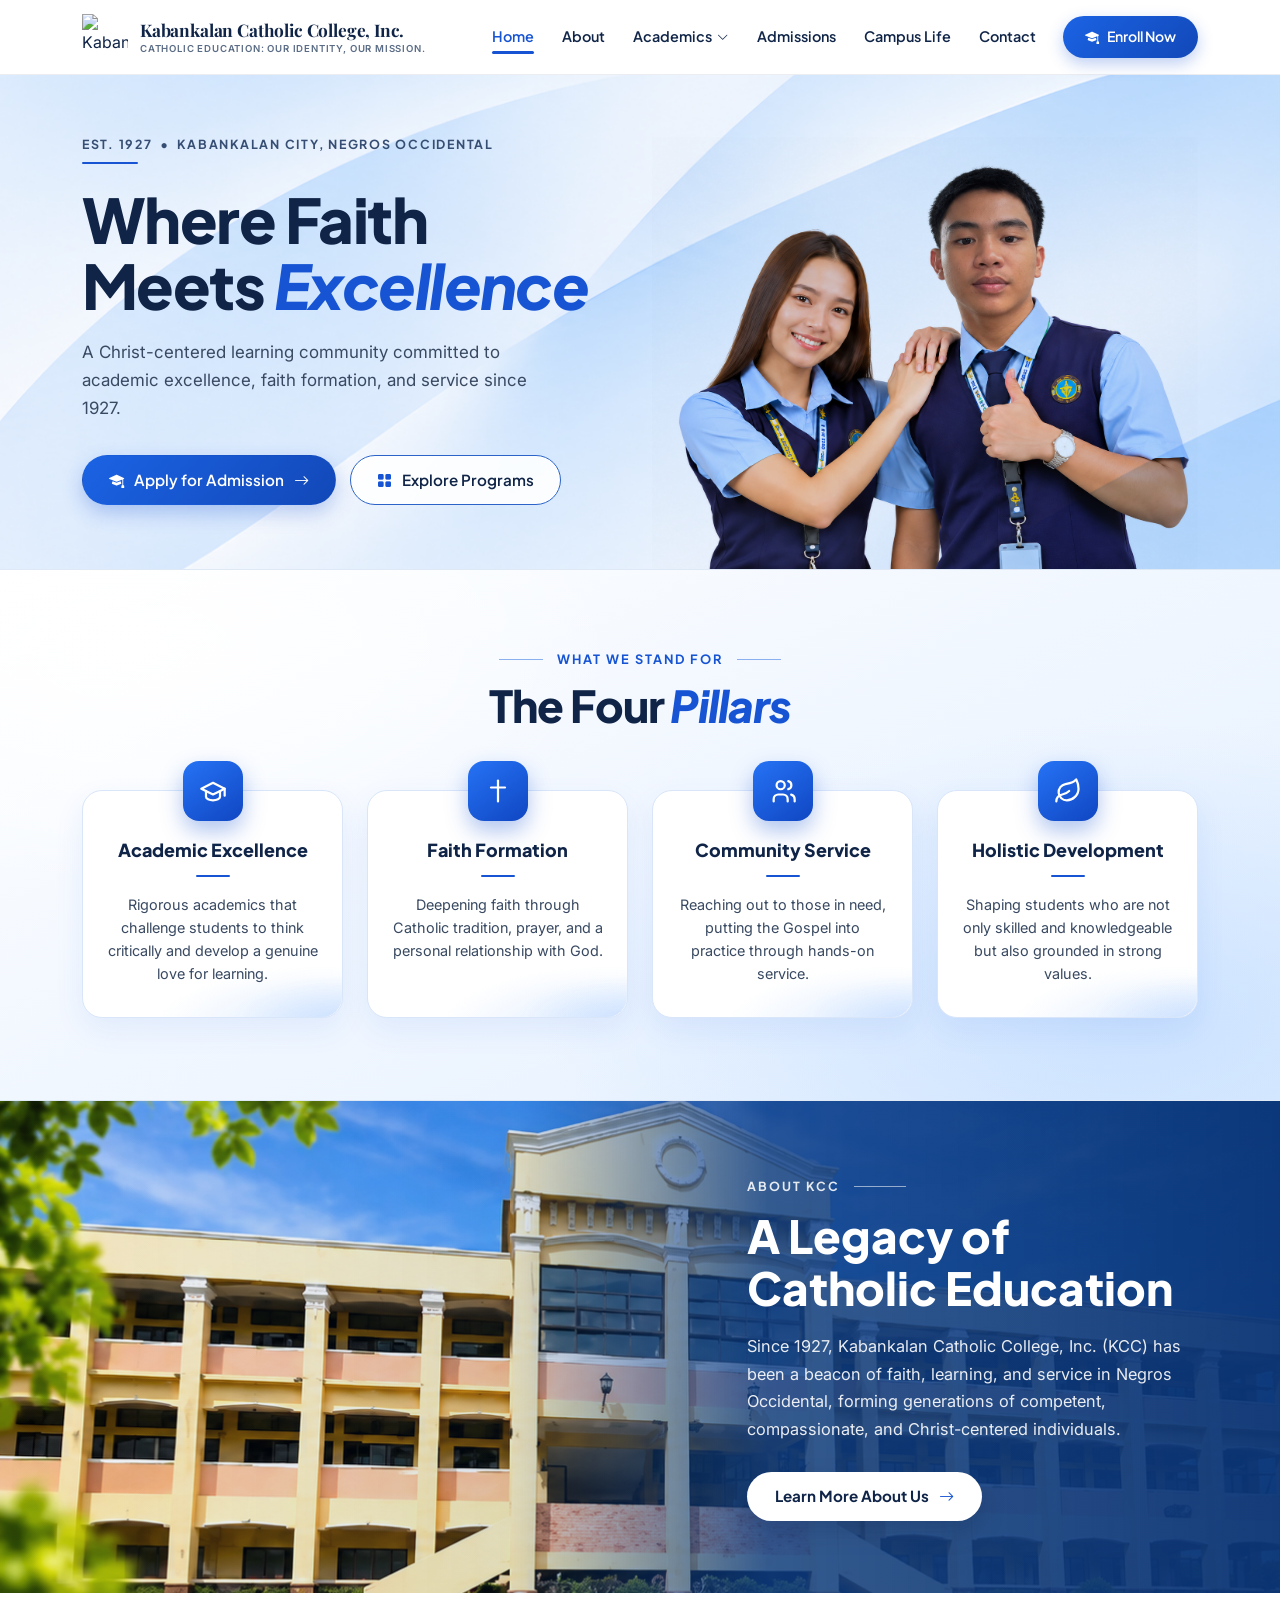
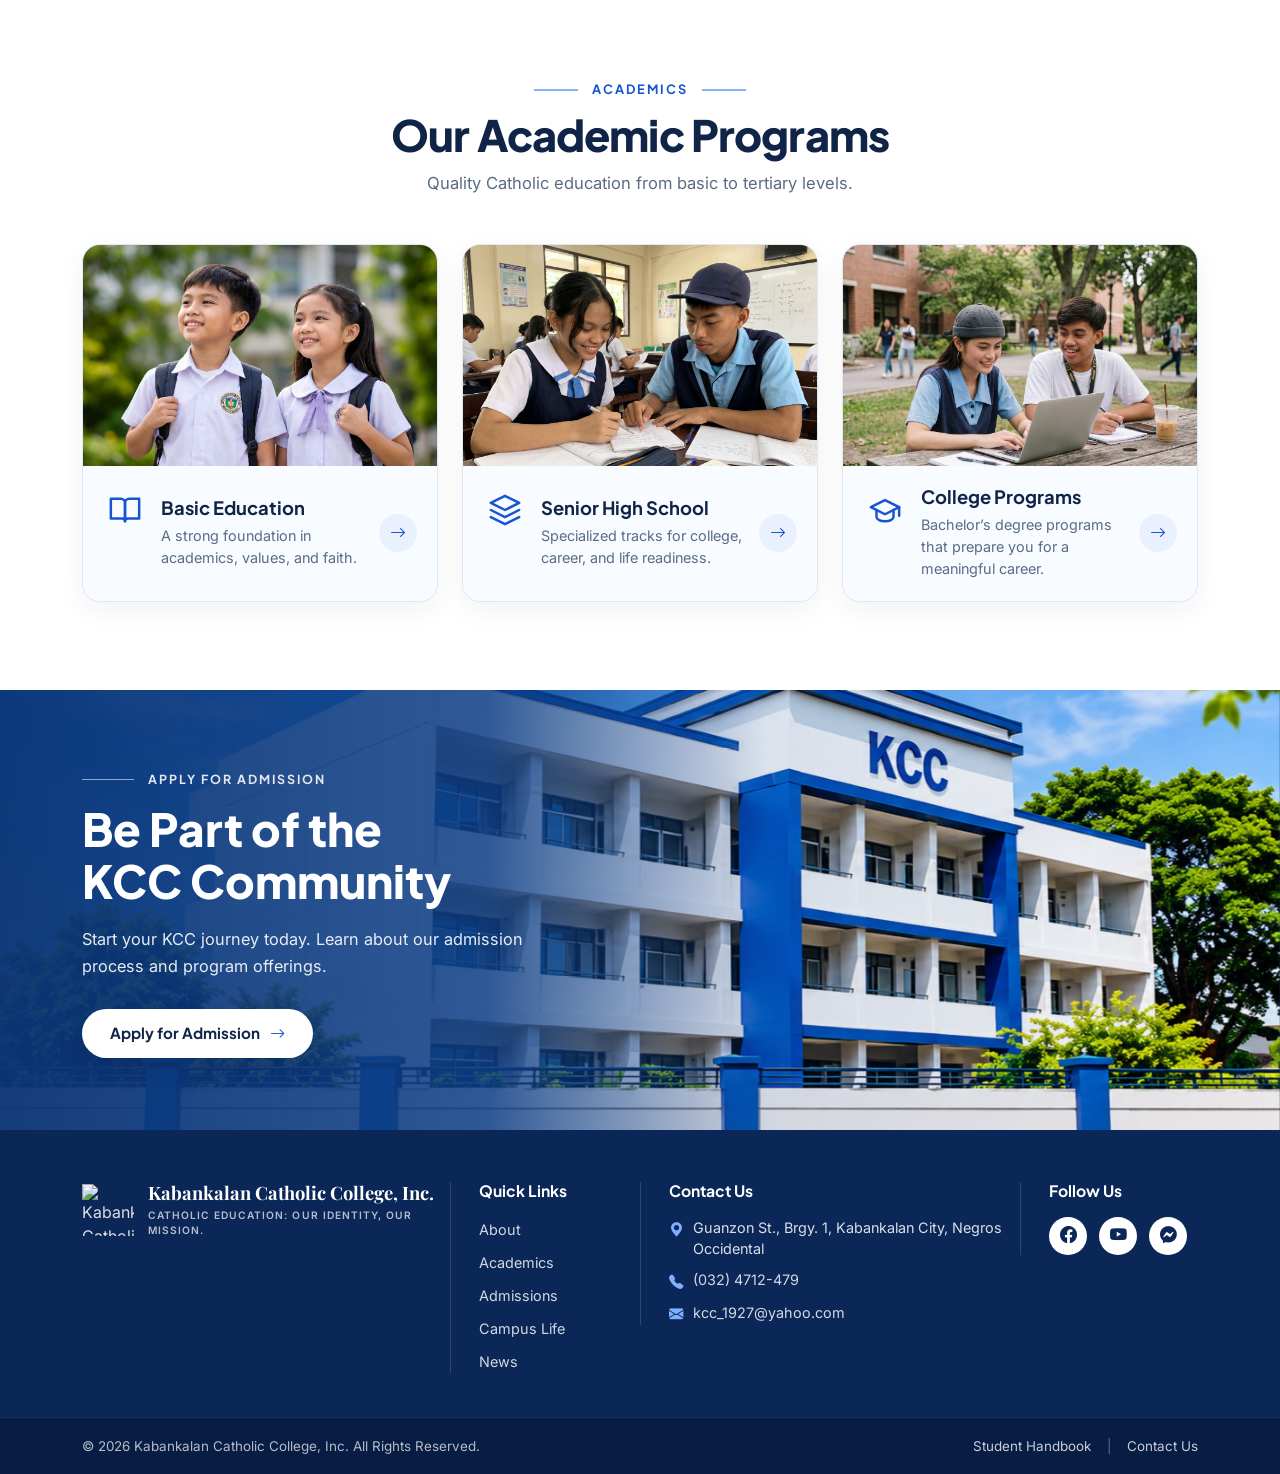
==== index.html @ 4ba630d2 "Redesign theme" ====
<!DOCTYPE html>
<html lang="en">

<head>
  <meta charset="utf-8">
  <meta content="width=device-width, initial-scale=1.0" name="viewport">
  <title>Kabankalan Catholic College, Inc. | Catholic Education: Our Identity, Our Mission</title>
  <meta name="description" content="Founded in 1927, Kabankalan Catholic College, Inc. is a Christ-centered learning community committed to academic excellence, faith formation, and service in Kabankalan City, Negros Occidental.">
  <meta name="theme-color" content="#1654d3">

  <!-- Favicons -->
  <link href="https://kcc.edu.ph/favicon.ico" rel="icon">
  <link href="https://kcc.edu.ph/apple-touch-icon.png" rel="apple-touch-icon">

  <!-- Google Fonts -->
  <link href="https://fonts.googleapis.com" rel="preconnect">
  <link href="https://fonts.gstatic.com" rel="preconnect" crossorigin>
  <link href="https://fonts.googleapis.com/css2?family=Inter:wght@400;500;600;700&family=Playfair+Display:ital,wght@0,600;0,700;1,600&family=Plus+Jakarta+Sans:ital,wght@0,600;0,700;0,800;1,700;1,800&display=swap" rel="stylesheet">

  <!-- Vendor CSS Files -->
  <link href="assets/vendor/bootstrap/css/bootstrap.min.css" rel="stylesheet">
  <link href="assets/vendor/bootstrap-icons/bootstrap-icons.css" rel="stylesheet">
  <link href="assets/vendor/aos/aos.css" rel="stylesheet">

  <!-- KCC Modern Royal Blue Theme -->
  <link href="assets/css/kcc-theme.css?v=20261127a" rel="stylesheet">
</head>

<body class="kcc-home">

  <!-- Header -->
  <header id="header" class="kcc-header">
    <div class="container-xl d-flex align-items-center justify-content-between">

      <a href="index.html" class="kcc-brand">
        <img src="https://kcc.edu.ph/.netlify/images?w=96&q=85&url=%2Fimages%2Fkcc-logo.png" alt="Kabankalan Catholic College Seal" width="46" height="46">
        <div class="kcc-brand-text">
          <span class="kcc-brand-title">Kabankalan Catholic College, Inc.</span>
          <span class="kcc-brand-tagline">Catholic Education: Our Identity, Our Mission.</span>
        </div>
      </a>

      <nav id="navmenu" class="kcc-nav ms-auto" aria-label="Main Navigation">
        <ul>
          <li><a href="index.html" class="active">Home</a></li>
          <li><a href="about.html">About</a></li>
          <li class="dropdown">
            <a href="programs.html" class="dropdown-trigger">
              <span>Academics</span>
              <i class="bi bi-chevron-down"></i>
            </a>
            <ul>
              <li><a href="basic-education.html">Basic Education</a></li>
              <li><a href="senior-high.html">Senior High School</a></li>
              <li><a href="programs.html">College Programs</a></li>
            </ul>
          </li>
          <li><a href="admissions.html">Admissions</a></li>
          <li><a href="campus-life.html">Campus Life</a></li>
          <li><a href="contact.html">Contact</a></li>
          <li class="kcc-mobile-enroll-item">
            <a class="btn-kcc-primary" href="https://kcc.wela.ph/" target="_blank" rel="noopener noreferrer">
              <i class="bi bi-mortarboard-fill"></i>
              <span>Enroll Now</span>
            </a>
          </li>
        </ul>
      </nav>

      <a class="btn-enroll" href="https://kcc.wela.ph/" target="_blank" rel="noopener noreferrer">
        <i class="bi bi-mortarboard-fill"></i>
        <span>Enroll Now</span>
      </a>

      <button type="button" class="kcc-mobile-toggle" id="mobileNavToggle" aria-label="Toggle navigation" aria-expanded="false">
        <i class="bi bi-list"></i>
      </button>

    </div>
  </header><!-- End Header -->

  <main>

    <!-- 1. Hero Section -->
    <section id="home" class="kcc-hero-modern">
      <div class="kcc-parallax-bg kcc-parallax-hero" data-parallax-speed="0.28" aria-hidden="true"></div>
      <div class="container-xl">
        <div class="row align-items-end g-4">

          <div class="col-lg-6 kcc-hero-copy-col" data-aos="fade-up">
            <div class="kcc-hero-eyebrow">
              Est. 1927 &nbsp;&bull;&nbsp; Kabankalan City, Negros Occidental
            </div>

            <h1 class="kcc-hero-title">
              Where Faith<br>
              Meets <span class="accent-word">Excellence</span>
            </h1>

            <p class="kcc-hero-subtitle">
              A Christ-centered learning community committed to academic excellence, faith formation, and service since 1927.
            </p>

            <div class="kcc-hero-actions">
              <a href="https://kcc.wela.ph/" target="_blank" rel="noopener noreferrer" class="btn-kcc-primary">
                <i class="bi bi-mortarboard-fill"></i>
                <span>Apply for Admission</span>
                <i class="bi bi-arrow-right"></i>
              </a>
              <a href="#programs" class="btn-kcc-outline">
                <i class="bi bi-grid-fill"></i>
                <span>Explore Programs</span>
              </a>
            </div>
          </div>

          <div class="col-lg-6 kcc-hero-media-col">
            <img
              src="assets/img/home/hero_model.png"
              alt="Kabankalan Catholic College Students"
              class="kcc-hero-model"
              width="1405"
              height="1119"
            >
          </div>

        </div>
      </div>
    </section><!-- /Hero Section -->

    <!-- 2. The Four Pillars Section -->
    <section id="pillars" class="kcc-pillars-section" aria-labelledby="pillarsHeading">
      <div class="container-xl">

        <div class="kcc-pillars-header" data-aos="fade-up">
          <div class="kcc-section-eyebrow">What We Stand For</div>
          <h2 id="pillarsHeading" class="kcc-pillars-title">
            The Four <span class="accent-word">Pillars</span>
          </h2>
        </div>

        <div class="row kcc-pillars-grid">

          <div class="col-12 col-sm-6 col-lg-3" data-aos="fade-up" data-aos-delay="0">
            <div class="kcc-pillar-card">
              <div class="kcc-pillar-badge" aria-hidden="true">
                <svg width="28" height="28" viewBox="0 0 24 24" fill="none" stroke="currentColor" stroke-width="1.9" stroke-linecap="round" stroke-linejoin="round">
                  <path d="M22 10L12 5 2 10l10 5 10-5z"></path>
                  <path d="M6 12v5c0 1.66 2.69 3 6 3s6-1.34 6-3v-5"></path>
                  <path d="M22 10v6"></path>
                </svg>
              </div>
              <h3 class="kcc-pillar-card-title">Academic Excellence</h3>
              <div class="kcc-pillar-divider" aria-hidden="true"></div>
              <p class="kcc-pillar-desc">
                Rigorous academics that challenge students to think critically and develop a genuine love for learning.
              </p>
            </div>
          </div>

          <div class="col-12 col-sm-6 col-lg-3" data-aos="fade-up" data-aos-delay="70">
            <div class="kcc-pillar-card">
              <div class="kcc-pillar-badge" aria-hidden="true">
                <svg width="28" height="28" viewBox="0 0 24 24" fill="none" stroke="currentColor" stroke-width="1.9" stroke-linecap="round" stroke-linejoin="round">
                  <path d="M12 3v18"></path>
                  <path d="M6 9h12"></path>
                </svg>
              </div>
              <h3 class="kcc-pillar-card-title">Faith Formation</h3>
              <div class="kcc-pillar-divider" aria-hidden="true"></div>
              <p class="kcc-pillar-desc">
                Deepening faith through Catholic tradition, prayer, and a personal relationship with God.
              </p>
            </div>
          </div>

          <div class="col-12 col-sm-6 col-lg-3" data-aos="fade-up" data-aos-delay="140">
            <div class="kcc-pillar-card">
              <div class="kcc-pillar-badge" aria-hidden="true">
                <svg width="28" height="28" viewBox="0 0 24 24" fill="none" stroke="currentColor" stroke-width="1.9" stroke-linecap="round" stroke-linejoin="round">
                  <path d="M16 21v-2a4 4 0 0 0-4-4H8a4 4 0 0 0-4 4v2"></path>
                  <circle cx="10" cy="7" r="3.5"></circle>
                  <path d="M22 21v-2a4 4 0 0 0-3-3.87"></path>
                  <path d="M16.5 3.6a3.5 3.5 0 0 1 0 6.8"></path>
                </svg>
              </div>
              <h3 class="kcc-pillar-card-title">Community Service</h3>
              <div class="kcc-pillar-divider" aria-hidden="true"></div>
              <p class="kcc-pillar-desc">
                Reaching out to those in need, putting the Gospel into practice through hands-on service.
              </p>
            </div>
          </div>

          <div class="col-12 col-sm-6 col-lg-3" data-aos="fade-up" data-aos-delay="210">
            <div class="kcc-pillar-card">
              <div class="kcc-pillar-badge" aria-hidden="true">
                <svg width="28" height="28" viewBox="0 0 24 24" fill="none" stroke="currentColor" stroke-width="1.9" stroke-linecap="round" stroke-linejoin="round">
                  <path d="M11 20A7 7 0 0 1 9.8 6.1C15.5 5 17 4.48 19 2c1 2 2 4.18 2 8 0 5.5-4.78 10-10 10z"></path>
                  <path d="M2 21c0-3 1.85-5.36 5.08-6C9.5 14.52 12 13 13 12"></path>
                </svg>
              </div>
              <h3 class="kcc-pillar-card-title">Holistic Development</h3>
              <div class="kcc-pillar-divider" aria-hidden="true"></div>
              <p class="kcc-pillar-desc">
                Shaping students who are not only skilled and knowledgeable but also grounded in strong values.
              </p>
            </div>
          </div>

        </div>
      </div>
    </section><!-- /The Four Pillars Section -->

    <!-- 3. About KCC Banner -->
    <section id="about" class="kcc-about-banner">
      <div class="kcc-parallax-bg kcc-parallax-about" data-parallax-speed="0.26" aria-hidden="true"></div>
      <div class="container-xl">
        <div class="row">
          <div class="col-lg-5 offset-lg-7" data-aos="fade-up">
            <div class="kcc-banner-eyebrow">
              <span>About KCC</span>
              <span class="line"></span>
            </div>
            <h2 class="kcc-banner-heading">
              A Legacy of<br>Catholic Education
            </h2>
            <p class="kcc-banner-text">
              Since 1927, Kabankalan Catholic College, Inc. (KCC) has been a beacon of faith, learning, and service in Negros Occidental, forming generations of competent, compassionate, and Christ-centered individuals.
            </p>
            <a href="about.html" class="btn-kcc-white">
              <span>Learn More About Us</span>
              <i class="bi bi-arrow-right"></i>
            </a>
          </div>
        </div>
      </div>
    </section><!-- /About KCC Banner -->

    <!-- 4. Our Academic Programs Section -->
    <section id="programs" class="kcc-programs-section">
      <div class="container-xl">

        <div class="text-center mb-5" data-aos="fade-up">
          <div class="kcc-section-eyebrow">Academics</div>
          <h2 class="kcc-section-title">Our Academic Programs</h2>
          <p class="kcc-section-subtitle">
            Quality Catholic education from basic to tertiary levels.
          </p>
        </div>

        <div class="row g-4">

          <!-- Basic Education -->
          <div class="col-md-6 col-lg-4" data-aos="fade-up" data-aos-delay="0">
            <a href="basic-education.html" class="kcc-program-card">
              <div class="kcc-program-media">
                <img
                  src="assets/img/home/basic_education.jpg"
                  alt="KCC Basic Education"
                  loading="lazy"
                >
              </div>
              <div class="kcc-program-body">
                <div class="kcc-program-icon" aria-hidden="true">
                  <svg width="34" height="34" viewBox="0 0 24 24" fill="none" stroke="currentColor" stroke-width="1.75" stroke-linecap="round" stroke-linejoin="round">
                    <path d="M2 4h7a3 3 0 0 1 3 3v13a2 2 0 0 0-2-2H2z"></path>
                    <path d="M22 4h-7a3 3 0 0 0-3 3v13a2 2 0 0 1 2-2h8z"></path>
                  </svg>
                </div>
                <div class="kcc-program-info">
                  <h3>Basic Education</h3>
                  <p>A strong foundation in academics, values, and faith.</p>
                </div>
                <span class="kcc-program-arrow" aria-hidden="true">
                  <i class="bi bi-arrow-right"></i>
                </span>
              </div>
            </a>
          </div>

          <!-- Senior High School -->
          <div class="col-md-6 col-lg-4" data-aos="fade-up" data-aos-delay="80">
            <a href="senior-high.html" class="kcc-program-card">
              <div class="kcc-program-media">
                <img
                  src="assets/img/home/senior_highschool.jpg"
                  alt="KCC Senior High School"
                  loading="lazy"
                >
              </div>
              <div class="kcc-program-body">
                <div class="kcc-program-icon" aria-hidden="true">
                  <svg width="34" height="34" viewBox="0 0 24 24" fill="none" stroke="currentColor" stroke-width="1.75" stroke-linecap="round" stroke-linejoin="round">
                    <polygon points="12 2 2 7 12 12 22 7 12 2"></polygon>
                    <polyline points="2 12 12 17 22 12"></polyline>
                    <polyline points="2 17 12 22 22 17"></polyline>
                  </svg>
                </div>
                <div class="kcc-program-info">
                  <h3>Senior High School</h3>
                  <p>Specialized tracks for college, career, and life readiness.</p>
                </div>
                <span class="kcc-program-arrow" aria-hidden="true">
                  <i class="bi bi-arrow-right"></i>
                </span>
              </div>
            </a>
          </div>

          <!-- College Programs -->
          <div class="col-md-6 col-lg-4" data-aos="fade-up" data-aos-delay="160">
            <a href="programs.html" class="kcc-program-card">
              <div class="kcc-program-media">
                <img
                  src="assets/img/home/college_programs.jpg"
                  alt="KCC College Programs"
                  loading="lazy"
                >
              </div>
              <div class="kcc-program-body">
                <div class="kcc-program-icon" aria-hidden="true">
                  <svg width="34" height="34" viewBox="0 0 24 24" fill="none" stroke="currentColor" stroke-width="1.75" stroke-linecap="round" stroke-linejoin="round">
                    <path d="M22 10L12 5 2 10l10 5 10-5z"></path>
                    <path d="M6 12v5c0 1.66 2.69 3 6 3s6-1.34 6-3v-5"></path>
                    <path d="M22 10v6"></path>
                  </svg>
                </div>
                <div class="kcc-program-info">
                  <h3>College Programs</h3>
                  <p>Bachelor&rsquo;s degree programs that prepare you for a meaningful career.</p>
                </div>
                <span class="kcc-program-arrow" aria-hidden="true">
                  <i class="bi bi-arrow-right"></i>
                </span>
              </div>
            </a>
          </div>

        </div>
      </div>
    </section><!-- /Our Academic Programs Section -->

    <!-- 5. Apply for Admission Banner -->
    <section id="admissions-cta" class="kcc-admission-banner">
      <div class="kcc-parallax-bg kcc-parallax-admission" data-parallax-speed="0.26" aria-hidden="true"></div>
      <div class="container-xl">
        <div class="row">
          <div class="col-lg-5" data-aos="fade-up">
            <div class="kcc-banner-eyebrow">
              <span class="line"></span>
              <span>Apply for Admission</span>
            </div>
            <h2 class="kcc-banner-heading">
              Be Part of the<br>KCC Community
            </h2>
            <p class="kcc-banner-text">
              Start your KCC journey today. Learn about our admission process and program offerings.
            </p>
            <a href="admissions.html" class="btn-kcc-white">
              <span>Apply for Admission</span>
              <i class="bi bi-arrow-right"></i>
            </a>
          </div>
        </div>
      </div>
    </section><!-- /Apply for Admission Banner -->

  </main>

  <!-- Footer -->
  <footer id="footer" class="kcc-footer-modern">
    <div class="kcc-footer-top">
      <div class="container-xl">
        <div class="row gy-4 align-items-start">

          <div class="col-lg-4">
            <div class="kcc-footer-brand">
              <img src="https://kcc.edu.ph/.netlify/images?w=96&q=85&url=%2Fimages%2Fkcc-logo.png" alt="Kabankalan Catholic College Seal" width="52" height="52">
              <div>
                <div class="kcc-footer-brand-title">Kabankalan Catholic College, Inc.</div>
                <div class="kcc-footer-brand-tagline">Catholic Education: Our Identity, Our Mission.</div>
              </div>
            </div>
          </div>

          <div class="col-6 col-lg-2 kcc-footer-col kcc-footer-divider">
            <h4>Quick Links</h4>
            <ul class="kcc-footer-links">
              <li><a href="about.html">About</a></li>
              <li><a href="programs.html">Academics</a></li>
              <li><a href="admissions.html">Admissions</a></li>
              <li><a href="campus-life.html">Campus Life</a></li>
              <li><a href="news.html">News</a></li>
            </ul>
          </div>

          <div class="col-12 col-md-6 col-lg-4 kcc-footer-col kcc-footer-divider">
            <h4>Contact Us</h4>
            <ul class="kcc-footer-contact">
              <li>
                <i class="bi bi-geo-alt-fill"></i>
                <span>Guanzon St., Brgy. 1, Kabankalan City, Negros Occidental</span>
              </li>
              <li>
                <i class="bi bi-telephone-fill"></i>
                <a href="tel:0324712479">(032) 4712-479</a>
              </li>
              <li>
                <i class="bi bi-envelope-fill"></i>
                <a href="mailto:kcc_1927@yahoo.com">kcc_1927@yahoo.com</a>
              </li>
            </ul>
          </div>

          <div class="col-6 col-lg-2 kcc-footer-col kcc-footer-divider">
            <h4>Follow Us</h4>
            <div class="kcc-social-list">
              <a href="https://www.facebook.com/KCCInc1927" target="_blank" rel="noopener noreferrer" class="kcc-social-btn" aria-label="KCC Facebook">
                <i class="bi bi-facebook"></i>
              </a>
              <a href="https://www.youtube.com/" target="_blank" rel="noopener noreferrer" class="kcc-social-btn" aria-label="KCC YouTube">
                <i class="bi bi-youtube"></i>
              </a>
              <a href="https://www.facebook.com/KCCInc1927" target="_blank" rel="noopener noreferrer" class="kcc-social-btn" aria-label="KCC Messenger">
                <i class="bi bi-messenger"></i>
              </a>
            </div>
          </div>

        </div>
      </div>
    </div>

    <div class="kcc-footer-bottom">
      <div class="container-xl d-flex flex-column flex-md-row align-items-center justify-content-between gap-2">
        <div>&copy; 2026 Kabankalan Catholic College, Inc. All Rights Reserved.</div>
        <div class="d-flex align-items-center gap-3">
          <a href="handbook.html">Student Handbook</a>
          <span class="opacity-50">|</span>
          <a href="contact.html">Contact Us</a>
        </div>
      </div>
    </div>
  </footer><!-- End Footer -->

  <!-- Scroll Top -->
  <a href="#home" id="scrollTopBtn" class="kcc-scroll-top" aria-label="Scroll to top">
    <i class="bi bi-arrow-up-short"></i>
  </a>

  <!-- Vendor JS Files -->
  <script src="assets/vendor/bootstrap/js/bootstrap.bundle.min.js"></script>
  <script src="assets/vendor/aos/aos.js"></script>
  <script src="assets/js/kcc.js?v=20261127a"></script>

</body>

</html>
---- assets/css/kcc-theme.css ----
/*--------------------------------------------------------------
# Kabankalan Catholic College, Inc. (KCC) — Modern Royal Blue Theme
# Clean, bright institutional theme layered over Bootstrap 5
--------------------------------------------------------------*/
:root {
  --kcc-blue: #1654d3;
  --kcc-blue-hover: #1042ab;
  --kcc-blue-soft: #e9f1ff;
  --kcc-blue-tint: #f4f8ff;
  --kcc-navy: #0f2447;
  --kcc-navy-deep: #0b2758;
  --kcc-navy-darker: #071d44;
  --kcc-banner-blue: #0e418a;
  --kcc-text: #384961;
  --kcc-muted: #5a6c85;
  --kcc-border: #dfe8f5;
  --kcc-white: #ffffff;

  --font-display: "Plus Jakarta Sans", -apple-system, BlinkMacSystemFont, "Segoe UI", sans-serif;
  --font-serif: "Playfair Display", Georgia, serif;
  --font-body: "Inter", -apple-system, BlinkMacSystemFont, "Segoe UI", sans-serif;
}

*,
*::before,
*::after {
  box-sizing: border-box;
}

html {
  scroll-behavior: smooth;
}

body {
  font-family: var(--font-body);
  color: var(--kcc-text);
  background-color: var(--kcc-white);
  margin: 0;
  overflow-x: clip;
  -webkit-font-smoothing: antialiased;
}

a {
  text-decoration: none;
  transition: color 0.2s ease, background-color 0.2s ease, border-color 0.2s ease, transform 0.2s ease, box-shadow 0.2s ease;
}

/*--------------------------------------------------------------
# Header / Navbar
--------------------------------------------------------------*/
.kcc-header {
  background: rgba(255, 255, 255, 0.97);
  backdrop-filter: blur(10px);
  border-bottom: 1px solid rgba(15, 36, 71, 0.08);
  padding: 14px 0;
  position: sticky;
  top: 0;
  z-index: 997;
  transition: box-shadow 0.25s ease, padding 0.25s ease;
}

.scrolled .kcc-header {
  box-shadow: 0 8px 28px rgba(15, 36, 71, 0.08);
  padding: 10px 0;
}

.kcc-brand {
  display: inline-flex;
  align-items: center;
  gap: 12px;
  color: var(--kcc-navy);
}

.kcc-brand img {
  width: 46px;
  height: 46px;
  object-fit: contain;
  flex-shrink: 0;
}

.kcc-brand-text {
  display: flex;
  flex-direction: column;
  line-height: 1.15;
}

.kcc-brand-title {
  font-family: var(--font-serif);
  font-size: 1.08rem;
  font-weight: 700;
  color: var(--kcc-navy);
  margin: 0;
  letter-spacing: -0.01em;
  white-space: nowrap;
}

.kcc-brand-tagline {
  font-family: var(--font-body);
  font-size: 0.6rem;
  font-weight: 600;
  letter-spacing: 0.085em;
  text-transform: uppercase;
  color: var(--kcc-muted);
  margin-top: 3px;
  white-space: nowrap;
}

/* Navigation */
.kcc-nav {
  display: flex;
  align-items: center;
}

.kcc-nav > ul {
  list-style: none;
  margin: 0;
  padding: 0;
  display: flex;
  align-items: center;
  gap: 6px;
}

.kcc-nav li {
  position: relative;
}

.kcc-nav > ul > li > a {
  display: inline-flex;
  align-items: center;
  gap: 5px;
  padding: 8px 11px;
  font-family: var(--font-display);
  font-size: 0.9rem;
  font-weight: 600;
  color: var(--kcc-navy);
  position: relative;
  white-space: nowrap;
}

.kcc-nav > ul > li > a::after {
  content: "";
  position: absolute;
  left: 11px;
  right: 11px;
  bottom: 2px;
  height: 2.5px;
  border-radius: 2px;
  background: var(--kcc-blue);
  transform: scaleX(0);
  transform-origin: left;
  transition: transform 0.22s ease;
}

.kcc-nav > ul > li > a:hover,
.kcc-nav > ul > li > a.active {
  color: var(--kcc-blue);
}

.kcc-nav > ul > li > a.active::after,
.kcc-nav > ul > li > a:hover::after {
  transform: scaleX(1);
}

.kcc-nav .dropdown > a i {
  font-size: 0.72rem;
  transition: transform 0.2s ease;
}

.kcc-nav .dropdown:hover > a i {
  transform: rotate(180deg);
}

.kcc-nav .dropdown ul {
  position: absolute;
  top: calc(100% + 10px);
  left: 0;
  min-width: 220px;
  list-style: none;
  margin: 0;
  padding: 8px;
  background: var(--kcc-white);
  border: 1px solid var(--kcc-border);
  border-radius: 12px;
  box-shadow: 0 14px 34px rgba(15, 36, 71, 0.12);
  opacity: 0;
  visibility: hidden;
  transform: translateY(8px);
  transition: opacity 0.2s ease, transform 0.2s ease, visibility 0.2s ease;
  z-index: 99;
}

.kcc-nav .dropdown:hover > ul {
  opacity: 1;
  visibility: visible;
  transform: translateY(0);
}

.kcc-nav .dropdown ul a {
  display: block;
  padding: 9px 14px;
  border-radius: 8px;
  font-size: 0.88rem;
  font-weight: 500;
  color: var(--kcc-navy);
}

.kcc-nav .dropdown ul a:hover,
.kcc-nav .dropdown ul a.active {
  background: var(--kcc-blue-tint);
  color: var(--kcc-blue);
}

.kcc-nav .dropdown ul a.active {
  font-weight: 600;
}

/* Header Enroll Pill Button */
.btn-enroll {
  display: inline-flex;
  align-items: center;
  gap: 8px;
  background: linear-gradient(135deg, #1b63e4 0%, #1248b8 100%);
  color: var(--kcc-white);
  font-family: var(--font-display);
  font-size: 0.88rem;
  font-weight: 600;
  padding: 10px 22px;
  border-radius: 999px;
  box-shadow: 0 6px 16px rgba(22, 84, 211, 0.28);
  margin-left: 16px;
  white-space: nowrap;
}

.btn-enroll:hover {
  background: linear-gradient(135deg, #1454cc 0%, #0d3a99 100%);
  color: var(--kcc-white);
  transform: translateY(-1px);
  box-shadow: 0 10px 22px rgba(22, 84, 211, 0.34);
}

/* Mobile Nav Toggle */
.kcc-mobile-toggle {
  display: none;
  background: none;
  border: 1px solid var(--kcc-border);
  border-radius: 10px;
  width: 42px;
  height: 42px;
  align-items: center;
  justify-content: center;
  font-size: 1.4rem;
  color: var(--kcc-navy);
  cursor: pointer;
}

@media (max-width: 1199px) {
  .kcc-brand-tagline {
    display: none;
  }

  .kcc-brand-title {
    font-size: 0.96rem;
    white-space: normal;
    line-height: 1.2;
  }

  .kcc-brand {
    min-width: 0;
    flex: 1 1 auto;
    padding-right: 8px;
  }

  .kcc-brand img {
    width: 40px;
    height: 40px;
  }

  .kcc-mobile-toggle {
    display: inline-flex;
    margin-left: 10px;
    flex-shrink: 0;
  }

  .kcc-nav > ul {
    display: none;
    position: fixed;
    top: 72px;
    left: 14px;
    right: 14px;
    max-height: calc(100vh - 90px);
    overflow-y: auto;
    flex-direction: column;
    align-items: stretch;
    gap: 4px;
    background: var(--kcc-white);
    border: 1px solid var(--kcc-border);
    border-radius: 16px;
    padding: 16px;
    box-shadow: 0 22px 50px rgba(15, 36, 71, 0.22);
    z-index: 999;
  }

  body.mobile-nav-active .kcc-nav > ul {
    display: flex;
  }

  body.mobile-nav-active::after {
    content: "";
    position: fixed;
    inset: 0;
    background: rgba(11, 39, 88, 0.42);
    backdrop-filter: blur(2px);
    z-index: 995;
  }

  .kcc-nav > ul > li > a {
    padding: 12px 14px;
    width: 100%;
    justify-content: space-between;
    font-size: 0.96rem;
    border-radius: 10px;
  }

  .kcc-nav > ul > li > a.active,
  .kcc-nav > ul > li > a:hover {
    background: var(--kcc-blue-tint);
  }

  .kcc-nav > ul > li > a::after {
    display: none;
  }

  .kcc-nav .dropdown ul {
    position: static;
    opacity: 1;
    visibility: visible;
    transform: none;
    box-shadow: none;
    border: none;
    background: var(--kcc-blue-tint);
    margin: 4px 0 6px 8px;
    display: none;
  }

  .kcc-nav .dropdown.dropdown-open > ul {
    display: block;
  }

  .kcc-nav .dropdown.dropdown-open > a i {
    transform: rotate(180deg);
  }

  .kcc-mobile-enroll-item {
    display: block;
    margin-top: 8px;
    padding-top: 12px;
    border-top: 1px solid var(--kcc-border);
  }

  .kcc-nav > ul > li.kcc-mobile-enroll-item > a.btn-kcc-primary {
    width: 100%;
    padding: 12px 20px;
    justify-content: center;
    gap: 10px;
    color: var(--kcc-white);
    border-radius: 999px;
    background: linear-gradient(135deg, #1b63e4 0%, #1248b8 100%);
  }

  .kcc-nav > ul > li.kcc-mobile-enroll-item > a.btn-kcc-primary:hover {
    background: linear-gradient(135deg, #1553c9 0%, #0d3a99 100%);
    color: var(--kcc-white);
  }

  .btn-enroll {
    padding: 8px 16px;
    font-size: 0.82rem;
    margin-left: auto;
    flex-shrink: 0;
  }
}

@media (min-width: 1200px) {
  .kcc-mobile-enroll-item {
    display: none;
  }
}

@media (max-width: 575px) {
  .kcc-header {
    padding: 10px 0;
  }

  .kcc-brand {
    gap: 9px;
  }

  .kcc-brand img {
    width: 36px;
    height: 36px;
  }

  .kcc-brand-title {
    font-size: 0.9rem;
  }

  .kcc-header .btn-enroll {
    display: none;
  }

  .kcc-nav > ul {
    top: 64px;
  }
}

/*--------------------------------------------------------------
# Buttons
--------------------------------------------------------------*/
.btn-kcc-primary {
  display: inline-flex;
  align-items: center;
  justify-content: center;
  gap: 10px;
  background: linear-gradient(135deg, #1b63e4 0%, #1248b8 100%);
  color: var(--kcc-white);
  font-family: var(--font-display);
  font-size: 0.95rem;
  font-weight: 600;
  padding: 13px 26px;
  border-radius: 999px;
  border: 1.5px solid transparent;
  box-shadow: 0 8px 20px rgba(22, 84, 211, 0.28);
}

.btn-kcc-primary:hover {
  background: linear-gradient(135deg, #1553c9 0%, #0d3a99 100%);
  color: var(--kcc-white);
  transform: translateY(-2px);
  box-shadow: 0 12px 26px rgba(22, 84, 211, 0.36);
}

.btn-kcc-outline {
  display: inline-flex;
  align-items: center;
  justify-content: center;
  gap: 10px;
  background: rgba(255, 255, 255, 0.88);
  color: var(--kcc-navy);
  font-family: var(--font-display);
  font-size: 0.95rem;
  font-weight: 600;
  padding: 13px 26px;
  border-radius: 999px;
  border: 1.5px solid #2b63c9;
}

.btn-kcc-outline i {
  color: var(--kcc-blue);
}

.btn-kcc-outline:hover {
  background: var(--kcc-blue-tint);
  color: var(--kcc-blue);
  border-color: var(--kcc-blue);
  transform: translateY(-2px);
}

.btn-kcc-white {
  display: inline-flex;
  align-items: center;
  justify-content: center;
  gap: 10px;
  background: var(--kcc-white);
  color: var(--kcc-navy);
  font-family: var(--font-display);
  font-size: 0.95rem;
  font-weight: 700;
  padding: 13px 28px;
  border-radius: 999px;
  box-shadow: 0 10px 24px rgba(7, 29, 68, 0.22);
}

.btn-kcc-white i {
  color: var(--kcc-blue);
  transition: transform 0.2s ease;
}

.btn-kcc-white:hover {
  background: #f3f7ff;
  color: var(--kcc-blue);
  transform: translateY(-2px);
}

.btn-kcc-white:hover i {
  transform: translateX(3px);
}

.btn-kcc-outline-white {
  display: inline-flex;
  align-items: center;
  justify-content: center;
  gap: 10px;
  background: rgba(255, 255, 255, 0.1);
  color: var(--kcc-white);
  font-family: var(--font-display);
  font-size: 0.95rem;
  font-weight: 600;
  padding: 13px 26px;
  border-radius: 999px;
  border: 1.5px solid rgba(255, 255, 255, 0.48);
}

.btn-kcc-outline-white:hover {
  background: rgba(255, 255, 255, 0.2);
  border-color: var(--kcc-white);
  color: var(--kcc-white);
  transform: translateY(-2px);
}

.btn-kcc-sm {
  padding: 9px 18px;
  font-size: 0.85rem;
  gap: 7px;
}

.kcc-text-link {
  display: inline-flex;
  align-items: center;
  gap: 6px;
  font-family: var(--font-display);
  font-size: 0.9rem;
  font-weight: 600;
  color: var(--kcc-blue);
}

.kcc-text-link i {
  transition: transform 0.2s ease;
}

.kcc-text-link:hover {
  color: var(--kcc-blue-hover);
}

.kcc-text-link:hover i {
  transform: translateX(3px);
}

/*--------------------------------------------------------------
# Shared Parallax Background Layer
--------------------------------------------------------------*/
.kcc-parallax-bg {
  position: absolute;
  top: -24%;
  left: 0;
  right: 0;
  bottom: -24%;
  background-size: cover;
  background-repeat: no-repeat;
  will-change: transform;
  transform: translate3d(0, 0, 0);
  pointer-events: none;
}

@media (prefers-reduced-motion: reduce) {
  .kcc-parallax-bg {
    top: 0;
    bottom: 0;
    transform: none !important;
    will-change: auto;
  }
}

/*--------------------------------------------------------------
# 1. Hero Section
--------------------------------------------------------------*/
.kcc-hero-modern {
  position: relative;
  isolation: isolate;
  background-color: #f3f8ff;
  overflow: hidden;
  padding-top: 24px;
}

.kcc-parallax-hero {
  background-image: url("../img/home/hero_background.png");
  background-position: center right;
  z-index: -1;
}

.kcc-hero-copy-col {
  padding-top: 32px;
  padding-bottom: 64px;
}

.kcc-hero-eyebrow {
  display: inline-block;
  font-family: var(--font-display);
  font-size: 0.78rem;
  font-weight: 700;
  letter-spacing: 0.14em;
  text-transform: uppercase;
  color: #364e73;
  margin-bottom: 22px;
  position: relative;
  padding-bottom: 10px;
}

.kcc-hero-eyebrow::after {
  content: "";
  position: absolute;
  left: 0;
  bottom: 0;
  width: 56px;
  height: 2px;
  background: var(--kcc-blue);
  border-radius: 2px;
}

.kcc-hero-title {
  font-family: var(--font-display);
  font-size: clamp(2.55rem, 5vw, 3.85rem);
  font-weight: 800;
  line-height: 1.08;
  letter-spacing: -0.025em;
  color: var(--kcc-navy);
  margin-bottom: 20px;
}

.kcc-hero-title .accent-word {
  color: var(--kcc-blue);
  font-style: italic;
  font-weight: 800;
}

.kcc-hero-subtitle {
  font-size: 1.06rem;
  line-height: 1.65;
  color: var(--kcc-text);
  max-width: 470px;
  margin-bottom: 32px;
}

.kcc-hero-actions {
  display: flex;
  flex-wrap: wrap;
  align-items: center;
  gap: 14px;
}

.kcc-hero-media-col {
  display: flex;
  align-items: flex-end;
  justify-content: flex-end;
}

.kcc-hero-model {
  width: 100%;
  max-width: 600px;
  height: auto;
  display: block;
  object-fit: contain;
  object-position: bottom center;
  /* Pure white studio background melts cleanly into the soft sky-blue hero backdrop */
  mix-blend-mode: multiply;
  margin-bottom: -2px;
}

@media (max-width: 991px) {
  .kcc-hero-modern {
    padding-top: 28px;
  }

  .kcc-parallax-hero {
    background-position: top right;
  }

  .kcc-hero-copy-col {
    padding-top: 8px;
    padding-bottom: 12px;
    text-align: center;
  }

  .kcc-hero-eyebrow {
    font-size: 0.72rem;
    letter-spacing: 0.11em;
    margin-bottom: 16px;
  }

  .kcc-hero-eyebrow::after {
    left: 50%;
    transform: translateX(-50%);
  }

  .kcc-hero-title {
    font-size: clamp(2.15rem, 8vw, 3rem);
    margin-bottom: 14px;
  }

  .kcc-hero-subtitle {
    font-size: 0.98rem;
    margin: 0 auto 24px;
  }

  .kcc-hero-actions {
    justify-content: center;
  }

  .kcc-hero-media-col {
    justify-content: center;
  }

  .kcc-hero-model {
    max-width: 390px;
  }
}

@media (max-width: 575px) {
  .kcc-hero-actions {
    flex-direction: column;
    align-items: stretch;
    gap: 10px;
  }

  .kcc-hero-actions .btn-kcc-primary,
  .kcc-hero-actions .btn-kcc-outline {
    width: 100%;
    padding: 13px 20px;
  }

  .kcc-hero-model {
    max-width: 320px;
  }
}

/*--------------------------------------------------------------
# 2. The Four Pillars Section
--------------------------------------------------------------*/
.kcc-pillars-section {
  position: relative;
  background-color: #f4f9ff;
  background-image:
    radial-gradient(ellipse 65% 80% at 88% 85%, rgba(169, 207, 255, 0.45) 0%, rgba(169, 207, 255, 0) 70%),
    radial-gradient(ellipse 60% 70% at 10% 15%, rgba(255, 255, 255, 0.95) 0%, rgba(255, 255, 255, 0) 65%),
    linear-gradient(155deg, #ffffff 0%, #f1f7ff 48%, #e4f0ff 100%);
  border-top: 1px solid var(--kcc-border);
  border-bottom: 1px solid var(--kcc-border);
  padding: 72px 0 82px;
  overflow: hidden;
  z-index: 3;
}

.kcc-pillars-header {
  text-align: center;
  margin-bottom: 58px;
}

.kcc-pillars-title {
  font-family: var(--font-display);
  font-size: clamp(2rem, 3.6vw, 2.75rem);
  font-weight: 800;
  color: var(--kcc-navy);
  letter-spacing: -0.025em;
  margin: 0;
}

.kcc-pillars-title .accent-word {
  color: var(--kcc-blue);
  font-style: italic;
}

.kcc-pillar-card {
  position: relative;
  height: 100%;
  background: var(--kcc-white);
  border: 1px solid #d9e6fa;
  border-radius: 20px;
  padding: 48px 24px 32px;
  text-align: center;
  box-shadow: 0 12px 30px rgba(22, 84, 211, 0.08);
  transition: transform 0.28s ease, box-shadow 0.28s ease, border-color 0.28s ease;
  display: flex;
  flex-direction: column;
  align-items: center;
}

.kcc-pillar-card::after {
  content: "";
  position: absolute;
  inset: 0;
  border-radius: 20px;
  background:
    radial-gradient(ellipse 95% 42% at 92% 106%, rgba(160, 200, 255, 0.34) 0%, rgba(160, 200, 255, 0) 68%),
    radial-gradient(ellipse 70% 30% at 100% 100%, rgba(110, 168, 255, 0.22) 0%, rgba(110, 168, 255, 0) 60%);
  pointer-events: none;
}

.kcc-pillar-card:hover {
  transform: translateY(-6px);
  box-shadow: 0 20px 42px rgba(22, 84, 211, 0.15);
  border-color: #b4cdf7;
}

.kcc-pillar-badge {
  position: absolute;
  top: -30px;
  left: 50%;
  transform: translateX(-50%);
  width: 60px;
  height: 60px;
  border-radius: 16px;
  background: linear-gradient(145deg, #2573f5 0%, #1046c2 100%);
  color: var(--kcc-white);
  display: inline-flex;
  align-items: center;
  justify-content: center;
  box-shadow: 0 10px 22px rgba(22, 84, 211, 0.34);
  z-index: 2;
}

.kcc-pillar-badge svg {
  width: 28px;
  height: 28px;
  stroke: currentColor;
  fill: none;
  stroke-width: 1.9;
  stroke-linecap: round;
  stroke-linejoin: round;
}

.kcc-pillar-card-title {
  font-family: var(--font-display);
  font-size: 1.12rem;
  font-weight: 800;
  color: var(--kcc-navy);
  margin: 0;
  position: relative;
  z-index: 1;
}

.kcc-pillar-divider {
  width: 34px;
  height: 2.5px;
  border-radius: 2px;
  background: var(--kcc-blue);
  margin: 14px auto 16px;
  position: relative;
  z-index: 1;
}

.kcc-pillar-desc {
  font-size: 0.9rem;
  line-height: 1.6;
  color: var(--kcc-text);
  margin: 0;
  position: relative;
  z-index: 1;
}

.kcc-pillars-grid {
  --bs-gutter-x: 1.5rem;
  --bs-gutter-y: 3.25rem;
}

@media (max-width: 767px) {
  .kcc-pillars-section {
    padding: 56px 0 64px;
  }

  .kcc-pillars-header {
    margin-bottom: 48px;
  }

  .kcc-pillar-card {
    padding: 44px 20px 28px;
  }
}

/*--------------------------------------------------------------
# 3. About KCC Banner
--------------------------------------------------------------*/
.kcc-about-banner {
  position: relative;
  isolation: isolate;
  background-color: var(--kcc-banner-blue);
  min-height: 450px;
  display: flex;
  align-items: center;
  overflow: hidden;
  padding: 72px 0;
}

.kcc-parallax-about {
  background-image: url("../img/home/about_kcc.png");
  background-position: left center;
  z-index: 0;
}

.kcc-about-banner::before {
  content: "";
  position: absolute;
  inset: 0;
  background: linear-gradient(
    90deg,
    rgba(11, 56, 122, 0.04) 0%,
    rgba(11, 56, 122, 0.12) 40%,
    rgba(13, 62, 134, 0.84) 60%,
    rgba(11, 53, 118, 0.96) 100%
  );
  z-index: 1;
}

.kcc-about-banner .container-xl {
  position: relative;
  z-index: 2;
}

.kcc-banner-eyebrow {
  display: inline-flex;
  align-items: center;
  gap: 14px;
  font-family: var(--font-display);
  font-size: 0.78rem;
  font-weight: 700;
  letter-spacing: 0.16em;
  text-transform: uppercase;
  color: rgba(255, 255, 255, 0.88);
  margin-bottom: 14px;
}

.kcc-banner-eyebrow .line {
  display: inline-block;
  width: 52px;
  height: 1.5px;
  background: rgba(255, 255, 255, 0.55);
}

.kcc-banner-heading {
  font-family: var(--font-display);
  font-size: clamp(2rem, 3.6vw, 2.85rem);
  font-weight: 800;
  line-height: 1.15;
  color: var(--kcc-white);
  margin-bottom: 18px;
}

.kcc-banner-text {
  font-size: 1.02rem;
  line-height: 1.7;
  color: rgba(255, 255, 255, 0.9);
  margin-bottom: 28px;
}

@media (max-width: 991px) {
  .kcc-about-banner {
    min-height: 0;
    padding: 52px 0;
  }

  .kcc-parallax-about {
    background-position: 18% center;
  }

  .kcc-about-banner::before {
    background: linear-gradient(
      180deg,
      rgba(11, 53, 118, 0.78) 0%,
      rgba(11, 53, 118, 0.93) 100%
    );
  }

  .kcc-banner-heading {
    font-size: clamp(1.75rem, 6.5vw, 2.3rem);
  }

  .kcc-banner-text {
    font-size: 0.95rem;
    margin-bottom: 24px;
  }
}

@media (max-width: 575px) {
  .kcc-programs-section {
    padding: 56px 0 64px;
  }

  .kcc-program-body {
    padding: 16px;
    gap: 12px;
  }

  .kcc-program-icon {
    width: 36px;
    height: 36px;
  }

  .kcc-program-icon svg {
    width: 28px;
    height: 28px;
  }

  .kcc-program-info h3 {
    font-size: 1.05rem;
  }

  .kcc-program-info p {
    font-size: 0.86rem;
  }

  .kcc-program-arrow {
    width: 34px;
    height: 34px;
  }

  .kcc-footer-top {
    padding: 40px 0 32px;
  }

  .kcc-footer-brand img {
    width: 44px;
    height: 44px;
  }

  .kcc-footer-brand-title {
    font-size: 1.02rem;
  }

  .kcc-footer-bottom {
    text-align: center;
  }
}

/*--------------------------------------------------------------
# 4. Our Academic Programs Section
--------------------------------------------------------------*/
.kcc-programs-section {
  background: var(--kcc-white);
  padding: 80px 0 88px;
}

.kcc-section-eyebrow {
  display: inline-flex;
  align-items: center;
  justify-content: center;
  gap: 14px;
  font-family: var(--font-display);
  font-size: 0.8rem;
  font-weight: 700;
  letter-spacing: 0.16em;
  text-transform: uppercase;
  color: var(--kcc-blue);
  margin-bottom: 10px;
}

.kcc-section-eyebrow::before,
.kcc-section-eyebrow::after {
  content: "";
  width: 44px;
  height: 1.5px;
  background: #8ab0ef;
}

.kcc-section-title {
  font-family: var(--font-display);
  font-size: clamp(2rem, 3.5vw, 2.7rem);
  font-weight: 800;
  color: var(--kcc-navy);
  letter-spacing: -0.02em;
  margin-bottom: 10px;
}

.kcc-section-subtitle {
  font-size: 1.04rem;
  color: var(--kcc-muted);
  margin-bottom: 0;
}

.kcc-program-card {
  display: flex;
  flex-direction: column;
  height: 100%;
  background: #f8fbff;
  border: 1px solid var(--kcc-border);
  border-radius: 18px;
  overflow: hidden;
  box-shadow: 0 8px 26px rgba(15, 36, 71, 0.06);
  transition: transform 0.28s ease, box-shadow 0.28s ease, border-color 0.28s ease;
  color: inherit;
}

.kcc-program-card:hover {
  transform: translateY(-6px);
  box-shadow: 0 18px 40px rgba(22, 84, 211, 0.13);
  border-color: #b7cef5;
}

.kcc-program-media {
  position: relative;
  aspect-ratio: 16 / 10;
  overflow: hidden;
  background: #dce8fa;
}

.kcc-program-media img {
  width: 100%;
  height: 100%;
  object-fit: cover;
  object-position: center 22%;
  transition: transform 0.45s ease;
}

.kcc-program-card:hover .kcc-program-media img {
  transform: scale(1.05);
}

.kcc-program-body {
  display: flex;
  align-items: center;
  gap: 14px;
  padding: 20px 20px 22px;
  flex: 1;
}

.kcc-program-icon {
  width: 44px;
  height: 44px;
  flex-shrink: 0;
  display: inline-flex;
  align-items: center;
  justify-content: center;
  color: var(--kcc-blue);
  align-self: flex-start;
  margin-top: 2px;
}

.kcc-program-icon svg {
  width: 34px;
  height: 34px;
  stroke: currentColor;
  fill: none;
  stroke-width: 1.75;
  stroke-linecap: round;
  stroke-linejoin: round;
}

.kcc-program-info {
  flex: 1;
  min-width: 0;
}

.kcc-program-info h3 {
  font-family: var(--font-display);
  font-size: 1.15rem;
  font-weight: 700;
  color: var(--kcc-navy);
  margin: 0 0 6px;
}

.kcc-program-info p {
  font-size: 0.9rem;
  line-height: 1.5;
  color: var(--kcc-muted);
  margin: 0;
}

.kcc-program-arrow {
  width: 38px;
  height: 38px;
  border-radius: 50%;
  flex-shrink: 0;
  display: inline-flex;
  align-items: center;
  justify-content: center;
  background: var(--kcc-blue-soft);
  color: var(--kcc-blue);
  font-size: 1rem;
  transition: background-color 0.22s ease, color 0.22s ease, transform 0.22s ease;
}

.kcc-program-card:hover .kcc-program-arrow {
  background: var(--kcc-blue);
  color: var(--kcc-white);
  transform: translateX(3px);
}

/*--------------------------------------------------------------
# 5. Apply for Admission Banner
--------------------------------------------------------------*/
.kcc-admission-banner {
  position: relative;
  isolation: isolate;
  background-color: var(--kcc-banner-blue);
  min-height: 430px;
  display: flex;
  align-items: center;
  overflow: hidden;
  padding: 72px 0;
}

.kcc-parallax-admission {
  background-image: url("../img/home/admission.png");
  background-position: right center;
  z-index: 0;
}

.kcc-admission-banner::before {
  content: "";
  position: absolute;
  inset: 0;
  background: linear-gradient(
    90deg,
    rgba(11, 53, 118, 0.96) 0%,
    rgba(13, 62, 134, 0.86) 38%,
    rgba(13, 62, 134, 0.14) 60%,
    rgba(11, 56, 122, 0.02) 100%
  );
  z-index: 1;
}

.kcc-admission-banner .container-xl {
  position: relative;
  z-index: 2;
}

@media (max-width: 991px) {
  .kcc-admission-banner {
    min-height: 0;
    padding: 52px 0;
  }

  .kcc-parallax-admission {
    background-position: 82% center;
  }

  .kcc-admission-banner::before {
    background: linear-gradient(
      180deg,
      rgba(11, 53, 118, 0.92) 0%,
      rgba(11, 53, 118, 0.78) 100%
    );
  }
}

/*--------------------------------------------------------------
# 6. Footer
--------------------------------------------------------------*/
.kcc-footer-modern {
  background: var(--kcc-navy-deep);
  color: rgba(255, 255, 255, 0.85);
}

.kcc-footer-top {
  padding: 52px 0 44px;
}

.kcc-footer-brand {
  display: flex;
  align-items: center;
  gap: 14px;
}

.kcc-footer-brand img {
  width: 52px;
  height: 52px;
  object-fit: contain;
  flex-shrink: 0;
}

.kcc-footer-brand-title {
  font-family: var(--font-serif);
  font-size: 1.15rem;
  font-weight: 700;
  color: var(--kcc-white);
  margin: 0;
  line-height: 1.2;
}

.kcc-footer-brand-tagline {
  font-size: 0.64rem;
  font-weight: 600;
  letter-spacing: 0.1em;
  text-transform: uppercase;
  color: rgba(255, 255, 255, 0.7);
  margin-top: 4px;
}

.kcc-footer-col h4 {
  font-family: var(--font-display);
  font-size: 0.98rem;
  font-weight: 700;
  color: var(--kcc-white);
  margin-bottom: 16px;
}

.kcc-footer-links,
.kcc-footer-contact {
  list-style: none;
  margin: 0;
  padding: 0;
  display: flex;
  flex-direction: column;
  gap: 9px;
}

.kcc-footer-links a,
.kcc-footer-contact a {
  color: rgba(255, 255, 255, 0.82);
  font-size: 0.9rem;
}

.kcc-footer-links a:hover,
.kcc-footer-contact a:hover {
  color: var(--kcc-white);
  text-decoration: underline;
}

.kcc-footer-contact li {
  display: flex;
  align-items: flex-start;
  gap: 10px;
  font-size: 0.9rem;
  line-height: 1.5;
  color: rgba(255, 255, 255, 0.85);
}

.kcc-footer-contact i {
  color: #7eb0ff;
  margin-top: 2px;
  flex-shrink: 0;
}

.kcc-social-list {
  display: flex;
  align-items: center;
  gap: 12px;
}

.kcc-social-btn {
  width: 38px;
  height: 38px;
  border-radius: 50%;
  background: var(--kcc-white);
  color: var(--kcc-navy-deep);
  display: inline-flex;
  align-items: center;
  justify-content: center;
  font-size: 1.05rem;
}

.kcc-social-btn:hover {
  background: var(--kcc-blue);
  color: var(--kcc-white);
  transform: translateY(-2px);
}

@media (min-width: 992px) {
  .kcc-footer-divider {
    border-left: 1px solid rgba(255, 255, 255, 0.14);
    padding-left: 28px;
  }
}

.kcc-footer-bottom {
  background: var(--kcc-navy-darker);
  border-top: 1px solid rgba(255, 255, 255, 0.08);
  padding: 18px 0;
  font-size: 0.84rem;
  color: rgba(255, 255, 255, 0.7);
}

.kcc-footer-bottom a {
  color: rgba(255, 255, 255, 0.78);
}

.kcc-footer-bottom a:hover {
  color: var(--kcc-white);
}

/* Scroll Top */
.kcc-scroll-top {
  position: fixed;
  right: 20px;
  bottom: 20px;
  width: 44px;
  height: 44px;
  border-radius: 50%;
  background: var(--kcc-blue);
  color: var(--kcc-white);
  display: inline-flex;
  align-items: center;
  justify-content: center;
  font-size: 1.4rem;
  box-shadow: 0 8px 20px rgba(22, 84, 211, 0.35);
  opacity: 0;
  visibility: hidden;
  transition: opacity 0.25s ease, visibility 0.25s ease, transform 0.25s ease;
  z-index: 996;
}

.kcc-scroll-top.active {
  opacity: 1;
  visibility: visible;
}

.kcc-scroll-top:hover {
  background: var(--kcc-blue-hover);
  color: var(--kcc-white);
  transform: translateY(-2px);
}


/*--------------------------------------------------------------
# Subpage Banner (Page Title)
--------------------------------------------------------------*/
.kcc-page-banner {
  position: relative;
  overflow: hidden;
  color: var(--kcc-white);
  padding: 64px 0 56px;
  background:
    radial-gradient(ellipse 65% 90% at 92% 15%, rgba(96, 165, 250, 0.28) 0%, rgba(96, 165, 250, 0) 65%),
    linear-gradient(135deg, var(--kcc-navy-deep) 0%, var(--kcc-banner-blue) 52%, var(--kcc-blue) 100%);
}

.kcc-page-banner .kcc-breadcrumb {
  display: inline-flex;
  align-items: center;
  gap: 8px;
  font-family: var(--font-display);
  font-size: 0.82rem;
  font-weight: 600;
  color: rgba(255, 255, 255, 0.78);
  margin-bottom: 14px;
}

.kcc-page-banner .kcc-breadcrumb a {
  color: #dbeafe;
}

.kcc-page-banner .kcc-breadcrumb a:hover {
  color: var(--kcc-white);
  text-decoration: underline;
}

.kcc-page-banner h1 {
  font-family: var(--font-display);
  font-size: clamp(2.1rem, 4.2vw, 3.15rem);
  font-weight: 800;
  letter-spacing: -0.025em;
  color: var(--kcc-white);
  margin-bottom: 12px;
  line-height: 1.12;
}

.kcc-page-banner p.lead {
  color: rgba(255, 255, 255, 0.88);
  max-width: 700px;
  margin-bottom: 0;
  font-size: 1.05rem;
  line-height: 1.65;
}

/*--------------------------------------------------------------
# Inner Page Sections, Surfaces & Headings
--------------------------------------------------------------*/
.kcc-section {
  background: var(--kcc-white);
  padding: 72px 0;
}

.kcc-surface-tint {
  background-color: #f4f9ff;
  background-image:
    radial-gradient(ellipse 65% 80% at 88% 85%, rgba(169, 207, 255, 0.38) 0%, rgba(169, 207, 255, 0) 70%),
    linear-gradient(155deg, #ffffff 0%, #f1f7ff 48%, #e8f2ff 100%);
  border-top: 1px solid var(--kcc-border);
  border-bottom: 1px solid var(--kcc-border);
}

.kcc-cta-banner {
  position: relative;
  overflow: hidden;
  background:
    radial-gradient(ellipse 60% 80% at 85% 15%, rgba(96, 165, 250, 0.22) 0%, rgba(96, 165, 250, 0) 65%),
    linear-gradient(135deg, var(--kcc-navy-deep) 0%, var(--kcc-banner-blue) 55%, var(--kcc-blue) 100%);
  color: var(--kcc-white);
  padding: 72px 0;
}

.kcc-eyebrow {
  display: inline-flex;
  align-items: center;
  gap: 10px;
  font-family: var(--font-display);
  font-size: 0.78rem;
  font-weight: 700;
  letter-spacing: 0.16em;
  text-transform: uppercase;
  color: var(--kcc-blue);
  margin-bottom: 10px;
}

.kcc-eyebrow::before {
  content: "";
  width: 28px;
  height: 2px;
  border-radius: 2px;
  background: var(--kcc-blue);
}

.kcc-eyebrow-light,
.kcc-section-eyebrow.kcc-eyebrow-light {
  color: rgba(255, 255, 255, 0.9);
}

.kcc-eyebrow-light::before,
.kcc-section-eyebrow.kcc-eyebrow-light::before,
.kcc-section-eyebrow.kcc-eyebrow-light::after {
  background: rgba(255, 255, 255, 0.55);
}

.kcc-section-heading {
  font-family: var(--font-display);
  font-size: clamp(1.85rem, 3.2vw, 2.55rem);
  font-weight: 800;
  color: var(--kcc-navy);
  letter-spacing: -0.02em;
  margin-bottom: 14px;
}

.kcc-section-lead {
  font-size: 1.03rem;
  line-height: 1.65;
  color: var(--kcc-muted);
  max-width: 680px;
}

/*--------------------------------------------------------------
# Inner Page Cards, Badges, Pills & Quotes
--------------------------------------------------------------*/
.kcc-card {
  background: var(--kcc-white);
  border: 1px solid #d9e6fa;
  border-radius: 18px;
  padding: 28px;
  height: 100%;
  box-shadow: 0 10px 28px rgba(22, 84, 211, 0.06);
  transition: transform 0.26s ease, box-shadow 0.26s ease, border-color 0.26s ease;
}

.kcc-card:hover {
  transform: translateY(-5px);
  border-color: #b4cdf7;
  box-shadow: 0 18px 40px rgba(22, 84, 211, 0.13);
}

.kcc-card h3,
.kcc-card h4 {
  font-family: var(--font-display);
  color: var(--kcc-navy);
  font-weight: 700;
}

.kcc-card-dark {
  background: linear-gradient(145deg, var(--kcc-banner-blue) 0%, var(--kcc-navy-deep) 100%);
  border: 1px solid rgba(255, 255, 255, 0.14);
  border-radius: 20px;
  padding: 34px 28px;
  color: var(--kcc-white);
  box-shadow: 0 18px 40px rgba(11, 39, 88, 0.22);
}

.kcc-card-dark h3 {
  font-family: var(--font-display);
  font-weight: 800;
  color: var(--kcc-white);
}

.kcc-icon-badge {
  display: inline-flex;
  align-items: center;
  justify-content: center;
  width: 52px;
  height: 52px;
  border-radius: 14px;
  background: linear-gradient(145deg, #2573f5 0%, #1046c2 100%);
  color: var(--kcc-white);
  font-size: 1.35rem;
  box-shadow: 0 10px 22px rgba(22, 84, 211, 0.28);
  margin-bottom: 16px;
}

.kcc-pill-tag {
  display: inline-block;
  font-family: var(--font-display);
  font-size: 0.72rem;
  font-weight: 700;
  letter-spacing: 0.08em;
  text-transform: uppercase;
  padding: 5px 12px;
  border-radius: 999px;
  background: var(--kcc-blue-soft);
  color: var(--kcc-blue);
  border: 1px solid #c7dcff;
  margin-bottom: 12px;
}

.kcc-pill-navy {
  background: var(--kcc-navy);
  color: var(--kcc-white);
  border-color: var(--kcc-navy);
}

.kcc-icon-accent {
  color: var(--kcc-blue);
}

.kcc-quote-inline {
  font-family: var(--font-serif);
  font-style: italic;
  font-size: 1.42rem;
  color: var(--kcc-navy);
  border-left: 3.5px solid var(--kcc-blue);
  background: var(--kcc-blue-tint);
  padding: 14px 20px;
  border-radius: 0 12px 12px 0;
  margin: 20px 0 28px;
}

.kcc-hymn-card {
  max-width: 680px;
  background: rgba(255, 255, 255, 0.08);
  border: 1px solid rgba(255, 255, 255, 0.2);
  border-radius: 20px;
  padding: 32px 28px;
  backdrop-filter: blur(6px);
}

.kcc-hymn-lyrics {
  font-family: var(--font-serif);
  font-style: italic;
  font-size: 1.3rem;
  line-height: 1.6;
  color: #e8f1ff;
}

/*--------------------------------------------------------------
# About Sticky Jump Nav, Timeline & Core Values
--------------------------------------------------------------*/
.kcc-subnav {
  background: rgba(255, 255, 255, 0.96);
  backdrop-filter: blur(10px);
  border-bottom: 1px solid var(--kcc-border);
  position: sticky;
  top: 75px;
  z-index: 90;
  padding: 12px 0;
  transition: top 0.25s ease;
}

.scrolled .kcc-subnav {
  top: 67px;
}

@media (max-width: 575px) {
  .kcc-subnav,
  .scrolled .kcc-subnav {
    top: 57px;
  }
}

.kcc-subnav .nav-pills .nav-link {
  font-family: var(--font-display);
  color: var(--kcc-navy);
  font-weight: 600;
  font-size: 0.86rem;
  border-radius: 999px;
  padding: 7px 16px;
  white-space: nowrap;
}

.kcc-subnav .nav-pills .nav-link:hover {
  background: var(--kcc-blue-tint);
  color: var(--kcc-blue);
}

.kcc-subnav .nav-pills .nav-link.active {
  background: linear-gradient(135deg, #1b63e4 0%, #1248b8 100%);
  color: var(--kcc-white);
  box-shadow: 0 4px 12px rgba(22, 84, 211, 0.25);
}

.kcc-anchor-section {
  scroll-margin-top: 148px;
}

.kcc-timeline {
  position: relative;
  padding-left: 34px;
  border-left: 2.5px solid #b7cef5;
}

.kcc-timeline-item {
  position: relative;
  margin-bottom: 24px;
  padding: 22px 26px;
  background: var(--kcc-white);
  border: 1px solid #d9e6fa;
  border-radius: 16px;
  box-shadow: 0 8px 24px rgba(22, 84, 211, 0.05);
}

.kcc-timeline-item h3 {
  font-family: var(--font-display);
  color: var(--kcc-navy);
  font-weight: 700;
}

.kcc-timeline-item::before {
  content: "";
  position: absolute;
  left: -42.5px;
  top: 26px;
  width: 14px;
  height: 14px;
  border-radius: 50%;
  background: var(--kcc-blue);
  border: 3px solid var(--kcc-white);
  box-shadow: 0 0 0 3px rgba(22, 84, 211, 0.2);
}

.kcc-timeline-year {
  font-family: var(--font-display);
  font-size: 0.8rem;
  font-weight: 700;
  letter-spacing: 0.1em;
  text-transform: uppercase;
  color: var(--kcc-blue);
  margin-bottom: 4px;
}

.kcc-value-letter {
  width: 48px;
  height: 48px;
  border-radius: 14px;
  background: linear-gradient(145deg, #2573f5 0%, #1046c2 100%);
  color: var(--kcc-white);
  font-family: var(--font-display);
  font-size: 1.4rem;
  font-weight: 800;
  display: flex;
  align-items: center;
  justify-content: center;
  flex-shrink: 0;
  box-shadow: 0 8px 18px rgba(22, 84, 211, 0.26);
}

/*--------------------------------------------------------------
# Admissions Step Cards
--------------------------------------------------------------*/
.kcc-step-num {
  display: inline-flex;
  align-items: center;
  justify-content: center;
  font-family: var(--font-display);
  font-size: 1.5rem;
  font-weight: 800;
  color: var(--kcc-blue);
  background: var(--kcc-blue-soft);
  border: 1px solid #c7dcff;
  border-radius: 12px;
  width: 54px;
  height: 54px;
  margin-bottom: 16px;
}

/*--------------------------------------------------------------
# Filter Pills & Campus Life Photo Mosaics
--------------------------------------------------------------*/
.kcc-filter-btn {
  border: 1px solid var(--kcc-border);
  background: var(--kcc-white);
  color: var(--kcc-navy);
  font-family: var(--font-display);
  font-size: 0.86rem;
  font-weight: 600;
  padding: 8px 18px;
  border-radius: 999px;
  cursor: pointer;
  transition: all 0.2s ease;
}

.kcc-filter-btn:hover {
  border-color: var(--kcc-blue);
  color: var(--kcc-blue);
  background: var(--kcc-blue-tint);
}

.kcc-filter-btn.active {
  background: linear-gradient(135deg, #1b63e4 0%, #1248b8 100%);
  border-color: transparent;
  color: var(--kcc-white);
  box-shadow: 0 6px 16px rgba(22, 84, 211, 0.25);
}

.kcc-gallery-heading {
  font-family: var(--font-display);
  font-size: 1.5rem;
  font-weight: 800;
  color: var(--kcc-navy);
  letter-spacing: -0.015em;
  margin: 0;
}

.kcc-album-card {
  background: var(--kcc-white);
  border: 1px solid #d9e6fa;
  border-radius: 18px;
  overflow: hidden;
  height: 100%;
  display: flex;
  flex-direction: column;
  box-shadow: 0 8px 26px rgba(15, 36, 71, 0.06);
  transition: box-shadow 0.26s ease, transform 0.26s ease, border-color 0.26s ease;
}

.kcc-album-card:hover {
  transform: translateY(-4px);
  border-color: #b4cdf7;
  box-shadow: 0 18px 40px rgba(22, 84, 211, 0.13);
}

.kcc-mosaic {
  display: grid;
  grid-template-columns: repeat(4, 1fr);
  grid-template-rows: 170px 100px;
  gap: 4px;
  background: #dce8fa;
}

.kcc-mosaic a {
  display: block;
  overflow: hidden;
  position: relative;
  background: var(--kcc-navy-deep);
}

.kcc-mosaic a:first-child {
  grid-column: 1 / -1;
}

.kcc-mosaic.mosaic-1 {
  grid-template-rows: 274px;
}

.kcc-mosaic.mosaic-3 {
  grid-template-columns: repeat(2, 1fr);
}

.kcc-mosaic.mosaic-4 {
  grid-template-columns: repeat(3, 1fr);
}

.kcc-mosaic img {
  width: 100%;
  height: 100%;
  object-fit: cover;
  transition: transform 0.35s ease;
}

.kcc-mosaic a:hover img {
  transform: scale(1.06);
}

.kcc-album-body {
  padding: 18px 20px;
  display: flex;
  align-items: center;
  justify-content: space-between;
  gap: 12px;
}

.kcc-album-body h4 {
  font-family: var(--font-display);
  font-size: 1.02rem;
  font-weight: 700;
  color: var(--kcc-navy);
  margin: 0;
}

.kcc-album-count {
  font-family: var(--font-display);
  font-size: 0.76rem;
  font-weight: 700;
  color: var(--kcc-blue);
  background: var(--kcc-blue-soft);
  border: 1px solid #c7dcff;
  padding: 4px 11px;
  border-radius: 999px;
  white-space: nowrap;
}

/*--------------------------------------------------------------
# Contact Form Controls
--------------------------------------------------------------*/
.kcc-form .form-label {
  font-family: var(--font-display);
  color: var(--kcc-navy);
}

.kcc-form .form-control {
  border: 1px solid var(--kcc-border);
  border-radius: 10px;
  padding: 10px 14px;
  font-size: 0.94rem;
  color: var(--kcc-navy);
  background-color: #fbfdff;
}

.kcc-form .form-control:focus {
  border-color: var(--kcc-blue);
  background-color: var(--kcc-white);
  box-shadow: 0 0 0 0.22rem rgba(22, 84, 211, 0.16);
}

@media (max-width: 767px) {
  .kcc-page-banner {
    padding: 44px 0 40px;
  }

  .kcc-section,
  .kcc-cta-banner {
    padding: 52px 0;
  }

  .kcc-card {
    padding: 22px;
  }

  .kcc-anchor-section {
    scroll-margin-top: 130px;
  }

  .kcc-timeline {
    padding-left: 26px;
  }

  .kcc-timeline-item::before {
    left: -34.5px;
  }
}
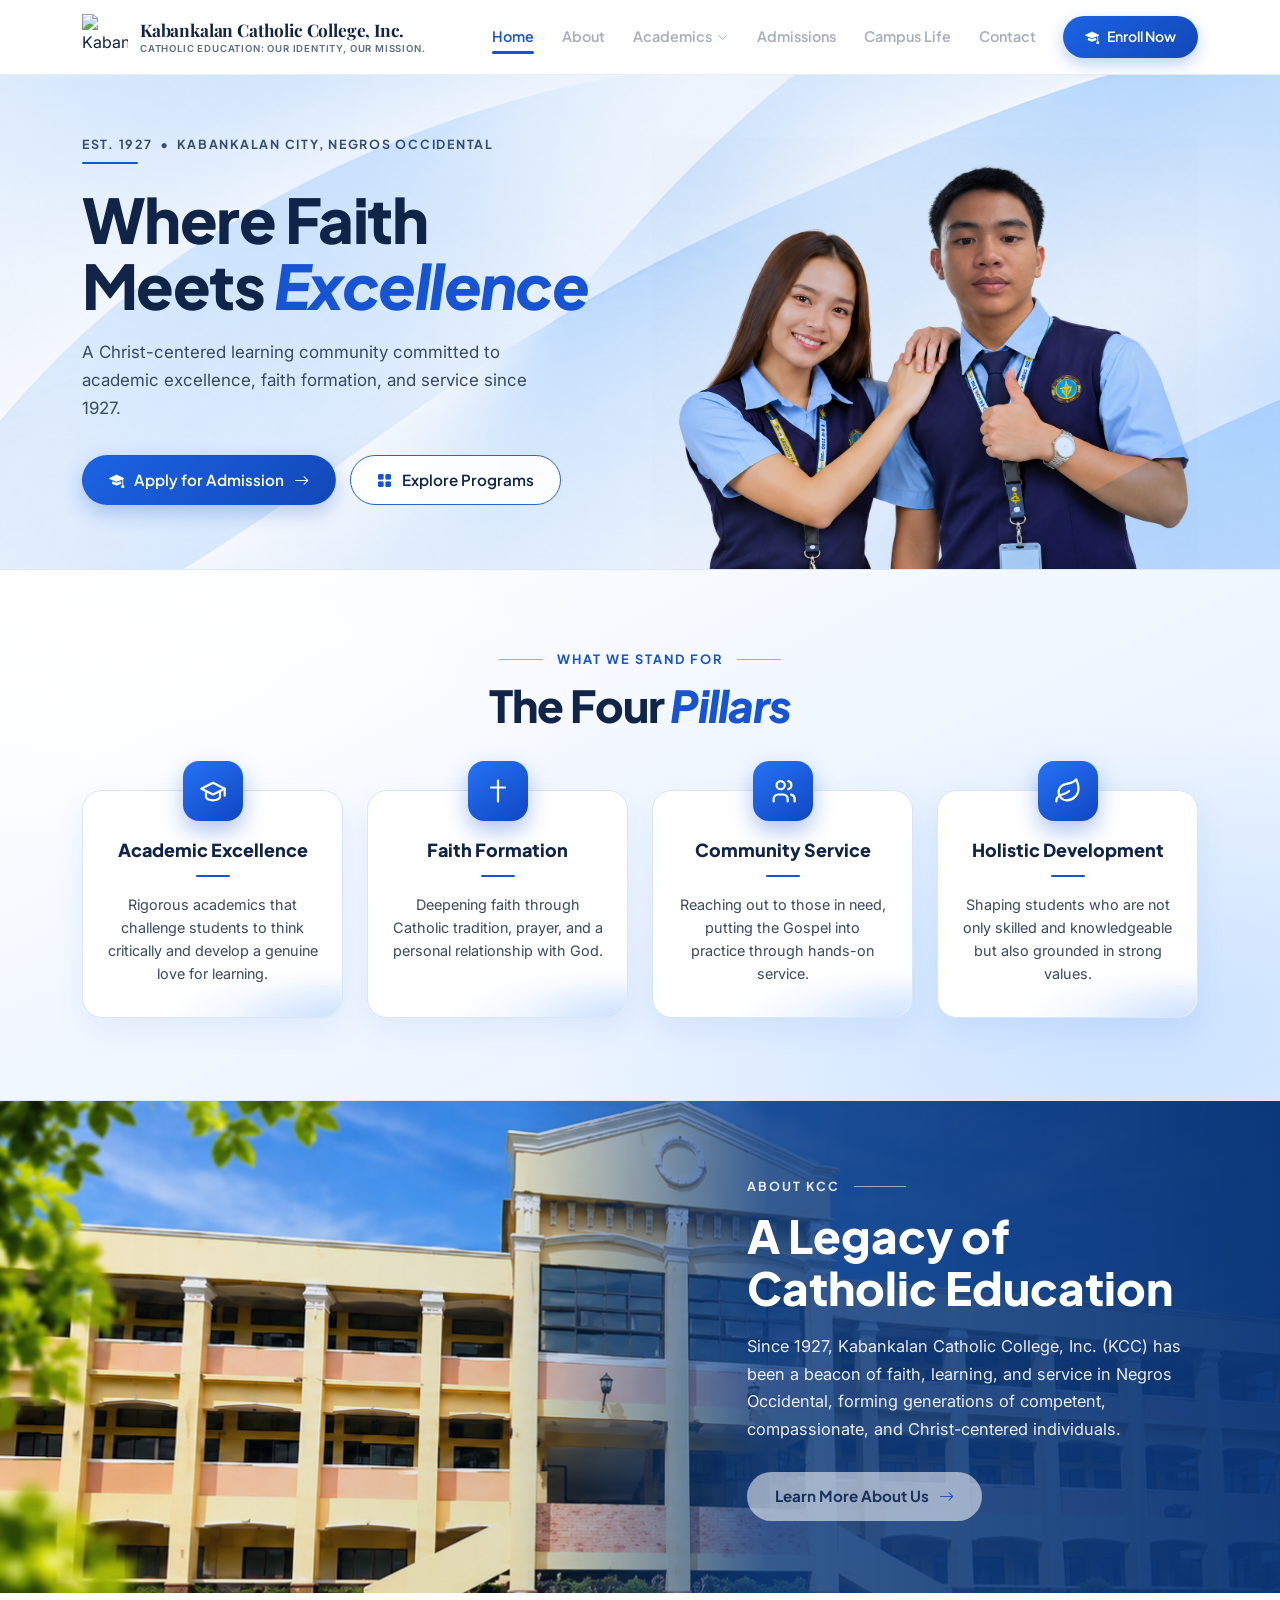
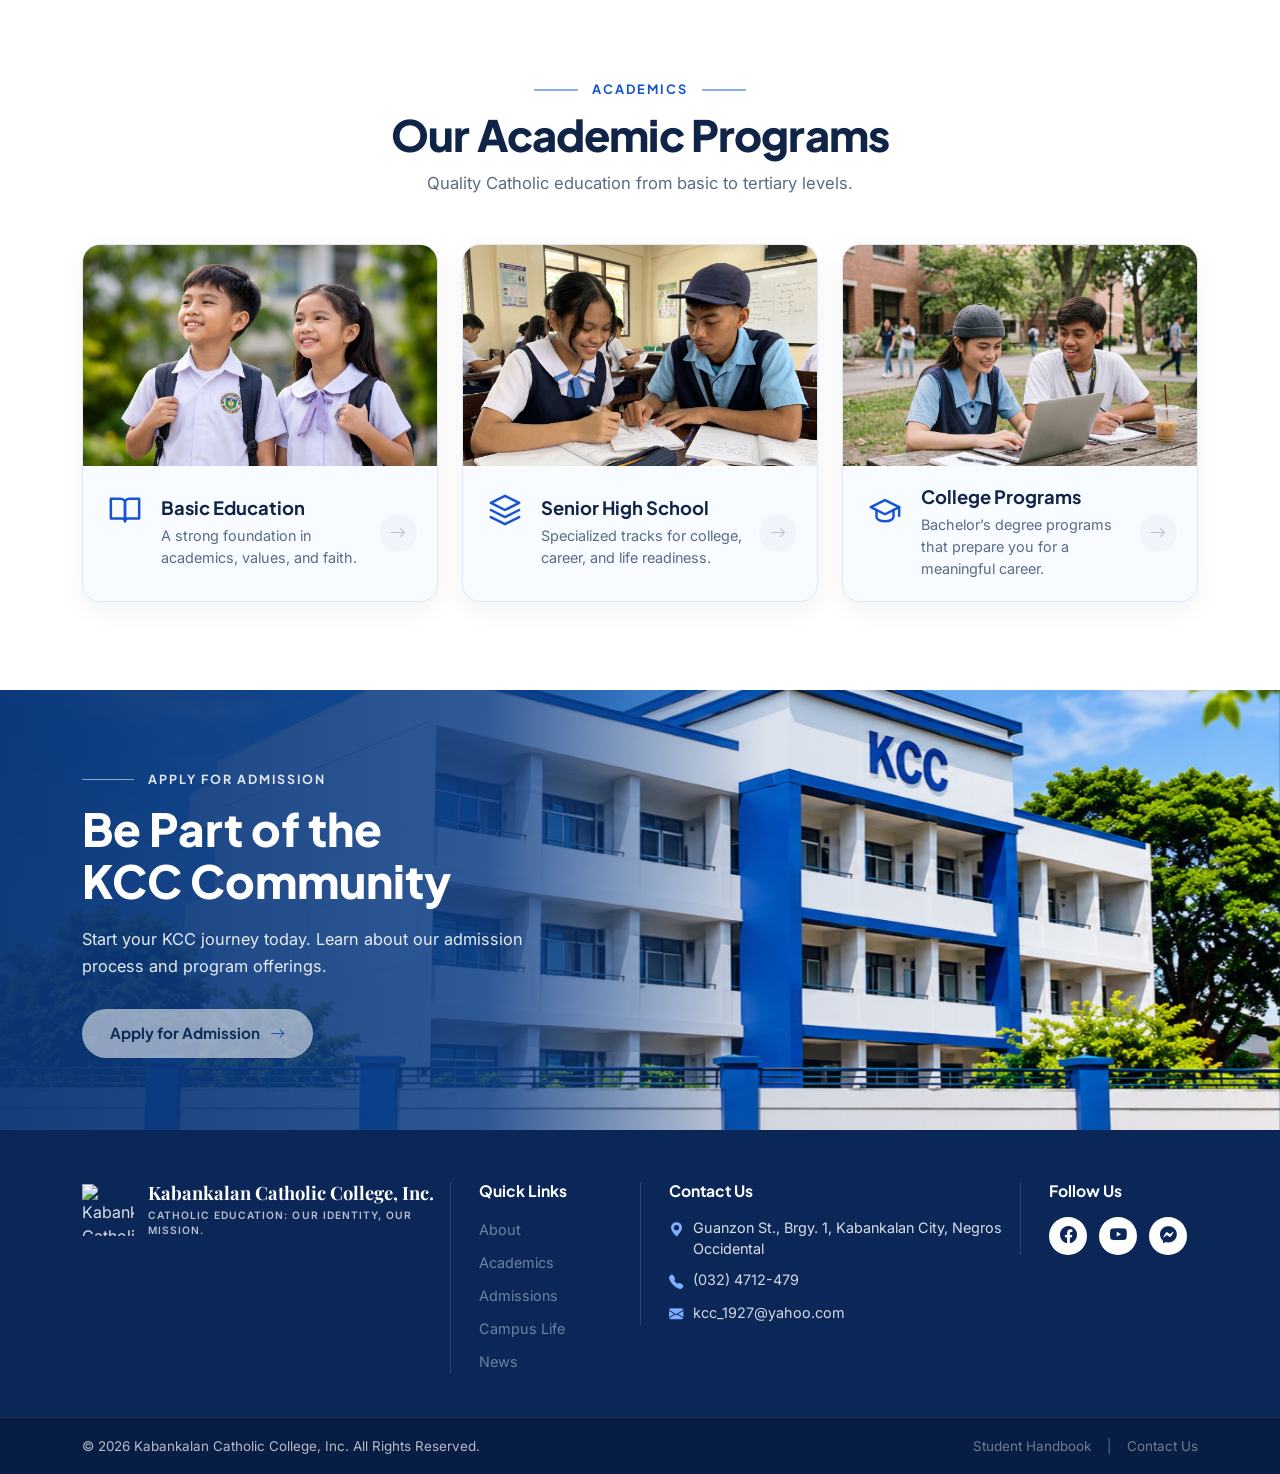
==== commit e5ee6408: "Mute secondary pages so only the homepage is active Temporarily disable access to all non-landing pa" ====
--- a/index.html
+++ b/index.html
@@ -23,7 +23,7 @@
   <link href="assets/vendor/aos/aos.css" rel="stylesheet">
 
   <!-- KCC Modern Royal Blue Theme -->
-  <link href="assets/css/kcc-theme.css?v=20261127a" rel="stylesheet">
+  <link href="assets/css/kcc-theme.css?v=20261127b" rel="stylesheet">
 </head>
 
 <body class="kcc-home">
@@ -43,21 +43,21 @@
       <nav id="navmenu" class="kcc-nav ms-auto" aria-label="Main Navigation">
         <ul>
           <li><a href="index.html" class="active">Home</a></li>
-          <li><a href="about.html">About</a></li>
-          <li class="dropdown">
-            <a href="programs.html" class="dropdown-trigger">
+          <li><a data-muted-href="about.html" class="kcc-link-muted" aria-disabled="true" tabindex="-1" title="Coming soon">About</a></li>
+          <li class="dropdown kcc-dropdown-muted">
+            <a data-muted-href="programs.html" class="dropdown-trigger kcc-link-muted" aria-disabled="true" tabindex="-1" title="Coming soon">
               <span>Academics</span>
               <i class="bi bi-chevron-down"></i>
             </a>
             <ul>
-              <li><a href="basic-education.html">Basic Education</a></li>
-              <li><a href="senior-high.html">Senior High School</a></li>
-              <li><a href="programs.html">College Programs</a></li>
+              <li><a data-muted-href="basic-education.html" class="kcc-link-muted" aria-disabled="true" tabindex="-1" title="Coming soon">Basic Education</a></li>
+              <li><a data-muted-href="senior-high.html" class="kcc-link-muted" aria-disabled="true" tabindex="-1" title="Coming soon">Senior High School</a></li>
+              <li><a data-muted-href="programs.html" class="kcc-link-muted" aria-disabled="true" tabindex="-1" title="Coming soon">College Programs</a></li>
             </ul>
           </li>
-          <li><a href="admissions.html">Admissions</a></li>
-          <li><a href="campus-life.html">Campus Life</a></li>
-          <li><a href="contact.html">Contact</a></li>
+          <li><a data-muted-href="admissions.html" class="kcc-link-muted" aria-disabled="true" tabindex="-1" title="Coming soon">Admissions</a></li>
+          <li><a data-muted-href="campus-life.html" class="kcc-link-muted" aria-disabled="true" tabindex="-1" title="Coming soon">Campus Life</a></li>
+          <li><a data-muted-href="contact.html" class="kcc-link-muted" aria-disabled="true" tabindex="-1" title="Coming soon">Contact</a></li>
           <li class="kcc-mobile-enroll-item">
             <a class="btn-kcc-primary" href="https://kcc.wela.ph/" target="_blank" rel="noopener noreferrer">
               <i class="bi bi-mortarboard-fill"></i>
@@ -228,7 +228,7 @@
             <p class="kcc-banner-text">
               Since 1927, Kabankalan Catholic College, Inc. (KCC) has been a beacon of faith, learning, and service in Negros Occidental, forming generations of competent, compassionate, and Christ-centered individuals.
             </p>
-            <a href="about.html" class="btn-kcc-white">
+            <a data-muted-href="about.html" class="btn-kcc-white kcc-link-muted" aria-disabled="true" tabindex="-1" title="Coming soon">
               <span>Learn More About Us</span>
               <i class="bi bi-arrow-right"></i>
             </a>
@@ -253,7 +253,7 @@
 
           <!-- Basic Education -->
           <div class="col-md-6 col-lg-4" data-aos="fade-up" data-aos-delay="0">
-            <a href="basic-education.html" class="kcc-program-card">
+            <a data-muted-href="basic-education.html" class="kcc-program-card kcc-link-muted" aria-disabled="true" tabindex="-1" title="Coming soon">
               <div class="kcc-program-media">
                 <img
                   src="assets/img/home/basic_education.jpg"
@@ -281,7 +281,7 @@
 
           <!-- Senior High School -->
           <div class="col-md-6 col-lg-4" data-aos="fade-up" data-aos-delay="80">
-            <a href="senior-high.html" class="kcc-program-card">
+            <a data-muted-href="senior-high.html" class="kcc-program-card kcc-link-muted" aria-disabled="true" tabindex="-1" title="Coming soon">
               <div class="kcc-program-media">
                 <img
                   src="assets/img/home/senior_highschool.jpg"
@@ -310,7 +310,7 @@
 
           <!-- College Programs -->
           <div class="col-md-6 col-lg-4" data-aos="fade-up" data-aos-delay="160">
-            <a href="programs.html" class="kcc-program-card">
+            <a data-muted-href="programs.html" class="kcc-program-card kcc-link-muted" aria-disabled="true" tabindex="-1" title="Coming soon">
               <div class="kcc-program-media">
                 <img
                   src="assets/img/home/college_programs.jpg"
@@ -357,7 +357,7 @@
             <p class="kcc-banner-text">
               Start your KCC journey today. Learn about our admission process and program offerings.
             </p>
-            <a href="admissions.html" class="btn-kcc-white">
+            <a data-muted-href="admissions.html" class="btn-kcc-white kcc-link-muted" aria-disabled="true" tabindex="-1" title="Coming soon">
               <span>Apply for Admission</span>
               <i class="bi bi-arrow-right"></i>
             </a>
@@ -387,11 +387,11 @@
           <div class="col-6 col-lg-2 kcc-footer-col kcc-footer-divider">
             <h4>Quick Links</h4>
             <ul class="kcc-footer-links">
-              <li><a href="about.html">About</a></li>
-              <li><a href="programs.html">Academics</a></li>
-              <li><a href="admissions.html">Admissions</a></li>
-              <li><a href="campus-life.html">Campus Life</a></li>
-              <li><a href="news.html">News</a></li>
+              <li><a data-muted-href="about.html" class="kcc-link-muted" aria-disabled="true" tabindex="-1" title="Coming soon">About</a></li>
+              <li><a data-muted-href="programs.html" class="kcc-link-muted" aria-disabled="true" tabindex="-1" title="Coming soon">Academics</a></li>
+              <li><a data-muted-href="admissions.html" class="kcc-link-muted" aria-disabled="true" tabindex="-1" title="Coming soon">Admissions</a></li>
+              <li><a data-muted-href="campus-life.html" class="kcc-link-muted" aria-disabled="true" tabindex="-1" title="Coming soon">Campus Life</a></li>
+              <li><a data-muted-href="news.html" class="kcc-link-muted" aria-disabled="true" tabindex="-1" title="Coming soon">News</a></li>
             </ul>
           </div>
 
@@ -436,9 +436,9 @@
       <div class="container-xl d-flex flex-column flex-md-row align-items-center justify-content-between gap-2">
         <div>&copy; 2026 Kabankalan Catholic College, Inc. All Rights Reserved.</div>
         <div class="d-flex align-items-center gap-3">
-          <a href="handbook.html">Student Handbook</a>
+          <a data-muted-href="handbook.html" class="kcc-link-muted" aria-disabled="true" tabindex="-1" title="Coming soon">Student Handbook</a>
           <span class="opacity-50">|</span>
-          <a href="contact.html">Contact Us</a>
+          <a data-muted-href="contact.html" class="kcc-link-muted" aria-disabled="true" tabindex="-1" title="Coming soon">Contact Us</a>
         </div>
       </div>
     </div>
@@ -452,7 +452,7 @@
   <!-- Vendor JS Files -->
   <script src="assets/vendor/bootstrap/js/bootstrap.bundle.min.js"></script>
   <script src="assets/vendor/aos/aos.js"></script>
-  <script src="assets/js/kcc.js?v=20261127a"></script>
+  <script src="assets/js/kcc.js?v=20261127b"></script>
 
 </body>
 
--- a/assets/css/kcc-theme.css
+++ b/assets/css/kcc-theme.css
@@ -1948,3 +1948,80 @@
     left: -34.5px;
   }
 }
+
+/*--------------------------------------------------------------
+# Muted / Disabled Page Links
+--------------------------------------------------------------*/
+.kcc-link-muted {
+  cursor: not-allowed;
+  user-select: none;
+}
+
+.kcc-nav > ul > li > a.kcc-link-muted,
+.kcc-nav > ul > li > a.kcc-link-muted:hover {
+  color: var(--kcc-muted);
+  opacity: 0.55;
+  cursor: not-allowed;
+  background: transparent;
+}
+
+.kcc-nav > ul > li > a.kcc-link-muted::after {
+  transform: scaleX(0) !important;
+}
+
+.kcc-nav .dropdown.kcc-dropdown-muted:hover > ul,
+.kcc-nav .dropdown.kcc-dropdown-muted.dropdown-open > ul {
+  opacity: 0;
+  visibility: hidden;
+  pointer-events: none;
+  display: none;
+}
+
+.kcc-nav .dropdown.kcc-dropdown-muted:hover > a i,
+.kcc-nav .dropdown.kcc-dropdown-muted.dropdown-open > a i {
+  transform: none;
+}
+
+.btn-kcc-white.kcc-link-muted,
+.btn-kcc-white.kcc-link-muted:hover {
+  opacity: 0.62;
+  background: rgba(255, 255, 255, 0.88);
+  color: var(--kcc-navy);
+  box-shadow: none;
+  transform: none;
+  cursor: not-allowed;
+}
+
+.btn-kcc-white.kcc-link-muted:hover i {
+  transform: none;
+  color: var(--kcc-blue);
+}
+
+.kcc-program-card.kcc-link-muted,
+.kcc-program-card.kcc-link-muted:hover {
+  cursor: not-allowed;
+  transform: none;
+  box-shadow: 0 8px 26px rgba(15, 36, 71, 0.06);
+  border-color: var(--kcc-border);
+}
+
+.kcc-program-card.kcc-link-muted:hover .kcc-program-media img {
+  transform: none;
+}
+
+.kcc-program-card.kcc-link-muted .kcc-program-arrow,
+.kcc-program-card.kcc-link-muted:hover .kcc-program-arrow {
+  opacity: 0.4;
+  background: #e8eef7;
+  color: var(--kcc-muted);
+  transform: none;
+}
+
+.kcc-footer-links a.kcc-link-muted,
+.kcc-footer-links a.kcc-link-muted:hover,
+.kcc-footer-bottom a.kcc-link-muted,
+.kcc-footer-bottom a.kcc-link-muted:hover {
+  color: rgba(255, 255, 255, 0.42);
+  text-decoration: none;
+  cursor: not-allowed;
+}
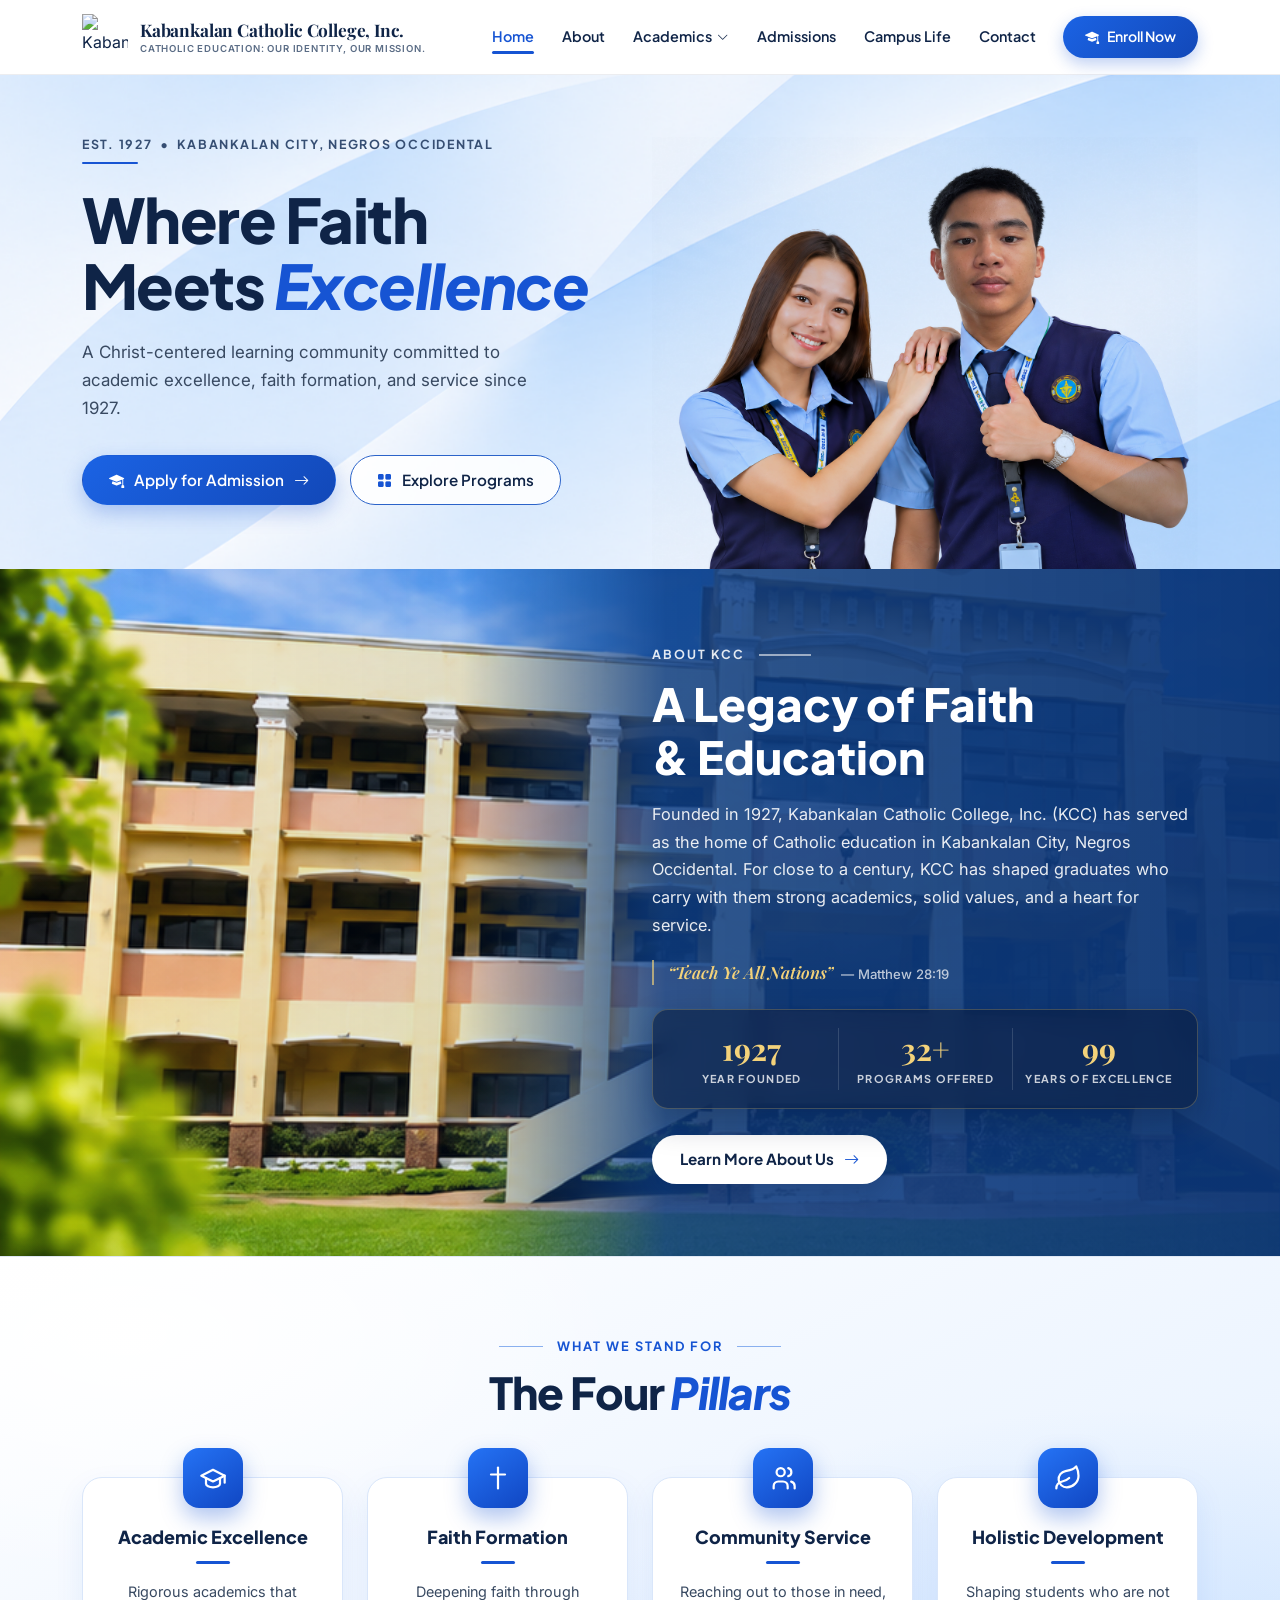
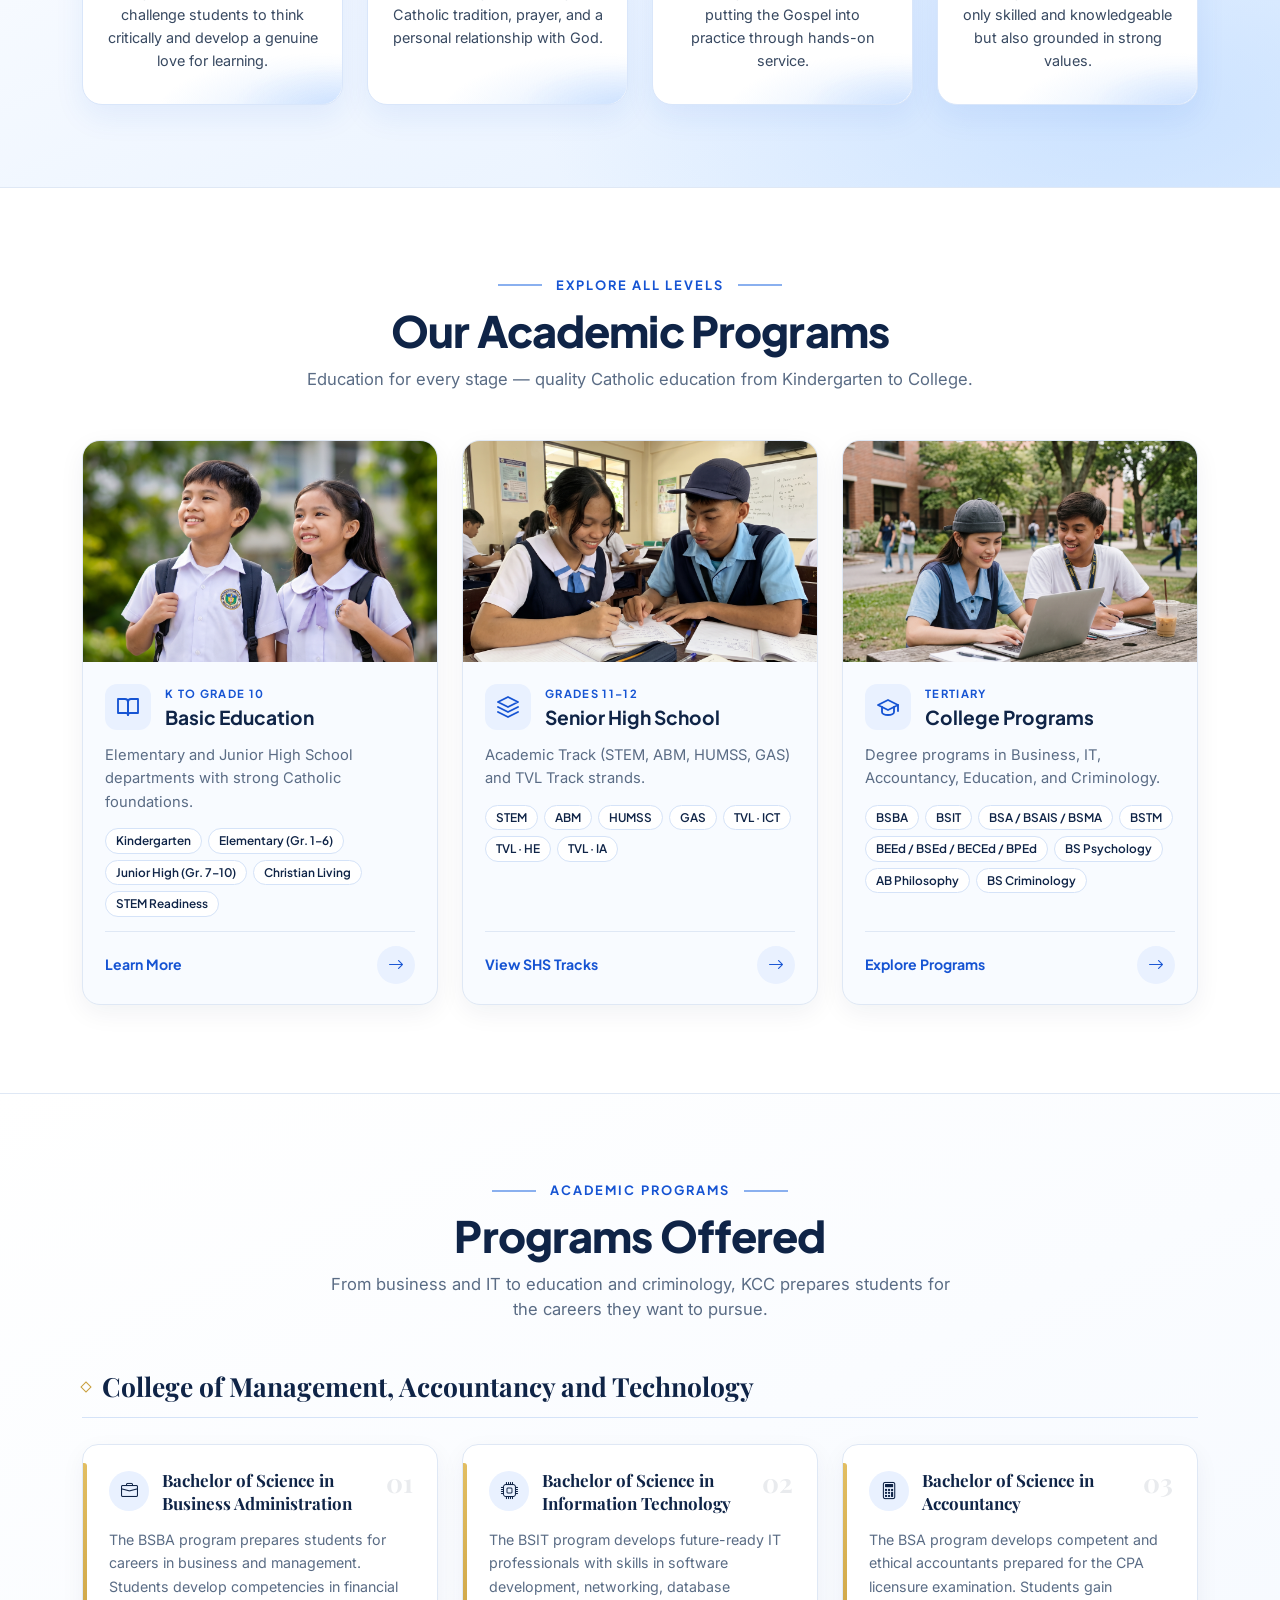
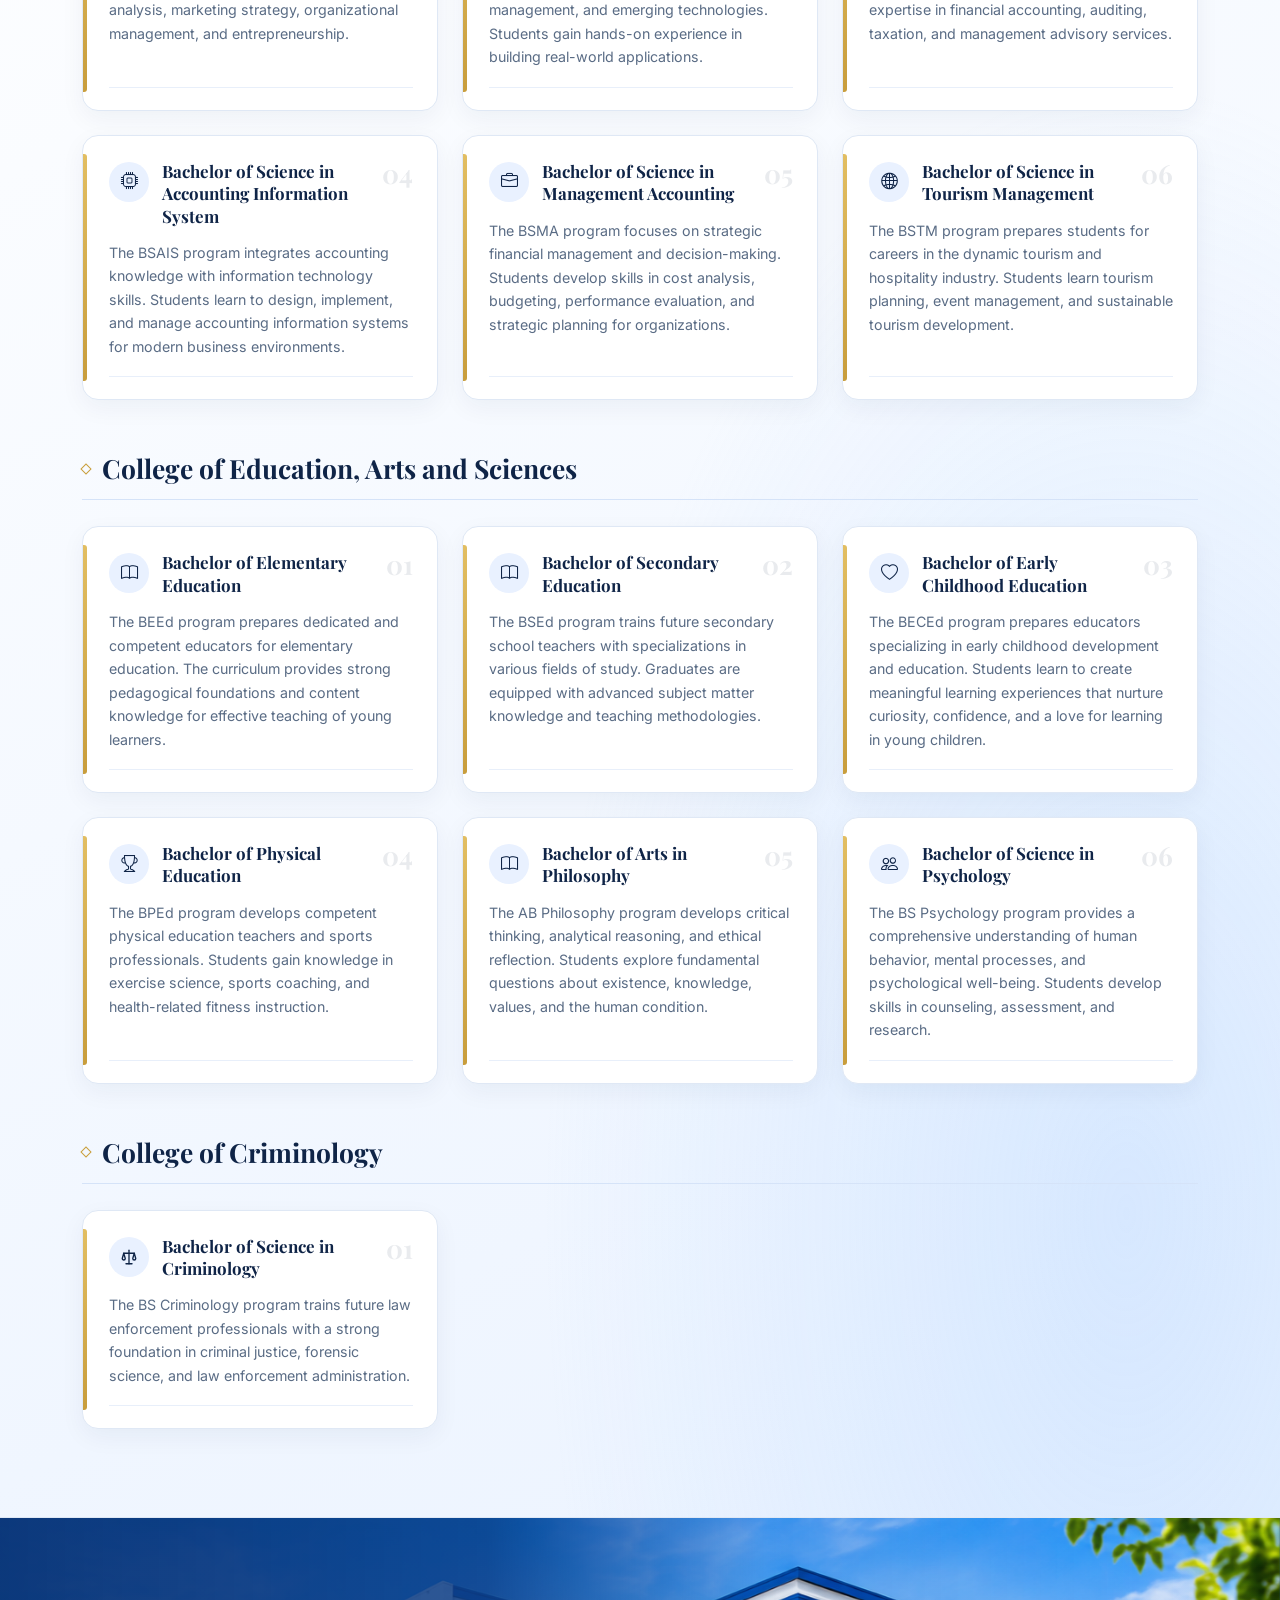
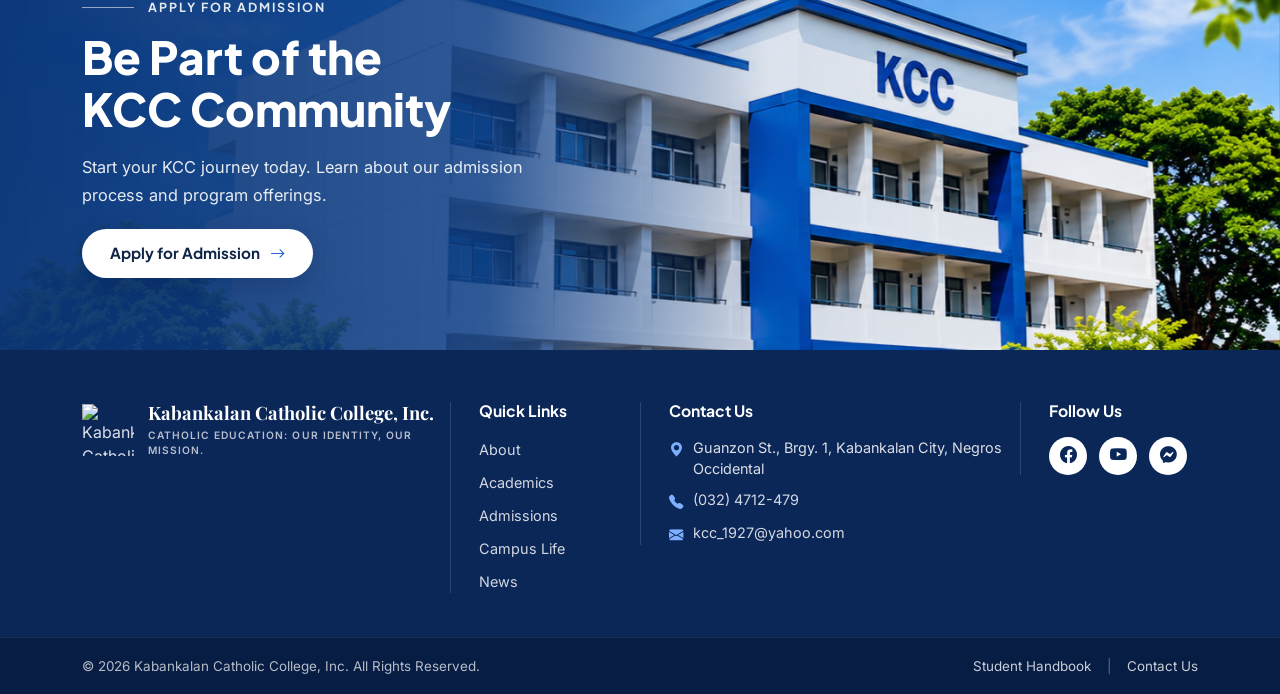
==== commit 28a638c6: "homepage improvement" ====
--- a/index.html
+++ b/index.html
@@ -23,7 +23,7 @@
   <link href="assets/vendor/aos/aos.css" rel="stylesheet">
 
   <!-- KCC Modern Royal Blue Theme -->
-  <link href="assets/css/kcc-theme.css?v=20261127b" rel="stylesheet">
+  <link href="assets/css/kcc-theme.css?v=20261127f" rel="stylesheet">
 </head>
 
 <body class="kcc-home">
@@ -43,21 +43,21 @@
       <nav id="navmenu" class="kcc-nav ms-auto" aria-label="Main Navigation">
         <ul>
           <li><a href="index.html" class="active">Home</a></li>
-          <li><a data-muted-href="about.html" class="kcc-link-muted" aria-disabled="true" tabindex="-1" title="Coming soon">About</a></li>
-          <li class="dropdown kcc-dropdown-muted">
-            <a data-muted-href="programs.html" class="dropdown-trigger kcc-link-muted" aria-disabled="true" tabindex="-1" title="Coming soon">
+          <li><a data-muted-href="about.html" class="kcc-link-muted">About</a></li>
+          <li class="dropdown">
+            <a data-muted-href="programs.html" class="dropdown-trigger kcc-link-muted">
               <span>Academics</span>
               <i class="bi bi-chevron-down"></i>
             </a>
             <ul>
-              <li><a data-muted-href="basic-education.html" class="kcc-link-muted" aria-disabled="true" tabindex="-1" title="Coming soon">Basic Education</a></li>
-              <li><a data-muted-href="senior-high.html" class="kcc-link-muted" aria-disabled="true" tabindex="-1" title="Coming soon">Senior High School</a></li>
-              <li><a data-muted-href="programs.html" class="kcc-link-muted" aria-disabled="true" tabindex="-1" title="Coming soon">College Programs</a></li>
+              <li><a data-muted-href="basic-education.html" class="kcc-link-muted">Basic Education</a></li>
+              <li><a data-muted-href="senior-high.html" class="kcc-link-muted">Senior High School</a></li>
+              <li><a data-muted-href="programs.html" class="kcc-link-muted">College Programs</a></li>
             </ul>
           </li>
-          <li><a data-muted-href="admissions.html" class="kcc-link-muted" aria-disabled="true" tabindex="-1" title="Coming soon">Admissions</a></li>
-          <li><a data-muted-href="campus-life.html" class="kcc-link-muted" aria-disabled="true" tabindex="-1" title="Coming soon">Campus Life</a></li>
-          <li><a data-muted-href="contact.html" class="kcc-link-muted" aria-disabled="true" tabindex="-1" title="Coming soon">Contact</a></li>
+          <li><a data-muted-href="admissions.html" class="kcc-link-muted">Admissions</a></li>
+          <li><a data-muted-href="campus-life.html" class="kcc-link-muted">Campus Life</a></li>
+          <li><a data-muted-href="contact.html" class="kcc-link-muted">Contact</a></li>
           <li class="kcc-mobile-enroll-item">
             <a class="btn-kcc-primary" href="https://kcc.wela.ph/" target="_blank" rel="noopener noreferrer">
               <i class="bi bi-mortarboard-fill"></i>
@@ -128,7 +128,49 @@
       </div>
     </section><!-- /Hero Section -->
 
-    <!-- 2. The Four Pillars Section -->
+    <!-- 2. About KCC Banner -->
+    <section id="about" class="kcc-about-banner">
+      <div class="kcc-parallax-bg kcc-parallax-about" data-parallax-speed="0.26" aria-hidden="true"></div>
+      <div class="container-xl">
+        <div class="row">
+          <div class="col-lg-6 offset-lg-6" data-aos="fade-up">
+            <div class="kcc-banner-eyebrow">
+              <span>About KCC</span>
+              <span class="line"></span>
+            </div>
+            <h2 class="kcc-banner-heading">
+              A Legacy of Faith<br>&amp; Education
+            </h2>
+            <p class="kcc-banner-text">
+              Founded in 1927, Kabankalan Catholic College, Inc. (KCC) has served as the home of Catholic education in Kabankalan City, Negros Occidental. For close to a century, KCC has shaped graduates who carry with them strong academics, solid values, and a heart for service.
+            </p>
+            <p class="kcc-about-motto">
+              &ldquo;Teach Ye All Nations&rdquo; <span>&mdash; Matthew 28:19</span>
+            </p>
+            <div class="kcc-about-stats" aria-label="KCC Key Milestones">
+              <div class="kcc-about-stat kcc-about-stat-featured">
+                <div class="kcc-about-stat-value">1927</div>
+                <div class="kcc-about-stat-label">Year Founded</div>
+              </div>
+              <div class="kcc-about-stat">
+                <div class="kcc-about-stat-value">32+</div>
+                <div class="kcc-about-stat-label">Programs Offered</div>
+              </div>
+              <div class="kcc-about-stat">
+                <div class="kcc-about-stat-value">99</div>
+                <div class="kcc-about-stat-label">Years of Excellence</div>
+              </div>
+            </div>
+            <a data-muted-href="about.html" class="btn-kcc-white kcc-link-muted">
+              <span>Learn More About Us</span>
+              <i class="bi bi-arrow-right"></i>
+            </a>
+          </div>
+        </div>
+      </div>
+    </section><!-- /About KCC Banner -->
+
+    <!-- 3. The Four Pillars Section -->
     <section id="pillars" class="kcc-pillars-section" aria-labelledby="pillarsHeading">
       <div class="container-xl">
 
@@ -212,40 +254,15 @@
       </div>
     </section><!-- /The Four Pillars Section -->
 
-    <!-- 3. About KCC Banner -->
-    <section id="about" class="kcc-about-banner">
-      <div class="kcc-parallax-bg kcc-parallax-about" data-parallax-speed="0.26" aria-hidden="true"></div>
-      <div class="container-xl">
-        <div class="row">
-          <div class="col-lg-5 offset-lg-7" data-aos="fade-up">
-            <div class="kcc-banner-eyebrow">
-              <span>About KCC</span>
-              <span class="line"></span>
-            </div>
-            <h2 class="kcc-banner-heading">
-              A Legacy of<br>Catholic Education
-            </h2>
-            <p class="kcc-banner-text">
-              Since 1927, Kabankalan Catholic College, Inc. (KCC) has been a beacon of faith, learning, and service in Negros Occidental, forming generations of competent, compassionate, and Christ-centered individuals.
-            </p>
-            <a data-muted-href="about.html" class="btn-kcc-white kcc-link-muted" aria-disabled="true" tabindex="-1" title="Coming soon">
-              <span>Learn More About Us</span>
-              <i class="bi bi-arrow-right"></i>
-            </a>
-          </div>
-        </div>
-      </div>
-    </section><!-- /About KCC Banner -->
-
     <!-- 4. Our Academic Programs Section -->
     <section id="programs" class="kcc-programs-section">
       <div class="container-xl">
 
         <div class="text-center mb-5" data-aos="fade-up">
-          <div class="kcc-section-eyebrow">Academics</div>
+          <div class="kcc-section-eyebrow">Explore All Levels</div>
           <h2 class="kcc-section-title">Our Academic Programs</h2>
           <p class="kcc-section-subtitle">
-            Quality Catholic education from basic to tertiary levels.
+            Education for every stage &mdash; quality Catholic education from Kindergarten to College.
           </p>
         </div>
 
@@ -253,7 +270,7 @@
 
           <!-- Basic Education -->
           <div class="col-md-6 col-lg-4" data-aos="fade-up" data-aos-delay="0">
-            <a data-muted-href="basic-education.html" class="kcc-program-card kcc-link-muted" aria-disabled="true" tabindex="-1" title="Coming soon">
+            <a data-muted-href="basic-education.html" class="kcc-program-card kcc-link-muted">
               <div class="kcc-program-media">
                 <img
                   src="assets/img/home/basic_education.jpg"
@@ -262,26 +279,39 @@
                 >
               </div>
               <div class="kcc-program-body">
-                <div class="kcc-program-icon" aria-hidden="true">
-                  <svg width="34" height="34" viewBox="0 0 24 24" fill="none" stroke="currentColor" stroke-width="1.75" stroke-linecap="round" stroke-linejoin="round">
-                    <path d="M2 4h7a3 3 0 0 1 3 3v13a2 2 0 0 0-2-2H2z"></path>
-                    <path d="M22 4h-7a3 3 0 0 0-3 3v13a2 2 0 0 1 2-2h8z"></path>
-                  </svg>
-                </div>
-                <div class="kcc-program-info">
-                  <h3>Basic Education</h3>
-                  <p>A strong foundation in academics, values, and faith.</p>
-                </div>
-                <span class="kcc-program-arrow" aria-hidden="true">
-                  <i class="bi bi-arrow-right"></i>
-                </span>
+                <div class="kcc-program-header">
+                  <div class="kcc-program-icon" aria-hidden="true">
+                    <svg width="24" height="24" viewBox="0 0 24 24" fill="none" stroke="currentColor" stroke-width="1.75" stroke-linecap="round" stroke-linejoin="round">
+                      <path d="M2 4h7a3 3 0 0 1 3 3v13a2 2 0 0 0-2-2H2z"></path>
+                      <path d="M22 4h-7a3 3 0 0 0-3 3v13a2 2 0 0 1 2-2h8z"></path>
+                    </svg>
+                  </div>
+                  <div class="kcc-program-title-wrap">
+                    <span class="kcc-program-level">K to Grade 10</span>
+                    <h3>Basic Education</h3>
+                  </div>
+                </div>
+                <p class="kcc-program-desc">Elementary and Junior High School departments with strong Catholic foundations.</p>
+                <ul class="kcc-program-tags" aria-label="Basic Education offerings">
+                  <li>Kindergarten</li>
+                  <li>Elementary (Gr. 1&ndash;6)</li>
+                  <li>Junior High (Gr. 7&ndash;10)</li>
+                  <li>Christian Living</li>
+                  <li>STEM Readiness</li>
+                </ul>
+                <div class="kcc-program-footer">
+                  <span class="kcc-program-cta">Learn More</span>
+                  <span class="kcc-program-arrow" aria-hidden="true">
+                    <i class="bi bi-arrow-right"></i>
+                  </span>
+                </div>
               </div>
             </a>
           </div>
 
           <!-- Senior High School -->
           <div class="col-md-6 col-lg-4" data-aos="fade-up" data-aos-delay="80">
-            <a data-muted-href="senior-high.html" class="kcc-program-card kcc-link-muted" aria-disabled="true" tabindex="-1" title="Coming soon">
+            <a data-muted-href="senior-high.html" class="kcc-program-card kcc-link-muted">
               <div class="kcc-program-media">
                 <img
                   src="assets/img/home/senior_highschool.jpg"
@@ -290,27 +320,42 @@
                 >
               </div>
               <div class="kcc-program-body">
-                <div class="kcc-program-icon" aria-hidden="true">
-                  <svg width="34" height="34" viewBox="0 0 24 24" fill="none" stroke="currentColor" stroke-width="1.75" stroke-linecap="round" stroke-linejoin="round">
-                    <polygon points="12 2 2 7 12 12 22 7 12 2"></polygon>
-                    <polyline points="2 12 12 17 22 12"></polyline>
-                    <polyline points="2 17 12 22 22 17"></polyline>
-                  </svg>
-                </div>
-                <div class="kcc-program-info">
-                  <h3>Senior High School</h3>
-                  <p>Specialized tracks for college, career, and life readiness.</p>
-                </div>
-                <span class="kcc-program-arrow" aria-hidden="true">
-                  <i class="bi bi-arrow-right"></i>
-                </span>
+                <div class="kcc-program-header">
+                  <div class="kcc-program-icon" aria-hidden="true">
+                    <svg width="24" height="24" viewBox="0 0 24 24" fill="none" stroke="currentColor" stroke-width="1.75" stroke-linecap="round" stroke-linejoin="round">
+                      <polygon points="12 2 2 7 12 12 22 7 12 2"></polygon>
+                      <polyline points="2 12 12 17 22 12"></polyline>
+                      <polyline points="2 17 12 22 22 17"></polyline>
+                    </svg>
+                  </div>
+                  <div class="kcc-program-title-wrap">
+                    <span class="kcc-program-level">Grades 11&ndash;12</span>
+                    <h3>Senior High School</h3>
+                  </div>
+                </div>
+                <p class="kcc-program-desc">Academic Track (STEM, ABM, HUMSS, GAS) and TVL Track strands.</p>
+                <ul class="kcc-program-tags" aria-label="Senior High School strands">
+                  <li>STEM</li>
+                  <li>ABM</li>
+                  <li>HUMSS</li>
+                  <li>GAS</li>
+                  <li>TVL &middot; ICT</li>
+                  <li>TVL &middot; HE</li>
+                  <li>TVL &middot; IA</li>
+                </ul>
+                <div class="kcc-program-footer">
+                  <span class="kcc-program-cta">View SHS Tracks</span>
+                  <span class="kcc-program-arrow" aria-hidden="true">
+                    <i class="bi bi-arrow-right"></i>
+                  </span>
+                </div>
               </div>
             </a>
           </div>
 
           <!-- College Programs -->
           <div class="col-md-6 col-lg-4" data-aos="fade-up" data-aos-delay="160">
-            <a data-muted-href="programs.html" class="kcc-program-card kcc-link-muted" aria-disabled="true" tabindex="-1" title="Coming soon">
+            <a data-muted-href="programs.html" class="kcc-program-card kcc-link-muted">
               <div class="kcc-program-media">
                 <img
                   src="assets/img/home/college_programs.jpg"
@@ -319,20 +364,36 @@
                 >
               </div>
               <div class="kcc-program-body">
-                <div class="kcc-program-icon" aria-hidden="true">
-                  <svg width="34" height="34" viewBox="0 0 24 24" fill="none" stroke="currentColor" stroke-width="1.75" stroke-linecap="round" stroke-linejoin="round">
-                    <path d="M22 10L12 5 2 10l10 5 10-5z"></path>
-                    <path d="M6 12v5c0 1.66 2.69 3 6 3s6-1.34 6-3v-5"></path>
-                    <path d="M22 10v6"></path>
-                  </svg>
-                </div>
-                <div class="kcc-program-info">
-                  <h3>College Programs</h3>
-                  <p>Bachelor&rsquo;s degree programs that prepare you for a meaningful career.</p>
-                </div>
-                <span class="kcc-program-arrow" aria-hidden="true">
-                  <i class="bi bi-arrow-right"></i>
-                </span>
+                <div class="kcc-program-header">
+                  <div class="kcc-program-icon" aria-hidden="true">
+                    <svg width="24" height="24" viewBox="0 0 24 24" fill="none" stroke="currentColor" stroke-width="1.75" stroke-linecap="round" stroke-linejoin="round">
+                      <path d="M22 10L12 5 2 10l10 5 10-5z"></path>
+                      <path d="M6 12v5c0 1.66 2.69 3 6 3s6-1.34 6-3v-5"></path>
+                      <path d="M22 10v6"></path>
+                    </svg>
+                  </div>
+                  <div class="kcc-program-title-wrap">
+                    <span class="kcc-program-level">Tertiary</span>
+                    <h3>College Programs</h3>
+                  </div>
+                </div>
+                <p class="kcc-program-desc">Degree programs in Business, IT, Accountancy, Education, and Criminology.</p>
+                <ul class="kcc-program-tags" aria-label="College degree programs">
+                  <li>BSBA</li>
+                  <li>BSIT</li>
+                  <li>BSA / BSAIS / BSMA</li>
+                  <li>BSTM</li>
+                  <li>BEEd / BSEd / BECEd / BPEd</li>
+                  <li>BS Psychology</li>
+                  <li>AB Philosophy</li>
+                  <li>BS Criminology</li>
+                </ul>
+                <div class="kcc-program-footer">
+                  <span class="kcc-program-cta">Explore Programs</span>
+                  <span class="kcc-program-arrow" aria-hidden="true">
+                    <i class="bi bi-arrow-right"></i>
+                  </span>
+                </div>
               </div>
             </a>
           </div>
@@ -341,7 +402,266 @@
       </div>
     </section><!-- /Our Academic Programs Section -->
 
-    <!-- 5. Apply for Admission Banner -->
+    <!-- 5. Programs Offered Section -->
+    <section id="programs-offered" class="kcc-offered-section" aria-labelledby="programsOfferedHeading">
+      <div class="container-xl">
+
+        <div class="text-center mb-5" data-aos="fade-up">
+          <div class="kcc-section-eyebrow">Academic Programs</div>
+          <h2 id="programsOfferedHeading" class="kcc-section-title">Programs Offered</h2>
+          <p class="kcc-section-subtitle kcc-offered-subtitle">
+            From business and IT to education and criminology, KCC prepares students for the careers they want to pursue.
+          </p>
+        </div>
+
+        <!-- College of Management, Accountancy and Technology -->
+        <div class="kcc-dept-group">
+          <div class="kcc-dept-header" data-aos="fade-up">
+            <h3>College of Management, Accountancy and Technology</h3>
+          </div>
+          <div class="row g-4">
+
+            <div class="col-md-6 col-lg-4" data-aos="fade-up" data-aos-delay="0">
+              <article class="kcc-offered-card">
+                <div class="kcc-offered-card-head">
+                  <div class="kcc-offered-icon" aria-hidden="true">
+                    <i class="bi bi-briefcase"></i>
+                  </div>
+                  <h4>Bachelor of Science in Business Administration</h4>
+                  <span class="kcc-offered-num" aria-hidden="true">01</span>
+                </div>
+                <p class="kcc-offered-desc">
+                  The BSBA program prepares students for careers in business and management. Students develop competencies in financial analysis, marketing strategy, organizational management, and entrepreneurship.
+                </p>
+                <div class="kcc-offered-rule" aria-hidden="true"></div>
+              </article>
+            </div>
+
+            <div class="col-md-6 col-lg-4" data-aos="fade-up" data-aos-delay="60">
+              <article class="kcc-offered-card">
+                <div class="kcc-offered-card-head">
+                  <div class="kcc-offered-icon" aria-hidden="true">
+                    <i class="bi bi-cpu"></i>
+                  </div>
+                  <h4>Bachelor of Science in Information Technology</h4>
+                  <span class="kcc-offered-num" aria-hidden="true">02</span>
+                </div>
+                <p class="kcc-offered-desc">
+                  The BSIT program develops future-ready IT professionals with skills in software development, networking, database management, and emerging technologies. Students gain hands-on experience in building real-world applications.
+                </p>
+                <div class="kcc-offered-rule" aria-hidden="true"></div>
+              </article>
+            </div>
+
+            <div class="col-md-6 col-lg-4" data-aos="fade-up" data-aos-delay="120">
+              <article class="kcc-offered-card">
+                <div class="kcc-offered-card-head">
+                  <div class="kcc-offered-icon" aria-hidden="true">
+                    <i class="bi bi-calculator"></i>
+                  </div>
+                  <h4>Bachelor of Science in Accountancy</h4>
+                  <span class="kcc-offered-num" aria-hidden="true">03</span>
+                </div>
+                <p class="kcc-offered-desc">
+                  The BSA program develops competent and ethical accountants prepared for the CPA licensure examination. Students gain expertise in financial accounting, auditing, taxation, and management advisory services.
+                </p>
+                <div class="kcc-offered-rule" aria-hidden="true"></div>
+              </article>
+            </div>
+
+            <div class="col-md-6 col-lg-4" data-aos="fade-up" data-aos-delay="0">
+              <article class="kcc-offered-card">
+                <div class="kcc-offered-card-head">
+                  <div class="kcc-offered-icon" aria-hidden="true">
+                    <i class="bi bi-cpu"></i>
+                  </div>
+                  <h4>Bachelor of Science in Accounting Information System</h4>
+                  <span class="kcc-offered-num" aria-hidden="true">04</span>
+                </div>
+                <p class="kcc-offered-desc">
+                  The BSAIS program integrates accounting knowledge with information technology skills. Students learn to design, implement, and manage accounting information systems for modern business environments.
+                </p>
+                <div class="kcc-offered-rule" aria-hidden="true"></div>
+              </article>
+            </div>
+
+            <div class="col-md-6 col-lg-4" data-aos="fade-up" data-aos-delay="60">
+              <article class="kcc-offered-card">
+                <div class="kcc-offered-card-head">
+                  <div class="kcc-offered-icon" aria-hidden="true">
+                    <i class="bi bi-briefcase"></i>
+                  </div>
+                  <h4>Bachelor of Science in Management Accounting</h4>
+                  <span class="kcc-offered-num" aria-hidden="true">05</span>
+                </div>
+                <p class="kcc-offered-desc">
+                  The BSMA program focuses on strategic financial management and decision-making. Students develop skills in cost analysis, budgeting, performance evaluation, and strategic planning for organizations.
+                </p>
+                <div class="kcc-offered-rule" aria-hidden="true"></div>
+              </article>
+            </div>
+
+            <div class="col-md-6 col-lg-4" data-aos="fade-up" data-aos-delay="120">
+              <article class="kcc-offered-card">
+                <div class="kcc-offered-card-head">
+                  <div class="kcc-offered-icon" aria-hidden="true">
+                    <i class="bi bi-globe2"></i>
+                  </div>
+                  <h4>Bachelor of Science in Tourism Management</h4>
+                  <span class="kcc-offered-num" aria-hidden="true">06</span>
+                </div>
+                <p class="kcc-offered-desc">
+                  The BSTM program prepares students for careers in the dynamic tourism and hospitality industry. Students learn tourism planning, event management, and sustainable tourism development.
+                </p>
+                <div class="kcc-offered-rule" aria-hidden="true"></div>
+              </article>
+            </div>
+
+          </div>
+        </div>
+
+        <!-- College of Education, Arts and Sciences -->
+        <div class="kcc-dept-group">
+          <div class="kcc-dept-header" data-aos="fade-up">
+            <h3>College of Education, Arts and Sciences</h3>
+          </div>
+          <div class="row g-4">
+
+            <div class="col-md-6 col-lg-4" data-aos="fade-up" data-aos-delay="0">
+              <article class="kcc-offered-card">
+                <div class="kcc-offered-card-head">
+                  <div class="kcc-offered-icon" aria-hidden="true">
+                    <i class="bi bi-book"></i>
+                  </div>
+                  <h4>Bachelor of Elementary Education</h4>
+                  <span class="kcc-offered-num" aria-hidden="true">01</span>
+                </div>
+                <p class="kcc-offered-desc">
+                  The BEEd program prepares dedicated and competent educators for elementary education. The curriculum provides strong pedagogical foundations and content knowledge for effective teaching of young learners.
+                </p>
+                <div class="kcc-offered-rule" aria-hidden="true"></div>
+              </article>
+            </div>
+
+            <div class="col-md-6 col-lg-4" data-aos="fade-up" data-aos-delay="60">
+              <article class="kcc-offered-card">
+                <div class="kcc-offered-card-head">
+                  <div class="kcc-offered-icon" aria-hidden="true">
+                    <i class="bi bi-book"></i>
+                  </div>
+                  <h4>Bachelor of Secondary Education</h4>
+                  <span class="kcc-offered-num" aria-hidden="true">02</span>
+                </div>
+                <p class="kcc-offered-desc">
+                  The BSEd program trains future secondary school teachers with specializations in various fields of study. Graduates are equipped with advanced subject matter knowledge and teaching methodologies.
+                </p>
+                <div class="kcc-offered-rule" aria-hidden="true"></div>
+              </article>
+            </div>
+
+            <div class="col-md-6 col-lg-4" data-aos="fade-up" data-aos-delay="120">
+              <article class="kcc-offered-card">
+                <div class="kcc-offered-card-head">
+                  <div class="kcc-offered-icon" aria-hidden="true">
+                    <i class="bi bi-heart"></i>
+                  </div>
+                  <h4>Bachelor of Early Childhood Education</h4>
+                  <span class="kcc-offered-num" aria-hidden="true">03</span>
+                </div>
+                <p class="kcc-offered-desc">
+                  The BECEd program prepares educators specializing in early childhood development and education. Students learn to create meaningful learning experiences that nurture curiosity, confidence, and a love for learning in young children.
+                </p>
+                <div class="kcc-offered-rule" aria-hidden="true"></div>
+              </article>
+            </div>
+
+            <div class="col-md-6 col-lg-4" data-aos="fade-up" data-aos-delay="0">
+              <article class="kcc-offered-card">
+                <div class="kcc-offered-card-head">
+                  <div class="kcc-offered-icon" aria-hidden="true">
+                    <i class="bi bi-trophy"></i>
+                  </div>
+                  <h4>Bachelor of Physical Education</h4>
+                  <span class="kcc-offered-num" aria-hidden="true">04</span>
+                </div>
+                <p class="kcc-offered-desc">
+                  The BPEd program develops competent physical education teachers and sports professionals. Students gain knowledge in exercise science, sports coaching, and health-related fitness instruction.
+                </p>
+                <div class="kcc-offered-rule" aria-hidden="true"></div>
+              </article>
+            </div>
+
+            <div class="col-md-6 col-lg-4" data-aos="fade-up" data-aos-delay="60">
+              <article class="kcc-offered-card">
+                <div class="kcc-offered-card-head">
+                  <div class="kcc-offered-icon" aria-hidden="true">
+                    <i class="bi bi-book"></i>
+                  </div>
+                  <h4>Bachelor of Arts in Philosophy</h4>
+                  <span class="kcc-offered-num" aria-hidden="true">05</span>
+                </div>
+                <p class="kcc-offered-desc">
+                  The AB Philosophy program develops critical thinking, analytical reasoning, and ethical reflection. Students explore fundamental questions about existence, knowledge, values, and the human condition.
+                </p>
+                <div class="kcc-offered-rule" aria-hidden="true"></div>
+              </article>
+            </div>
+
+            <div class="col-md-6 col-lg-4" data-aos="fade-up" data-aos-delay="120">
+              <article class="kcc-offered-card">
+                <div class="kcc-offered-card-head">
+                  <div class="kcc-offered-icon" aria-hidden="true">
+                    <i class="bi bi-people"></i>
+                  </div>
+                  <h4>Bachelor of Science in Psychology</h4>
+                  <span class="kcc-offered-num" aria-hidden="true">06</span>
+                </div>
+                <p class="kcc-offered-desc">
+                  The BS Psychology program provides a comprehensive understanding of human behavior, mental processes, and psychological well-being. Students develop skills in counseling, assessment, and research.
+                </p>
+                <div class="kcc-offered-rule" aria-hidden="true"></div>
+              </article>
+            </div>
+
+          </div>
+        </div>
+
+        <!-- College of Criminology -->
+        <div class="kcc-dept-group">
+          <div class="kcc-dept-header" data-aos="fade-up">
+            <h3>College of Criminology</h3>
+          </div>
+          <div class="row g-4">
+
+            <div class="col-md-6 col-lg-4" data-aos="fade-up" data-aos-delay="0">
+              <article class="kcc-offered-card">
+                <div class="kcc-offered-card-head">
+                  <div class="kcc-offered-icon" aria-hidden="true">
+                    <svg width="18" height="18" viewBox="0 0 24 24" fill="none" stroke="currentColor" stroke-width="1.8" stroke-linecap="round" stroke-linejoin="round">
+                      <path d="M12 3v18"></path>
+                      <path d="M5 7h14"></path>
+                      <path d="M3 14l2-7 2 7a2 2 0 0 1-4 0z"></path>
+                      <path d="M17 14l2-7 2 7a2 2 0 0 1-4 0z"></path>
+                      <path d="M8 21h8"></path>
+                    </svg>
+                  </div>
+                  <h4>Bachelor of Science in Criminology</h4>
+                  <span class="kcc-offered-num" aria-hidden="true">01</span>
+                </div>
+                <p class="kcc-offered-desc">
+                  The BS Criminology program trains future law enforcement professionals with a strong foundation in criminal justice, forensic science, and law enforcement administration.
+                </p>
+                <div class="kcc-offered-rule" aria-hidden="true"></div>
+              </article>
+            </div>
+
+          </div>
+        </div>
+
+      </div>
+    </section><!-- /Programs Offered Section -->
+
+    <!-- 6. Apply for Admission Banner -->
     <section id="admissions-cta" class="kcc-admission-banner">
       <div class="kcc-parallax-bg kcc-parallax-admission" data-parallax-speed="0.26" aria-hidden="true"></div>
       <div class="container-xl">
@@ -357,7 +677,7 @@
             <p class="kcc-banner-text">
               Start your KCC journey today. Learn about our admission process and program offerings.
             </p>
-            <a data-muted-href="admissions.html" class="btn-kcc-white kcc-link-muted" aria-disabled="true" tabindex="-1" title="Coming soon">
+            <a data-muted-href="admissions.html" class="btn-kcc-white kcc-link-muted">
               <span>Apply for Admission</span>
               <i class="bi bi-arrow-right"></i>
             </a>
@@ -387,11 +707,11 @@
           <div class="col-6 col-lg-2 kcc-footer-col kcc-footer-divider">
             <h4>Quick Links</h4>
             <ul class="kcc-footer-links">
-              <li><a data-muted-href="about.html" class="kcc-link-muted" aria-disabled="true" tabindex="-1" title="Coming soon">About</a></li>
-              <li><a data-muted-href="programs.html" class="kcc-link-muted" aria-disabled="true" tabindex="-1" title="Coming soon">Academics</a></li>
-              <li><a data-muted-href="admissions.html" class="kcc-link-muted" aria-disabled="true" tabindex="-1" title="Coming soon">Admissions</a></li>
-              <li><a data-muted-href="campus-life.html" class="kcc-link-muted" aria-disabled="true" tabindex="-1" title="Coming soon">Campus Life</a></li>
-              <li><a data-muted-href="news.html" class="kcc-link-muted" aria-disabled="true" tabindex="-1" title="Coming soon">News</a></li>
+              <li><a data-muted-href="about.html" class="kcc-link-muted">About</a></li>
+              <li><a data-muted-href="programs.html" class="kcc-link-muted">Academics</a></li>
+              <li><a data-muted-href="admissions.html" class="kcc-link-muted">Admissions</a></li>
+              <li><a data-muted-href="campus-life.html" class="kcc-link-muted">Campus Life</a></li>
+              <li><a data-muted-href="news.html" class="kcc-link-muted">News</a></li>
             </ul>
           </div>
 
@@ -436,9 +756,9 @@
       <div class="container-xl d-flex flex-column flex-md-row align-items-center justify-content-between gap-2">
         <div>&copy; 2026 Kabankalan Catholic College, Inc. All Rights Reserved.</div>
         <div class="d-flex align-items-center gap-3">
-          <a data-muted-href="handbook.html" class="kcc-link-muted" aria-disabled="true" tabindex="-1" title="Coming soon">Student Handbook</a>
+          <a data-muted-href="handbook.html" class="kcc-link-muted">Student Handbook</a>
           <span class="opacity-50">|</span>
-          <a data-muted-href="contact.html" class="kcc-link-muted" aria-disabled="true" tabindex="-1" title="Coming soon">Contact Us</a>
+          <a data-muted-href="contact.html" class="kcc-link-muted">Contact Us</a>
         </div>
       </div>
     </div>
@@ -452,7 +772,7 @@
   <!-- Vendor JS Files -->
   <script src="assets/vendor/bootstrap/js/bootstrap.bundle.min.js"></script>
   <script src="assets/vendor/aos/aos.js"></script>
-  <script src="assets/js/kcc.js?v=20261127b"></script>
+  <script src="assets/js/kcc.js?v=20261127e"></script>
 
 </body>
 
--- a/assets/css/kcc-theme.css
+++ b/assets/css/kcc-theme.css
@@ -902,8 +902,8 @@
   background: linear-gradient(
     90deg,
     rgba(11, 56, 122, 0.04) 0%,
-    rgba(11, 56, 122, 0.12) 40%,
-    rgba(13, 62, 134, 0.84) 60%,
+    rgba(11, 56, 122, 0.12) 36%,
+    rgba(13, 62, 134, 0.86) 52%,
     rgba(11, 53, 118, 0.96) 100%
   );
   z-index: 1;
@@ -947,7 +947,73 @@
   font-size: 1.02rem;
   line-height: 1.7;
   color: rgba(255, 255, 255, 0.9);
-  margin-bottom: 28px;
+  margin-bottom: 20px;
+}
+
+.kcc-about-motto {
+  font-family: var(--font-serif);
+  font-style: italic;
+  font-weight: 600;
+  font-size: 1.05rem;
+  color: #f3d27a;
+  border-left: 2px solid rgba(243, 210, 122, 0.65);
+  padding-left: 14px;
+  margin-bottom: 24px;
+}
+
+.kcc-about-motto span {
+  font-family: var(--font-body);
+  font-style: normal;
+  font-size: 0.82rem;
+  font-weight: 500;
+  color: rgba(255, 255, 255, 0.72);
+  margin-left: 4px;
+}
+
+.kcc-about-stats {
+  display: grid;
+  grid-template-columns: repeat(3, 1fr);
+  background: rgba(7, 24, 58, 0.56);
+  backdrop-filter: blur(10px);
+  border: 1px solid rgba(243, 210, 122, 0.24);
+  border-radius: 16px;
+  padding: 18px 12px;
+  margin-bottom: 26px;
+  box-shadow: 0 14px 32px rgba(5, 18, 46, 0.28);
+}
+
+.kcc-about-stat {
+  position: relative;
+  display: flex;
+  flex-direction: column;
+  align-items: center;
+  justify-content: center;
+  padding: 4px 12px;
+  text-align: center;
+}
+
+.kcc-about-stat + .kcc-about-stat {
+  border-left: 1px solid rgba(255, 255, 255, 0.14);
+}
+
+.kcc-about-stat-value {
+  font-family: var(--font-serif);
+  font-size: clamp(1.6rem, 2.4vw, 2.05rem);
+  font-weight: 700;
+  line-height: 1.1;
+  color: #f3d27a;
+  letter-spacing: 0.01em;
+  margin-bottom: 6px;
+}
+
+.kcc-about-stat-label {
+  font-family: var(--font-display);
+  font-size: 0.68rem;
+  font-weight: 700;
+  letter-spacing: 0.12em;
+  text-transform: uppercase;
+  color: rgba(255, 255, 255, 0.78);
+  line-height: 1.35;
 }
 
 @media (max-width: 991px) {
@@ -974,36 +1040,52 @@
 
   .kcc-banner-text {
     font-size: 0.95rem;
-    margin-bottom: 24px;
+    margin-bottom: 18px;
   }
 }
 
 @media (max-width: 575px) {
+  .kcc-about-stats {
+    grid-template-columns: repeat(2, 1fr);
+    padding: 16px 12px;
+  }
+
+  .kcc-about-stat-featured {
+    grid-column: 1 / -1;
+    padding-bottom: 14px;
+    margin-bottom: 12px;
+    border-bottom: 1px solid rgba(255, 255, 255, 0.14);
+  }
+
+  .kcc-about-stat:nth-child(2) {
+    border-left: none;
+  }
+
   .kcc-programs-section {
     padding: 56px 0 64px;
   }
 
   .kcc-program-body {
-    padding: 16px;
+    padding: 18px 16px 16px;
     gap: 12px;
   }
 
   .kcc-program-icon {
-    width: 36px;
-    height: 36px;
+    width: 40px;
+    height: 40px;
   }
 
   .kcc-program-icon svg {
-    width: 28px;
-    height: 28px;
-  }
-
-  .kcc-program-info h3 {
-    font-size: 1.05rem;
-  }
-
-  .kcc-program-info p {
-    font-size: 0.86rem;
+    width: 21px;
+    height: 21px;
+  }
+
+  .kcc-program-title-wrap h3 {
+    font-size: 1.08rem;
+  }
+
+  .kcc-program-desc {
+    font-size: 0.87rem;
   }
 
   .kcc-program-arrow {
@@ -1114,52 +1196,108 @@
 
 .kcc-program-body {
   display: flex;
-  align-items: center;
+  flex-direction: column;
   gap: 14px;
-  padding: 20px 20px 22px;
+  padding: 22px 22px 20px;
   flex: 1;
 }
 
+.kcc-program-header {
+  display: flex;
+  align-items: center;
+  gap: 14px;
+}
+
 .kcc-program-icon {
-  width: 44px;
-  height: 44px;
+  width: 46px;
+  height: 46px;
+  border-radius: 12px;
+  background: var(--kcc-blue-soft);
   flex-shrink: 0;
   display: inline-flex;
   align-items: center;
   justify-content: center;
   color: var(--kcc-blue);
-  align-self: flex-start;
-  margin-top: 2px;
 }
 
 .kcc-program-icon svg {
-  width: 34px;
-  height: 34px;
+  width: 24px;
+  height: 24px;
   stroke: currentColor;
   fill: none;
-  stroke-width: 1.75;
+  stroke-width: 1.85;
   stroke-linecap: round;
   stroke-linejoin: round;
 }
 
-.kcc-program-info {
+.kcc-program-title-wrap {
   flex: 1;
   min-width: 0;
 }
 
-.kcc-program-info h3 {
-  font-family: var(--font-display);
-  font-size: 1.15rem;
+.kcc-program-level {
+  display: block;
+  font-family: var(--font-display);
+  font-size: 0.7rem;
   font-weight: 700;
-  color: var(--kcc-navy);
-  margin: 0 0 6px;
-}
-
-.kcc-program-info p {
-  font-size: 0.9rem;
-  line-height: 1.5;
+  letter-spacing: 0.12em;
+  text-transform: uppercase;
+  color: var(--kcc-blue);
+  margin-bottom: 3px;
+}
+
+.kcc-program-title-wrap h3 {
+  font-family: var(--font-display);
+  font-size: 1.2rem;
+  font-weight: 700;
+  color: var(--kcc-navy);
+  margin: 0;
+  line-height: 1.25;
+}
+
+.kcc-program-desc {
+  font-size: 0.92rem;
+  line-height: 1.6;
   color: var(--kcc-muted);
   margin: 0;
+}
+
+.kcc-program-tags {
+  list-style: none;
+  margin: 0;
+  padding: 0;
+  display: flex;
+  flex-wrap: wrap;
+  gap: 6px;
+}
+
+.kcc-program-tags li {
+  font-family: var(--font-display);
+  font-size: 0.74rem;
+  font-weight: 600;
+  color: var(--kcc-navy);
+  background: var(--kcc-white);
+  border: 1px solid #d5e3f8;
+  border-radius: 999px;
+  padding: 4px 10px;
+  line-height: 1.3;
+}
+
+.kcc-program-footer {
+  margin-top: auto;
+  padding-top: 14px;
+  border-top: 1px solid var(--kcc-border);
+  display: flex;
+  align-items: center;
+  justify-content: space-between;
+  gap: 12px;
+}
+
+.kcc-program-cta {
+  font-family: var(--font-display);
+  font-size: 0.88rem;
+  font-weight: 700;
+  color: var(--kcc-blue);
 }
 
 .kcc-program-arrow {
@@ -1180,6 +1318,143 @@
   background: var(--kcc-blue);
   color: var(--kcc-white);
   transform: translateX(3px);
+}
+
+/*--------------------------------------------------------------
+# 4b. Programs Offered Section
+--------------------------------------------------------------*/
+.kcc-offered-section {
+  background-color: #f4f9ff;
+  background-image:
+    radial-gradient(ellipse 65% 80% at 88% 85%, rgba(169, 207, 255, 0.34) 0%, rgba(169, 207, 255, 0) 70%),
+    linear-gradient(155deg, #ffffff 0%, #f5f9ff 52%, #ebf3ff 100%);
+  border-top: 1px solid var(--kcc-border);
+  border-bottom: 1px solid var(--kcc-border);
+  padding: 80px 0 88px;
+}
+
+.kcc-offered-subtitle {
+  max-width: 620px;
+  margin-left: auto;
+  margin-right: auto;
+}
+
+.kcc-dept-group + .kcc-dept-group {
+  margin-top: 52px;
+}
+
+.kcc-dept-header {
+  display: flex;
+  align-items: center;
+  gap: 12px;
+  padding-bottom: 14px;
+  margin-bottom: 26px;
+  border-bottom: 1px solid #d5e3f8;
+}
+
+.kcc-dept-header::before {
+  content: "";
+  width: 8px;
+  height: 8px;
+  border: 1.5px solid #c99f3c;
+  transform: rotate(45deg);
+  flex-shrink: 0;
+}
+
+.kcc-dept-header h3 {
+  font-family: var(--font-serif);
+  font-size: clamp(1.3rem, 2.3vw, 1.65rem);
+  font-weight: 700;
+  color: var(--kcc-navy);
+  margin: 0;
+  line-height: 1.25;
+}
+
+.kcc-offered-card {
+  position: relative;
+  height: 100%;
+  display: flex;
+  flex-direction: column;
+  background: var(--kcc-white);
+  border: 1px solid #dfe8f5;
+  border-radius: 16px;
+  padding: 24px 24px 22px 26px;
+  box-shadow: 0 8px 24px rgba(15, 36, 71, 0.05);
+  transition: transform 0.25s ease, box-shadow 0.25s ease, border-color 0.25s ease;
+  overflow: hidden;
+}
+
+.kcc-offered-card::before {
+  content: "";
+  position: absolute;
+  left: 0;
+  top: 18px;
+  bottom: 18px;
+  width: 3.5px;
+  border-radius: 0 3px 3px 0;
+  background: linear-gradient(180deg, #e2be62 0%, #c89d3c 100%);
+}
+
+.kcc-offered-card:hover {
+  transform: translateY(-4px);
+  box-shadow: 0 16px 34px rgba(22, 84, 211, 0.11);
+  border-color: #b7cef5;
+}
+
+.kcc-offered-card-head {
+  display: flex;
+  align-items: flex-start;
+  gap: 13px;
+  margin-bottom: 14px;
+}
+
+.kcc-offered-icon {
+  width: 40px;
+  height: 40px;
+  border-radius: 50%;
+  background: var(--kcc-blue-soft);
+  color: var(--kcc-navy);
+  display: inline-flex;
+  align-items: center;
+  justify-content: center;
+  font-size: 1.05rem;
+  flex-shrink: 0;
+  margin-top: 2px;
+}
+
+.kcc-offered-card-head h4 {
+  font-family: var(--font-serif);
+  font-size: 1.06rem;
+  font-weight: 700;
+  color: var(--kcc-navy);
+  line-height: 1.32;
+  margin: 0;
+  flex: 1;
+  min-width: 0;
+}
+
+.kcc-offered-num {
+  font-family: var(--font-serif);
+  font-size: 1.65rem;
+  font-weight: 700;
+  line-height: 1;
+  color: rgba(15, 36, 71, 0.09);
+  margin-left: auto;
+  flex-shrink: 0;
+  user-select: none;
+}
+
+.kcc-offered-desc {
+  font-size: 0.89rem;
+  line-height: 1.65;
+  color: var(--kcc-muted);
+  margin: 0 0 18px;
+}
+
+.kcc-offered-rule {
+  margin-top: auto;
+  height: 1px;
+  background: #e8effa;
 }
 
 /*--------------------------------------------------------------
@@ -1923,6 +2198,18 @@
 }
 
 @media (max-width: 767px) {
+  .kcc-offered-section {
+    padding: 56px 0 64px;
+  }
+
+  .kcc-dept-group + .kcc-dept-group {
+    margin-top: 38px;
+  }
+
+  .kcc-offered-card {
+    padding: 20px 18px 18px 22px;
+  }
+
   .kcc-page-banner {
     padding: 44px 0 40px;
   }
@@ -1950,78 +2237,8 @@
 }
 
 /*--------------------------------------------------------------
-# Muted / Disabled Page Links
+# Inactive Secondary-Page Links (no-op clicks, normal styling)
 --------------------------------------------------------------*/
 .kcc-link-muted {
-  cursor: not-allowed;
-  user-select: none;
-}
-
-.kcc-nav > ul > li > a.kcc-link-muted,
-.kcc-nav > ul > li > a.kcc-link-muted:hover {
-  color: var(--kcc-muted);
-  opacity: 0.55;
-  cursor: not-allowed;
-  background: transparent;
-}
-
-.kcc-nav > ul > li > a.kcc-link-muted::after {
-  transform: scaleX(0) !important;
-}
-
-.kcc-nav .dropdown.kcc-dropdown-muted:hover > ul,
-.kcc-nav .dropdown.kcc-dropdown-muted.dropdown-open > ul {
-  opacity: 0;
-  visibility: hidden;
-  pointer-events: none;
-  display: none;
-}
-
-.kcc-nav .dropdown.kcc-dropdown-muted:hover > a i,
-.kcc-nav .dropdown.kcc-dropdown-muted.dropdown-open > a i {
-  transform: none;
-}
-
-.btn-kcc-white.kcc-link-muted,
-.btn-kcc-white.kcc-link-muted:hover {
-  opacity: 0.62;
-  background: rgba(255, 255, 255, 0.88);
-  color: var(--kcc-navy);
-  box-shadow: none;
-  transform: none;
-  cursor: not-allowed;
-}
-
-.btn-kcc-white.kcc-link-muted:hover i {
-  transform: none;
-  color: var(--kcc-blue);
-}
-
-.kcc-program-card.kcc-link-muted,
-.kcc-program-card.kcc-link-muted:hover {
-  cursor: not-allowed;
-  transform: none;
-  box-shadow: 0 8px 26px rgba(15, 36, 71, 0.06);
-  border-color: var(--kcc-border);
-}
-
-.kcc-program-card.kcc-link-muted:hover .kcc-program-media img {
-  transform: none;
-}
-
-.kcc-program-card.kcc-link-muted .kcc-program-arrow,
-.kcc-program-card.kcc-link-muted:hover .kcc-program-arrow {
-  opacity: 0.4;
-  background: #e8eef7;
-  color: var(--kcc-muted);
-  transform: none;
-}
-
-.kcc-footer-links a.kcc-link-muted,
-.kcc-footer-links a.kcc-link-muted:hover,
-.kcc-footer-bottom a.kcc-link-muted,
-.kcc-footer-bottom a.kcc-link-muted:hover {
-  color: rgba(255, 255, 255, 0.42);
-  text-decoration: none;
-  cursor: not-allowed;
-}
+  cursor: pointer;
+}
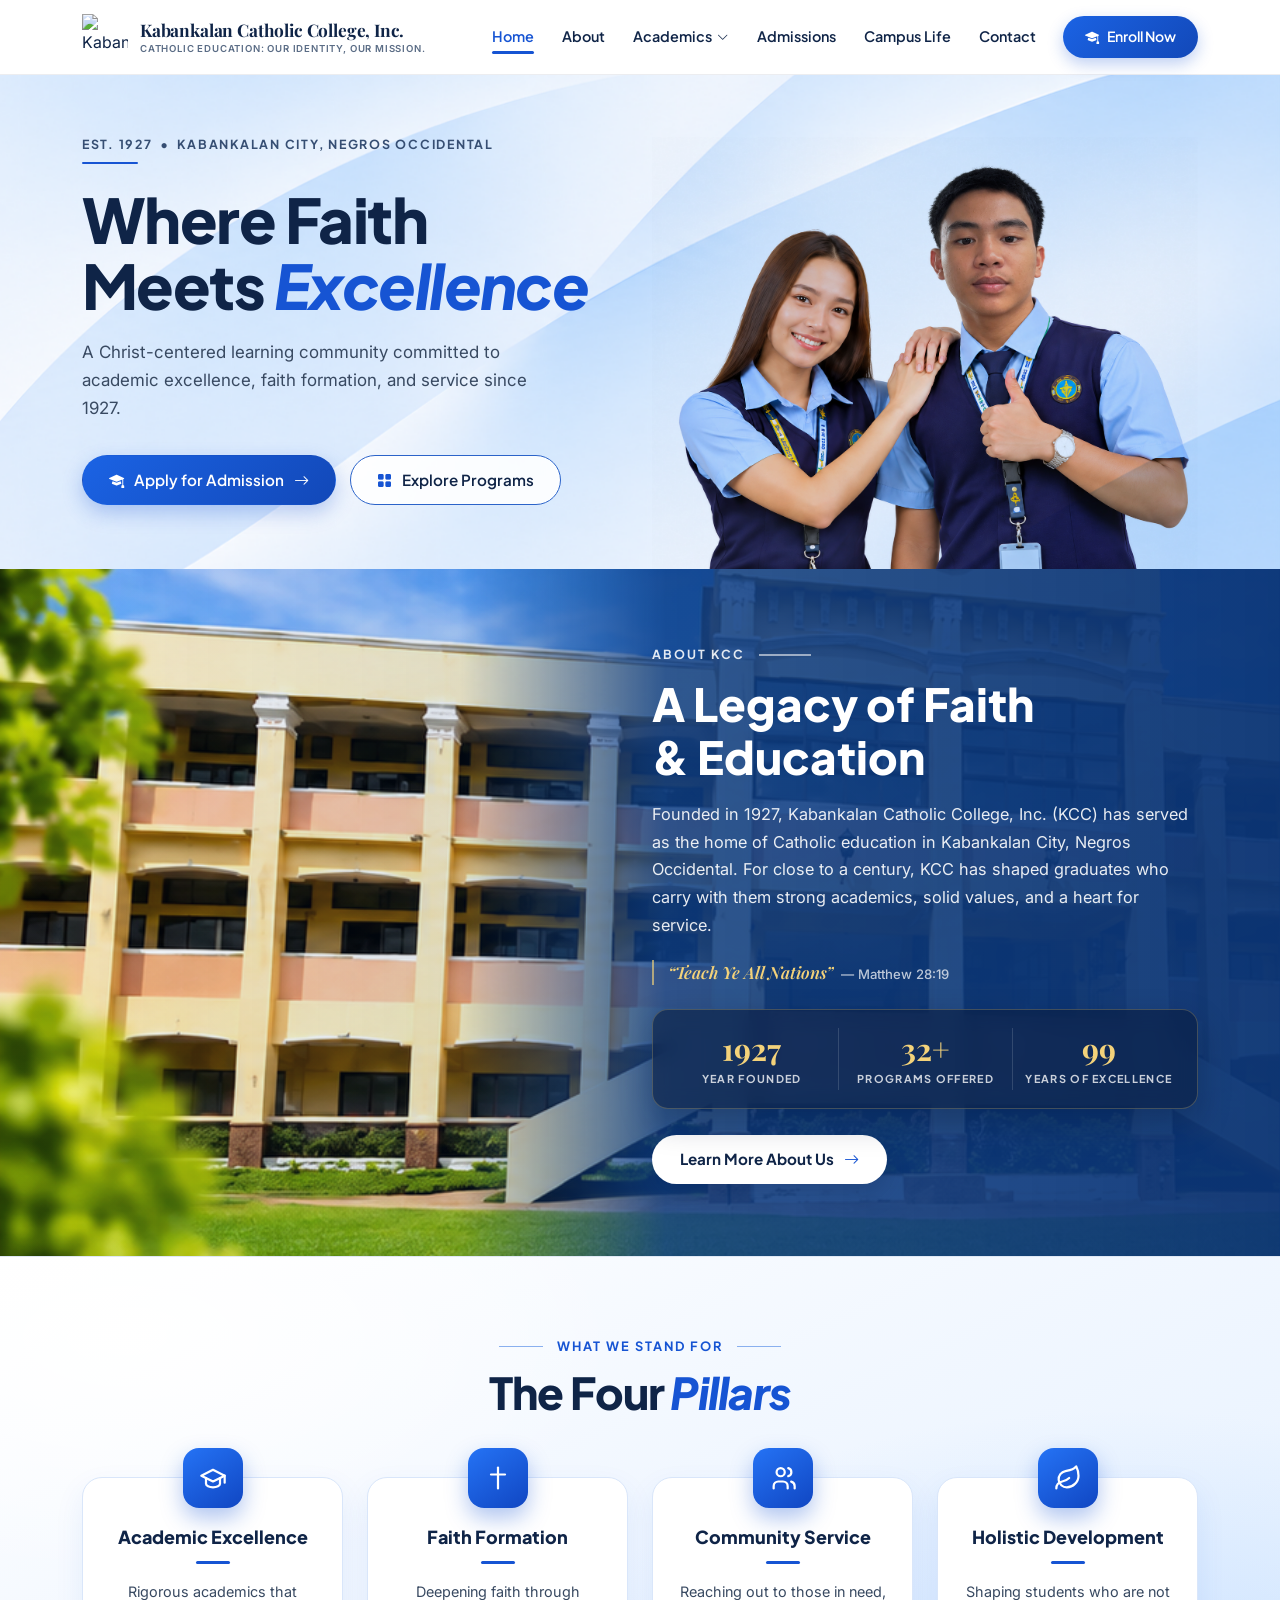
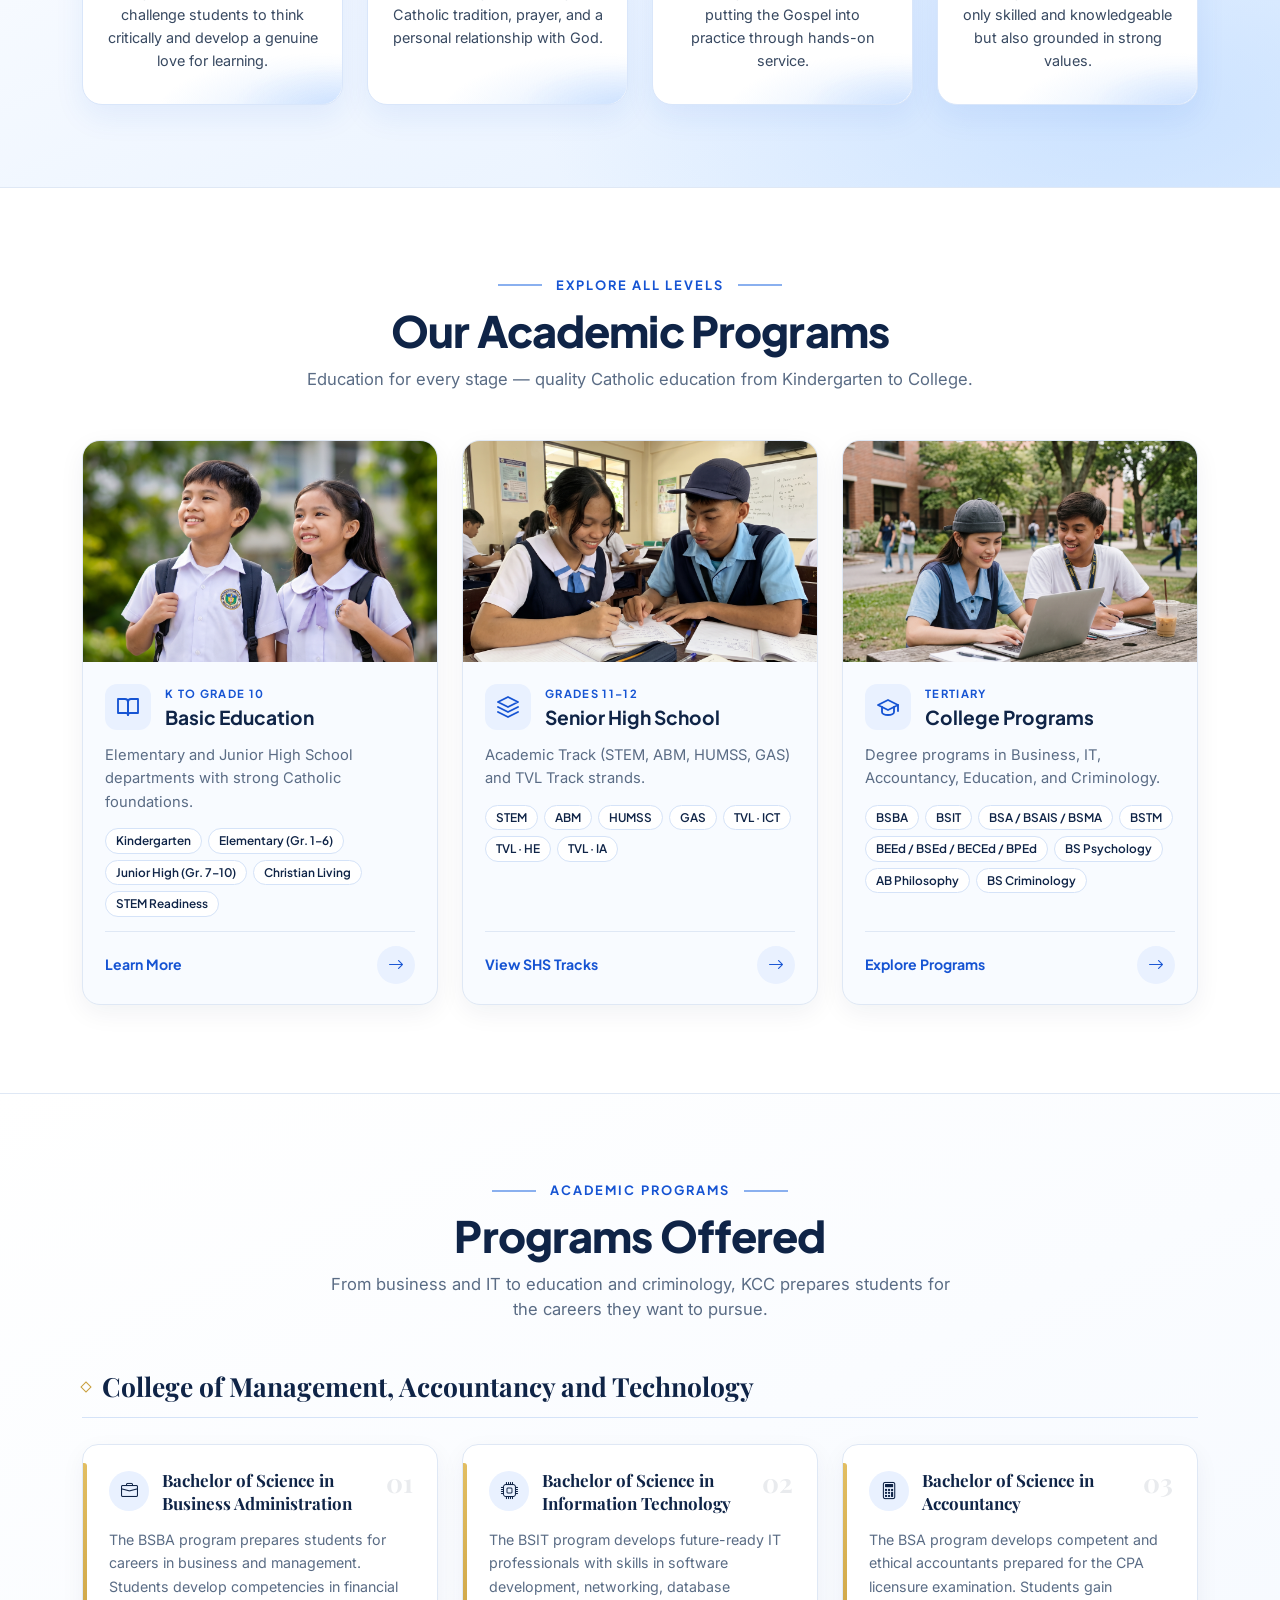
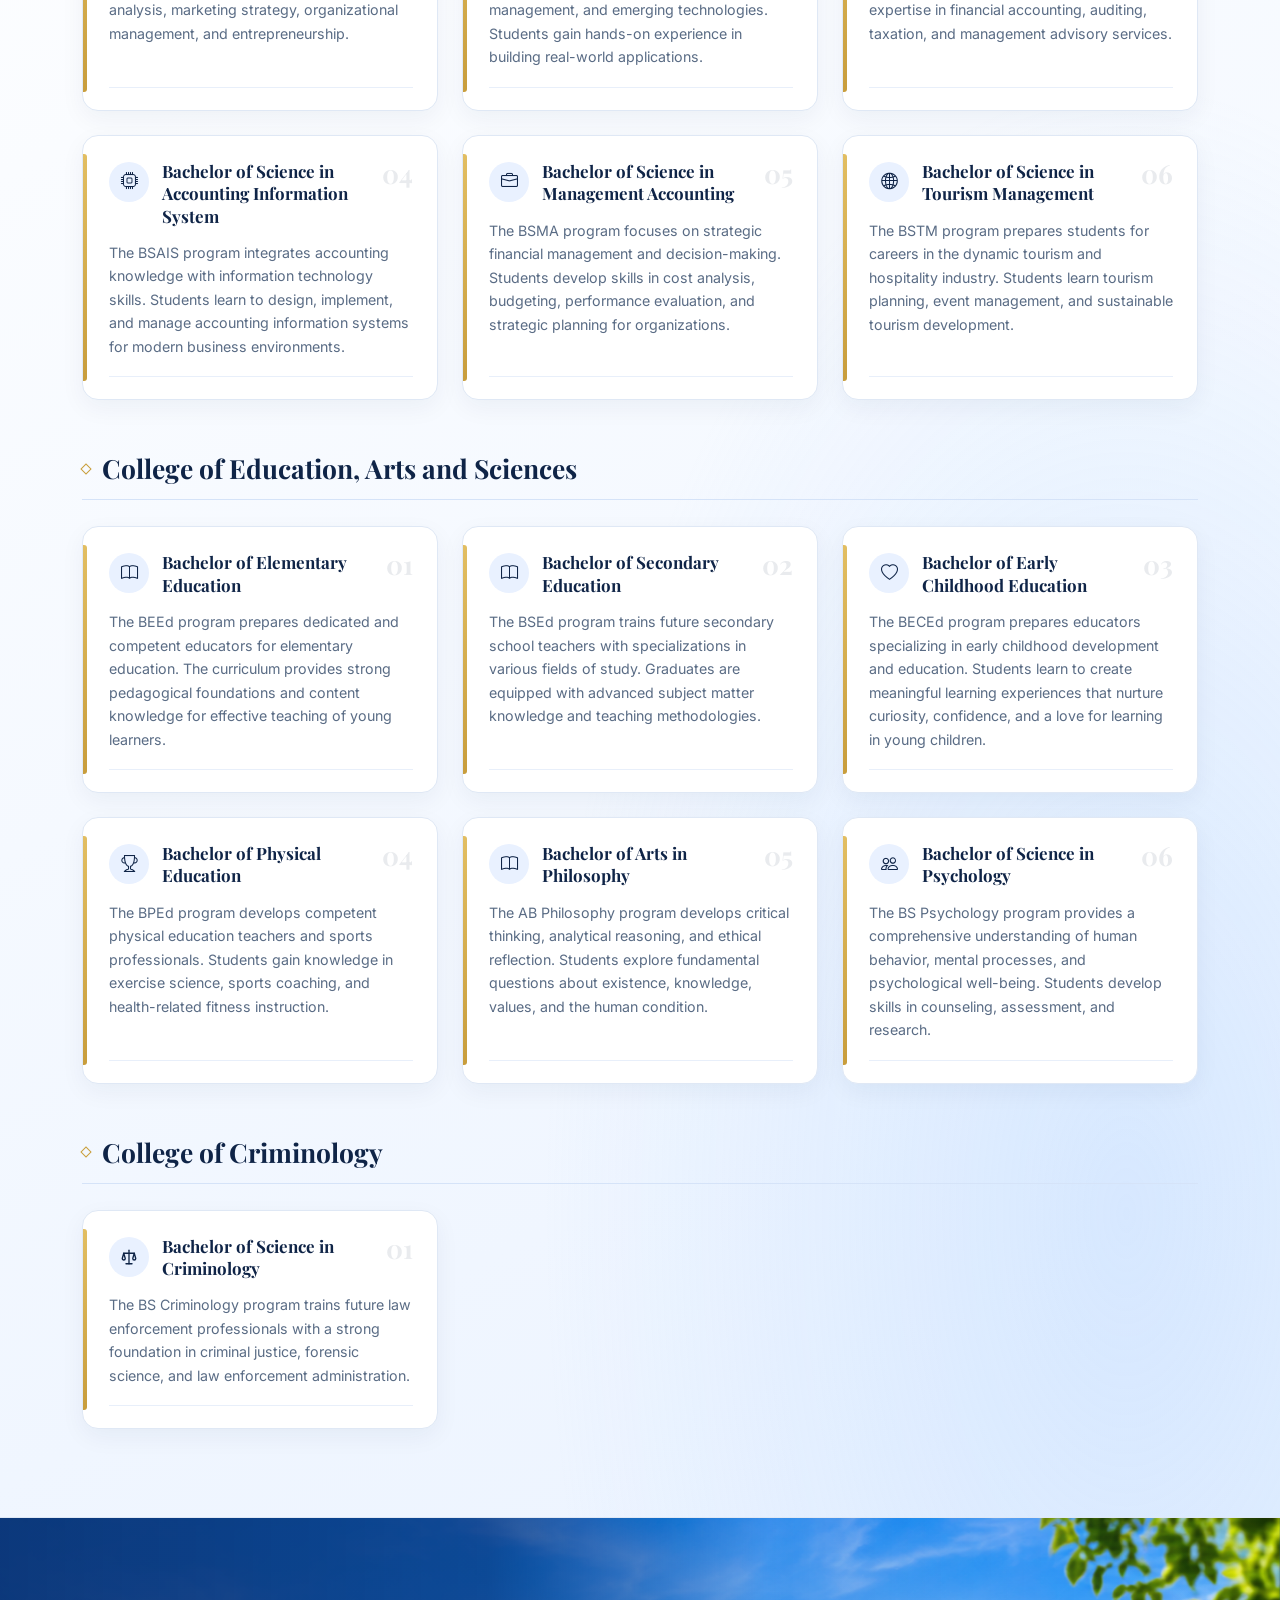
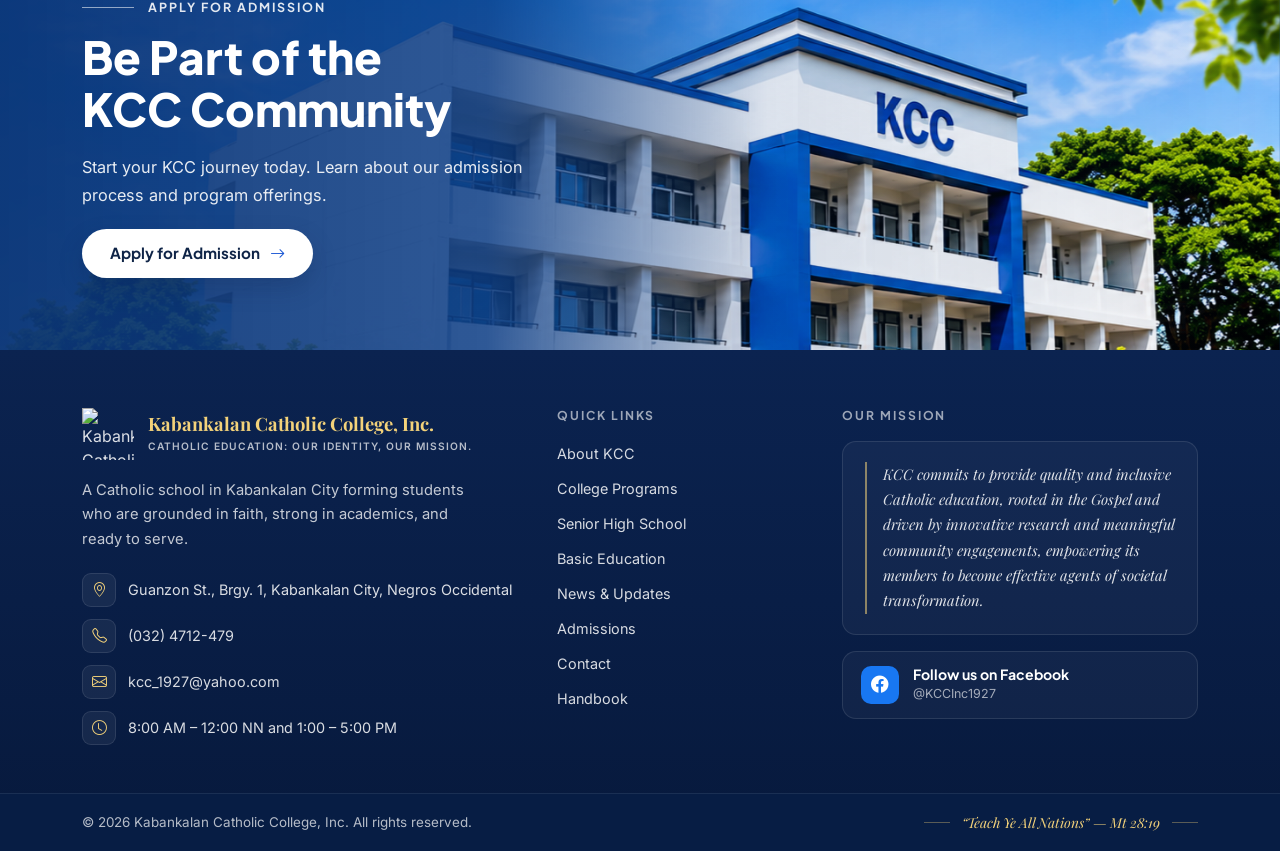
==== commit 5164e910: "add footer information" ====
--- a/index.html
+++ b/index.html
@@ -23,7 +23,7 @@
   <link href="assets/vendor/aos/aos.css" rel="stylesheet">
 
   <!-- KCC Modern Royal Blue Theme -->
-  <link href="assets/css/kcc-theme.css?v=20261127f" rel="stylesheet">
+  <link href="assets/css/kcc-theme.css?v=20261127g" rel="stylesheet">
 </head>
 
 <body class="kcc-home">
@@ -692,9 +692,9 @@
   <footer id="footer" class="kcc-footer-modern">
     <div class="kcc-footer-top">
       <div class="container-xl">
-        <div class="row gy-4 align-items-start">
-
-          <div class="col-lg-4">
+        <div class="row gy-5 align-items-start">
+
+          <div class="col-lg-5">
             <div class="kcc-footer-brand">
               <img src="https://kcc.edu.ph/.netlify/images?w=96&q=85&url=%2Fimages%2Fkcc-logo.png" alt="Kabankalan Catholic College Seal" width="52" height="52">
               <div>
@@ -702,50 +702,57 @@
                 <div class="kcc-footer-brand-tagline">Catholic Education: Our Identity, Our Mission.</div>
               </div>
             </div>
-          </div>
-
-          <div class="col-6 col-lg-2 kcc-footer-col kcc-footer-divider">
-            <h4>Quick Links</h4>
-            <ul class="kcc-footer-links">
-              <li><a data-muted-href="about.html" class="kcc-link-muted">About</a></li>
-              <li><a data-muted-href="programs.html" class="kcc-link-muted">Academics</a></li>
-              <li><a data-muted-href="admissions.html" class="kcc-link-muted">Admissions</a></li>
-              <li><a data-muted-href="campus-life.html" class="kcc-link-muted">Campus Life</a></li>
-              <li><a data-muted-href="news.html" class="kcc-link-muted">News</a></li>
-            </ul>
-          </div>
-
-          <div class="col-12 col-md-6 col-lg-4 kcc-footer-col kcc-footer-divider">
-            <h4>Contact Us</h4>
-            <ul class="kcc-footer-contact">
+            <p class="kcc-footer-desc">
+              A Catholic school in Kabankalan City forming students who are grounded in faith, strong in academics, and ready to serve.
+            </p>
+            <ul class="kcc-footer-contact kcc-footer-contact-enhanced">
               <li>
-                <i class="bi bi-geo-alt-fill"></i>
+                <span class="kcc-footer-contact-icon" aria-hidden="true"><i class="bi bi-geo-alt"></i></span>
                 <span>Guanzon St., Brgy. 1, Kabankalan City, Negros Occidental</span>
               </li>
               <li>
-                <i class="bi bi-telephone-fill"></i>
+                <span class="kcc-footer-contact-icon" aria-hidden="true"><i class="bi bi-telephone"></i></span>
                 <a href="tel:0324712479">(032) 4712-479</a>
               </li>
               <li>
-                <i class="bi bi-envelope-fill"></i>
+                <span class="kcc-footer-contact-icon" aria-hidden="true"><i class="bi bi-envelope"></i></span>
                 <a href="mailto:kcc_1927@yahoo.com">kcc_1927@yahoo.com</a>
               </li>
+              <li>
+                <span class="kcc-footer-contact-icon" aria-hidden="true"><i class="bi bi-clock"></i></span>
+                <span>8:00 AM &ndash; 12:00 NN and 1:00 &ndash; 5:00 PM</span>
+              </li>
             </ul>
           </div>
 
-          <div class="col-6 col-lg-2 kcc-footer-col kcc-footer-divider">
-            <h4>Follow Us</h4>
-            <div class="kcc-social-list">
-              <a href="https://www.facebook.com/KCCInc1927" target="_blank" rel="noopener noreferrer" class="kcc-social-btn" aria-label="KCC Facebook">
-                <i class="bi bi-facebook"></i>
-              </a>
-              <a href="https://www.youtube.com/" target="_blank" rel="noopener noreferrer" class="kcc-social-btn" aria-label="KCC YouTube">
-                <i class="bi bi-youtube"></i>
-              </a>
-              <a href="https://www.facebook.com/KCCInc1927" target="_blank" rel="noopener noreferrer" class="kcc-social-btn" aria-label="KCC Messenger">
-                <i class="bi bi-messenger"></i>
-              </a>
-            </div>
+          <div class="col-sm-6 col-lg-3 kcc-footer-col">
+            <h4 class="kcc-footer-heading">Quick Links</h4>
+            <ul class="kcc-footer-links">
+              <li><a data-muted-href="about.html" class="kcc-link-muted">About KCC</a></li>
+              <li><a data-muted-href="programs.html" class="kcc-link-muted">College Programs</a></li>
+              <li><a data-muted-href="senior-high.html" class="kcc-link-muted">Senior High School</a></li>
+              <li><a data-muted-href="basic-education.html" class="kcc-link-muted">Basic Education</a></li>
+              <li><a data-muted-href="news.html" class="kcc-link-muted">News &amp; Updates</a></li>
+              <li><a data-muted-href="admissions.html" class="kcc-link-muted">Admissions</a></li>
+              <li><a data-muted-href="contact.html" class="kcc-link-muted">Contact</a></li>
+              <li><a data-muted-href="handbook.html" class="kcc-link-muted">Handbook</a></li>
+            </ul>
+          </div>
+
+          <div class="col-sm-6 col-lg-4 kcc-footer-col">
+            <h4 class="kcc-footer-heading">Our Mission</h4>
+            <div class="kcc-footer-mission-card">
+              <blockquote>
+                KCC commits to provide quality and inclusive Catholic education, rooted in the Gospel and driven by innovative research and meaningful community engagements, empowering its members to become effective agents of societal transformation.
+              </blockquote>
+            </div>
+            <a href="https://www.facebook.com/KCCInc1927" target="_blank" rel="noopener noreferrer" class="kcc-footer-fb-card">
+              <span class="kcc-footer-fb-icon" aria-hidden="true"><i class="bi bi-facebook"></i></span>
+              <span class="kcc-footer-fb-text">
+                <span class="kcc-footer-fb-title">Follow us on Facebook</span>
+                <span class="kcc-footer-fb-handle">@KCCInc1927</span>
+              </span>
+            </a>
           </div>
 
         </div>
@@ -754,12 +761,8 @@
 
     <div class="kcc-footer-bottom">
       <div class="container-xl d-flex flex-column flex-md-row align-items-center justify-content-between gap-2">
-        <div>&copy; 2026 Kabankalan Catholic College, Inc. All Rights Reserved.</div>
-        <div class="d-flex align-items-center gap-3">
-          <a data-muted-href="handbook.html" class="kcc-link-muted">Student Handbook</a>
-          <span class="opacity-50">|</span>
-          <a data-muted-href="contact.html" class="kcc-link-muted">Contact Us</a>
-        </div>
+        <div>&copy; 2026 Kabankalan Catholic College, Inc. All rights reserved.</div>
+        <div class="kcc-footer-motto">&ldquo;Teach Ye All Nations&rdquo; &mdash; Mt 28:19</div>
       </div>
     </div>
   </footer><!-- End Footer -->
--- a/assets/css/kcc-theme.css
+++ b/assets/css/kcc-theme.css
@@ -1519,12 +1519,12 @@
 # 6. Footer
 --------------------------------------------------------------*/
 .kcc-footer-modern {
-  background: var(--kcc-navy-deep);
+  background: linear-gradient(180deg, #0b2350 0%, #07193c 100%);
   color: rgba(255, 255, 255, 0.85);
 }
 
 .kcc-footer-top {
-  padding: 52px 0 44px;
+  padding: 58px 0 48px;
 }
 
 .kcc-footer-brand {
@@ -1544,7 +1544,7 @@
   font-family: var(--font-serif);
   font-size: 1.15rem;
   font-weight: 700;
-  color: var(--kcc-white);
+  color: #f3d27a;
   margin: 0;
   line-height: 1.2;
 }
@@ -1558,12 +1558,29 @@
   margin-top: 4px;
 }
 
+.kcc-footer-desc {
+  font-size: 0.92rem;
+  line-height: 1.65;
+  color: rgba(255, 255, 255, 0.76);
+  max-width: 390px;
+  margin: 18px 0 22px;
+}
+
 .kcc-footer-col h4 {
   font-family: var(--font-display);
   font-size: 0.98rem;
   font-weight: 700;
   color: var(--kcc-white);
   margin-bottom: 16px;
+}
+
+.kcc-footer-col h4.kcc-footer-heading {
+  font-size: 0.76rem;
+  font-weight: 700;
+  letter-spacing: 0.16em;
+  text-transform: uppercase;
+  color: rgba(255, 255, 255, 0.6);
+  margin-bottom: 18px;
 }
 
 .kcc-footer-links,
@@ -1573,12 +1590,12 @@
   padding: 0;
   display: flex;
   flex-direction: column;
-  gap: 9px;
+  gap: 11px;
 }
 
 .kcc-footer-links a,
 .kcc-footer-contact a {
-  color: rgba(255, 255, 255, 0.82);
+  color: rgba(255, 255, 255, 0.84);
   font-size: 0.9rem;
 }
 
@@ -1601,6 +1618,104 @@
   color: #7eb0ff;
   margin-top: 2px;
   flex-shrink: 0;
+}
+
+.kcc-footer-contact-enhanced {
+  gap: 12px;
+}
+
+.kcc-footer-contact-enhanced li {
+  align-items: center;
+  gap: 12px;
+}
+
+.kcc-footer-contact-icon {
+  width: 34px;
+  height: 34px;
+  border-radius: 9px;
+  background: rgba(255, 255, 255, 0.06);
+  border: 1px solid rgba(255, 255, 255, 0.1);
+  display: inline-flex;
+  align-items: center;
+  justify-content: center;
+  flex-shrink: 0;
+}
+
+.kcc-footer-contact-icon i {
+  color: #f3d27a;
+  font-size: 0.92rem;
+  margin-top: 0;
+}
+
+.kcc-footer-mission-card {
+  background: rgba(255, 255, 255, 0.04);
+  border: 1px solid rgba(255, 255, 255, 0.1);
+  border-radius: 14px;
+  padding: 20px 22px;
+  margin-bottom: 16px;
+}
+
+.kcc-footer-mission-card blockquote {
+  margin: 0;
+  padding-left: 16px;
+  border-left: 2px solid rgba(243, 210, 122, 0.55);
+  font-family: var(--font-serif);
+  font-style: italic;
+  font-size: 0.92rem;
+  line-height: 1.72;
+  color: rgba(255, 255, 255, 0.86);
+}
+
+.kcc-footer-fb-card {
+  display: flex;
+  align-items: center;
+  gap: 14px;
+  padding: 14px 18px;
+  border-radius: 14px;
+  background: rgba(255, 255, 255, 0.04);
+  border: 1px solid rgba(255, 255, 255, 0.1);
+  color: var(--kcc-white);
+  transition: background-color 0.22s ease, border-color 0.22s ease, transform 0.22s ease;
+}
+
+.kcc-footer-fb-card:hover {
+  background: rgba(255, 255, 255, 0.08);
+  border-color: rgba(243, 210, 122, 0.35);
+  color: var(--kcc-white);
+  transform: translateY(-2px);
+}
+
+.kcc-footer-fb-icon {
+  width: 38px;
+  height: 38px;
+  border-radius: 10px;
+  background: #1877f2;
+  color: var(--kcc-white);
+  display: inline-flex;
+  align-items: center;
+  justify-content: center;
+  font-size: 1.1rem;
+  flex-shrink: 0;
+}
+
+.kcc-footer-fb-text {
+  display: flex;
+  flex-direction: column;
+  min-width: 0;
+}
+
+.kcc-footer-fb-title {
+  font-family: var(--font-display);
+  font-size: 0.88rem;
+  font-weight: 700;
+  color: var(--kcc-white);
+  line-height: 1.25;
+}
+
+.kcc-footer-fb-handle {
+  font-size: 0.78rem;
+  color: rgba(255, 255, 255, 0.62);
+  margin-top: 2px;
 }
 
 .kcc-social-list {
@@ -1648,6 +1763,24 @@
 
 .kcc-footer-bottom a:hover {
   color: var(--kcc-white);
+}
+
+.kcc-footer-motto {
+  display: inline-flex;
+  align-items: center;
+  gap: 12px;
+  font-family: var(--font-serif);
+  font-style: italic;
+  font-size: 0.86rem;
+  color: #f3d27a;
+}
+
+.kcc-footer-motto::before,
+.kcc-footer-motto::after {
+  content: "";
+  width: 26px;
+  height: 1px;
+  background: rgba(243, 210, 122, 0.35);
 }
 
 /* Scroll Top */
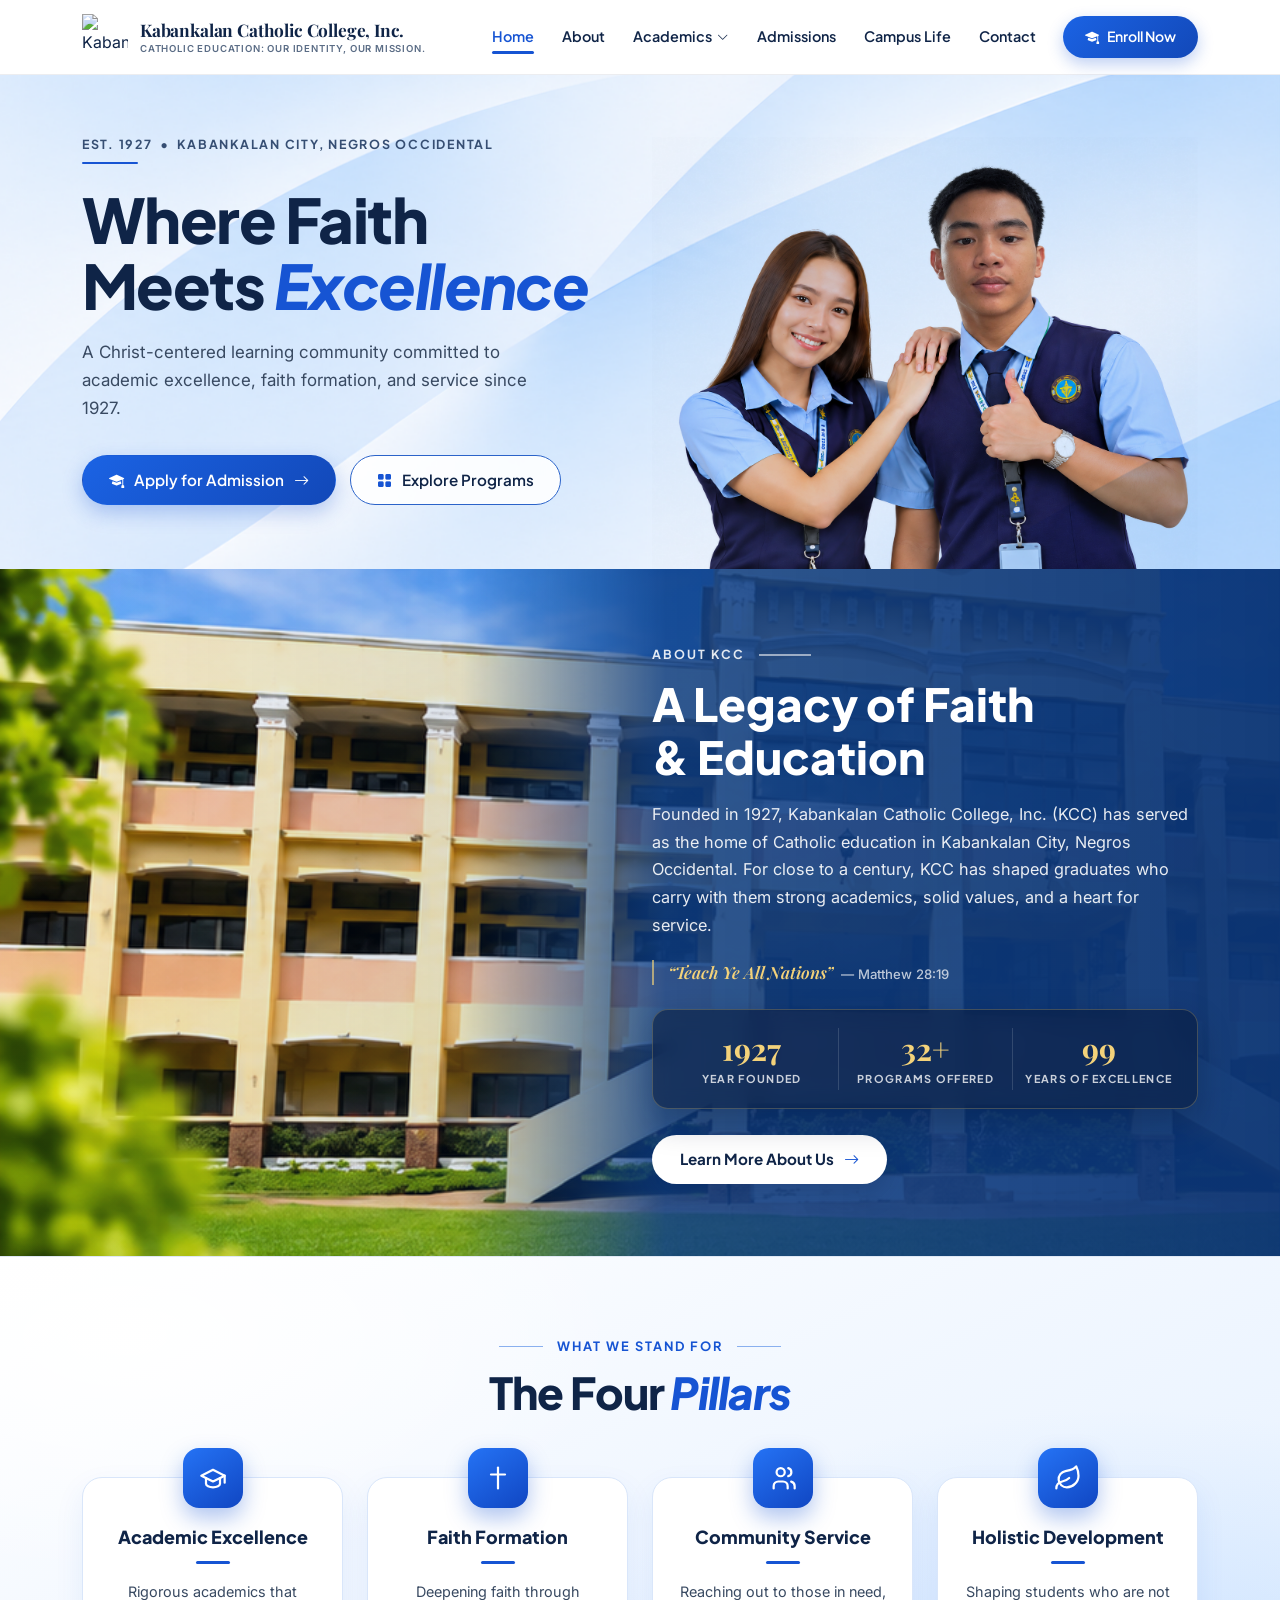
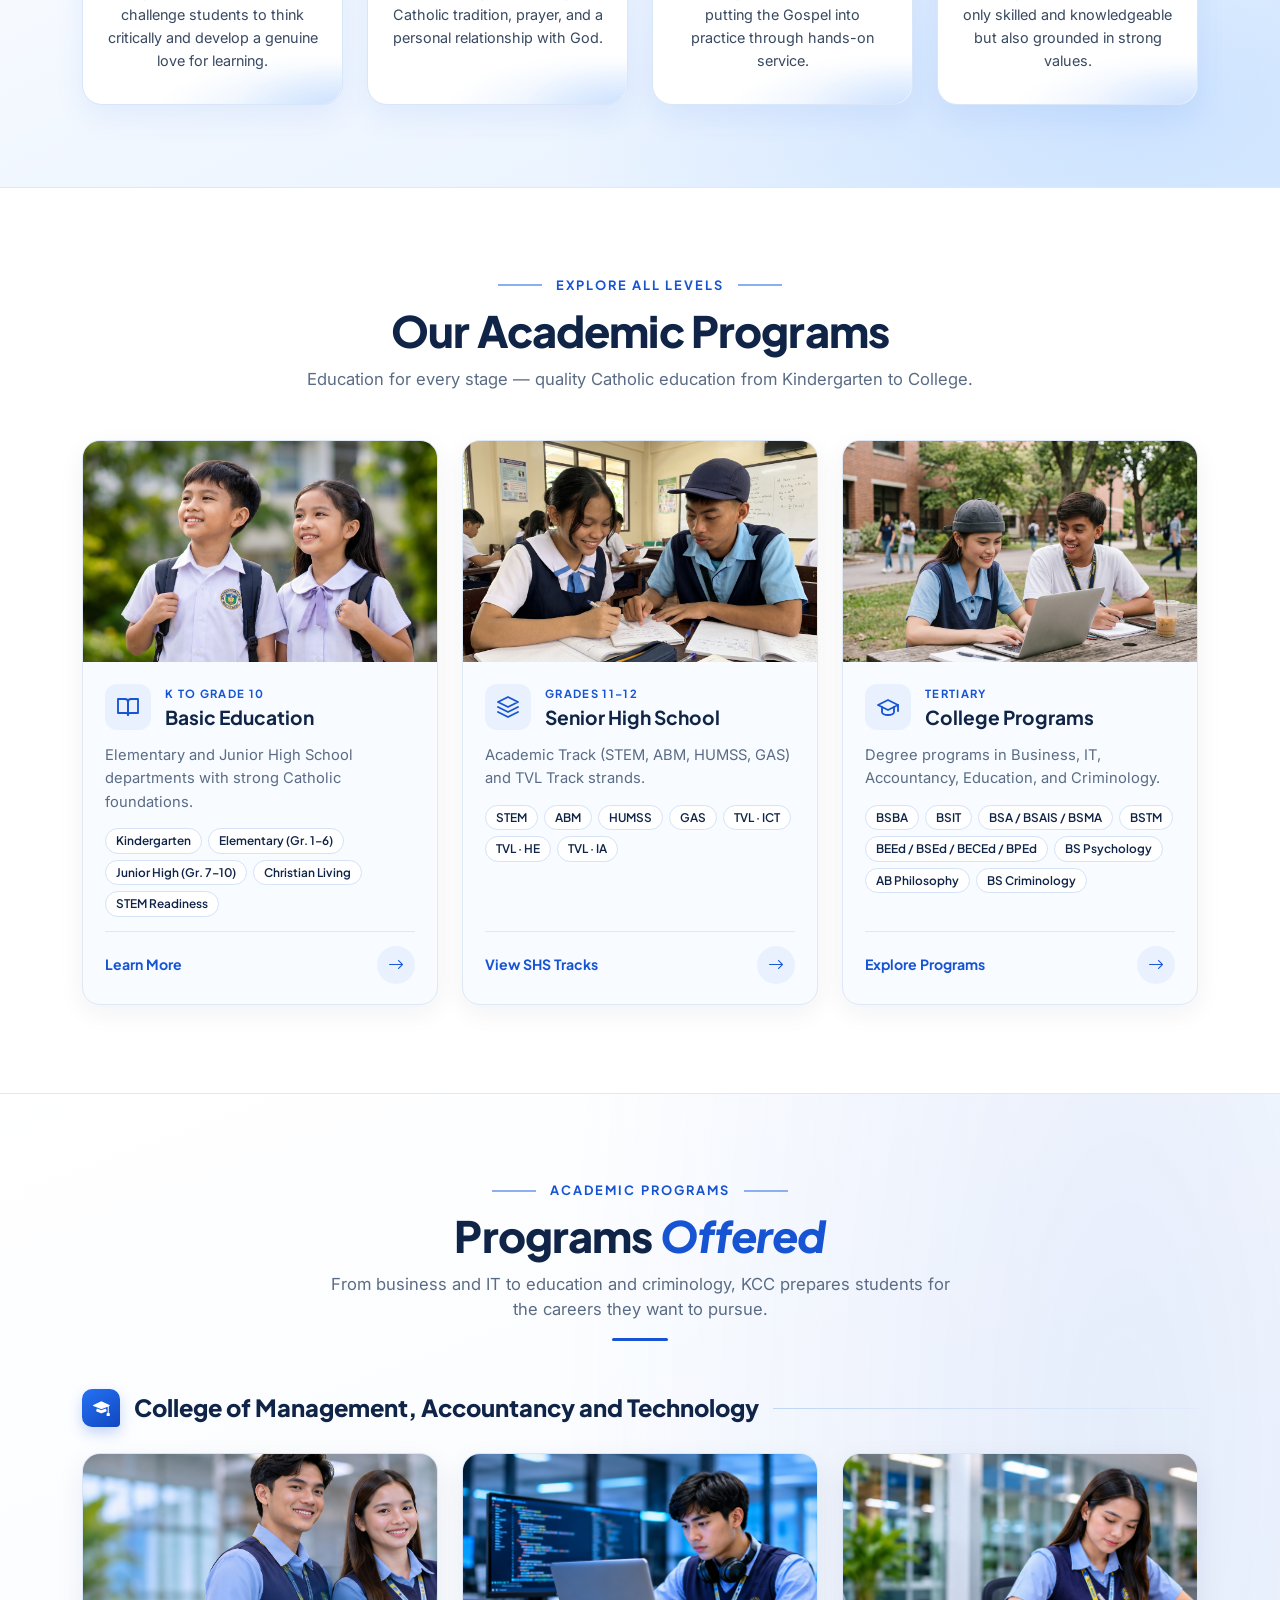
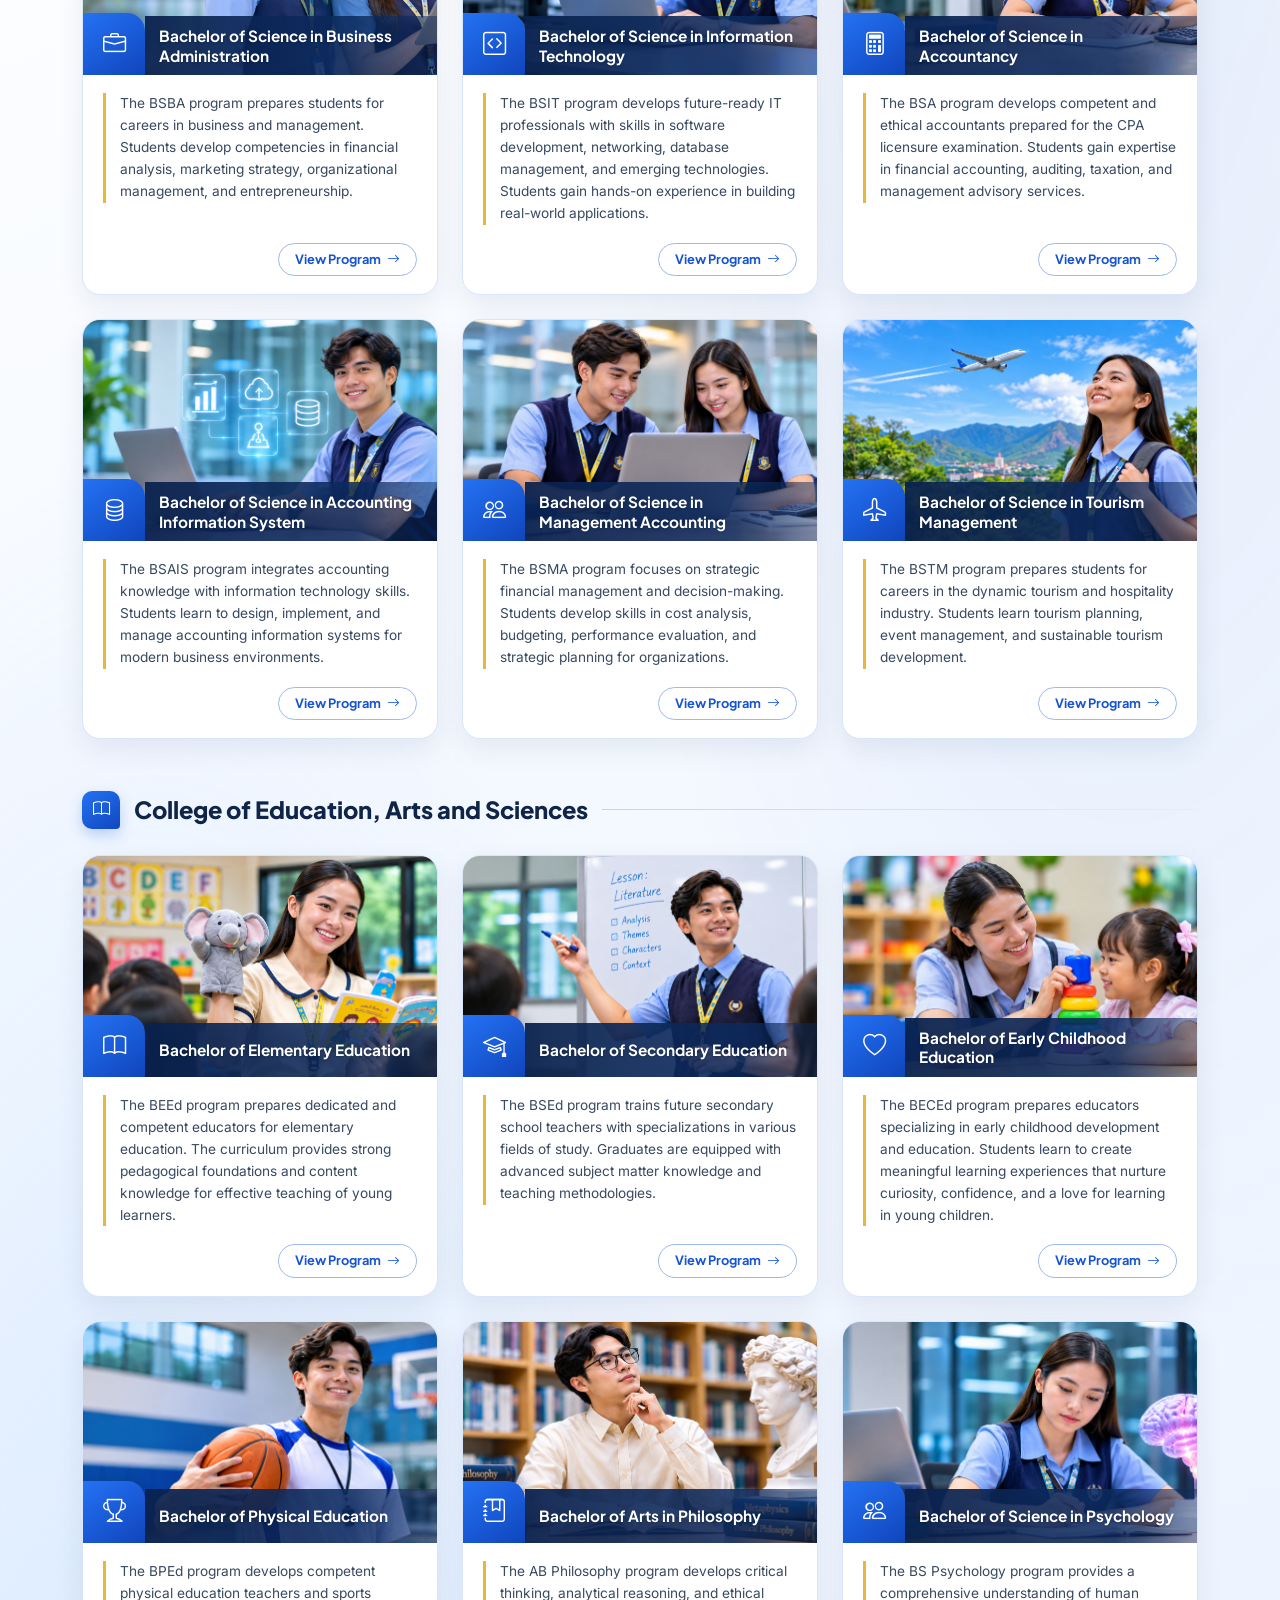
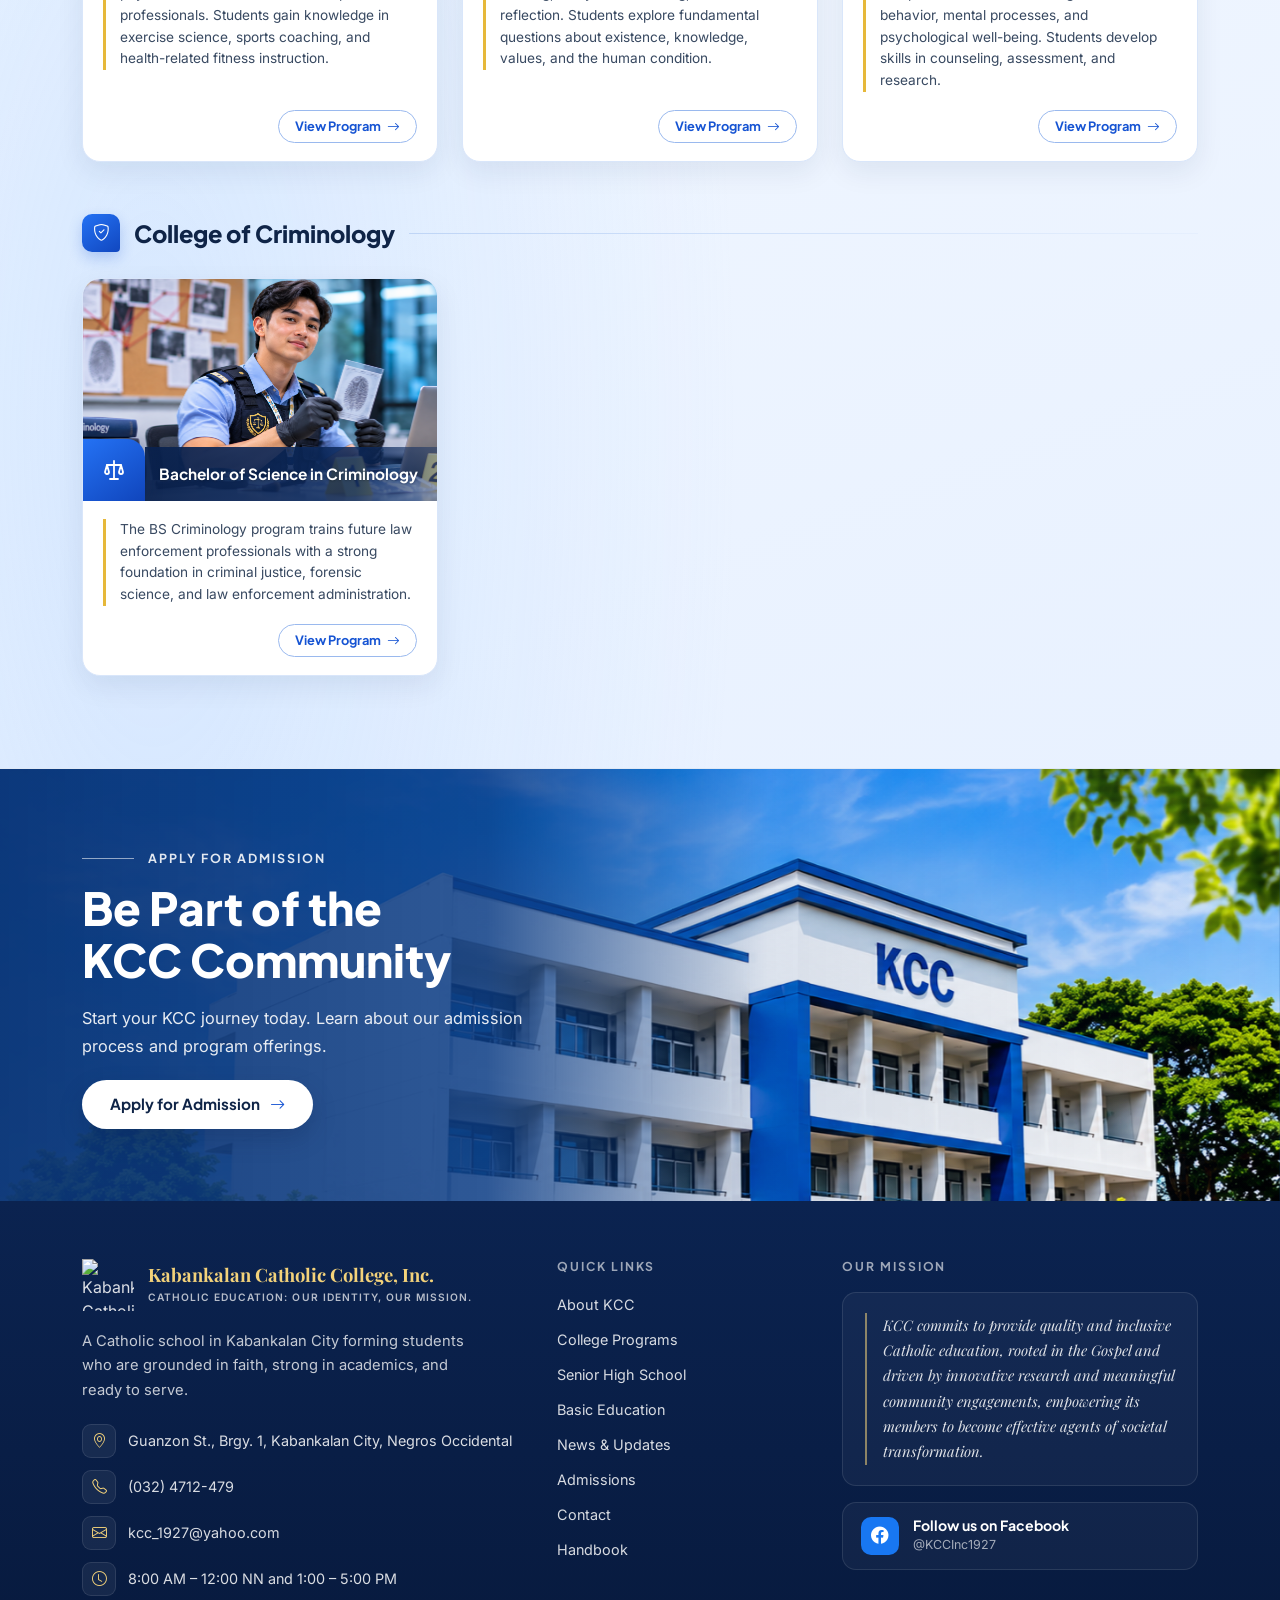
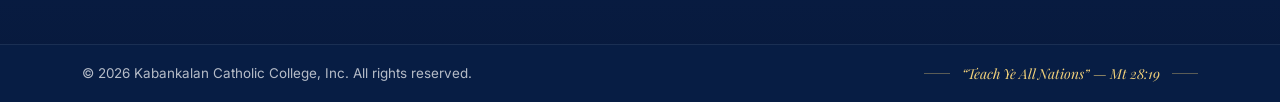
==== commit a1511a8d: "add programs offered" ====
--- a/index.html
+++ b/index.html
@@ -23,7 +23,7 @@
   <link href="assets/vendor/aos/aos.css" rel="stylesheet">
 
   <!-- KCC Modern Royal Blue Theme -->
-  <link href="assets/css/kcc-theme.css?v=20261127g" rel="stylesheet">
+  <link href="assets/css/kcc-theme.css?v=20261127h" rel="stylesheet">
 </head>
 
 <body class="kcc-home">
@@ -408,112 +408,182 @@
 
         <div class="text-center mb-5" data-aos="fade-up">
           <div class="kcc-section-eyebrow">Academic Programs</div>
-          <h2 id="programsOfferedHeading" class="kcc-section-title">Programs Offered</h2>
+          <h2 id="programsOfferedHeading" class="kcc-section-title kcc-offered-title">
+            Programs <span class="accent-word">Offered</span>
+          </h2>
           <p class="kcc-section-subtitle kcc-offered-subtitle">
             From business and IT to education and criminology, KCC prepares students for the careers they want to pursue.
           </p>
+          <div class="kcc-offered-divider" aria-hidden="true"></div>
         </div>
 
         <!-- College of Management, Accountancy and Technology -->
         <div class="kcc-dept-group">
           <div class="kcc-dept-header" data-aos="fade-up">
+            <span class="kcc-dept-badge" aria-hidden="true"><i class="bi bi-mortarboard-fill"></i></span>
             <h3>College of Management, Accountancy and Technology</h3>
           </div>
           <div class="row g-4">
 
             <div class="col-md-6 col-lg-4" data-aos="fade-up" data-aos-delay="0">
               <article class="kcc-offered-card">
-                <div class="kcc-offered-card-head">
-                  <div class="kcc-offered-icon" aria-hidden="true">
-                    <i class="bi bi-briefcase"></i>
-                  </div>
-                  <h4>Bachelor of Science in Business Administration</h4>
-                  <span class="kcc-offered-num" aria-hidden="true">01</span>
-                </div>
-                <p class="kcc-offered-desc">
-                  The BSBA program prepares students for careers in business and management. Students develop competencies in financial analysis, marketing strategy, organizational management, and entrepreneurship.
-                </p>
-                <div class="kcc-offered-rule" aria-hidden="true"></div>
+                <div class="kcc-offered-media">
+                  <img src="assets/img/programs/bsba.jpg" alt="Bachelor of Science in Business Administration" class="kcc-offered-img" loading="lazy">
+                  <div class="kcc-offered-banner">
+                    <div class="kcc-offered-badge" aria-hidden="true">
+                      <i class="bi bi-briefcase"></i>
+                    </div>
+                    <div class="kcc-offered-banner-title">
+                      <h4>Bachelor of Science in Business Administration</h4>
+                    </div>
+                  </div>
+                </div>
+                <div class="kcc-offered-body">
+                  <p class="kcc-offered-desc">
+                    The BSBA program prepares students for careers in business and management. Students develop competencies in financial analysis, marketing strategy, organizational management, and entrepreneurship.
+                  </p>
+                  <div class="kcc-offered-actions">
+                    <a data-muted-href="programs.html" class="btn-kcc-program kcc-link-muted">
+                      <span>View Program</span>
+                      <i class="bi bi-arrow-right"></i>
+                    </a>
+                  </div>
+                </div>
               </article>
             </div>
 
             <div class="col-md-6 col-lg-4" data-aos="fade-up" data-aos-delay="60">
               <article class="kcc-offered-card">
-                <div class="kcc-offered-card-head">
-                  <div class="kcc-offered-icon" aria-hidden="true">
-                    <i class="bi bi-cpu"></i>
-                  </div>
-                  <h4>Bachelor of Science in Information Technology</h4>
-                  <span class="kcc-offered-num" aria-hidden="true">02</span>
-                </div>
-                <p class="kcc-offered-desc">
-                  The BSIT program develops future-ready IT professionals with skills in software development, networking, database management, and emerging technologies. Students gain hands-on experience in building real-world applications.
-                </p>
-                <div class="kcc-offered-rule" aria-hidden="true"></div>
+                <div class="kcc-offered-media">
+                  <img src="assets/img/programs/bsit.png" alt="Bachelor of Science in Information Technology" class="kcc-offered-img" loading="lazy">
+                  <div class="kcc-offered-banner">
+                    <div class="kcc-offered-badge" aria-hidden="true">
+                      <i class="bi bi-code-square"></i>
+                    </div>
+                    <div class="kcc-offered-banner-title">
+                      <h4>Bachelor of Science in Information Technology</h4>
+                    </div>
+                  </div>
+                </div>
+                <div class="kcc-offered-body">
+                  <p class="kcc-offered-desc">
+                    The BSIT program develops future-ready IT professionals with skills in software development, networking, database management, and emerging technologies. Students gain hands-on experience in building real-world applications.
+                  </p>
+                  <div class="kcc-offered-actions">
+                    <a data-muted-href="programs.html" class="btn-kcc-program kcc-link-muted">
+                      <span>View Program</span>
+                      <i class="bi bi-arrow-right"></i>
+                    </a>
+                  </div>
+                </div>
               </article>
             </div>
 
             <div class="col-md-6 col-lg-4" data-aos="fade-up" data-aos-delay="120">
               <article class="kcc-offered-card">
-                <div class="kcc-offered-card-head">
-                  <div class="kcc-offered-icon" aria-hidden="true">
-                    <i class="bi bi-calculator"></i>
-                  </div>
-                  <h4>Bachelor of Science in Accountancy</h4>
-                  <span class="kcc-offered-num" aria-hidden="true">03</span>
-                </div>
-                <p class="kcc-offered-desc">
-                  The BSA program develops competent and ethical accountants prepared for the CPA licensure examination. Students gain expertise in financial accounting, auditing, taxation, and management advisory services.
-                </p>
-                <div class="kcc-offered-rule" aria-hidden="true"></div>
+                <div class="kcc-offered-media">
+                  <img src="assets/img/programs/bsa.png" alt="Bachelor of Science in Accountancy" class="kcc-offered-img" loading="lazy">
+                  <div class="kcc-offered-banner">
+                    <div class="kcc-offered-badge" aria-hidden="true">
+                      <i class="bi bi-calculator"></i>
+                    </div>
+                    <div class="kcc-offered-banner-title">
+                      <h4>Bachelor of Science in Accountancy</h4>
+                    </div>
+                  </div>
+                </div>
+                <div class="kcc-offered-body">
+                  <p class="kcc-offered-desc">
+                    The BSA program develops competent and ethical accountants prepared for the CPA licensure examination. Students gain expertise in financial accounting, auditing, taxation, and management advisory services.
+                  </p>
+                  <div class="kcc-offered-actions">
+                    <a data-muted-href="programs.html" class="btn-kcc-program kcc-link-muted">
+                      <span>View Program</span>
+                      <i class="bi bi-arrow-right"></i>
+                    </a>
+                  </div>
+                </div>
               </article>
             </div>
 
             <div class="col-md-6 col-lg-4" data-aos="fade-up" data-aos-delay="0">
               <article class="kcc-offered-card">
-                <div class="kcc-offered-card-head">
-                  <div class="kcc-offered-icon" aria-hidden="true">
-                    <i class="bi bi-cpu"></i>
-                  </div>
-                  <h4>Bachelor of Science in Accounting Information System</h4>
-                  <span class="kcc-offered-num" aria-hidden="true">04</span>
-                </div>
-                <p class="kcc-offered-desc">
-                  The BSAIS program integrates accounting knowledge with information technology skills. Students learn to design, implement, and manage accounting information systems for modern business environments.
-                </p>
-                <div class="kcc-offered-rule" aria-hidden="true"></div>
+                <div class="kcc-offered-media">
+                  <img src="assets/img/programs/bsis.png" alt="Bachelor of Science in Accounting Information System" class="kcc-offered-img" loading="lazy">
+                  <div class="kcc-offered-banner">
+                    <div class="kcc-offered-badge" aria-hidden="true">
+                      <i class="bi bi-database"></i>
+                    </div>
+                    <div class="kcc-offered-banner-title">
+                      <h4>Bachelor of Science in Accounting Information System</h4>
+                    </div>
+                  </div>
+                </div>
+                <div class="kcc-offered-body">
+                  <p class="kcc-offered-desc">
+                    The BSAIS program integrates accounting knowledge with information technology skills. Students learn to design, implement, and manage accounting information systems for modern business environments.
+                  </p>
+                  <div class="kcc-offered-actions">
+                    <a data-muted-href="programs.html" class="btn-kcc-program kcc-link-muted">
+                      <span>View Program</span>
+                      <i class="bi bi-arrow-right"></i>
+                    </a>
+                  </div>
+                </div>
               </article>
             </div>
 
             <div class="col-md-6 col-lg-4" data-aos="fade-up" data-aos-delay="60">
               <article class="kcc-offered-card">
-                <div class="kcc-offered-card-head">
-                  <div class="kcc-offered-icon" aria-hidden="true">
-                    <i class="bi bi-briefcase"></i>
-                  </div>
-                  <h4>Bachelor of Science in Management Accounting</h4>
-                  <span class="kcc-offered-num" aria-hidden="true">05</span>
-                </div>
-                <p class="kcc-offered-desc">
-                  The BSMA program focuses on strategic financial management and decision-making. Students develop skills in cost analysis, budgeting, performance evaluation, and strategic planning for organizations.
-                </p>
-                <div class="kcc-offered-rule" aria-hidden="true"></div>
+                <div class="kcc-offered-media">
+                  <img src="assets/img/programs/bsais.png" alt="Bachelor of Science in Management Accounting" class="kcc-offered-img" loading="lazy">
+                  <div class="kcc-offered-banner">
+                    <div class="kcc-offered-badge" aria-hidden="true">
+                      <i class="bi bi-people"></i>
+                    </div>
+                    <div class="kcc-offered-banner-title">
+                      <h4>Bachelor of Science in Management Accounting</h4>
+                    </div>
+                  </div>
+                </div>
+                <div class="kcc-offered-body">
+                  <p class="kcc-offered-desc">
+                    The BSMA program focuses on strategic financial management and decision-making. Students develop skills in cost analysis, budgeting, performance evaluation, and strategic planning for organizations.
+                  </p>
+                  <div class="kcc-offered-actions">
+                    <a data-muted-href="programs.html" class="btn-kcc-program kcc-link-muted">
+                      <span>View Program</span>
+                      <i class="bi bi-arrow-right"></i>
+                    </a>
+                  </div>
+                </div>
               </article>
             </div>
 
             <div class="col-md-6 col-lg-4" data-aos="fade-up" data-aos-delay="120">
               <article class="kcc-offered-card">
-                <div class="kcc-offered-card-head">
-                  <div class="kcc-offered-icon" aria-hidden="true">
-                    <i class="bi bi-globe2"></i>
-                  </div>
-                  <h4>Bachelor of Science in Tourism Management</h4>
-                  <span class="kcc-offered-num" aria-hidden="true">06</span>
-                </div>
-                <p class="kcc-offered-desc">
-                  The BSTM program prepares students for careers in the dynamic tourism and hospitality industry. Students learn tourism planning, event management, and sustainable tourism development.
-                </p>
-                <div class="kcc-offered-rule" aria-hidden="true"></div>
+                <div class="kcc-offered-media">
+                  <img src="assets/img/programs/bstm.png" alt="Bachelor of Science in Tourism Management" class="kcc-offered-img" loading="lazy">
+                  <div class="kcc-offered-banner">
+                    <div class="kcc-offered-badge" aria-hidden="true">
+                      <i class="bi bi-airplane"></i>
+                    </div>
+                    <div class="kcc-offered-banner-title">
+                      <h4>Bachelor of Science in Tourism Management</h4>
+                    </div>
+                  </div>
+                </div>
+                <div class="kcc-offered-body">
+                  <p class="kcc-offered-desc">
+                    The BSTM program prepares students for careers in the dynamic tourism and hospitality industry. Students learn tourism planning, event management, and sustainable tourism development.
+                  </p>
+                  <div class="kcc-offered-actions">
+                    <a data-muted-href="programs.html" class="btn-kcc-program kcc-link-muted">
+                      <span>View Program</span>
+                      <i class="bi bi-arrow-right"></i>
+                    </a>
+                  </div>
+                </div>
               </article>
             </div>
 
@@ -523,103 +593,170 @@
         <!-- College of Education, Arts and Sciences -->
         <div class="kcc-dept-group">
           <div class="kcc-dept-header" data-aos="fade-up">
+            <span class="kcc-dept-badge" aria-hidden="true"><i class="bi bi-book"></i></span>
             <h3>College of Education, Arts and Sciences</h3>
           </div>
           <div class="row g-4">
 
             <div class="col-md-6 col-lg-4" data-aos="fade-up" data-aos-delay="0">
               <article class="kcc-offered-card">
-                <div class="kcc-offered-card-head">
-                  <div class="kcc-offered-icon" aria-hidden="true">
-                    <i class="bi bi-book"></i>
-                  </div>
-                  <h4>Bachelor of Elementary Education</h4>
-                  <span class="kcc-offered-num" aria-hidden="true">01</span>
-                </div>
-                <p class="kcc-offered-desc">
-                  The BEEd program prepares dedicated and competent educators for elementary education. The curriculum provides strong pedagogical foundations and content knowledge for effective teaching of young learners.
-                </p>
-                <div class="kcc-offered-rule" aria-hidden="true"></div>
+                <div class="kcc-offered-media">
+                  <img src="assets/img/programs/beed.png" alt="Bachelor of Elementary Education" class="kcc-offered-img" loading="lazy">
+                  <div class="kcc-offered-banner">
+                    <div class="kcc-offered-badge" aria-hidden="true">
+                      <i class="bi bi-book"></i>
+                    </div>
+                    <div class="kcc-offered-banner-title">
+                      <h4>Bachelor of Elementary Education</h4>
+                    </div>
+                  </div>
+                </div>
+                <div class="kcc-offered-body">
+                  <p class="kcc-offered-desc">
+                    The BEEd program prepares dedicated and competent educators for elementary education. The curriculum provides strong pedagogical foundations and content knowledge for effective teaching of young learners.
+                  </p>
+                  <div class="kcc-offered-actions">
+                    <a data-muted-href="programs.html" class="btn-kcc-program kcc-link-muted">
+                      <span>View Program</span>
+                      <i class="bi bi-arrow-right"></i>
+                    </a>
+                  </div>
+                </div>
               </article>
             </div>
 
             <div class="col-md-6 col-lg-4" data-aos="fade-up" data-aos-delay="60">
               <article class="kcc-offered-card">
-                <div class="kcc-offered-card-head">
-                  <div class="kcc-offered-icon" aria-hidden="true">
-                    <i class="bi bi-book"></i>
-                  </div>
-                  <h4>Bachelor of Secondary Education</h4>
-                  <span class="kcc-offered-num" aria-hidden="true">02</span>
-                </div>
-                <p class="kcc-offered-desc">
-                  The BSEd program trains future secondary school teachers with specializations in various fields of study. Graduates are equipped with advanced subject matter knowledge and teaching methodologies.
-                </p>
-                <div class="kcc-offered-rule" aria-hidden="true"></div>
+                <div class="kcc-offered-media">
+                  <img src="assets/img/programs/bsed.png" alt="Bachelor of Secondary Education" class="kcc-offered-img" loading="lazy">
+                  <div class="kcc-offered-banner">
+                    <div class="kcc-offered-badge" aria-hidden="true">
+                      <i class="bi bi-mortarboard"></i>
+                    </div>
+                    <div class="kcc-offered-banner-title">
+                      <h4>Bachelor of Secondary Education</h4>
+                    </div>
+                  </div>
+                </div>
+                <div class="kcc-offered-body">
+                  <p class="kcc-offered-desc">
+                    The BSEd program trains future secondary school teachers with specializations in various fields of study. Graduates are equipped with advanced subject matter knowledge and teaching methodologies.
+                  </p>
+                  <div class="kcc-offered-actions">
+                    <a data-muted-href="programs.html" class="btn-kcc-program kcc-link-muted">
+                      <span>View Program</span>
+                      <i class="bi bi-arrow-right"></i>
+                    </a>
+                  </div>
+                </div>
               </article>
             </div>
 
             <div class="col-md-6 col-lg-4" data-aos="fade-up" data-aos-delay="120">
               <article class="kcc-offered-card">
-                <div class="kcc-offered-card-head">
-                  <div class="kcc-offered-icon" aria-hidden="true">
-                    <i class="bi bi-heart"></i>
-                  </div>
-                  <h4>Bachelor of Early Childhood Education</h4>
-                  <span class="kcc-offered-num" aria-hidden="true">03</span>
-                </div>
-                <p class="kcc-offered-desc">
-                  The BECEd program prepares educators specializing in early childhood development and education. Students learn to create meaningful learning experiences that nurture curiosity, confidence, and a love for learning in young children.
-                </p>
-                <div class="kcc-offered-rule" aria-hidden="true"></div>
+                <div class="kcc-offered-media">
+                  <img src="assets/img/programs/beced.png" alt="Bachelor of Early Childhood Education" class="kcc-offered-img" loading="lazy">
+                  <div class="kcc-offered-banner">
+                    <div class="kcc-offered-badge" aria-hidden="true">
+                      <i class="bi bi-heart"></i>
+                    </div>
+                    <div class="kcc-offered-banner-title">
+                      <h4>Bachelor of Early Childhood Education</h4>
+                    </div>
+                  </div>
+                </div>
+                <div class="kcc-offered-body">
+                  <p class="kcc-offered-desc">
+                    The BECEd program prepares educators specializing in early childhood development and education. Students learn to create meaningful learning experiences that nurture curiosity, confidence, and a love for learning in young children.
+                  </p>
+                  <div class="kcc-offered-actions">
+                    <a data-muted-href="programs.html" class="btn-kcc-program kcc-link-muted">
+                      <span>View Program</span>
+                      <i class="bi bi-arrow-right"></i>
+                    </a>
+                  </div>
+                </div>
               </article>
             </div>
 
             <div class="col-md-6 col-lg-4" data-aos="fade-up" data-aos-delay="0">
               <article class="kcc-offered-card">
-                <div class="kcc-offered-card-head">
-                  <div class="kcc-offered-icon" aria-hidden="true">
-                    <i class="bi bi-trophy"></i>
-                  </div>
-                  <h4>Bachelor of Physical Education</h4>
-                  <span class="kcc-offered-num" aria-hidden="true">04</span>
-                </div>
-                <p class="kcc-offered-desc">
-                  The BPEd program develops competent physical education teachers and sports professionals. Students gain knowledge in exercise science, sports coaching, and health-related fitness instruction.
-                </p>
-                <div class="kcc-offered-rule" aria-hidden="true"></div>
+                <div class="kcc-offered-media">
+                  <img src="assets/img/programs/bped.png" alt="Bachelor of Physical Education" class="kcc-offered-img" loading="lazy">
+                  <div class="kcc-offered-banner">
+                    <div class="kcc-offered-badge" aria-hidden="true">
+                      <i class="bi bi-trophy"></i>
+                    </div>
+                    <div class="kcc-offered-banner-title">
+                      <h4>Bachelor of Physical Education</h4>
+                    </div>
+                  </div>
+                </div>
+                <div class="kcc-offered-body">
+                  <p class="kcc-offered-desc">
+                    The BPEd program develops competent physical education teachers and sports professionals. Students gain knowledge in exercise science, sports coaching, and health-related fitness instruction.
+                  </p>
+                  <div class="kcc-offered-actions">
+                    <a data-muted-href="programs.html" class="btn-kcc-program kcc-link-muted">
+                      <span>View Program</span>
+                      <i class="bi bi-arrow-right"></i>
+                    </a>
+                  </div>
+                </div>
               </article>
             </div>
 
             <div class="col-md-6 col-lg-4" data-aos="fade-up" data-aos-delay="60">
               <article class="kcc-offered-card">
-                <div class="kcc-offered-card-head">
-                  <div class="kcc-offered-icon" aria-hidden="true">
-                    <i class="bi bi-book"></i>
-                  </div>
-                  <h4>Bachelor of Arts in Philosophy</h4>
-                  <span class="kcc-offered-num" aria-hidden="true">05</span>
-                </div>
-                <p class="kcc-offered-desc">
-                  The AB Philosophy program develops critical thinking, analytical reasoning, and ethical reflection. Students explore fundamental questions about existence, knowledge, values, and the human condition.
-                </p>
-                <div class="kcc-offered-rule" aria-hidden="true"></div>
+                <div class="kcc-offered-media">
+                  <img src="assets/img/programs/baphilo.png" alt="Bachelor of Arts in Philosophy" class="kcc-offered-img" loading="lazy">
+                  <div class="kcc-offered-banner">
+                    <div class="kcc-offered-badge" aria-hidden="true">
+                      <i class="bi bi-journal-bookmark"></i>
+                    </div>
+                    <div class="kcc-offered-banner-title">
+                      <h4>Bachelor of Arts in Philosophy</h4>
+                    </div>
+                  </div>
+                </div>
+                <div class="kcc-offered-body">
+                  <p class="kcc-offered-desc">
+                    The AB Philosophy program develops critical thinking, analytical reasoning, and ethical reflection. Students explore fundamental questions about existence, knowledge, values, and the human condition.
+                  </p>
+                  <div class="kcc-offered-actions">
+                    <a data-muted-href="programs.html" class="btn-kcc-program kcc-link-muted">
+                      <span>View Program</span>
+                      <i class="bi bi-arrow-right"></i>
+                    </a>
+                  </div>
+                </div>
               </article>
             </div>
 
             <div class="col-md-6 col-lg-4" data-aos="fade-up" data-aos-delay="120">
               <article class="kcc-offered-card">
-                <div class="kcc-offered-card-head">
-                  <div class="kcc-offered-icon" aria-hidden="true">
-                    <i class="bi bi-people"></i>
-                  </div>
-                  <h4>Bachelor of Science in Psychology</h4>
-                  <span class="kcc-offered-num" aria-hidden="true">06</span>
-                </div>
-                <p class="kcc-offered-desc">
-                  The BS Psychology program provides a comprehensive understanding of human behavior, mental processes, and psychological well-being. Students develop skills in counseling, assessment, and research.
-                </p>
-                <div class="kcc-offered-rule" aria-hidden="true"></div>
+                <div class="kcc-offered-media">
+                  <img src="assets/img/programs/bspsycho.png" alt="Bachelor of Science in Psychology" class="kcc-offered-img" loading="lazy">
+                  <div class="kcc-offered-banner">
+                    <div class="kcc-offered-badge" aria-hidden="true">
+                      <i class="bi bi-people"></i>
+                    </div>
+                    <div class="kcc-offered-banner-title">
+                      <h4>Bachelor of Science in Psychology</h4>
+                    </div>
+                  </div>
+                </div>
+                <div class="kcc-offered-body">
+                  <p class="kcc-offered-desc">
+                    The BS Psychology program provides a comprehensive understanding of human behavior, mental processes, and psychological well-being. Students develop skills in counseling, assessment, and research.
+                  </p>
+                  <div class="kcc-offered-actions">
+                    <a data-muted-href="programs.html" class="btn-kcc-program kcc-link-muted">
+                      <span>View Program</span>
+                      <i class="bi bi-arrow-right"></i>
+                    </a>
+                  </div>
+                </div>
               </article>
             </div>
 
@@ -629,29 +766,41 @@
         <!-- College of Criminology -->
         <div class="kcc-dept-group">
           <div class="kcc-dept-header" data-aos="fade-up">
+            <span class="kcc-dept-badge" aria-hidden="true"><i class="bi bi-shield-check"></i></span>
             <h3>College of Criminology</h3>
           </div>
           <div class="row g-4">
 
             <div class="col-md-6 col-lg-4" data-aos="fade-up" data-aos-delay="0">
               <article class="kcc-offered-card">
-                <div class="kcc-offered-card-head">
-                  <div class="kcc-offered-icon" aria-hidden="true">
-                    <svg width="18" height="18" viewBox="0 0 24 24" fill="none" stroke="currentColor" stroke-width="1.8" stroke-linecap="round" stroke-linejoin="round">
-                      <path d="M12 3v18"></path>
-                      <path d="M5 7h14"></path>
-                      <path d="M3 14l2-7 2 7a2 2 0 0 1-4 0z"></path>
-                      <path d="M17 14l2-7 2 7a2 2 0 0 1-4 0z"></path>
-                      <path d="M8 21h8"></path>
-                    </svg>
-                  </div>
-                  <h4>Bachelor of Science in Criminology</h4>
-                  <span class="kcc-offered-num" aria-hidden="true">01</span>
-                </div>
-                <p class="kcc-offered-desc">
-                  The BS Criminology program trains future law enforcement professionals with a strong foundation in criminal justice, forensic science, and law enforcement administration.
-                </p>
-                <div class="kcc-offered-rule" aria-hidden="true"></div>
+                <div class="kcc-offered-media">
+                  <img src="assets/img/programs/bscrim.png" alt="Bachelor of Science in Criminology" class="kcc-offered-img" loading="lazy">
+                  <div class="kcc-offered-banner">
+                    <div class="kcc-offered-badge" aria-hidden="true">
+                      <svg width="24" height="24" viewBox="0 0 24 24" fill="none" stroke="currentColor" stroke-width="1.8" stroke-linecap="round" stroke-linejoin="round">
+                        <path d="M12 3v18"></path>
+                        <path d="M5 7h14"></path>
+                        <path d="M3 14l2-7 2 7a2 2 0 0 1-4 0z"></path>
+                        <path d="M17 14l2-7 2 7a2 2 0 0 1-4 0z"></path>
+                        <path d="M8 21h8"></path>
+                      </svg>
+                    </div>
+                    <div class="kcc-offered-banner-title">
+                      <h4>Bachelor of Science in Criminology</h4>
+                    </div>
+                  </div>
+                </div>
+                <div class="kcc-offered-body">
+                  <p class="kcc-offered-desc">
+                    The BS Criminology program trains future law enforcement professionals with a strong foundation in criminal justice, forensic science, and law enforcement administration.
+                  </p>
+                  <div class="kcc-offered-actions">
+                    <a data-muted-href="programs.html" class="btn-kcc-program kcc-link-muted">
+                      <span>View Program</span>
+                      <i class="bi bi-arrow-right"></i>
+                    </a>
+                  </div>
+                </div>
               </article>
             </div>
 
--- a/assets/css/kcc-theme.css
+++ b/assets/css/kcc-theme.css
@@ -1324,13 +1324,19 @@
 # 4b. Programs Offered Section
 --------------------------------------------------------------*/
 .kcc-offered-section {
-  background-color: #f4f9ff;
+  background-color: #f3f8ff;
   background-image:
-    radial-gradient(ellipse 65% 80% at 88% 85%, rgba(169, 207, 255, 0.34) 0%, rgba(169, 207, 255, 0) 70%),
-    linear-gradient(155deg, #ffffff 0%, #f5f9ff 52%, #ebf3ff 100%);
+    radial-gradient(ellipse 65% 80% at 88% 12%, rgba(22, 84, 211, 0.09) 0%, rgba(22, 84, 211, 0) 68%),
+    radial-gradient(ellipse 65% 80% at 12% 88%, rgba(169, 207, 255, 0.34) 0%, rgba(169, 207, 255, 0) 70%),
+    linear-gradient(160deg, #ffffff 0%, #f3f8ff 52%, #e8f1ff 100%);
   border-top: 1px solid var(--kcc-border);
   border-bottom: 1px solid var(--kcc-border);
-  padding: 80px 0 88px;
+  padding: 80px 0 92px;
+}
+
+.kcc-offered-title .accent-word {
+  color: var(--kcc-blue);
+  font-style: italic;
 }
 
 .kcc-offered-subtitle {
@@ -1339,6 +1345,14 @@
   margin-right: auto;
 }
 
+.kcc-offered-divider {
+  width: 56px;
+  height: 3px;
+  border-radius: 999px;
+  background: var(--kcc-blue);
+  margin: 16px auto 0;
+}
+
 .kcc-dept-group + .kcc-dept-group {
   margin-top: 52px;
 }
@@ -1346,115 +1360,180 @@
 .kcc-dept-header {
   display: flex;
   align-items: center;
-  gap: 12px;
-  padding-bottom: 14px;
+  gap: 14px;
   margin-bottom: 26px;
-  border-bottom: 1px solid #d5e3f8;
-}
-
-.kcc-dept-header::before {
+}
+
+.kcc-dept-header::after {
   content: "";
-  width: 8px;
-  height: 8px;
-  border: 1.5px solid #c99f3c;
-  transform: rotate(45deg);
+  flex: 1;
+  height: 1px;
+  background: linear-gradient(90deg, #bfd5f6 0%, rgba(191, 213, 246, 0.15) 100%);
+}
+
+.kcc-dept-badge {
+  width: 38px;
+  height: 38px;
+  border-radius: 10px 10px 4px 10px;
+  background: linear-gradient(145deg, #2472f4 0%, #1147bf 100%);
+  color: var(--kcc-white);
+  display: inline-flex;
+  align-items: center;
+  justify-content: center;
+  font-size: 1.05rem;
   flex-shrink: 0;
+  box-shadow: 0 6px 14px rgba(22, 84, 211, 0.24);
 }
 
 .kcc-dept-header h3 {
-  font-family: var(--font-serif);
-  font-size: clamp(1.3rem, 2.3vw, 1.65rem);
-  font-weight: 700;
+  font-family: var(--font-display);
+  font-size: clamp(1.2rem, 2.1vw, 1.48rem);
+  font-weight: 800;
   color: var(--kcc-navy);
   margin: 0;
   line-height: 1.25;
 }
 
 .kcc-offered-card {
+  background: var(--kcc-white);
+  border: 1px solid #d9e6fa;
+  border-radius: 18px;
+  overflow: hidden;
+  height: 100%;
+  display: flex;
+  flex-direction: column;
+  box-shadow: 0 10px 28px rgba(15, 36, 71, 0.08);
+  transition: transform 0.26s ease, box-shadow 0.26s ease, border-color 0.26s ease;
+}
+
+.kcc-offered-card:hover {
+  transform: translateY(-5px);
+  box-shadow: 0 18px 38px rgba(22, 84, 211, 0.14);
+  border-color: #b5cef5;
+}
+
+.kcc-offered-media {
   position: relative;
+  aspect-ratio: 16 / 10;
+  overflow: hidden;
+  background: #dbe9ff;
+}
+
+.kcc-offered-img {
+  width: 100%;
   height: 100%;
-  display: flex;
-  flex-direction: column;
-  background: var(--kcc-white);
-  border: 1px solid #dfe8f5;
-  border-radius: 16px;
-  padding: 24px 24px 22px 26px;
-  box-shadow: 0 8px 24px rgba(15, 36, 71, 0.05);
-  transition: transform 0.25s ease, box-shadow 0.25s ease, border-color 0.25s ease;
-  overflow: hidden;
-}
-
-.kcc-offered-card::before {
-  content: "";
+  object-fit: cover;
+  object-position: center 20%;
+  display: block;
+  transition: transform 0.45s ease;
+}
+
+.kcc-offered-card:hover .kcc-offered-img {
+  transform: scale(1.04);
+}
+
+.kcc-offered-banner {
   position: absolute;
   left: 0;
-  top: 18px;
-  bottom: 18px;
-  width: 3.5px;
-  border-radius: 0 3px 3px 0;
-  background: linear-gradient(180deg, #e2be62 0%, #c89d3c 100%);
-}
-
-.kcc-offered-card:hover {
-  transform: translateY(-4px);
-  box-shadow: 0 16px 34px rgba(22, 84, 211, 0.11);
-  border-color: #b7cef5;
-}
-
-.kcc-offered-card-head {
-  display: flex;
-  align-items: flex-start;
-  gap: 13px;
-  margin-bottom: 14px;
-}
-
-.kcc-offered-icon {
-  width: 40px;
-  height: 40px;
-  border-radius: 50%;
-  background: var(--kcc-blue-soft);
-  color: var(--kcc-navy);
+  right: 0;
+  bottom: 0;
+  display: flex;
+  align-items: flex-end;
+  z-index: 2;
+}
+
+.kcc-offered-badge {
+  width: 62px;
+  min-height: 62px;
+  padding: 12px;
+  border-radius: 0 18px 0 0;
+  background: linear-gradient(145deg, #2472f4 0%, #1045bc 100%);
+  color: var(--kcc-white);
   display: inline-flex;
   align-items: center;
   justify-content: center;
-  font-size: 1.05rem;
+  font-size: 1.45rem;
   flex-shrink: 0;
-  margin-top: 2px;
-}
-
-.kcc-offered-card-head h4 {
-  font-family: var(--font-serif);
-  font-size: 1.06rem;
-  font-weight: 700;
-  color: var(--kcc-navy);
-  line-height: 1.32;
-  margin: 0;
+  position: relative;
+  z-index: 2;
+  box-shadow: 4px -2px 14px rgba(10, 34, 78, 0.25);
+}
+
+.kcc-offered-banner-title {
   flex: 1;
   min-width: 0;
-}
-
-.kcc-offered-num {
-  font-family: var(--font-serif);
-  font-size: 1.65rem;
+  min-height: 54px;
+  display: flex;
+  align-items: center;
+  padding: 10px 16px 10px 14px;
+  background: linear-gradient(
+    90deg,
+    rgba(10, 34, 78, 0.94) 0%,
+    rgba(12, 42, 94, 0.86) 72%,
+    rgba(12, 42, 94, 0.45) 100%
+  );
+}
+
+.kcc-offered-banner-title h4 {
+  font-family: var(--font-display);
+  font-size: 0.96rem;
   font-weight: 700;
-  line-height: 1;
-  color: rgba(15, 36, 71, 0.09);
-  margin-left: auto;
-  flex-shrink: 0;
-  user-select: none;
+  color: var(--kcc-white);
+  line-height: 1.28;
+  margin: 0;
+  text-shadow: 0 1px 2px rgba(0, 0, 0, 0.25);
+}
+
+.kcc-offered-body {
+  padding: 18px 20px 18px;
+  display: flex;
+  flex-direction: column;
+  flex: 1;
 }
 
 .kcc-offered-desc {
-  font-size: 0.89rem;
-  line-height: 1.65;
-  color: var(--kcc-muted);
+  font-size: 0.855rem;
+  line-height: 1.6;
+  color: var(--kcc-text);
+  border-left: 3px solid #e6b83a;
+  padding-left: 14px;
   margin: 0 0 18px;
 }
 
-.kcc-offered-rule {
+.kcc-offered-actions {
   margin-top: auto;
-  height: 1px;
-  background: #e8effa;
+  display: flex;
+  justify-content: flex-end;
+}
+
+.btn-kcc-program {
+  display: inline-flex;
+  align-items: center;
+  gap: 6px;
+  padding: 6px 16px;
+  border-radius: 999px;
+  border: 1.5px solid #9ab9ee;
+  background: var(--kcc-white);
+  color: var(--kcc-blue);
+  font-family: var(--font-display);
+  font-size: 0.8rem;
+  font-weight: 700;
+  transition: background-color 0.2s ease, border-color 0.2s ease, color 0.2s ease, transform 0.2s ease;
+}
+
+.btn-kcc-program i {
+  transition: transform 0.2s ease;
+}
+
+.btn-kcc-program:hover {
+  background: var(--kcc-blue);
+  border-color: var(--kcc-blue);
+  color: var(--kcc-white);
+  transform: translateY(-1px);
+}
+
+.btn-kcc-program:hover i {
+  transform: translateX(2px);
 }
 
 /*--------------------------------------------------------------
@@ -2339,8 +2418,14 @@
     margin-top: 38px;
   }
 
-  .kcc-offered-card {
-    padding: 20px 18px 18px 22px;
+  .kcc-offered-badge {
+    width: 54px;
+    min-height: 54px;
+    font-size: 1.25rem;
+  }
+
+  .kcc-offered-body {
+    padding: 16px;
   }
 
   .kcc-page-banner {
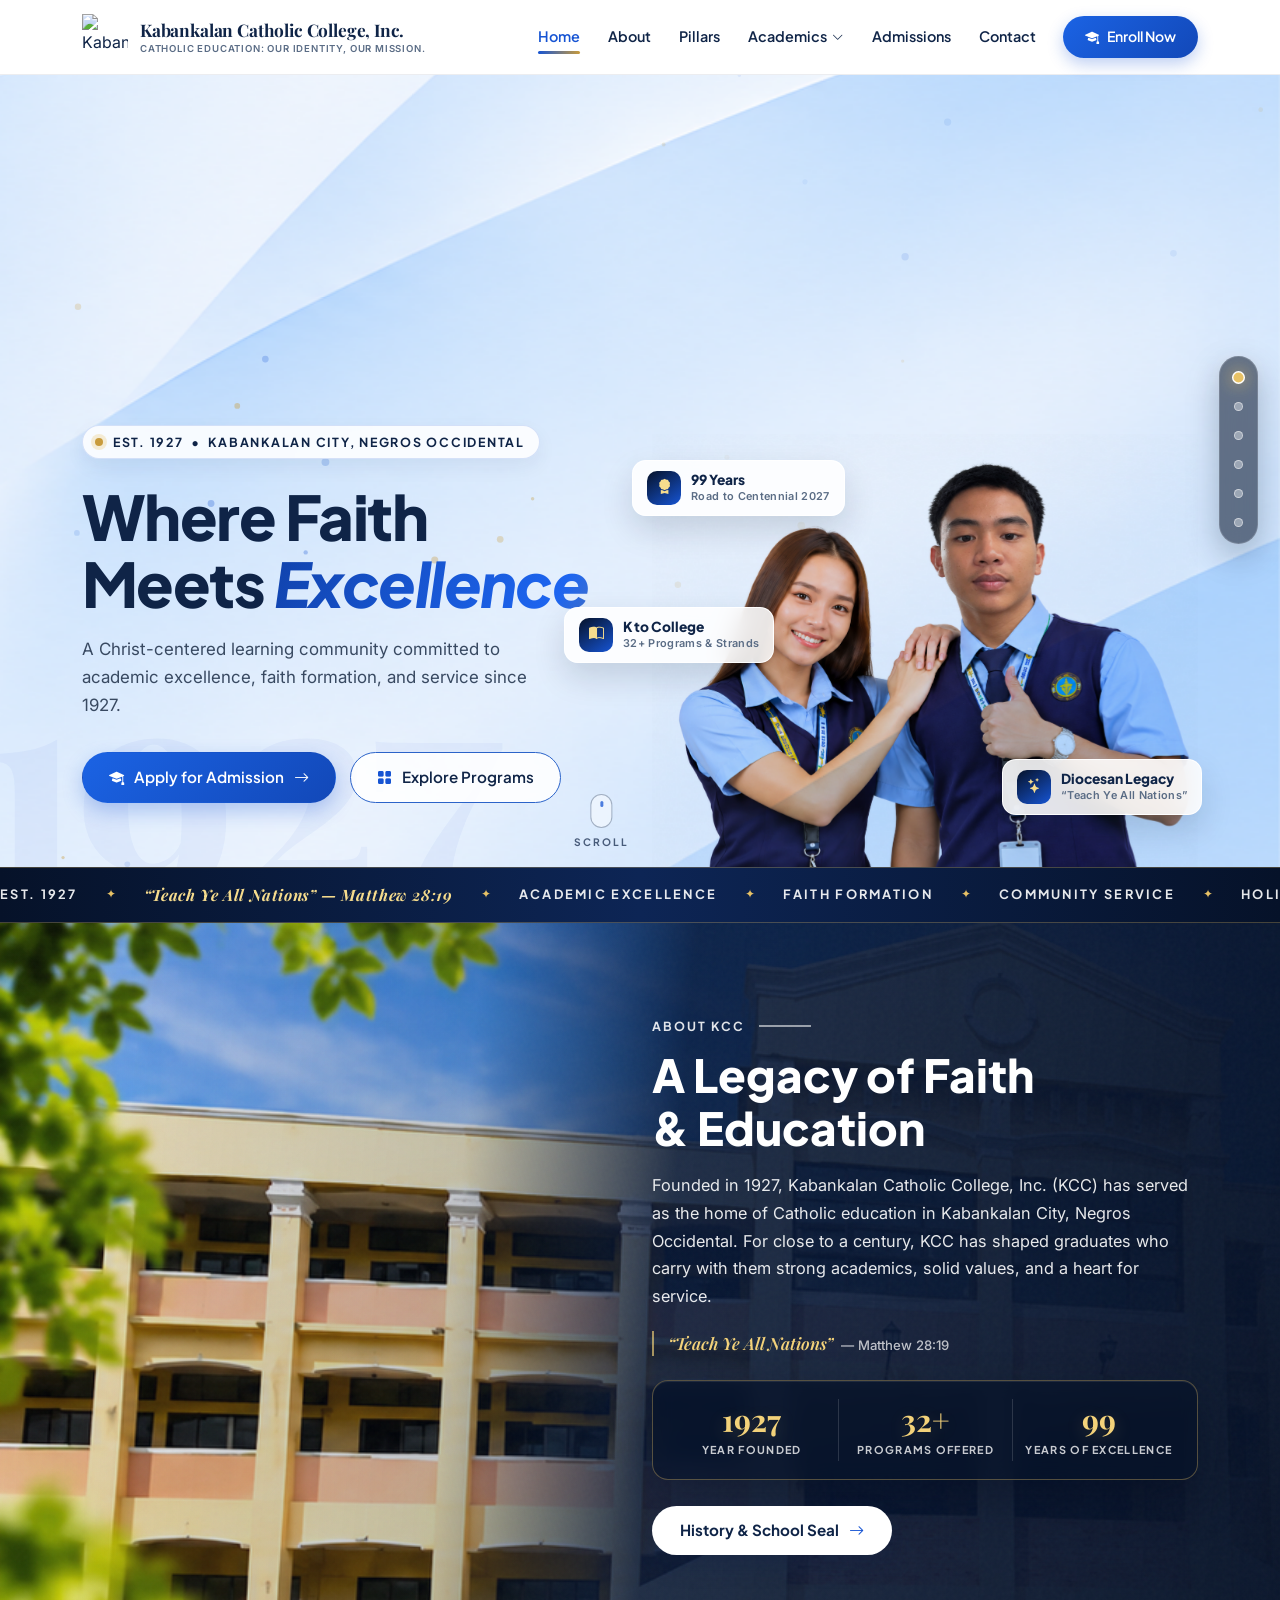
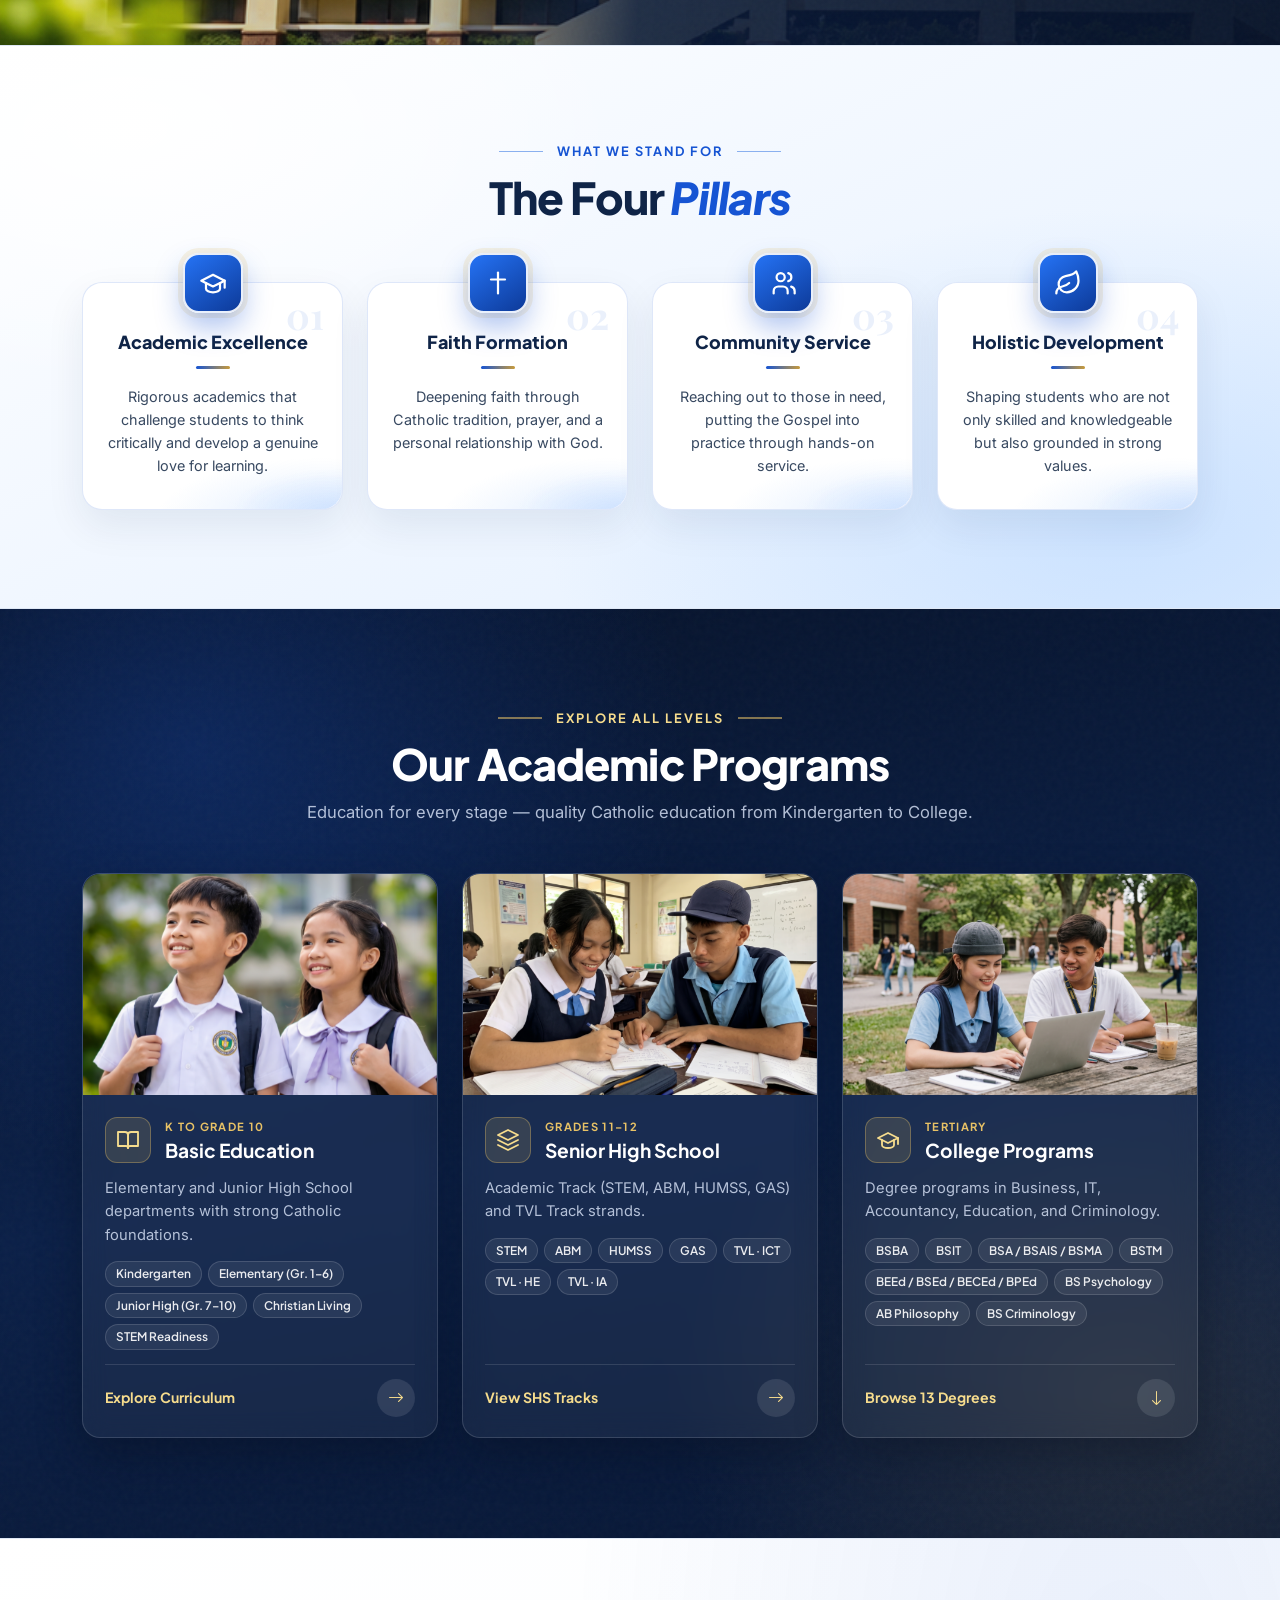
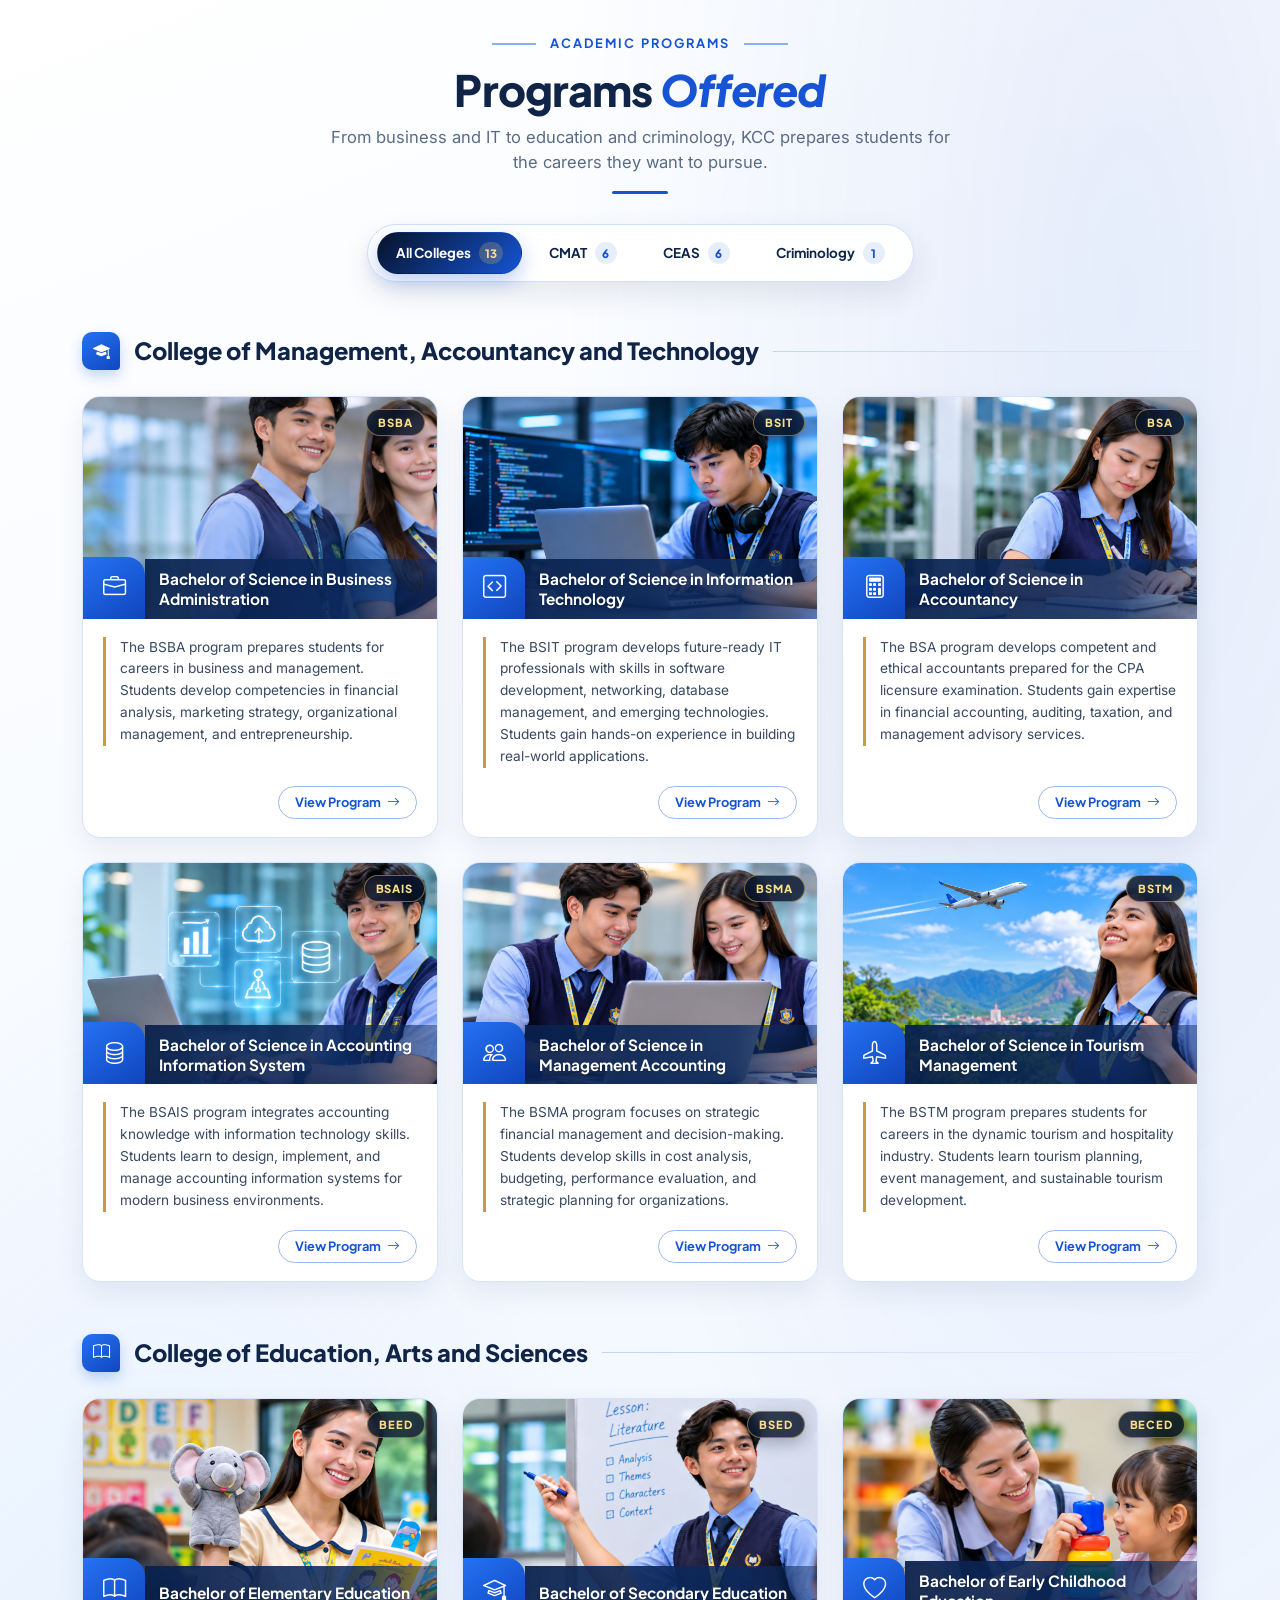
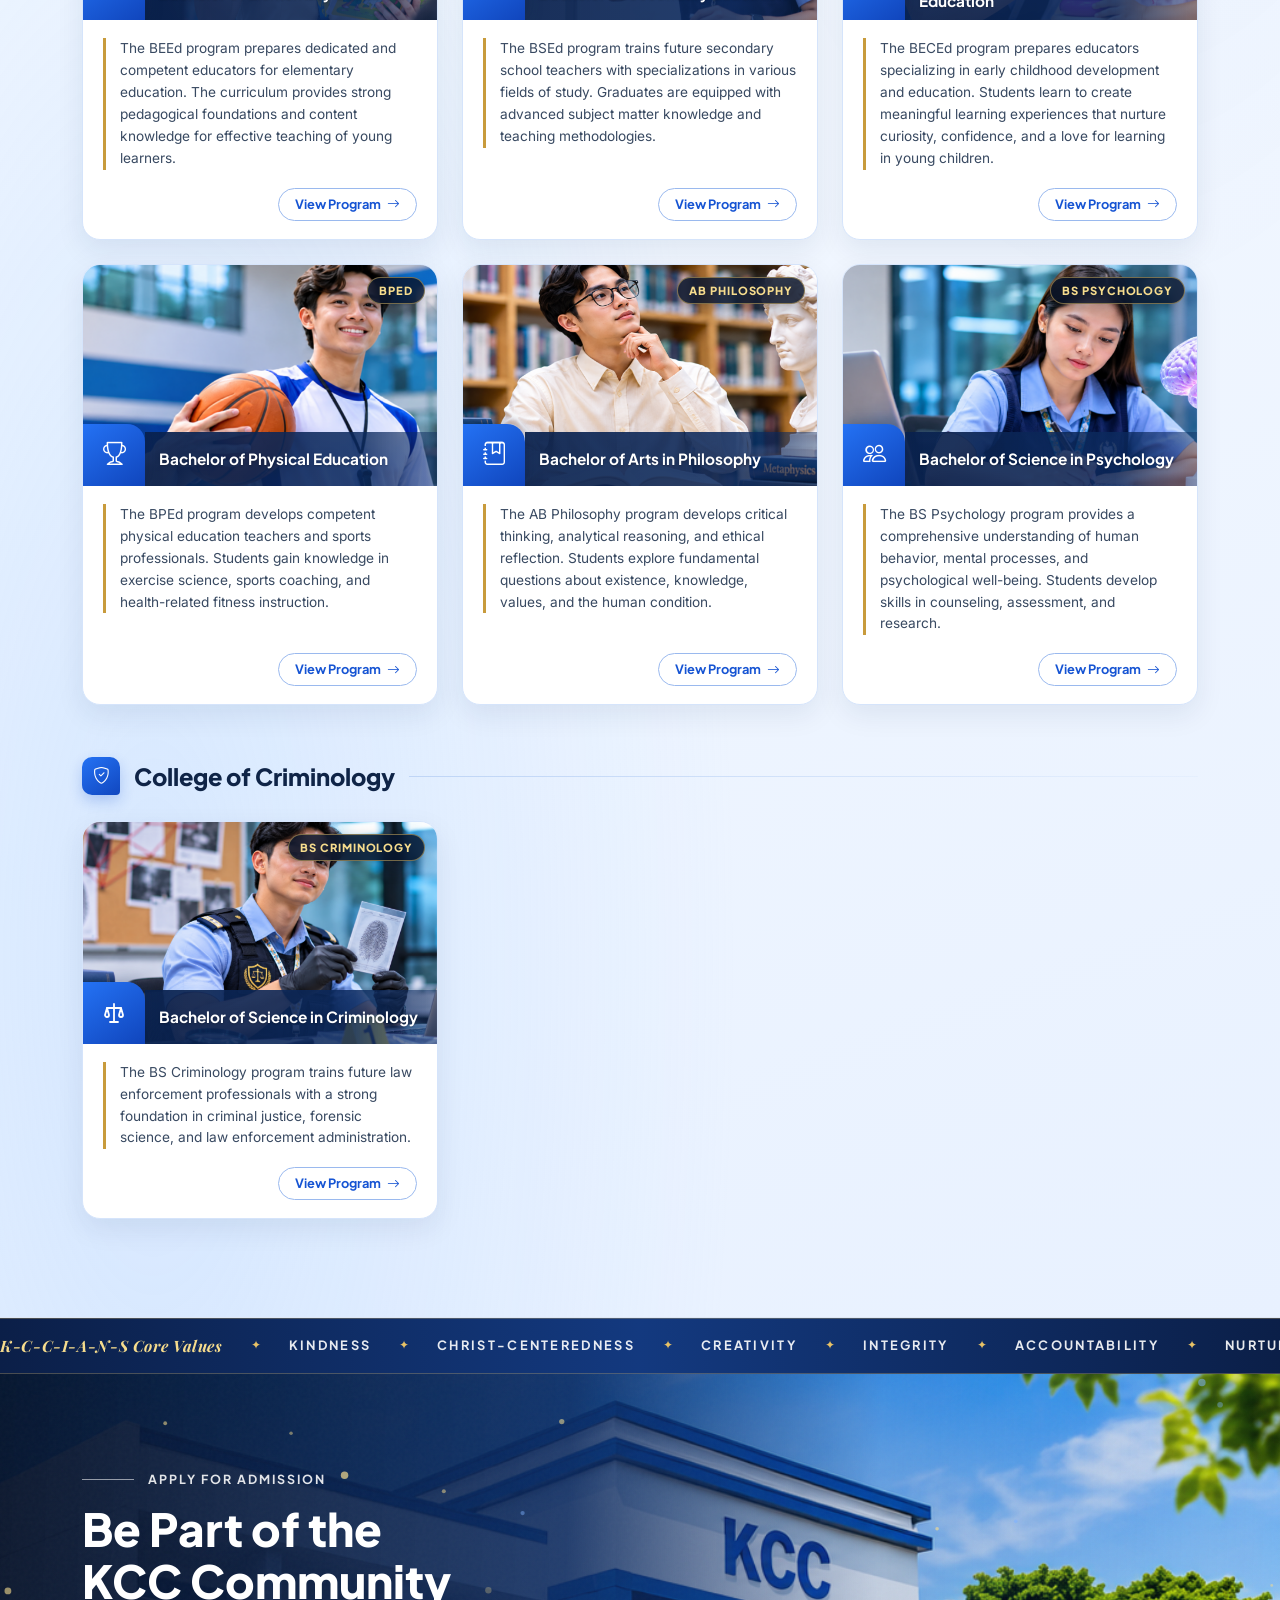
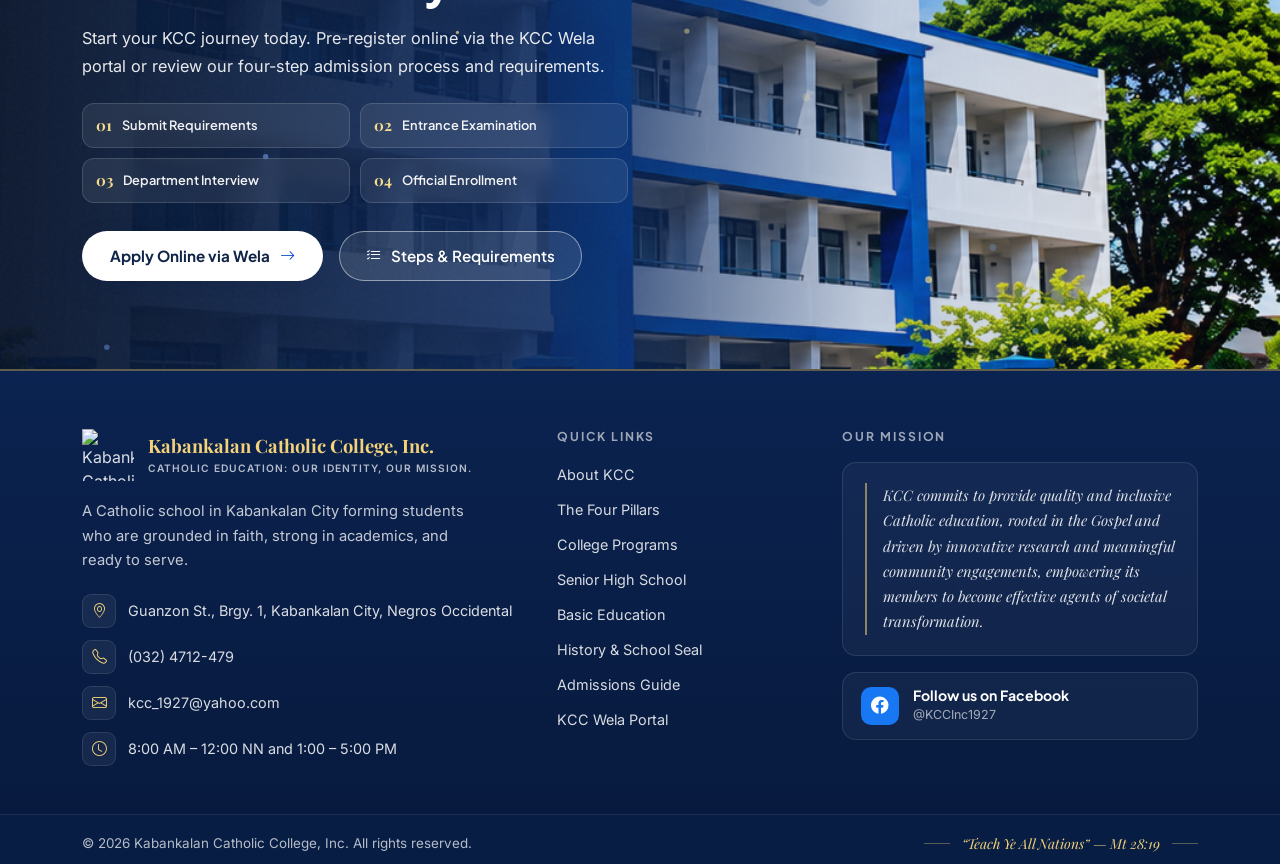
==== commit 640712ac: "improve UI" ====
--- a/index.html
+++ b/index.html
@@ -6,7 +6,7 @@
   <meta content="width=device-width, initial-scale=1.0" name="viewport">
   <title>Kabankalan Catholic College, Inc. | Catholic Education: Our Identity, Our Mission</title>
   <meta name="description" content="Founded in 1927, Kabankalan Catholic College, Inc. is a Christ-centered learning community committed to academic excellence, faith formation, and service in Kabankalan City, Negros Occidental.">
-  <meta name="theme-color" content="#1654d3">
+  <meta name="theme-color" content="#061229">
 
   <!-- Favicons -->
   <link href="https://kcc.edu.ph/favicon.ico" rel="icon">
@@ -20,19 +20,87 @@
   <!-- Vendor CSS Files -->
   <link href="assets/vendor/bootstrap/css/bootstrap.min.css" rel="stylesheet">
   <link href="assets/vendor/bootstrap-icons/bootstrap-icons.css" rel="stylesheet">
-  <link href="assets/vendor/aos/aos.css" rel="stylesheet">
-
-  <!-- KCC Modern Royal Blue Theme -->
+
+  <!-- KCC Royal Heritage Theme & Cinematic Motion Layer -->
   <link href="assets/css/kcc-theme.css?v=20261127h" rel="stylesheet">
+  <link href="assets/css/kcc-cinema.css?v=20261127b" rel="stylesheet">
+
+  <!-- Flag Cinema Mode immediately so kcc.js yields parallax ownership -->
+  <script>document.documentElement.dataset.kccCinema = "true";</script>
 </head>
 
 <body class="kcc-home">
+
+  <!-- 0. Split-Curtain KCC Seal Preloader -->
+  <div id="kccPreloader" class="kcc-preloader" aria-hidden="false">
+    <div class="kcc-preloader-curtain kcc-preloader-curtain-top"></div>
+    <div class="kcc-preloader-curtain kcc-preloader-curtain-bottom"></div>
+    <div class="kcc-preloader-center">
+      <div class="kcc-preloader-seal-wrap">
+        <svg class="kcc-preloader-ring" viewBox="0 0 118 118" aria-hidden="true">
+          <defs>
+            <linearGradient id="kccGoldGradient" x1="0%" y1="0%" x2="100%" y2="100%">
+              <stop offset="0%" stop-color="#f6dc8d" />
+              <stop offset="50%" stop-color="#e8c266" />
+              <stop offset="100%" stop-color="#2a74ff" />
+            </linearGradient>
+          </defs>
+          <circle class="kcc-preloader-ring-track" cx="59" cy="59" r="52" />
+          <circle class="kcc-preloader-ring-progress" cx="59" cy="59" r="52" />
+        </svg>
+        <img
+          src="https://kcc.edu.ph/.netlify/images?w=192&q=90&url=%2Fimages%2Fkcc-logo.png"
+          alt="Kabankalan Catholic College Seal"
+          class="kcc-preloader-seal"
+          width="78"
+          height="78"
+        >
+      </div>
+      <div class="kcc-preloader-kicker">Est. 1927 &bull; Road to Centennial</div>
+      <div class="kcc-preloader-title">Kabankalan Catholic College, Inc.</div>
+    </div>
+  </div>
+
+  <!-- Global Scroll Progress Hairline -->
+  <div id="kccScrollProgress" class="kcc-scroll-progress" aria-hidden="true"></div>
+
+  <!-- Desktop Chapter Navigation Rail -->
+  <aside class="kcc-chapter-rail" aria-label="Section Chapters">
+    <a href="#home" class="kcc-chapter-dot is-active" aria-label="Chapter 01: Home">
+      <span class="kcc-chapter-label">01 &bull; Home</span>
+      <span class="kcc-chapter-pip"></span>
+    </a>
+    <a href="#about" class="kcc-chapter-dot" aria-label="Chapter 02: Heritage">
+      <span class="kcc-chapter-label">02 &bull; Legacy</span>
+      <span class="kcc-chapter-pip"></span>
+    </a>
+    <a href="#pillars" class="kcc-chapter-dot" aria-label="Chapter 03: Four Pillars">
+      <span class="kcc-chapter-label">03 &bull; Pillars</span>
+      <span class="kcc-chapter-pip"></span>
+    </a>
+    <a href="#programs" class="kcc-chapter-dot" aria-label="Chapter 04: Academic Levels">
+      <span class="kcc-chapter-label">04 &bull; Levels</span>
+      <span class="kcc-chapter-pip"></span>
+    </a>
+    <a href="#programs-offered" class="kcc-chapter-dot" aria-label="Chapter 05: Degree Programs">
+      <span class="kcc-chapter-label">05 &bull; Degrees</span>
+      <span class="kcc-chapter-pip"></span>
+    </a>
+    <a href="#admissions-cta" class="kcc-chapter-dot" aria-label="Chapter 06: Admissions">
+      <span class="kcc-chapter-label">06 &bull; Admissions</span>
+      <span class="kcc-chapter-pip"></span>
+    </a>
+  </aside>
+
+  <!-- Fine-Pointer Custom Cursor Aura -->
+  <div id="kccCursorDot" class="kcc-cursor-dot" aria-hidden="true"></div>
+  <div id="kccCursorRing" class="kcc-cursor-ring" aria-hidden="true"><span>VIEW</span></div>
 
   <!-- Header -->
   <header id="header" class="kcc-header">
     <div class="container-xl d-flex align-items-center justify-content-between">
 
-      <a href="index.html" class="kcc-brand">
+      <a href="#home" class="kcc-brand">
         <img src="https://kcc.edu.ph/.netlify/images?w=96&q=85&url=%2Fimages%2Fkcc-logo.png" alt="Kabankalan Catholic College Seal" width="46" height="46">
         <div class="kcc-brand-text">
           <span class="kcc-brand-title">Kabankalan Catholic College, Inc.</span>
@@ -42,22 +110,22 @@
 
       <nav id="navmenu" class="kcc-nav ms-auto" aria-label="Main Navigation">
         <ul>
-          <li><a href="index.html" class="active">Home</a></li>
-          <li><a data-muted-href="about.html" class="kcc-link-muted">About</a></li>
+          <li><a href="#home" class="active">Home</a></li>
+          <li><a href="#about">About</a></li>
+          <li><a href="#pillars">Pillars</a></li>
           <li class="dropdown">
-            <a data-muted-href="programs.html" class="dropdown-trigger kcc-link-muted">
+            <a href="#programs" class="dropdown-trigger">
               <span>Academics</span>
               <i class="bi bi-chevron-down"></i>
             </a>
             <ul>
-              <li><a data-muted-href="basic-education.html" class="kcc-link-muted">Basic Education</a></li>
-              <li><a data-muted-href="senior-high.html" class="kcc-link-muted">Senior High School</a></li>
-              <li><a data-muted-href="programs.html" class="kcc-link-muted">College Programs</a></li>
+              <li><a href="#programs" data-kcc-modal="basic-education">Basic Education (K&ndash;10)</a></li>
+              <li><a href="#programs" data-kcc-modal="senior-high">Senior High School</a></li>
+              <li><a href="#programs-offered">College Programs</a></li>
             </ul>
           </li>
-          <li><a data-muted-href="admissions.html" class="kcc-link-muted">Admissions</a></li>
-          <li><a data-muted-href="campus-life.html" class="kcc-link-muted">Campus Life</a></li>
-          <li><a data-muted-href="contact.html" class="kcc-link-muted">Contact</a></li>
+          <li><a href="#admissions-cta">Admissions</a></li>
+          <li><a href="#footer">Contact</a></li>
           <li class="kcc-mobile-enroll-item">
             <a class="btn-kcc-primary" href="https://kcc.wela.ph/" target="_blank" rel="noopener noreferrer">
               <i class="bi bi-mortarboard-fill"></i>
@@ -67,7 +135,7 @@
         </ul>
       </nav>
 
-      <a class="btn-enroll" href="https://kcc.wela.ph/" target="_blank" rel="noopener noreferrer">
+      <a class="btn-enroll" href="https://kcc.wela.ph/" target="_blank" rel="noopener noreferrer" data-magnetic>
         <i class="bi bi-mortarboard-fill"></i>
         <span>Enroll Now</span>
       </a>
@@ -81,33 +149,37 @@
 
   <main>
 
-    <!-- 1. Hero Section -->
+    <!-- 1. Hero Stage -->
     <section id="home" class="kcc-hero-modern">
-      <div class="kcc-parallax-bg kcc-parallax-hero" data-parallax-speed="0.28" aria-hidden="true"></div>
+      <div class="kcc-parallax-bg kcc-parallax-hero" aria-hidden="true"></div>
+      <canvas id="kccHeroCanvas" class="kcc-hero-canvas" aria-hidden="true"></canvas>
+      <div class="kcc-hero-watermark" aria-hidden="true">1927</div>
+
       <div class="container-xl">
         <div class="row align-items-end g-4">
 
-          <div class="col-lg-6 kcc-hero-copy-col" data-aos="fade-up">
-            <div class="kcc-hero-eyebrow">
-              Est. 1927 &nbsp;&bull;&nbsp; Kabankalan City, Negros Occidental
+          <div class="col-lg-6 kcc-hero-copy-col">
+            <div class="kcc-hero-eyebrow" data-reveal="hero-item">
+              <span class="kcc-hero-eyebrow-dot" aria-hidden="true"></span>
+              <span>Est. 1927 &nbsp;&bull;&nbsp; Kabankalan City, Negros Occidental</span>
             </div>
 
             <h1 class="kcc-hero-title">
-              Where Faith<br>
-              Meets <span class="accent-word">Excellence</span>
+              <span class="kcc-line-mask"><span class="kcc-line-inner">Where Faith</span></span>
+              <span class="kcc-line-mask"><span class="kcc-line-inner">Meets <span class="accent-word">Excellence</span></span></span>
             </h1>
 
-            <p class="kcc-hero-subtitle">
+            <p class="kcc-hero-subtitle" data-reveal="hero-item">
               A Christ-centered learning community committed to academic excellence, faith formation, and service since 1927.
             </p>
 
-            <div class="kcc-hero-actions">
-              <a href="https://kcc.wela.ph/" target="_blank" rel="noopener noreferrer" class="btn-kcc-primary">
+            <div class="kcc-hero-actions" data-reveal="hero-item">
+              <a href="https://kcc.wela.ph/" target="_blank" rel="noopener noreferrer" class="btn-kcc-primary" data-magnetic data-cursor-label="APPLY">
                 <i class="bi bi-mortarboard-fill"></i>
                 <span>Apply for Admission</span>
                 <i class="bi bi-arrow-right"></i>
               </a>
-              <a href="#programs" class="btn-kcc-outline">
+              <a href="#programs-offered" class="btn-kcc-outline" data-magnetic data-cursor-label="EXPLORE">
                 <i class="bi bi-grid-fill"></i>
                 <span>Explore Programs</span>
               </a>
@@ -115,6 +187,31 @@
           </div>
 
           <div class="col-lg-6 kcc-hero-media-col">
+            <!-- Floating Glassmorphic Heritage Chips -->
+            <div class="kcc-float-chip kcc-float-chip-a" aria-hidden="true">
+              <span class="kcc-float-chip-icon"><i class="bi bi-award-fill"></i></span>
+              <span>
+                <span class="kcc-float-chip-value d-block">99 Years</span>
+                <span class="kcc-float-chip-label d-block">Road to Centennial 2027</span>
+              </span>
+            </div>
+
+            <div class="kcc-float-chip kcc-float-chip-c" aria-hidden="true">
+              <span class="kcc-float-chip-icon"><i class="bi bi-book-half"></i></span>
+              <span>
+                <span class="kcc-float-chip-value d-block">K to College</span>
+                <span class="kcc-float-chip-label d-block">32+ Programs &amp; Strands</span>
+              </span>
+            </div>
+
+            <div class="kcc-float-chip kcc-float-chip-b" aria-hidden="true">
+              <span class="kcc-float-chip-icon"><i class="bi bi-stars"></i></span>
+              <span>
+                <span class="kcc-float-chip-value d-block">Diocesan Legacy</span>
+                <span class="kcc-float-chip-label d-block">&ldquo;Teach Ye All Nations&rdquo;</span>
+              </span>
+            </div>
+
             <img
               src="assets/img/home/hero_model.png"
               alt="Kabankalan Catholic College Students"
@@ -126,14 +223,59 @@
 
         </div>
       </div>
+
+      <a href="#about" class="kcc-scroll-cue" aria-label="Scroll to About KCC">
+        <span class="kcc-scroll-mouse"><span class="kcc-scroll-wheel"></span></span>
+        <span>Scroll</span>
+      </a>
     </section><!-- /Hero Section -->
+
+    <!-- Kinetic Editorial Marquee Ribbon A -->
+    <div class="kcc-marquee-band" aria-hidden="true">
+      <div class="kcc-marquee-track">
+        <div class="kcc-marquee-group">
+          <span class="kcc-marquee-item">Est. 1927</span>
+          <span class="kcc-marquee-sep">&#10022;</span>
+          <span class="kcc-marquee-item is-serif">&ldquo;Teach Ye All Nations&rdquo; &mdash; Matthew 28:19</span>
+          <span class="kcc-marquee-sep">&#10022;</span>
+          <span class="kcc-marquee-item">Academic Excellence</span>
+          <span class="kcc-marquee-sep">&#10022;</span>
+          <span class="kcc-marquee-item">Faith Formation</span>
+          <span class="kcc-marquee-sep">&#10022;</span>
+          <span class="kcc-marquee-item">Community Service</span>
+          <span class="kcc-marquee-sep">&#10022;</span>
+          <span class="kcc-marquee-item">Holistic Development</span>
+          <span class="kcc-marquee-sep">&#10022;</span>
+          <span class="kcc-marquee-item is-serif">Road to Centennial 2027</span>
+          <span class="kcc-marquee-sep">&#10022;</span>
+        </div>
+        <div class="kcc-marquee-group">
+          <span class="kcc-marquee-item">Est. 1927</span>
+          <span class="kcc-marquee-sep">&#10022;</span>
+          <span class="kcc-marquee-item is-serif">&ldquo;Teach Ye All Nations&rdquo; &mdash; Matthew 28:19</span>
+          <span class="kcc-marquee-sep">&#10022;</span>
+          <span class="kcc-marquee-item">Academic Excellence</span>
+          <span class="kcc-marquee-sep">&#10022;</span>
+          <span class="kcc-marquee-item">Faith Formation</span>
+          <span class="kcc-marquee-sep">&#10022;</span>
+          <span class="kcc-marquee-item">Community Service</span>
+          <span class="kcc-marquee-sep">&#10022;</span>
+          <span class="kcc-marquee-item">Holistic Development</span>
+          <span class="kcc-marquee-sep">&#10022;</span>
+          <span class="kcc-marquee-item is-serif">Road to Centennial 2027</span>
+          <span class="kcc-marquee-sep">&#10022;</span>
+        </div>
+      </div>
+    </div>
 
     <!-- 2. About KCC Banner -->
     <section id="about" class="kcc-about-banner">
-      <div class="kcc-parallax-bg kcc-parallax-about" data-parallax-speed="0.26" aria-hidden="true"></div>
+      <div class="kcc-parallax-bg kcc-parallax-about" aria-hidden="true"></div>
+      <canvas id="kccAboutCanvas" class="kcc-banner-canvas" aria-hidden="true"></canvas>
+      <div class="kcc-grain-overlay" aria-hidden="true"></div>
       <div class="container-xl">
         <div class="row">
-          <div class="col-lg-6 offset-lg-6" data-aos="fade-up">
+          <div class="col-lg-6 offset-lg-6" data-reveal="fade-up">
             <div class="kcc-banner-eyebrow">
               <span>About KCC</span>
               <span class="line"></span>
@@ -149,22 +291,22 @@
             </p>
             <div class="kcc-about-stats" aria-label="KCC Key Milestones">
               <div class="kcc-about-stat kcc-about-stat-featured">
-                <div class="kcc-about-stat-value">1927</div>
+                <div class="kcc-about-stat-value" data-count-to="1927">1927</div>
                 <div class="kcc-about-stat-label">Year Founded</div>
               </div>
               <div class="kcc-about-stat">
-                <div class="kcc-about-stat-value">32+</div>
+                <div class="kcc-about-stat-value" data-count-to="32" data-count-suffix="+">32+</div>
                 <div class="kcc-about-stat-label">Programs Offered</div>
               </div>
               <div class="kcc-about-stat">
-                <div class="kcc-about-stat-value">99</div>
+                <div class="kcc-about-stat-value" data-count-to="99">99</div>
                 <div class="kcc-about-stat-label">Years of Excellence</div>
               </div>
             </div>
-            <a data-muted-href="about.html" class="btn-kcc-white kcc-link-muted">
-              <span>Learn More About Us</span>
+            <button type="button" data-kcc-modal="heritage" class="btn-kcc-white border-0" data-magnetic data-cursor-label="HISTORY">
+              <span>History &amp; School Seal</span>
               <i class="bi bi-arrow-right"></i>
-            </a>
+            </button>
           </div>
         </div>
       </div>
@@ -174,7 +316,7 @@
     <section id="pillars" class="kcc-pillars-section" aria-labelledby="pillarsHeading">
       <div class="container-xl">
 
-        <div class="kcc-pillars-header" data-aos="fade-up">
+        <div class="kcc-pillars-header" data-reveal="fade-up">
           <div class="kcc-section-eyebrow">What We Stand For</div>
           <h2 id="pillarsHeading" class="kcc-pillars-title">
             The Four <span class="accent-word">Pillars</span>
@@ -183,8 +325,10 @@
 
         <div class="row kcc-pillars-grid">
 
-          <div class="col-12 col-sm-6 col-lg-3" data-aos="fade-up" data-aos-delay="0">
-            <div class="kcc-pillar-card">
+          <div class="col-12 col-sm-6 col-lg-3">
+            <div class="kcc-pillar-card" data-tilt>
+              <div class="kcc-pillar-glare" aria-hidden="true"></div>
+              <span class="kcc-pillar-num" aria-hidden="true">01</span>
               <div class="kcc-pillar-badge" aria-hidden="true">
                 <svg width="28" height="28" viewBox="0 0 24 24" fill="none" stroke="currentColor" stroke-width="1.9" stroke-linecap="round" stroke-linejoin="round">
                   <path d="M22 10L12 5 2 10l10 5 10-5z"></path>
@@ -200,8 +344,10 @@
             </div>
           </div>
 
-          <div class="col-12 col-sm-6 col-lg-3" data-aos="fade-up" data-aos-delay="70">
-            <div class="kcc-pillar-card">
+          <div class="col-12 col-sm-6 col-lg-3">
+            <div class="kcc-pillar-card" data-tilt>
+              <div class="kcc-pillar-glare" aria-hidden="true"></div>
+              <span class="kcc-pillar-num" aria-hidden="true">02</span>
               <div class="kcc-pillar-badge" aria-hidden="true">
                 <svg width="28" height="28" viewBox="0 0 24 24" fill="none" stroke="currentColor" stroke-width="1.9" stroke-linecap="round" stroke-linejoin="round">
                   <path d="M12 3v18"></path>
@@ -216,8 +362,10 @@
             </div>
           </div>
 
-          <div class="col-12 col-sm-6 col-lg-3" data-aos="fade-up" data-aos-delay="140">
-            <div class="kcc-pillar-card">
+          <div class="col-12 col-sm-6 col-lg-3">
+            <div class="kcc-pillar-card" data-tilt>
+              <div class="kcc-pillar-glare" aria-hidden="true"></div>
+              <span class="kcc-pillar-num" aria-hidden="true">03</span>
               <div class="kcc-pillar-badge" aria-hidden="true">
                 <svg width="28" height="28" viewBox="0 0 24 24" fill="none" stroke="currentColor" stroke-width="1.9" stroke-linecap="round" stroke-linejoin="round">
                   <path d="M16 21v-2a4 4 0 0 0-4-4H8a4 4 0 0 0-4 4v2"></path>
@@ -234,8 +382,10 @@
             </div>
           </div>
 
-          <div class="col-12 col-sm-6 col-lg-3" data-aos="fade-up" data-aos-delay="210">
-            <div class="kcc-pillar-card">
+          <div class="col-12 col-sm-6 col-lg-3">
+            <div class="kcc-pillar-card" data-tilt>
+              <div class="kcc-pillar-glare" aria-hidden="true"></div>
+              <span class="kcc-pillar-num" aria-hidden="true">04</span>
               <div class="kcc-pillar-badge" aria-hidden="true">
                 <svg width="28" height="28" viewBox="0 0 24 24" fill="none" stroke="currentColor" stroke-width="1.9" stroke-linecap="round" stroke-linejoin="round">
                   <path d="M11 20A7 7 0 0 1 9.8 6.1C15.5 5 17 4.48 19 2c1 2 2 4.18 2 8 0 5.5-4.78 10-10 10z"></path>
@@ -254,11 +404,13 @@
       </div>
     </section><!-- /The Four Pillars Section -->
 
-    <!-- 4. Our Academic Programs Section -->
+    <!-- 4. Our Academic Programs Section (Midnight Navy Showcase Chapter) -->
     <section id="programs" class="kcc-programs-section">
+      <canvas id="kccProgramsCanvas" class="kcc-banner-canvas" aria-hidden="true"></canvas>
+      <div class="kcc-grain-overlay" aria-hidden="true"></div>
       <div class="container-xl">
 
-        <div class="text-center mb-5" data-aos="fade-up">
+        <div class="text-center mb-5" data-reveal="fade-up">
           <div class="kcc-section-eyebrow">Explore All Levels</div>
           <h2 class="kcc-section-title">Our Academic Programs</h2>
           <p class="kcc-section-subtitle">
@@ -269,8 +421,8 @@
         <div class="row g-4">
 
           <!-- Basic Education -->
-          <div class="col-md-6 col-lg-4" data-aos="fade-up" data-aos-delay="0">
-            <a data-muted-href="basic-education.html" class="kcc-program-card kcc-link-muted">
+          <div class="col-md-6 col-lg-4" data-reveal="card">
+            <a href="#programs" data-kcc-modal="basic-education" class="kcc-program-card" data-cursor-label="VIEW">
               <div class="kcc-program-media">
                 <img
                   src="assets/img/home/basic_education.jpg"
@@ -300,7 +452,7 @@
                   <li>STEM Readiness</li>
                 </ul>
                 <div class="kcc-program-footer">
-                  <span class="kcc-program-cta">Learn More</span>
+                  <span class="kcc-program-cta">Explore Curriculum</span>
                   <span class="kcc-program-arrow" aria-hidden="true">
                     <i class="bi bi-arrow-right"></i>
                   </span>
@@ -310,8 +462,8 @@
           </div>
 
           <!-- Senior High School -->
-          <div class="col-md-6 col-lg-4" data-aos="fade-up" data-aos-delay="80">
-            <a data-muted-href="senior-high.html" class="kcc-program-card kcc-link-muted">
+          <div class="col-md-6 col-lg-4" data-reveal="card">
+            <a href="#programs" data-kcc-modal="senior-high" class="kcc-program-card" data-cursor-label="VIEW">
               <div class="kcc-program-media">
                 <img
                   src="assets/img/home/senior_highschool.jpg"
@@ -354,8 +506,8 @@
           </div>
 
           <!-- College Programs -->
-          <div class="col-md-6 col-lg-4" data-aos="fade-up" data-aos-delay="160">
-            <a data-muted-href="programs.html" class="kcc-program-card kcc-link-muted">
+          <div class="col-md-6 col-lg-4" data-reveal="card">
+            <a href="#programs-offered" class="kcc-program-card" data-cursor-label="EXPLORE">
               <div class="kcc-program-media">
                 <img
                   src="assets/img/home/college_programs.jpg"
@@ -389,9 +541,9 @@
                   <li>BS Criminology</li>
                 </ul>
                 <div class="kcc-program-footer">
-                  <span class="kcc-program-cta">Explore Programs</span>
+                  <span class="kcc-program-cta">Browse 13 Degrees</span>
                   <span class="kcc-program-arrow" aria-hidden="true">
-                    <i class="bi bi-arrow-right"></i>
+                    <i class="bi bi-arrow-down"></i>
                   </span>
                 </div>
               </div>
@@ -406,7 +558,7 @@
     <section id="programs-offered" class="kcc-offered-section" aria-labelledby="programsOfferedHeading">
       <div class="container-xl">
 
-        <div class="text-center mb-5" data-aos="fade-up">
+        <div class="text-center mb-4" data-reveal="fade-up">
           <div class="kcc-section-eyebrow">Academic Programs</div>
           <h2 id="programsOfferedHeading" class="kcc-section-title kcc-offered-title">
             Programs <span class="accent-word">Offered</span>
@@ -417,17 +569,40 @@
           <div class="kcc-offered-divider" aria-hidden="true"></div>
         </div>
 
+        <!-- Sticky Department Filter Bar -->
+        <div class="kcc-dept-filter-bar" role="region" aria-label="Filter programs by college department">
+          <div class="kcc-dept-filter-pills">
+            <button type="button" class="kcc-dept-filter-btn is-active" data-dept-filter="all" aria-pressed="true">
+              <span>All Colleges</span>
+              <span class="kcc-dept-count">13</span>
+            </button>
+            <button type="button" class="kcc-dept-filter-btn" data-dept-filter="cmat" aria-pressed="false">
+              <span>CMAT</span>
+              <span class="kcc-dept-count">6</span>
+            </button>
+            <button type="button" class="kcc-dept-filter-btn" data-dept-filter="ceas" aria-pressed="false">
+              <span>CEAS</span>
+              <span class="kcc-dept-count">6</span>
+            </button>
+            <button type="button" class="kcc-dept-filter-btn" data-dept-filter="crim" aria-pressed="false">
+              <span>Criminology</span>
+              <span class="kcc-dept-count">1</span>
+            </button>
+          </div>
+        </div>
+
         <!-- College of Management, Accountancy and Technology -->
-        <div class="kcc-dept-group">
-          <div class="kcc-dept-header" data-aos="fade-up">
+        <div class="kcc-dept-group" data-dept="cmat">
+          <div class="kcc-dept-header" data-reveal="fade-up">
             <span class="kcc-dept-badge" aria-hidden="true"><i class="bi bi-mortarboard-fill"></i></span>
             <h3>College of Management, Accountancy and Technology</h3>
           </div>
           <div class="row g-4">
 
-            <div class="col-md-6 col-lg-4" data-aos="fade-up" data-aos-delay="0">
+            <div class="col-md-6 col-lg-4" data-reveal="card">
               <article class="kcc-offered-card">
                 <div class="kcc-offered-media">
+                  <span class="kcc-degree-chip">BSBA</span>
                   <img src="assets/img/programs/bsba.jpg" alt="Bachelor of Science in Business Administration" class="kcc-offered-img" loading="lazy">
                   <div class="kcc-offered-banner">
                     <div class="kcc-offered-badge" aria-hidden="true">
@@ -443,18 +618,19 @@
                     The BSBA program prepares students for careers in business and management. Students develop competencies in financial analysis, marketing strategy, organizational management, and entrepreneurship.
                   </p>
                   <div class="kcc-offered-actions">
-                    <a data-muted-href="programs.html" class="btn-kcc-program kcc-link-muted">
+                    <button type="button" data-kcc-modal="bsba" class="btn-kcc-program" data-cursor-label="VIEW">
                       <span>View Program</span>
                       <i class="bi bi-arrow-right"></i>
-                    </a>
+                    </button>
                   </div>
                 </div>
               </article>
             </div>
 
-            <div class="col-md-6 col-lg-4" data-aos="fade-up" data-aos-delay="60">
+            <div class="col-md-6 col-lg-4" data-reveal="card">
               <article class="kcc-offered-card">
                 <div class="kcc-offered-media">
+                  <span class="kcc-degree-chip">BSIT</span>
                   <img src="assets/img/programs/bsit.png" alt="Bachelor of Science in Information Technology" class="kcc-offered-img" loading="lazy">
                   <div class="kcc-offered-banner">
                     <div class="kcc-offered-badge" aria-hidden="true">
@@ -470,18 +646,19 @@
                     The BSIT program develops future-ready IT professionals with skills in software development, networking, database management, and emerging technologies. Students gain hands-on experience in building real-world applications.
                   </p>
                   <div class="kcc-offered-actions">
-                    <a data-muted-href="programs.html" class="btn-kcc-program kcc-link-muted">
+                    <button type="button" data-kcc-modal="bsit" class="btn-kcc-program" data-cursor-label="VIEW">
                       <span>View Program</span>
                       <i class="bi bi-arrow-right"></i>
-                    </a>
+                    </button>
                   </div>
                 </div>
               </article>
             </div>
 
-            <div class="col-md-6 col-lg-4" data-aos="fade-up" data-aos-delay="120">
+            <div class="col-md-6 col-lg-4" data-reveal="card">
               <article class="kcc-offered-card">
                 <div class="kcc-offered-media">
+                  <span class="kcc-degree-chip">BSA</span>
                   <img src="assets/img/programs/bsa.png" alt="Bachelor of Science in Accountancy" class="kcc-offered-img" loading="lazy">
                   <div class="kcc-offered-banner">
                     <div class="kcc-offered-badge" aria-hidden="true">
@@ -497,18 +674,19 @@
                     The BSA program develops competent and ethical accountants prepared for the CPA licensure examination. Students gain expertise in financial accounting, auditing, taxation, and management advisory services.
                   </p>
                   <div class="kcc-offered-actions">
-                    <a data-muted-href="programs.html" class="btn-kcc-program kcc-link-muted">
+                    <button type="button" data-kcc-modal="bsa" class="btn-kcc-program" data-cursor-label="VIEW">
                       <span>View Program</span>
                       <i class="bi bi-arrow-right"></i>
-                    </a>
+                    </button>
                   </div>
                 </div>
               </article>
             </div>
 
-            <div class="col-md-6 col-lg-4" data-aos="fade-up" data-aos-delay="0">
+            <div class="col-md-6 col-lg-4" data-reveal="card">
               <article class="kcc-offered-card">
                 <div class="kcc-offered-media">
+                  <span class="kcc-degree-chip">BSAIS</span>
                   <img src="assets/img/programs/bsis.png" alt="Bachelor of Science in Accounting Information System" class="kcc-offered-img" loading="lazy">
                   <div class="kcc-offered-banner">
                     <div class="kcc-offered-badge" aria-hidden="true">
@@ -524,18 +702,19 @@
                     The BSAIS program integrates accounting knowledge with information technology skills. Students learn to design, implement, and manage accounting information systems for modern business environments.
                   </p>
                   <div class="kcc-offered-actions">
-                    <a data-muted-href="programs.html" class="btn-kcc-program kcc-link-muted">
+                    <button type="button" data-kcc-modal="bsais" class="btn-kcc-program" data-cursor-label="VIEW">
                       <span>View Program</span>
                       <i class="bi bi-arrow-right"></i>
-                    </a>
+                    </button>
                   </div>
                 </div>
               </article>
             </div>
 
-            <div class="col-md-6 col-lg-4" data-aos="fade-up" data-aos-delay="60">
+            <div class="col-md-6 col-lg-4" data-reveal="card">
               <article class="kcc-offered-card">
                 <div class="kcc-offered-media">
+                  <span class="kcc-degree-chip">BSMA</span>
                   <img src="assets/img/programs/bsais.png" alt="Bachelor of Science in Management Accounting" class="kcc-offered-img" loading="lazy">
                   <div class="kcc-offered-banner">
                     <div class="kcc-offered-badge" aria-hidden="true">
@@ -551,18 +730,19 @@
                     The BSMA program focuses on strategic financial management and decision-making. Students develop skills in cost analysis, budgeting, performance evaluation, and strategic planning for organizations.
                   </p>
                   <div class="kcc-offered-actions">
-                    <a data-muted-href="programs.html" class="btn-kcc-program kcc-link-muted">
+                    <button type="button" data-kcc-modal="bsma" class="btn-kcc-program" data-cursor-label="VIEW">
                       <span>View Program</span>
                       <i class="bi bi-arrow-right"></i>
-                    </a>
+                    </button>
                   </div>
                 </div>
               </article>
             </div>
 
-            <div class="col-md-6 col-lg-4" data-aos="fade-up" data-aos-delay="120">
+            <div class="col-md-6 col-lg-4" data-reveal="card">
               <article class="kcc-offered-card">
                 <div class="kcc-offered-media">
+                  <span class="kcc-degree-chip">BSTM</span>
                   <img src="assets/img/programs/bstm.png" alt="Bachelor of Science in Tourism Management" class="kcc-offered-img" loading="lazy">
                   <div class="kcc-offered-banner">
                     <div class="kcc-offered-badge" aria-hidden="true">
@@ -578,10 +758,10 @@
                     The BSTM program prepares students for careers in the dynamic tourism and hospitality industry. Students learn tourism planning, event management, and sustainable tourism development.
                   </p>
                   <div class="kcc-offered-actions">
-                    <a data-muted-href="programs.html" class="btn-kcc-program kcc-link-muted">
+                    <button type="button" data-kcc-modal="bstm" class="btn-kcc-program" data-cursor-label="VIEW">
                       <span>View Program</span>
                       <i class="bi bi-arrow-right"></i>
-                    </a>
+                    </button>
                   </div>
                 </div>
               </article>
@@ -591,16 +771,17 @@
         </div>
 
         <!-- College of Education, Arts and Sciences -->
-        <div class="kcc-dept-group">
-          <div class="kcc-dept-header" data-aos="fade-up">
+        <div class="kcc-dept-group" data-dept="ceas">
+          <div class="kcc-dept-header" data-reveal="fade-up">
             <span class="kcc-dept-badge" aria-hidden="true"><i class="bi bi-book"></i></span>
             <h3>College of Education, Arts and Sciences</h3>
           </div>
           <div class="row g-4">
 
-            <div class="col-md-6 col-lg-4" data-aos="fade-up" data-aos-delay="0">
+            <div class="col-md-6 col-lg-4" data-reveal="card">
               <article class="kcc-offered-card">
                 <div class="kcc-offered-media">
+                  <span class="kcc-degree-chip">BEEd</span>
                   <img src="assets/img/programs/beed.png" alt="Bachelor of Elementary Education" class="kcc-offered-img" loading="lazy">
                   <div class="kcc-offered-banner">
                     <div class="kcc-offered-badge" aria-hidden="true">
@@ -616,18 +797,19 @@
                     The BEEd program prepares dedicated and competent educators for elementary education. The curriculum provides strong pedagogical foundations and content knowledge for effective teaching of young learners.
                   </p>
                   <div class="kcc-offered-actions">
-                    <a data-muted-href="programs.html" class="btn-kcc-program kcc-link-muted">
+                    <button type="button" data-kcc-modal="beed" class="btn-kcc-program" data-cursor-label="VIEW">
                       <span>View Program</span>
                       <i class="bi bi-arrow-right"></i>
-                    </a>
+                    </button>
                   </div>
                 </div>
               </article>
             </div>
 
-            <div class="col-md-6 col-lg-4" data-aos="fade-up" data-aos-delay="60">
+            <div class="col-md-6 col-lg-4" data-reveal="card">
               <article class="kcc-offered-card">
                 <div class="kcc-offered-media">
+                  <span class="kcc-degree-chip">BSEd</span>
                   <img src="assets/img/programs/bsed.png" alt="Bachelor of Secondary Education" class="kcc-offered-img" loading="lazy">
                   <div class="kcc-offered-banner">
                     <div class="kcc-offered-badge" aria-hidden="true">
@@ -643,18 +825,19 @@
                     The BSEd program trains future secondary school teachers with specializations in various fields of study. Graduates are equipped with advanced subject matter knowledge and teaching methodologies.
                   </p>
                   <div class="kcc-offered-actions">
-                    <a data-muted-href="programs.html" class="btn-kcc-program kcc-link-muted">
+                    <button type="button" data-kcc-modal="bsed" class="btn-kcc-program" data-cursor-label="VIEW">
                       <span>View Program</span>
                       <i class="bi bi-arrow-right"></i>
-                    </a>
+                    </button>
                   </div>
                 </div>
               </article>
             </div>
 
-            <div class="col-md-6 col-lg-4" data-aos="fade-up" data-aos-delay="120">
+            <div class="col-md-6 col-lg-4" data-reveal="card">
               <article class="kcc-offered-card">
                 <div class="kcc-offered-media">
+                  <span class="kcc-degree-chip">BECEd</span>
                   <img src="assets/img/programs/beced.png" alt="Bachelor of Early Childhood Education" class="kcc-offered-img" loading="lazy">
                   <div class="kcc-offered-banner">
                     <div class="kcc-offered-badge" aria-hidden="true">
@@ -670,18 +853,19 @@
                     The BECEd program prepares educators specializing in early childhood development and education. Students learn to create meaningful learning experiences that nurture curiosity, confidence, and a love for learning in young children.
                   </p>
                   <div class="kcc-offered-actions">
-                    <a data-muted-href="programs.html" class="btn-kcc-program kcc-link-muted">
+                    <button type="button" data-kcc-modal="beced" class="btn-kcc-program" data-cursor-label="VIEW">
                       <span>View Program</span>
                       <i class="bi bi-arrow-right"></i>
-                    </a>
+                    </button>
                   </div>
                 </div>
               </article>
             </div>
 
-            <div class="col-md-6 col-lg-4" data-aos="fade-up" data-aos-delay="0">
+            <div class="col-md-6 col-lg-4" data-reveal="card">
               <article class="kcc-offered-card">
                 <div class="kcc-offered-media">
+                  <span class="kcc-degree-chip">BPEd</span>
                   <img src="assets/img/programs/bped.png" alt="Bachelor of Physical Education" class="kcc-offered-img" loading="lazy">
                   <div class="kcc-offered-banner">
                     <div class="kcc-offered-badge" aria-hidden="true">
@@ -697,18 +881,19 @@
                     The BPEd program develops competent physical education teachers and sports professionals. Students gain knowledge in exercise science, sports coaching, and health-related fitness instruction.
                   </p>
                   <div class="kcc-offered-actions">
-                    <a data-muted-href="programs.html" class="btn-kcc-program kcc-link-muted">
+                    <button type="button" data-kcc-modal="bped" class="btn-kcc-program" data-cursor-label="VIEW">
                       <span>View Program</span>
                       <i class="bi bi-arrow-right"></i>
-                    </a>
+                    </button>
                   </div>
                 </div>
               </article>
             </div>
 
-            <div class="col-md-6 col-lg-4" data-aos="fade-up" data-aos-delay="60">
+            <div class="col-md-6 col-lg-4" data-reveal="card">
               <article class="kcc-offered-card">
                 <div class="kcc-offered-media">
+                  <span class="kcc-degree-chip">AB Philosophy</span>
                   <img src="assets/img/programs/baphilo.png" alt="Bachelor of Arts in Philosophy" class="kcc-offered-img" loading="lazy">
                   <div class="kcc-offered-banner">
                     <div class="kcc-offered-badge" aria-hidden="true">
@@ -724,18 +909,19 @@
                     The AB Philosophy program develops critical thinking, analytical reasoning, and ethical reflection. Students explore fundamental questions about existence, knowledge, values, and the human condition.
                   </p>
                   <div class="kcc-offered-actions">
-                    <a data-muted-href="programs.html" class="btn-kcc-program kcc-link-muted">
+                    <button type="button" data-kcc-modal="baphilo" class="btn-kcc-program" data-cursor-label="VIEW">
                       <span>View Program</span>
                       <i class="bi bi-arrow-right"></i>
-                    </a>
+                    </button>
                   </div>
                 </div>
               </article>
             </div>
 
-            <div class="col-md-6 col-lg-4" data-aos="fade-up" data-aos-delay="120">
+            <div class="col-md-6 col-lg-4" data-reveal="card">
               <article class="kcc-offered-card">
                 <div class="kcc-offered-media">
+                  <span class="kcc-degree-chip">BS Psychology</span>
                   <img src="assets/img/programs/bspsycho.png" alt="Bachelor of Science in Psychology" class="kcc-offered-img" loading="lazy">
                   <div class="kcc-offered-banner">
                     <div class="kcc-offered-badge" aria-hidden="true">
@@ -751,10 +937,10 @@
                     The BS Psychology program provides a comprehensive understanding of human behavior, mental processes, and psychological well-being. Students develop skills in counseling, assessment, and research.
                   </p>
                   <div class="kcc-offered-actions">
-                    <a data-muted-href="programs.html" class="btn-kcc-program kcc-link-muted">
+                    <button type="button" data-kcc-modal="bspsycho" class="btn-kcc-program" data-cursor-label="VIEW">
                       <span>View Program</span>
                       <i class="bi bi-arrow-right"></i>
-                    </a>
+                    </button>
                   </div>
                 </div>
               </article>
@@ -764,16 +950,17 @@
         </div>
 
         <!-- College of Criminology -->
-        <div class="kcc-dept-group">
-          <div class="kcc-dept-header" data-aos="fade-up">
+        <div class="kcc-dept-group" data-dept="crim">
+          <div class="kcc-dept-header" data-reveal="fade-up">
             <span class="kcc-dept-badge" aria-hidden="true"><i class="bi bi-shield-check"></i></span>
             <h3>College of Criminology</h3>
           </div>
           <div class="row g-4">
 
-            <div class="col-md-6 col-lg-4" data-aos="fade-up" data-aos-delay="0">
+            <div class="col-md-6 col-lg-4" data-reveal="card">
               <article class="kcc-offered-card">
                 <div class="kcc-offered-media">
+                  <span class="kcc-degree-chip">BS Criminology</span>
                   <img src="assets/img/programs/bscrim.png" alt="Bachelor of Science in Criminology" class="kcc-offered-img" loading="lazy">
                   <div class="kcc-offered-banner">
                     <div class="kcc-offered-badge" aria-hidden="true">
@@ -795,10 +982,10 @@
                     The BS Criminology program trains future law enforcement professionals with a strong foundation in criminal justice, forensic science, and law enforcement administration.
                   </p>
                   <div class="kcc-offered-actions">
-                    <a data-muted-href="programs.html" class="btn-kcc-program kcc-link-muted">
+                    <button type="button" data-kcc-modal="bscrim" class="btn-kcc-program" data-cursor-label="VIEW">
                       <span>View Program</span>
                       <i class="bi bi-arrow-right"></i>
-                    </a>
+                    </button>
                   </div>
                 </div>
               </article>
@@ -810,12 +997,56 @@
       </div>
     </section><!-- /Programs Offered Section -->
 
+    <!-- Kinetic Core Values Marquee Ribbon B -->
+    <div class="kcc-marquee-band kcc-marquee-band-gold" aria-hidden="true">
+      <div class="kcc-marquee-track">
+        <div class="kcc-marquee-group">
+          <span class="kcc-marquee-item is-serif">K-C-C-I-A-N-S Core Values</span>
+          <span class="kcc-marquee-sep">&#10022;</span>
+          <span class="kcc-marquee-item">Kindness</span>
+          <span class="kcc-marquee-sep">&#10022;</span>
+          <span class="kcc-marquee-item">Christ-Centeredness</span>
+          <span class="kcc-marquee-sep">&#10022;</span>
+          <span class="kcc-marquee-item">Creativity</span>
+          <span class="kcc-marquee-sep">&#10022;</span>
+          <span class="kcc-marquee-item">Integrity</span>
+          <span class="kcc-marquee-sep">&#10022;</span>
+          <span class="kcc-marquee-item">Accountability</span>
+          <span class="kcc-marquee-sep">&#10022;</span>
+          <span class="kcc-marquee-item">Nurturing</span>
+          <span class="kcc-marquee-sep">&#10022;</span>
+          <span class="kcc-marquee-item">Synodality</span>
+          <span class="kcc-marquee-sep">&#10022;</span>
+        </div>
+        <div class="kcc-marquee-group">
+          <span class="kcc-marquee-item is-serif">K-C-C-I-A-N-S Core Values</span>
+          <span class="kcc-marquee-sep">&#10022;</span>
+          <span class="kcc-marquee-item">Kindness</span>
+          <span class="kcc-marquee-sep">&#10022;</span>
+          <span class="kcc-marquee-item">Christ-Centeredness</span>
+          <span class="kcc-marquee-sep">&#10022;</span>
+          <span class="kcc-marquee-item">Creativity</span>
+          <span class="kcc-marquee-sep">&#10022;</span>
+          <span class="kcc-marquee-item">Integrity</span>
+          <span class="kcc-marquee-sep">&#10022;</span>
+          <span class="kcc-marquee-item">Accountability</span>
+          <span class="kcc-marquee-sep">&#10022;</span>
+          <span class="kcc-marquee-item">Nurturing</span>
+          <span class="kcc-marquee-sep">&#10022;</span>
+          <span class="kcc-marquee-item">Synodality</span>
+          <span class="kcc-marquee-sep">&#10022;</span>
+        </div>
+      </div>
+    </div>
+
     <!-- 6. Apply for Admission Banner -->
     <section id="admissions-cta" class="kcc-admission-banner">
-      <div class="kcc-parallax-bg kcc-parallax-admission" data-parallax-speed="0.26" aria-hidden="true"></div>
+      <div class="kcc-parallax-bg kcc-parallax-admission" aria-hidden="true"></div>
+      <canvas id="kccAdmissionCanvas" class="kcc-banner-canvas" aria-hidden="true"></canvas>
+      <div class="kcc-grain-overlay" aria-hidden="true"></div>
       <div class="container-xl">
         <div class="row">
-          <div class="col-lg-5" data-aos="fade-up">
+          <div class="col-lg-6" data-reveal="fade-up">
             <div class="kcc-banner-eyebrow">
               <span class="line"></span>
               <span>Apply for Admission</span>
@@ -824,12 +1055,24 @@
               Be Part of the<br>KCC Community
             </h2>
             <p class="kcc-banner-text">
-              Start your KCC journey today. Learn about our admission process and program offerings.
+              Start your KCC journey today. Pre-register online via the KCC Wela portal or review our four-step admission process and requirements.
             </p>
-            <a data-muted-href="admissions.html" class="btn-kcc-white kcc-link-muted">
-              <span>Apply for Admission</span>
-              <i class="bi bi-arrow-right"></i>
-            </a>
+            <div class="kcc-admission-steps" aria-label="Four Steps to Enrollment">
+              <div class="kcc-admission-step-pill"><span>01</span> Submit Requirements</div>
+              <div class="kcc-admission-step-pill"><span>02</span> Entrance Examination</div>
+              <div class="kcc-admission-step-pill"><span>03</span> Department Interview</div>
+              <div class="kcc-admission-step-pill"><span>04</span> Official Enrollment</div>
+            </div>
+            <div class="d-flex flex-wrap gap-3">
+              <a href="https://kcc.wela.ph/" target="_blank" rel="noopener noreferrer" class="btn-kcc-white" data-magnetic data-cursor-label="APPLY">
+                <span>Apply Online via Wela</span>
+                <i class="bi bi-arrow-right"></i>
+              </a>
+              <button type="button" data-kcc-modal="admissions" class="btn-kcc-outline-white" data-magnetic>
+                <i class="bi bi-list-check"></i>
+                <span>Steps &amp; Requirements</span>
+              </button>
+            </div>
           </div>
         </div>
       </div>
@@ -877,14 +1120,14 @@
           <div class="col-sm-6 col-lg-3 kcc-footer-col">
             <h4 class="kcc-footer-heading">Quick Links</h4>
             <ul class="kcc-footer-links">
-              <li><a data-muted-href="about.html" class="kcc-link-muted">About KCC</a></li>
-              <li><a data-muted-href="programs.html" class="kcc-link-muted">College Programs</a></li>
-              <li><a data-muted-href="senior-high.html" class="kcc-link-muted">Senior High School</a></li>
-              <li><a data-muted-href="basic-education.html" class="kcc-link-muted">Basic Education</a></li>
-              <li><a data-muted-href="news.html" class="kcc-link-muted">News &amp; Updates</a></li>
-              <li><a data-muted-href="admissions.html" class="kcc-link-muted">Admissions</a></li>
-              <li><a data-muted-href="contact.html" class="kcc-link-muted">Contact</a></li>
-              <li><a data-muted-href="handbook.html" class="kcc-link-muted">Handbook</a></li>
+              <li><a href="#about">About KCC</a></li>
+              <li><a href="#pillars">The Four Pillars</a></li>
+              <li><a href="#programs-offered">College Programs</a></li>
+              <li><a href="#programs" data-kcc-modal="senior-high">Senior High School</a></li>
+              <li><a href="#programs" data-kcc-modal="basic-education">Basic Education</a></li>
+              <li><a href="#about" data-kcc-modal="heritage">History &amp; School Seal</a></li>
+              <li><a href="#admissions-cta" data-kcc-modal="admissions">Admissions Guide</a></li>
+              <li><a href="https://kcc.wela.ph/" target="_blank" rel="noopener noreferrer">KCC Wela Portal</a></li>
             </ul>
           </div>
 
@@ -916,15 +1159,62 @@
     </div>
   </footer><!-- End Footer -->
 
-  <!-- Scroll Top -->
+  <!-- Scroll Top with Circular Progress Ring -->
   <a href="#home" id="scrollTopBtn" class="kcc-scroll-top" aria-label="Scroll to top">
+    <svg class="kcc-scroll-top-ring" viewBox="0 0 50 50" aria-hidden="true">
+      <circle cx="25" cy="25" r="23" />
+    </svg>
     <i class="bi bi-arrow-up-short"></i>
   </a>
 
-  <!-- Vendor JS Files -->
+  <!-- Reusable Royal Editorial Quick-View Modal -->
+  <div class="modal fade kcc-cinema-modal" id="kccDetailModal" tabindex="-1" aria-labelledby="kccDetailModalLabel" aria-hidden="true">
+    <div class="modal-dialog modal-lg modal-dialog-centered modal-dialog-scrollable">
+      <div class="modal-content">
+        <div class="kcc-modal-hero">
+          <span class="kcc-modal-kicker" data-modal-kicker>KCC Program</span>
+          <h3 class="kcc-modal-title" id="kccDetailModalLabel" data-modal-title>Program Title</h3>
+          <button type="button" class="kcc-modal-close" data-bs-dismiss="modal" aria-label="Close modal">
+            <i class="bi bi-x-lg"></i>
+          </button>
+        </div>
+        <div class="modal-body kcc-modal-body">
+          <img src="assets/img/programs/bsit.png" alt="" class="kcc-modal-banner-img" data-modal-img>
+          <p class="mb-4" data-modal-summary></p>
+          <div class="row g-3">
+            <div class="col-md-6">
+              <div class="kcc-modal-section-box">
+                <h6 data-modal-box1-title>Core Focus</h6>
+                <ul class="kcc-modal-pill-list" data-modal-box1-list></ul>
+              </div>
+            </div>
+            <div class="col-md-6">
+              <div class="kcc-modal-section-box">
+                <h6 data-modal-box2-title>Pathways</h6>
+                <ul class="kcc-modal-pill-list" data-modal-box2-list></ul>
+              </div>
+            </div>
+          </div>
+        </div>
+        <div class="kcc-modal-footer">
+          <button type="button" class="btn-kcc-outline btn-kcc-sm" data-bs-dismiss="modal">Close</button>
+          <a href="https://kcc.wela.ph/" target="_blank" rel="noopener noreferrer" class="btn-kcc-primary btn-kcc-sm">
+            <i class="bi bi-mortarboard-fill"></i>
+            <span>Enroll via KCC Wela</span>
+            <i class="bi bi-arrow-right"></i>
+          </a>
+        </div>
+      </div>
+    </div>
+  </div>
+
+  <!-- Vendor & Cinematic Motion Scripts -->
   <script src="assets/vendor/bootstrap/js/bootstrap.bundle.min.js"></script>
-  <script src="assets/vendor/aos/aos.js"></script>
-  <script src="assets/js/kcc.js?v=20261127e"></script>
+  <script src="https://cdn.jsdelivr.net/npm/gsap@3.12.7/dist/gsap.min.js"></script>
+  <script src="https://cdn.jsdelivr.net/npm/gsap@3.12.7/dist/ScrollTrigger.min.js"></script>
+  <script src="https://cdn.jsdelivr.net/npm/lenis@1.1.20/dist/lenis.min.js"></script>
+  <script src="assets/js/kcc.js?v=20261127f"></script>
+  <script src="assets/js/kcc-cinema.js?v=20261127b"></script>
 
 </body>
 
--- a/assets/css/kcc-cinema.css
+++ b/assets/css/kcc-cinema.css
@@ -0,0 +1,1351 @@
+/*--------------------------------------------------------------
+# Kabankalan Catholic College, Inc. (KCC)
+# Royal Heritage Editorial & Cinematic Motion Layer
+# Layered cleanly over assets/css/kcc-theme.css
+--------------------------------------------------------------*/
+
+:root {
+  --kcc-obsidian: #061229;
+  --kcc-midnight: #091b3d;
+  --kcc-midnight-soft: #0e2756;
+  --kcc-royal: #1654d3;
+  --kcc-royal-bright: #2a74ff;
+  --kcc-gold: #e8c266;
+  --kcc-gold-bright: #f6dc8d;
+  --kcc-gold-deep: #c89b3c;
+  --kcc-porcelain: #f5f9ff;
+  --kcc-ease-expo: cubic-bezier(0.16, 1, 0.3, 1);
+}
+
+/*--------------------------------------------------------------
+# Safe Animation Gating (never trap content at opacity: 0)
+--------------------------------------------------------------*/
+html.kcc-anim-ready:not(.kcc-reduced-motion) [data-reveal="fade-up"],
+html.kcc-anim-ready:not(.kcc-reduced-motion) [data-reveal="card"],
+html.kcc-anim-ready:not(.kcc-reduced-motion) [data-reveal="hero-item"] {
+  opacity: 0;
+  will-change: transform, opacity;
+}
+
+@media (prefers-reduced-motion: reduce) {
+  .kcc-preloader {
+    display: none !important;
+  }
+  .kcc-marquee-track {
+    animation: none !important;
+  }
+  .kcc-cursor-dot,
+  .kcc-cursor-ring,
+  .kcc-scroll-cue {
+    display: none !important;
+  }
+}
+
+/*--------------------------------------------------------------
+# Editorial Film Grain (Dark Chapters)
+--------------------------------------------------------------*/
+.kcc-grain-overlay {
+  position: absolute;
+  inset: 0;
+  pointer-events: none;
+  opacity: 0.032;
+  background-image: url("data:image/svg+xml,%3Csvg viewBox='0 0 200 200' xmlns='http://www.w3.org/2000/svg'%3E%3Cfilter id='n'%3E%3CfeTurbulence type='fractalNoise' baseFrequency='0.82' numOctaves='3' stitchTiles='stitch'/%3E%3C/filter%3E%3Crect width='100%25' height='100%25' filter='url(%23n)'/%3E%3C/svg%3E");
+  z-index: 1;
+}
+
+/*--------------------------------------------------------------
+# 0. Split-Curtain Seal Preloader
+--------------------------------------------------------------*/
+.kcc-preloader {
+  position: fixed;
+  inset: 0;
+  z-index: 9999;
+  pointer-events: all;
+  display: flex;
+  align-items: center;
+  justify-content: center;
+  overflow: hidden;
+}
+
+.kcc-preloader.is-done {
+  pointer-events: none;
+  visibility: hidden;
+}
+
+.kcc-preloader-curtain {
+  position: absolute;
+  left: 0;
+  right: 0;
+  height: 50.5%;
+  background: radial-gradient(circle at 50% 50%, #0d2659 0%, var(--kcc-obsidian) 100%);
+  z-index: 1;
+  will-change: transform;
+}
+
+.kcc-preloader-curtain-top {
+  top: 0;
+  border-bottom: 1px solid rgba(232, 194, 102, 0.22);
+}
+
+.kcc-preloader-curtain-bottom {
+  bottom: 0;
+  border-top: 1px solid rgba(232, 194, 102, 0.22);
+}
+
+.kcc-preloader-center {
+  position: relative;
+  z-index: 2;
+  display: flex;
+  flex-direction: column;
+  align-items: center;
+  text-align: center;
+  gap: 18px;
+  padding: 24px;
+}
+
+.kcc-preloader-seal-wrap {
+  position: relative;
+  width: 118px;
+  height: 118px;
+  display: flex;
+  align-items: center;
+  justify-content: center;
+}
+
+.kcc-preloader-ring {
+  position: absolute;
+  inset: 0;
+  width: 100%;
+  height: 100%;
+  transform: rotate(-90deg);
+}
+
+.kcc-preloader-ring-track {
+  fill: none;
+  stroke: rgba(232, 194, 102, 0.16);
+  stroke-width: 2;
+}
+
+.kcc-preloader-ring-progress {
+  fill: none;
+  stroke: url(#kccGoldGradient);
+  stroke-width: 2.5;
+  stroke-linecap: round;
+  stroke-dasharray: 326.73;
+  stroke-dashoffset: 326.73;
+}
+
+.kcc-preloader-seal {
+  width: 78px;
+  height: 78px;
+  object-fit: contain;
+  filter: drop-shadow(0 8px 22px rgba(232, 194, 102, 0.28));
+}
+
+.kcc-preloader-kicker {
+  font-family: var(--font-display);
+  font-size: 0.7rem;
+  font-weight: 700;
+  letter-spacing: 0.28em;
+  text-transform: uppercase;
+  color: var(--kcc-gold-bright);
+}
+
+.kcc-preloader-title {
+  font-family: var(--font-serif);
+  font-size: clamp(1.1rem, 2.5vw, 1.45rem);
+  font-weight: 700;
+  color: #ffffff;
+  letter-spacing: 0.01em;
+}
+
+/*--------------------------------------------------------------
+# Global Scroll Progress Bar & Chapter Rail
+--------------------------------------------------------------*/
+.kcc-scroll-progress {
+  position: fixed;
+  top: 0;
+  left: 0;
+  right: 0;
+  height: 3px;
+  z-index: 1005;
+  pointer-events: none;
+  background: linear-gradient(90deg, var(--kcc-royal-bright) 0%, var(--kcc-gold) 55%, var(--kcc-gold-bright) 100%);
+  transform: scaleX(0);
+  transform-origin: left center;
+  box-shadow: 0 0 12px rgba(232, 194, 102, 0.65);
+}
+
+.kcc-chapter-rail {
+  position: fixed;
+  right: 22px;
+  top: 50%;
+  transform: translateY(-50%);
+  z-index: 980;
+  display: none;
+  flex-direction: column;
+  align-items: flex-end;
+  gap: 12px;
+  padding: 12px 10px;
+  border-radius: 999px;
+  background: rgba(6, 18, 41, 0.56);
+  backdrop-filter: blur(12px);
+  -webkit-backdrop-filter: blur(12px);
+  border: 1px solid rgba(255, 255, 255, 0.14);
+  box-shadow: 0 12px 32px rgba(6, 18, 41, 0.25);
+}
+
+@media (min-width: 1280px) {
+  .kcc-chapter-rail {
+    display: flex;
+  }
+}
+
+.kcc-chapter-dot {
+  position: relative;
+  display: inline-flex;
+  align-items: center;
+  justify-content: flex-end;
+  gap: 10px;
+  padding: 4px;
+  color: rgba(255, 255, 255, 0.72);
+  font-family: var(--font-display);
+  font-size: 0.68rem;
+  font-weight: 700;
+  letter-spacing: 0.12em;
+  text-transform: uppercase;
+  transition: color 0.25s ease;
+}
+
+.kcc-chapter-label {
+  position: absolute;
+  right: 26px;
+  padding: 5px 11px;
+  border-radius: 999px;
+  background: var(--kcc-obsidian);
+  color: var(--kcc-gold-bright);
+  border: 1px solid rgba(232, 194, 102, 0.35);
+  white-space: nowrap;
+  opacity: 0;
+  pointer-events: none;
+  transform: translateX(8px);
+  transition: opacity 0.22s ease, transform 0.22s var(--kcc-ease-expo);
+  box-shadow: 0 8px 20px rgba(6, 18, 41, 0.32);
+}
+
+.kcc-chapter-pip {
+  width: 9px;
+  height: 9px;
+  border-radius: 50%;
+  background: rgba(255, 255, 255, 0.38);
+  border: 1.5px solid rgba(255, 255, 255, 0.5);
+  transition: transform 0.28s var(--kcc-ease-expo), background-color 0.25s ease, border-color 0.25s ease, box-shadow 0.25s ease;
+}
+
+.kcc-chapter-dot:hover .kcc-chapter-label,
+.kcc-chapter-dot:focus-visible .kcc-chapter-label {
+  opacity: 1;
+  transform: translateX(0);
+}
+
+.kcc-chapter-dot.is-active .kcc-chapter-pip {
+  transform: scale(1.45);
+  background: var(--kcc-gold);
+  border-color: #ffffff;
+  box-shadow: 0 0 12px rgba(232, 194, 102, 0.85);
+}
+
+/*--------------------------------------------------------------
+# Fine-Pointer Custom Cursor Aura
+--------------------------------------------------------------*/
+.kcc-cursor-dot,
+.kcc-cursor-ring {
+  display: none;
+}
+
+@media (hover: hover) and (pointer: fine) and (min-width: 1200px) {
+  .kcc-cursor-dot {
+    display: block;
+    position: fixed;
+    top: 0;
+    left: 0;
+    width: 8px;
+    height: 8px;
+    border-radius: 50%;
+    background: var(--kcc-gold-deep);
+    box-shadow: 0 0 0 1.5px rgba(255, 255, 255, 0.9);
+    pointer-events: none;
+    z-index: 9998;
+    opacity: 0;
+    transform: translate3d(-50%, -50%, 0);
+    transition: opacity 0.25s ease, background-color 0.2s ease;
+  }
+
+  .kcc-cursor-ring {
+    display: flex;
+    align-items: center;
+    justify-content: center;
+    position: fixed;
+    top: 0;
+    left: 0;
+    width: 36px;
+    height: 36px;
+    border-radius: 50%;
+    border: 1.5px solid rgba(22, 84, 211, 0.35);
+    background: rgba(22, 84, 211, 0.03);
+    pointer-events: none;
+    z-index: 9997;
+    opacity: 0;
+    transform: translate3d(-50%, -50%, 0);
+    transition: width 0.28s var(--kcc-ease-expo), height 0.28s var(--kcc-ease-expo), background-color 0.25s ease, border-color 0.25s ease, opacity 0.25s ease;
+  }
+
+  .kcc-cursor-ring span {
+    font-family: var(--font-display);
+    font-size: 0.58rem;
+    font-weight: 800;
+    letter-spacing: 0.14em;
+    text-transform: uppercase;
+    color: #ffffff;
+    opacity: 0;
+    transform: scale(0.8);
+    transition: opacity 0.2s ease, transform 0.2s ease;
+  }
+
+  body.kcc-cursor-active .kcc-cursor-dot,
+  body.kcc-cursor-active .kcc-cursor-ring {
+    opacity: 1;
+  }
+
+  .kcc-cursor-ring.is-labeled {
+    width: 74px;
+    height: 74px;
+    background: rgba(6, 18, 41, 0.86);
+    border-color: var(--kcc-gold);
+    backdrop-filter: blur(6px);
+    box-shadow: 0 10px 26px rgba(6, 18, 41, 0.35);
+  }
+
+  .kcc-cursor-ring.is-labeled span {
+    opacity: 1;
+    transform: scale(1);
+  }
+
+  .kcc-cursor-ring.is-interactive:not(.is-labeled) {
+    width: 50px;
+    height: 50px;
+    border-color: var(--kcc-gold);
+    background: rgba(232, 194, 102, 0.1);
+  }
+}
+
+/*--------------------------------------------------------------
+# Sculpted Floating Header & Magnetic Sheen Buttons
+--------------------------------------------------------------*/
+.kcc-header {
+  background: rgba(255, 255, 255, 0.88);
+  backdrop-filter: blur(14px);
+  -webkit-backdrop-filter: blur(14px);
+  border-bottom: 1px solid rgba(15, 36, 71, 0.08);
+  transition: background-color 0.35s ease, box-shadow 0.35s ease, padding 0.3s ease, border-color 0.35s ease;
+}
+
+.scrolled .kcc-header {
+  background: rgba(255, 255, 255, 0.94);
+  border-bottom-color: rgba(232, 194, 102, 0.35);
+  box-shadow: 0 12px 36px rgba(6, 18, 41, 0.11);
+}
+
+.kcc-nav > ul > li > a::after {
+  background: linear-gradient(90deg, var(--kcc-royal) 0%, var(--kcc-gold-deep) 100%);
+}
+
+/* Shimmer sweep on CTA buttons */
+.btn-enroll,
+.btn-kcc-primary,
+.btn-kcc-white {
+  position: relative;
+  overflow: hidden;
+  isolation: isolate;
+}
+
+.btn-enroll::before,
+.btn-kcc-primary::before,
+.btn-kcc-white::before {
+  content: "";
+  position: absolute;
+  top: 0;
+  left: -130%;
+  width: 65%;
+  height: 100%;
+  background: linear-gradient(110deg, rgba(255, 255, 255, 0) 0%, rgba(255, 255, 255, 0.36) 50%, rgba(255, 255, 255, 0) 100%);
+  transform: skewX(-22deg);
+  transition: left 0.65s var(--kcc-ease-expo);
+  z-index: -1;
+}
+
+.btn-enroll:hover::before,
+.btn-kcc-primary:hover::before,
+.btn-kcc-white:hover::before {
+  left: 145%;
+}
+
+/*--------------------------------------------------------------
+# 1. Hero Stage (Porcelain-Sky Light Canvas for clean multiply blend)
+--------------------------------------------------------------*/
+.kcc-hero-modern {
+  position: relative;
+  isolation: isolate;
+  background-color: #f3f8ff;
+  background-image:
+    radial-gradient(ellipse 55% 65% at 14% 20%, rgba(22, 84, 211, 0.08) 0%, rgba(22, 84, 211, 0) 70%),
+    radial-gradient(ellipse 40% 50% at 88% 12%, rgba(232, 194, 102, 0.14) 0%, rgba(232, 194, 102, 0) 70%);
+  min-height: min(88vh, 840px);
+  display: flex;
+  align-items: flex-end;
+  padding-top: 32px;
+}
+
+.kcc-hero-canvas {
+  position: absolute;
+  inset: 0;
+  width: 100%;
+  height: 100%;
+  pointer-events: none;
+  z-index: -1;
+}
+
+.kcc-hero-watermark {
+  position: absolute;
+  left: -2%;
+  bottom: -4%;
+  font-family: var(--font-serif);
+  font-size: clamp(9rem, 23vw, 22rem);
+  font-weight: 700;
+  line-height: 0.85;
+  letter-spacing: -0.04em;
+  color: rgba(22, 84, 211, 0.045);
+  pointer-events: none;
+  user-select: none;
+  z-index: -1;
+  will-change: transform;
+}
+
+.kcc-hero-modern .container-xl {
+  position: relative;
+}
+
+.kcc-hero-eyebrow {
+  display: inline-flex;
+  align-items: center;
+  gap: 10px;
+  padding: 7px 14px 7px 12px;
+  border-radius: 999px;
+  background: rgba(255, 255, 255, 0.86);
+  border: 1px solid rgba(22, 84, 211, 0.16);
+  box-shadow: 0 8px 20px rgba(15, 36, 71, 0.06);
+  margin-bottom: 24px;
+  color: var(--kcc-navy);
+}
+
+.kcc-hero-eyebrow::after {
+  display: none;
+}
+
+.kcc-hero-eyebrow-dot {
+  width: 8px;
+  height: 8px;
+  border-radius: 50%;
+  background: var(--kcc-gold-deep);
+  box-shadow: 0 0 0 4px rgba(232, 194, 102, 0.28);
+  flex-shrink: 0;
+}
+
+.kcc-line-mask {
+  display: block;
+  overflow: hidden;
+}
+
+.kcc-line-inner {
+  display: block;
+}
+
+.kcc-hero-title .accent-word {
+  background: linear-gradient(120deg, #1042ab 0%, #1d65f0 42%, #c89b3c 72%, #1654d3 100%);
+  background-size: 220% auto;
+  -webkit-background-clip: text;
+  background-clip: text;
+  color: transparent;
+  animation: kccAccentShimmer 7s ease-in-out infinite;
+  padding-right: 4px;
+}
+
+@keyframes kccAccentShimmer {
+  0%, 100% { background-position: 0% 50%; }
+  50% { background-position: 100% 50%; }
+}
+
+.kcc-hero-media-col {
+  position: relative;
+}
+
+.kcc-hero-model {
+  will-change: transform;
+}
+
+/* Floating Glass Heritage Chips around Hero Model */
+.kcc-float-chip {
+  position: absolute;
+  z-index: 4;
+  display: inline-flex;
+  align-items: center;
+  gap: 10px;
+  padding: 10px 14px;
+  border-radius: 14px;
+  background: rgba(255, 255, 255, 0.88);
+  backdrop-filter: blur(12px);
+  -webkit-backdrop-filter: blur(12px);
+  border: 1px solid rgba(255, 255, 255, 0.95);
+  box-shadow: 0 14px 32px rgba(6, 18, 41, 0.14);
+  pointer-events: none;
+  will-change: transform;
+}
+
+.kcc-float-chip-icon {
+  width: 34px;
+  height: 34px;
+  border-radius: 10px;
+  background: linear-gradient(145deg, var(--kcc-obsidian) 0%, var(--kcc-royal) 100%);
+  color: var(--kcc-gold-bright);
+  display: inline-flex;
+  align-items: center;
+  justify-content: center;
+  font-size: 0.95rem;
+  flex-shrink: 0;
+}
+
+.kcc-float-chip-value {
+  font-family: var(--font-display);
+  font-size: 0.86rem;
+  font-weight: 800;
+  color: var(--kcc-navy);
+  line-height: 1.15;
+}
+
+.kcc-float-chip-label {
+  font-size: 0.68rem;
+  font-weight: 600;
+  color: var(--kcc-muted);
+  letter-spacing: 0.03em;
+}
+
+.kcc-float-chip-a {
+  top: 6%;
+  left: -8px;
+}
+
+.kcc-float-chip-b {
+  bottom: 12%;
+  right: 8px;
+}
+
+.kcc-float-chip-c {
+  top: 40%;
+  left: -76px;
+}
+
+/* Scroll Cue */
+.kcc-scroll-cue {
+  position: absolute;
+  left: 47%;
+  bottom: 18px;
+  transform: translateX(-50%);
+  z-index: 5;
+  display: inline-flex;
+  flex-direction: column;
+  align-items: center;
+  gap: 6px;
+  font-family: var(--font-display);
+  font-size: 0.64rem;
+  font-weight: 700;
+  letter-spacing: 0.2em;
+  text-transform: uppercase;
+  color: var(--kcc-navy);
+  opacity: 0.72;
+  transition: opacity 0.25s ease, transform 0.25s ease;
+}
+
+.kcc-scroll-cue:hover {
+  opacity: 1;
+  color: var(--kcc-royal);
+}
+
+.kcc-scroll-mouse {
+  width: 22px;
+  height: 34px;
+  border-radius: 999px;
+  border: 1.8px solid rgba(15, 36, 71, 0.45);
+  display: flex;
+  justify-content: center;
+  padding-top: 6px;
+  background: rgba(255, 255, 255, 0.65);
+}
+
+.kcc-scroll-wheel {
+  width: 3px;
+  height: 6px;
+  border-radius: 999px;
+  background: var(--kcc-royal);
+  animation: kccScrollWheel 1.7s ease-in-out infinite;
+}
+
+@keyframes kccScrollWheel {
+  0% { transform: translateY(0); opacity: 1; }
+  75% { transform: translateY(10px); opacity: 0.15; }
+  100% { transform: translateY(0); opacity: 0; }
+}
+
+@media (max-width: 991px) {
+  .kcc-hero-modern {
+    min-height: auto;
+    padding-bottom: 0;
+  }
+
+  .kcc-float-chip-a {
+    top: 8%;
+    left: 6px;
+  }
+
+  .kcc-float-chip-b {
+    bottom: 10%;
+    right: 6px;
+  }
+
+  .kcc-float-chip-c,
+  .kcc-scroll-cue {
+    display: none;
+  }
+}
+
+@media (max-width: 575px) {
+  .kcc-float-chip {
+    padding: 7px 10px;
+    gap: 8px;
+  }
+
+  .kcc-float-chip-icon {
+    width: 28px;
+    height: 28px;
+    font-size: 0.8rem;
+  }
+
+  .kcc-float-chip-value {
+    font-size: 0.76rem;
+  }
+
+  .kcc-float-chip-label {
+    font-size: 0.62rem;
+  }
+}
+
+/*--------------------------------------------------------------
+# Kinetic Editorial Marquee Ribbons
+--------------------------------------------------------------*/
+.kcc-marquee-band {
+  position: relative;
+  overflow: hidden;
+  background: linear-gradient(90deg, var(--kcc-obsidian) 0%, #0d2555 50%, var(--kcc-obsidian) 100%);
+  border-top: 1px solid rgba(232, 194, 102, 0.28);
+  border-bottom: 1px solid rgba(232, 194, 102, 0.28);
+  padding: 15px 0;
+  z-index: 4;
+}
+
+.kcc-marquee-band-gold {
+  background: linear-gradient(90deg, #0b1f48 0%, #13397f 50%, #0b1f48 100%);
+}
+
+.kcc-marquee-track {
+  display: flex;
+  width: max-content;
+  will-change: transform;
+}
+
+.kcc-marquee-group {
+  display: inline-flex;
+  align-items: center;
+  gap: 28px;
+  padding-right: 28px;
+  white-space: nowrap;
+}
+
+.kcc-marquee-item {
+  font-family: var(--font-display);
+  font-size: 0.8rem;
+  font-weight: 700;
+  letter-spacing: 0.18em;
+  text-transform: uppercase;
+  color: rgba(255, 255, 255, 0.9);
+}
+
+.kcc-marquee-item.is-serif {
+  font-family: var(--font-serif);
+  font-style: italic;
+  font-size: 0.98rem;
+  letter-spacing: 0.04em;
+  text-transform: none;
+  color: var(--kcc-gold-bright);
+}
+
+.kcc-marquee-sep {
+  color: var(--kcc-gold);
+  font-size: 0.72rem;
+}
+
+/*--------------------------------------------------------------
+# 2. About KCC Banner (Ken Burns + Royal Heritage Overlay)
+--------------------------------------------------------------*/
+.kcc-about-banner {
+  min-height: 540px;
+  padding: 90px 0;
+  background-color: var(--kcc-obsidian);
+}
+
+.kcc-parallax-about {
+  transform-origin: center center;
+}
+
+.kcc-about-banner::before {
+  background: linear-gradient(
+    95deg,
+    rgba(6, 18, 41, 0.08) 0%,
+    rgba(6, 18, 41, 0.24) 36%,
+    rgba(7, 24, 56, 0.9) 52%,
+    rgba(6, 18, 41, 0.98) 100%
+  );
+}
+
+.kcc-banner-canvas {
+  position: absolute;
+  inset: 0;
+  width: 100%;
+  height: 100%;
+  pointer-events: none;
+  z-index: 1;
+}
+
+.kcc-about-banner .container-xl,
+.kcc-admission-banner .container-xl {
+  z-index: 3;
+}
+
+.kcc-about-stat {
+  position: relative;
+}
+
+.kcc-about-stat-value {
+  font-variant-numeric: tabular-nums;
+  text-shadow: 0 4px 18px rgba(232, 194, 102, 0.24);
+}
+
+.kcc-about-stats {
+  background: rgba(6, 18, 41, 0.68);
+  border: 1px solid rgba(232, 194, 102, 0.34);
+  box-shadow: 0 20px 44px rgba(4, 12, 30, 0.42), inset 0 1px 0 rgba(255, 255, 255, 0.08);
+}
+
+/*--------------------------------------------------------------
+# 3. The Four Pillars (3D Perspective Tilt + Specular Glare)
+--------------------------------------------------------------*/
+.kcc-pillars-section {
+  padding: 88px 0 98px;
+}
+
+.kcc-pillars-grid {
+  perspective: 1200px;
+}
+
+.kcc-pillar-card {
+  transform-style: preserve-3d;
+  overflow: hidden;
+  border: 1px solid rgba(22, 84, 211, 0.14);
+  box-shadow: 0 16px 38px rgba(15, 36, 71, 0.08);
+  --gx: 50%;
+  --gy: 20%;
+}
+
+/* Overflow must remain visible on badge wrapper if badge pops above top; keep glare inside a clipped inner layer */
+.kcc-pillar-card {
+  overflow: visible;
+}
+
+.kcc-pillar-glare {
+  position: absolute;
+  inset: 0;
+  border-radius: 20px;
+  overflow: hidden;
+  pointer-events: none;
+  z-index: 0;
+}
+
+.kcc-pillar-glare::before {
+  content: "";
+  position: absolute;
+  inset: 0;
+  background: radial-gradient(
+    260px circle at var(--gx, 50%) var(--gy, 20%),
+    rgba(232, 194, 102, 0.24) 0%,
+    rgba(42, 116, 255, 0.1) 42%,
+    transparent 74%
+  );
+  opacity: 0;
+  transition: opacity 0.3s ease;
+}
+
+.kcc-pillar-card:hover .kcc-pillar-glare::before {
+  opacity: 1;
+}
+
+.kcc-pillar-num {
+  position: absolute;
+  top: 14px;
+  right: 18px;
+  font-family: var(--font-serif);
+  font-size: 2.3rem;
+  font-weight: 700;
+  line-height: 1;
+  color: rgba(22, 84, 211, 0.09);
+  pointer-events: none;
+  user-select: none;
+  z-index: 0;
+  transition: color 0.3s ease, transform 0.3s ease;
+}
+
+.kcc-pillar-card:hover .kcc-pillar-num {
+  color: rgba(200, 155, 60, 0.28);
+  transform: translateY(-2px);
+}
+
+.kcc-pillar-badge {
+  background: linear-gradient(145deg, #2573f5 0%, #0d3a99 100%);
+  border: 2px solid rgba(255, 255, 255, 0.9);
+  box-shadow: 0 14px 28px rgba(22, 84, 211, 0.35), 0 0 0 5px rgba(232, 194, 102, 0.18);
+  transition: transform 0.35s var(--kcc-ease-expo), box-shadow 0.35s ease;
+}
+
+.kcc-pillar-card:hover .kcc-pillar-badge {
+  transform: translateX(-50%) translateY(-4px) scale(1.06);
+  box-shadow: 0 18px 34px rgba(22, 84, 211, 0.42), 0 0 0 6px rgba(232, 194, 102, 0.34);
+}
+
+.kcc-pillar-divider {
+  background: linear-gradient(90deg, var(--kcc-royal) 0%, var(--kcc-gold-deep) 100%);
+  transition: width 0.35s var(--kcc-ease-expo);
+}
+
+.kcc-pillar-card:hover .kcc-pillar-divider {
+  width: 58px;
+}
+
+/*--------------------------------------------------------------
+# 4. Academic Programs Levels (Midnight Navy Showcase Chapter)
+--------------------------------------------------------------*/
+.kcc-programs-section {
+  position: relative;
+  overflow: hidden;
+  background:
+    radial-gradient(ellipse 60% 70% at 15% 15%, rgba(28, 92, 224, 0.24) 0%, transparent 65%),
+    radial-gradient(ellipse 55% 60% at 88% 85%, rgba(232, 194, 102, 0.12) 0%, transparent 65%),
+    linear-gradient(170deg, var(--kcc-obsidian) 0%, #0a1f47 55%, #071633 100%);
+  padding: 92px 0 100px;
+  color: #ffffff;
+}
+
+.kcc-programs-section .container-xl {
+  position: relative;
+  z-index: 2;
+}
+
+.kcc-programs-section .kcc-section-eyebrow {
+  color: var(--kcc-gold-bright);
+}
+
+.kcc-programs-section .kcc-section-eyebrow::before,
+.kcc-programs-section .kcc-section-eyebrow::after {
+  background: rgba(232, 194, 102, 0.55);
+}
+
+.kcc-programs-section .kcc-section-title {
+  color: #ffffff;
+}
+
+.kcc-programs-section .kcc-section-subtitle {
+  color: rgba(225, 236, 255, 0.78);
+}
+
+.kcc-programs-section .kcc-program-card {
+  background: rgba(255, 255, 255, 0.05);
+  backdrop-filter: blur(12px);
+  -webkit-backdrop-filter: blur(12px);
+  border: 1px solid rgba(255, 255, 255, 0.14);
+  box-shadow: 0 18px 44px rgba(4, 12, 28, 0.4);
+  color: #ffffff;
+}
+
+.kcc-programs-section .kcc-program-card:hover {
+  border-color: rgba(232, 194, 102, 0.55);
+  box-shadow: 0 24px 52px rgba(4, 12, 28, 0.55), 0 0 0 1px rgba(232, 194, 102, 0.22);
+}
+
+.kcc-programs-section .kcc-program-media {
+  background: var(--kcc-midnight);
+}
+
+.kcc-programs-section .kcc-program-media img {
+  height: 120%;
+  transform: translate3d(0, -8%, 0);
+  will-change: transform;
+}
+
+.kcc-programs-section .kcc-program-card:hover .kcc-program-media img {
+  filter: brightness(1.06) contrast(1.03);
+}
+
+.kcc-programs-section .kcc-program-icon {
+  background: rgba(232, 194, 102, 0.14);
+  border: 1px solid rgba(232, 194, 102, 0.34);
+  color: var(--kcc-gold-bright);
+}
+
+.kcc-programs-section .kcc-program-level {
+  color: var(--kcc-gold);
+}
+
+.kcc-programs-section .kcc-program-title-wrap h3 {
+  color: #ffffff;
+}
+
+.kcc-programs-section .kcc-program-desc {
+  color: rgba(225, 236, 255, 0.78);
+}
+
+.kcc-programs-section .kcc-program-tags li {
+  background: rgba(255, 255, 255, 0.07);
+  border-color: rgba(255, 255, 255, 0.14);
+  color: rgba(255, 255, 255, 0.9);
+}
+
+.kcc-programs-section .kcc-program-footer {
+  border-top-color: rgba(255, 255, 255, 0.12);
+}
+
+.kcc-programs-section .kcc-program-cta {
+  color: var(--kcc-gold-bright);
+}
+
+.kcc-programs-section .kcc-program-arrow {
+  background: rgba(255, 255, 255, 0.1);
+  color: var(--kcc-gold-bright);
+}
+
+.kcc-programs-section .kcc-program-card:hover .kcc-program-arrow {
+  background: var(--kcc-gold);
+  color: var(--kcc-obsidian);
+}
+
+/*--------------------------------------------------------------
+# 5. Programs Offered Explorer (Sticky Filter + Spotlight Cards)
+--------------------------------------------------------------*/
+.kcc-offered-section {
+  position: relative;
+  padding: 88px 0 98px;
+}
+
+.kcc-dept-filter-bar {
+  position: sticky;
+  top: 72px;
+  z-index: 40;
+  display: flex;
+  justify-content: center;
+  margin-bottom: 44px;
+  padding: 6px 0;
+}
+
+.scrolled .kcc-dept-filter-bar {
+  top: 66px;
+}
+
+@media (max-width: 575px) {
+  .kcc-dept-filter-bar,
+  .scrolled .kcc-dept-filter-bar {
+    top: 58px;
+  }
+}
+
+.kcc-dept-filter-pills {
+  display: inline-flex;
+  align-items: center;
+  justify-content: center;
+  gap: 8px;
+  max-width: 100%;
+  padding: 7px 9px;
+  border-radius: 999px;
+  background: rgba(255, 255, 255, 0.92);
+  backdrop-filter: blur(14px);
+  -webkit-backdrop-filter: blur(14px);
+  border: 1px solid #cfe0fa;
+  box-shadow: 0 12px 30px rgba(15, 36, 71, 0.1);
+}
+
+@media (max-width: 575px) {
+  .kcc-dept-filter-pills {
+    flex-wrap: wrap;
+    border-radius: 20px;
+    padding: 6px;
+    gap: 6px;
+  }
+
+  .kcc-dept-filter-btn {
+    padding: 7px 12px;
+    font-size: 0.78rem;
+  }
+}
+
+.kcc-dept-filter-btn {
+  display: inline-flex;
+  align-items: center;
+  gap: 8px;
+  padding: 9px 18px;
+  border-radius: 999px;
+  border: 1px solid transparent;
+  background: transparent;
+  color: var(--kcc-navy);
+  font-family: var(--font-display);
+  font-size: 0.84rem;
+  font-weight: 700;
+  white-space: nowrap;
+  cursor: pointer;
+  transition: background-color 0.25s ease, color 0.25s ease, box-shadow 0.25s ease, transform 0.2s ease;
+}
+
+.kcc-dept-filter-btn:hover {
+  background: var(--kcc-blue-tint);
+  color: var(--kcc-royal);
+}
+
+.kcc-dept-filter-btn.is-active {
+  background: linear-gradient(135deg, var(--kcc-obsidian) 0%, var(--kcc-royal) 100%);
+  color: #ffffff;
+  box-shadow: 0 8px 20px rgba(22, 84, 211, 0.28);
+}
+
+.kcc-dept-count {
+  display: inline-flex;
+  align-items: center;
+  justify-content: center;
+  min-width: 22px;
+  height: 22px;
+  padding: 0 6px;
+  border-radius: 999px;
+  font-size: 0.72rem;
+  font-weight: 800;
+  background: rgba(22, 84, 211, 0.1);
+  color: var(--kcc-royal);
+}
+
+.kcc-dept-filter-btn.is-active .kcc-dept-count {
+  background: rgba(232, 194, 102, 0.24);
+  color: var(--kcc-gold-bright);
+}
+
+/* Cursor Spotlight Card */
+.kcc-offered-card {
+  position: relative;
+  --mx: 50%;
+  --my: 50%;
+  border: 1px solid #d5e4fb;
+}
+
+.kcc-offered-card::before {
+  content: "";
+  position: absolute;
+  inset: 0;
+  border-radius: 18px;
+  pointer-events: none;
+  z-index: 3;
+  background: radial-gradient(
+    280px circle at var(--mx) var(--my),
+    rgba(232, 194, 102, 0.18) 0%,
+    rgba(22, 84, 211, 0.08) 45%,
+    transparent 74%
+  );
+  opacity: 0;
+  transition: opacity 0.3s ease;
+}
+
+.kcc-offered-card:hover::before {
+  opacity: 1;
+}
+
+.kcc-offered-img {
+  height: 118%;
+  transform: translate3d(0, -6%, 0);
+  will-change: transform;
+}
+
+.kcc-degree-chip {
+  position: absolute;
+  top: 12px;
+  right: 12px;
+  z-index: 3;
+  padding: 4px 11px;
+  border-radius: 999px;
+  background: rgba(6, 18, 41, 0.82);
+  backdrop-filter: blur(8px);
+  border: 1px solid rgba(232, 194, 102, 0.48);
+  color: var(--kcc-gold-bright);
+  font-family: var(--font-display);
+  font-size: 0.7rem;
+  font-weight: 800;
+  letter-spacing: 0.08em;
+  text-transform: uppercase;
+  box-shadow: 0 6px 16px rgba(6, 18, 41, 0.28);
+}
+
+.kcc-offered-desc {
+  border-left-color: var(--kcc-gold-deep);
+  transition: border-left-color 0.25s ease, padding-left 0.25s ease;
+}
+
+.kcc-offered-card:hover .kcc-offered-desc {
+  border-left-color: var(--kcc-royal);
+}
+
+/*--------------------------------------------------------------
+# 6. Apply for Admission Climax
+--------------------------------------------------------------*/
+.kcc-admission-banner {
+  min-height: 520px;
+  padding: 88px 0;
+  background-color: var(--kcc-obsidian);
+}
+
+.kcc-admission-banner::before {
+  background: linear-gradient(
+    92deg,
+    rgba(6, 18, 41, 0.97) 0%,
+    rgba(11, 41, 94, 0.9) 44%,
+    rgba(13, 62, 134, 0.24) 68%,
+    rgba(6, 18, 41, 0.06) 100%
+  );
+}
+
+.kcc-admission-steps {
+  display: grid;
+  grid-template-columns: repeat(2, minmax(0, 1fr));
+  gap: 10px;
+  margin: 22px 0 28px;
+}
+
+@media (max-width: 575px) {
+  .kcc-admission-steps {
+    grid-template-columns: 1fr;
+  }
+}
+
+.kcc-admission-step-pill {
+  display: flex;
+  align-items: center;
+  gap: 10px;
+  padding: 10px 13px;
+  border-radius: 12px;
+  background: rgba(255, 255, 255, 0.08);
+  backdrop-filter: blur(8px);
+  border: 1px solid rgba(255, 255, 255, 0.14);
+  color: rgba(255, 255, 255, 0.94);
+  font-family: var(--font-display);
+  font-size: 0.8rem;
+  font-weight: 600;
+}
+
+.kcc-admission-step-pill span {
+  font-family: var(--font-serif);
+  font-weight: 700;
+  font-size: 0.95rem;
+  color: var(--kcc-gold-bright);
+}
+
+/*--------------------------------------------------------------
+# Footer Gold Hairline & Circular Scroll-Top Ring
+--------------------------------------------------------------*/
+.kcc-footer-modern {
+  border-top: 2px solid rgba(232, 194, 102, 0.4);
+}
+
+.kcc-scroll-top {
+  width: 50px;
+  height: 50px;
+  background: var(--kcc-obsidian);
+  border: 1px solid rgba(232, 194, 102, 0.35);
+  box-shadow: 0 10px 26px rgba(6, 18, 41, 0.42);
+}
+
+.kcc-scroll-top-ring {
+  position: absolute;
+  inset: -2px;
+  width: 54px;
+  height: 54px;
+  transform: rotate(-90deg);
+  pointer-events: none;
+}
+
+.kcc-scroll-top-ring circle {
+  fill: none;
+  stroke: var(--kcc-gold);
+  stroke-width: 2.5;
+  stroke-linecap: round;
+  stroke-dasharray: 144.5;
+  stroke-dashoffset: 144.5;
+}
+
+.kcc-scroll-top:hover {
+  background: var(--kcc-royal);
+}
+
+/*--------------------------------------------------------------
+# Royal Editorial Quick-View Modal
+--------------------------------------------------------------*/
+.kcc-cinema-modal .modal-content {
+  border: 1px solid rgba(232, 194, 102, 0.32);
+  border-radius: 22px;
+  overflow: hidden;
+  box-shadow: 0 28px 70px rgba(4, 12, 30, 0.45);
+}
+
+.kcc-modal-hero {
+  position: relative;
+  padding: 28px 30px 24px;
+  background:
+    radial-gradient(ellipse 70% 90% at 90% 10%, rgba(42, 116, 255, 0.32) 0%, transparent 65%),
+    linear-gradient(145deg, var(--kcc-obsidian) 0%, #0d2a60 100%);
+  color: #ffffff;
+  border-bottom: 1px solid rgba(232, 194, 102, 0.25);
+}
+
+.kcc-modal-kicker {
+  display: inline-block;
+  font-family: var(--font-display);
+  font-size: 0.72rem;
+  font-weight: 800;
+  letter-spacing: 0.16em;
+  text-transform: uppercase;
+  color: var(--kcc-gold-bright);
+  margin-bottom: 8px;
+}
+
+.kcc-modal-title {
+  font-family: var(--font-display);
+  font-size: clamp(1.3rem, 2.6vw, 1.7rem);
+  font-weight: 800;
+  color: #ffffff;
+  margin: 0;
+  padding-right: 36px;
+  line-height: 1.2;
+}
+
+.kcc-modal-close {
+  position: absolute;
+  top: 20px;
+  right: 20px;
+  width: 36px;
+  height: 36px;
+  border-radius: 50%;
+  border: 1px solid rgba(255, 255, 255, 0.24);
+  background: rgba(255, 255, 255, 0.08);
+  color: #ffffff;
+  display: inline-flex;
+  align-items: center;
+  justify-content: center;
+  cursor: pointer;
+  transition: background-color 0.2s ease, transform 0.2s ease;
+}
+
+.kcc-modal-close:hover {
+  background: var(--kcc-gold);
+  color: var(--kcc-obsidian);
+  transform: rotate(90deg);
+}
+
+.kcc-modal-body {
+  padding: 26px 30px;
+  background: #ffffff;
+  color: var(--kcc-text);
+}
+
+.kcc-modal-banner-img {
+  width: 100%;
+  max-height: 220px;
+  object-fit: cover;
+  object-position: center 22%;
+  border-radius: 14px;
+  margin-bottom: 18px;
+  border: 1px solid var(--kcc-border);
+}
+
+.kcc-modal-section-box {
+  background: var(--kcc-porcelain);
+  border: 1px solid #d7e5fb;
+  border-radius: 14px;
+  padding: 16px 18px;
+  height: 100%;
+}
+
+.kcc-modal-section-box h6 {
+  font-family: var(--font-display);
+  font-size: 0.78rem;
+  font-weight: 800;
+  letter-spacing: 0.1em;
+  text-transform: uppercase;
+  color: var(--kcc-royal);
+  margin-bottom: 10px;
+}
+
+.kcc-modal-pill-list {
+  display: flex;
+  flex-wrap: wrap;
+  gap: 7px;
+  list-style: none;
+  margin: 0;
+  padding: 0;
+}
+
+.kcc-modal-pill-list li {
+  font-family: var(--font-display);
+  font-size: 0.76rem;
+  font-weight: 600;
+  color: var(--kcc-navy);
+  background: #ffffff;
+  border: 1px solid #cadcf8;
+  border-radius: 999px;
+  padding: 5px 12px;
+}
+
+.kcc-modal-footer {
+  padding: 16px 30px 22px;
+  background: var(--kcc-porcelain);
+  border-top: 1px solid var(--kcc-border);
+  display: flex;
+  flex-wrap: wrap;
+  align-items: center;
+  justify-content: space-between;
+  gap: 12px;
+}
+
+@media (max-width: 575px) {
+  .kcc-modal-hero,
+  .kcc-modal-body,
+  .kcc-modal-footer {
+    padding-left: 20px;
+    padding-right: 20px;
+  }
+}
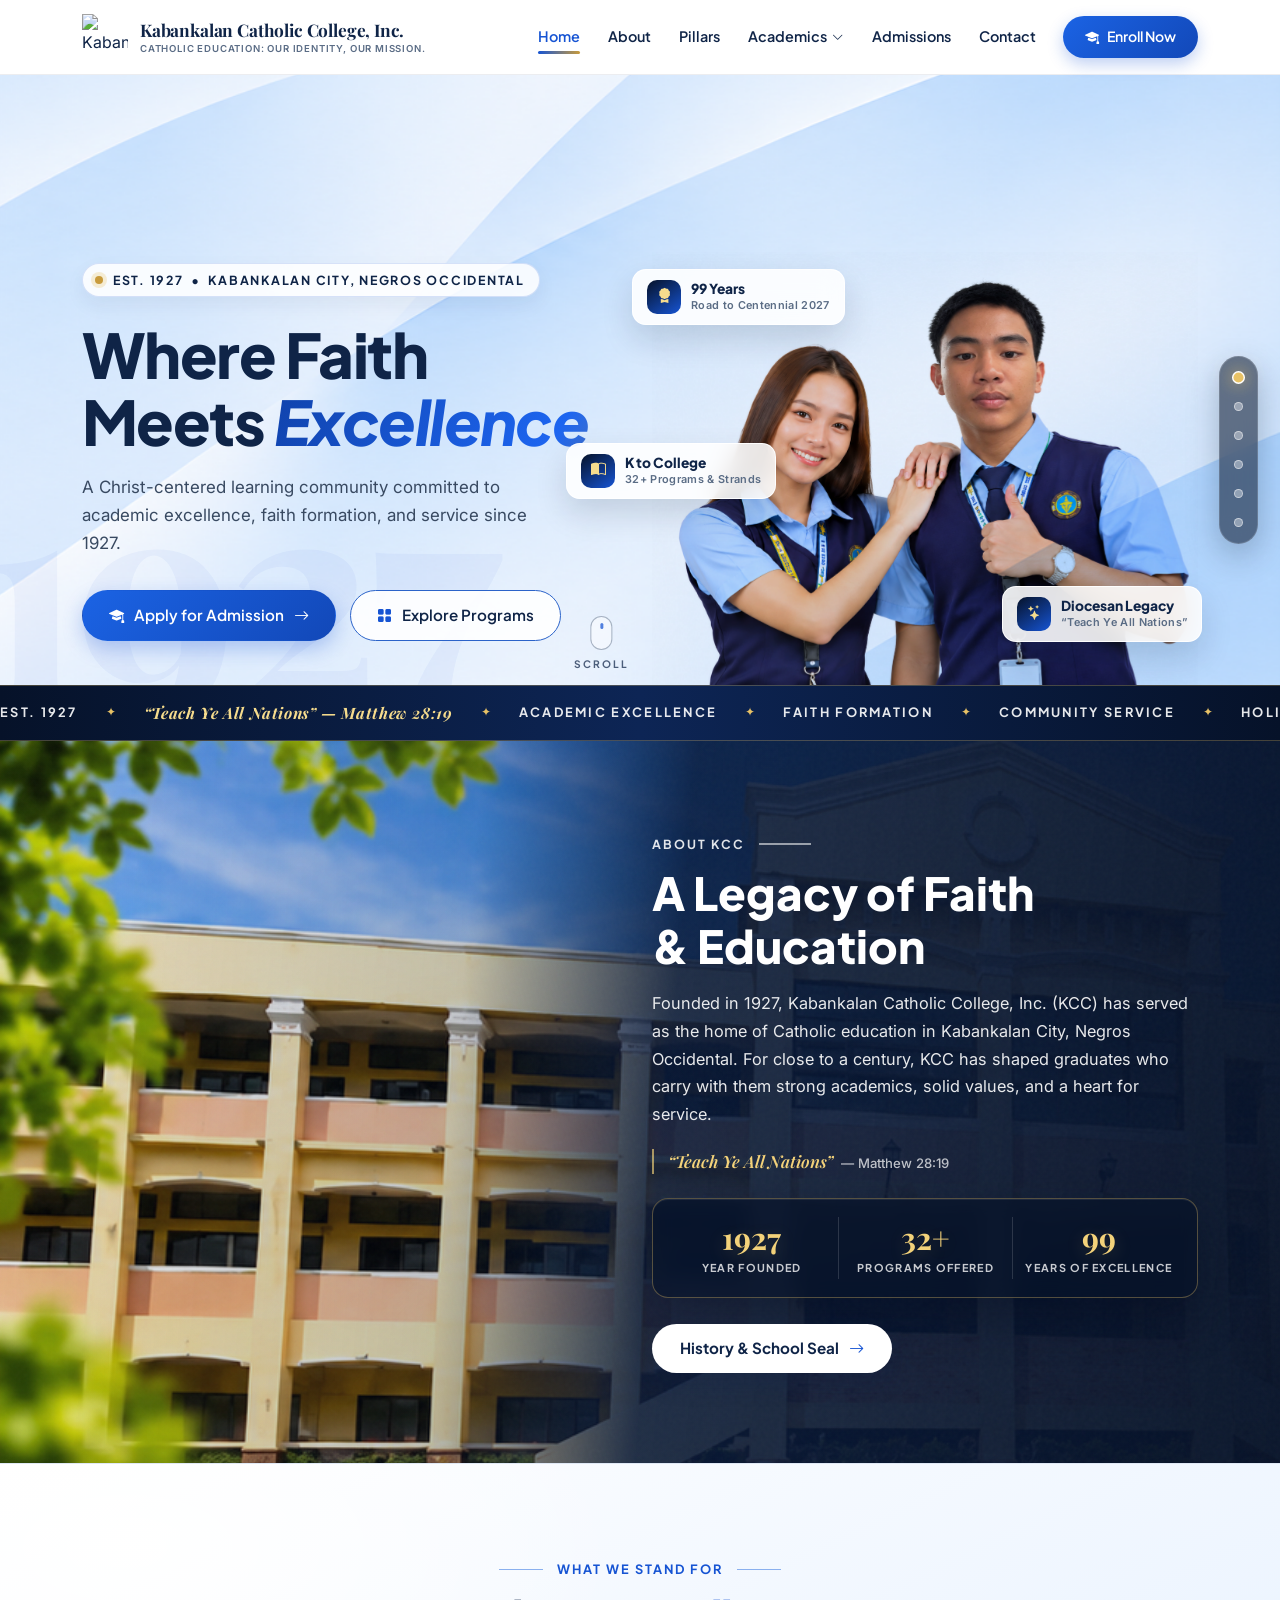
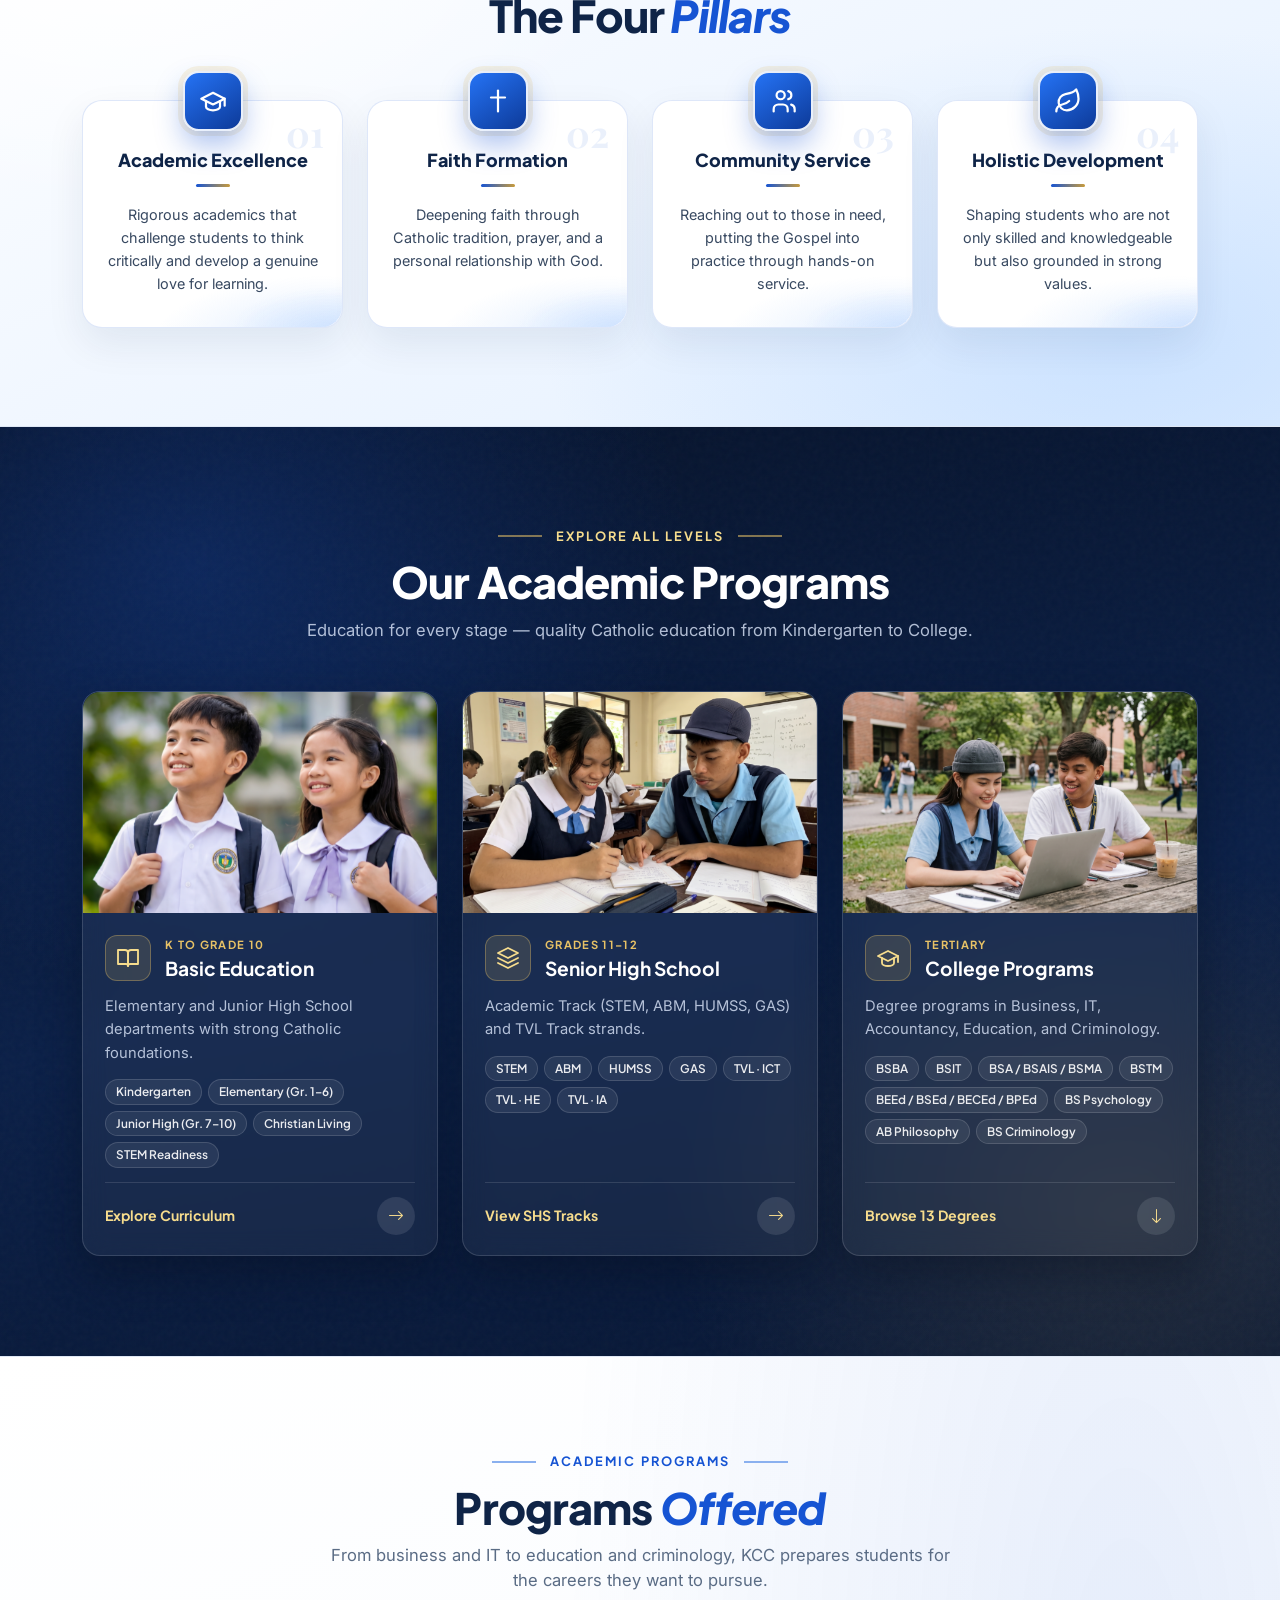
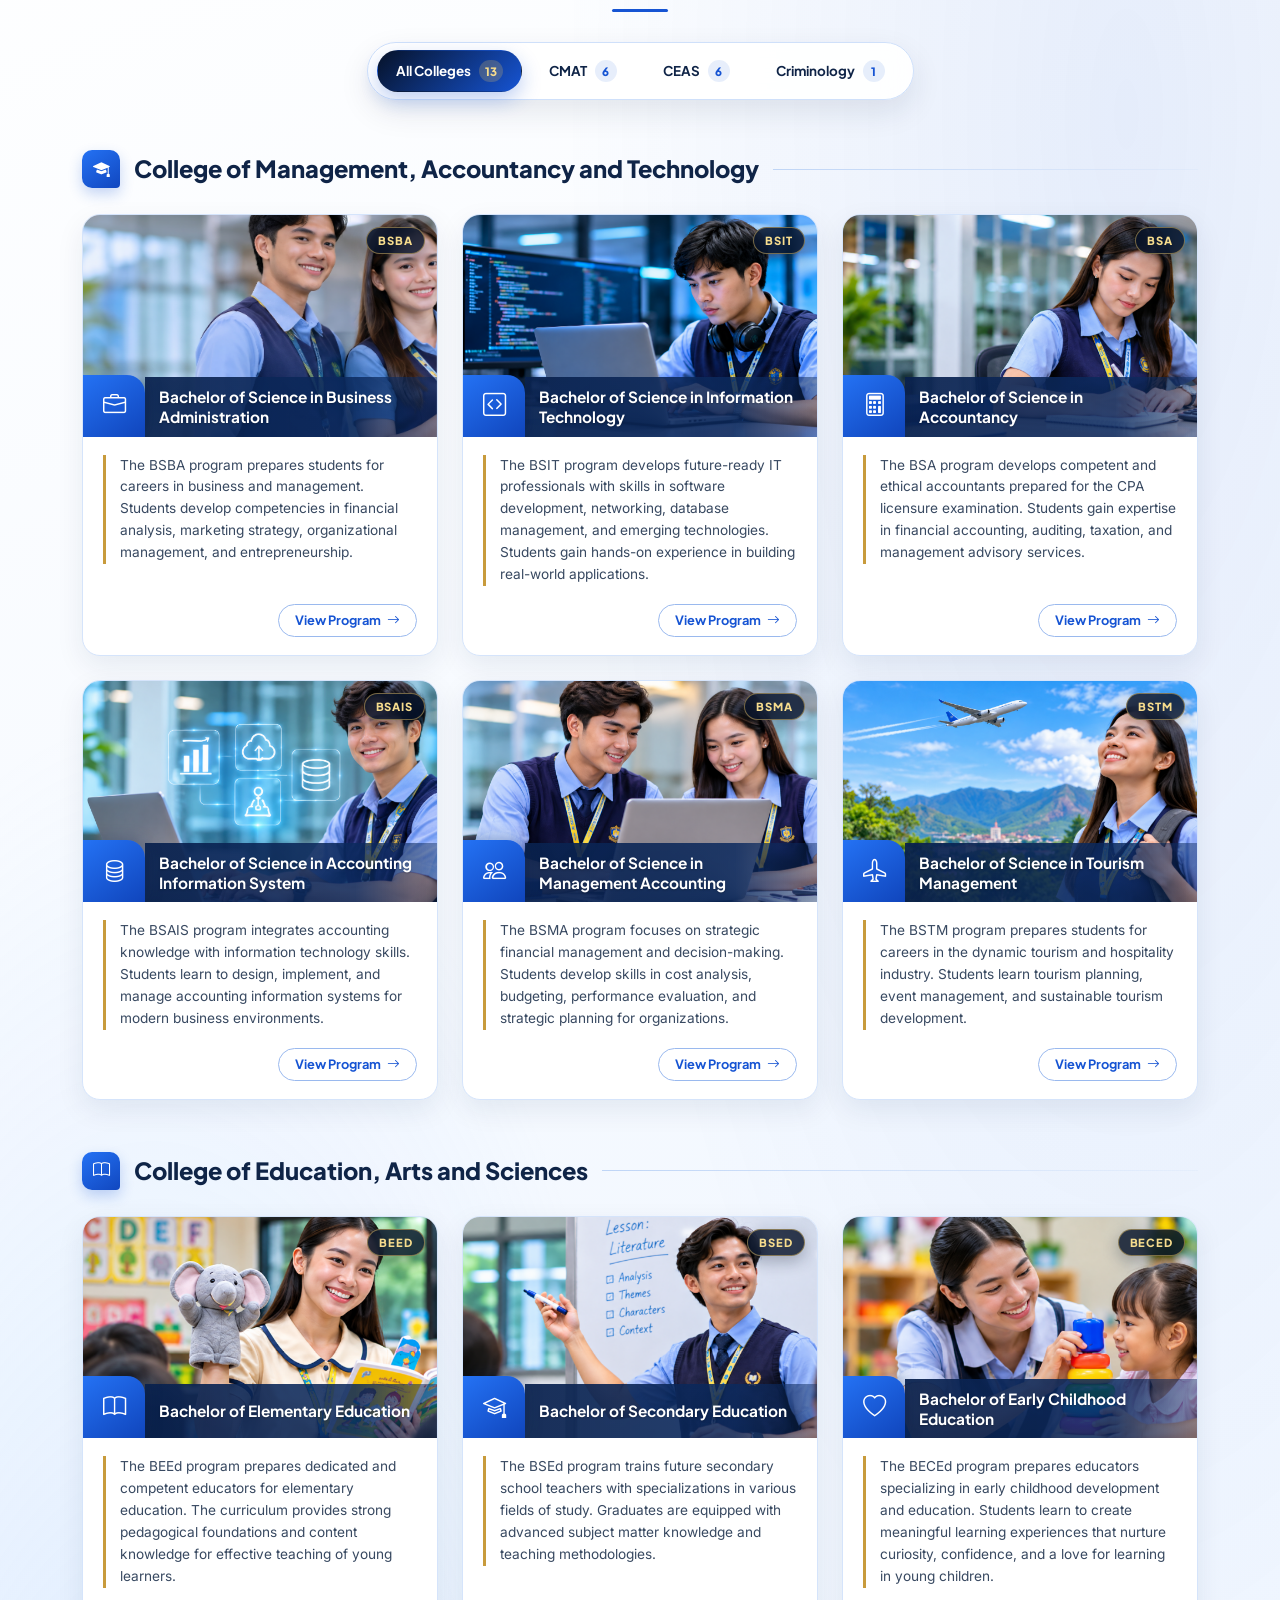
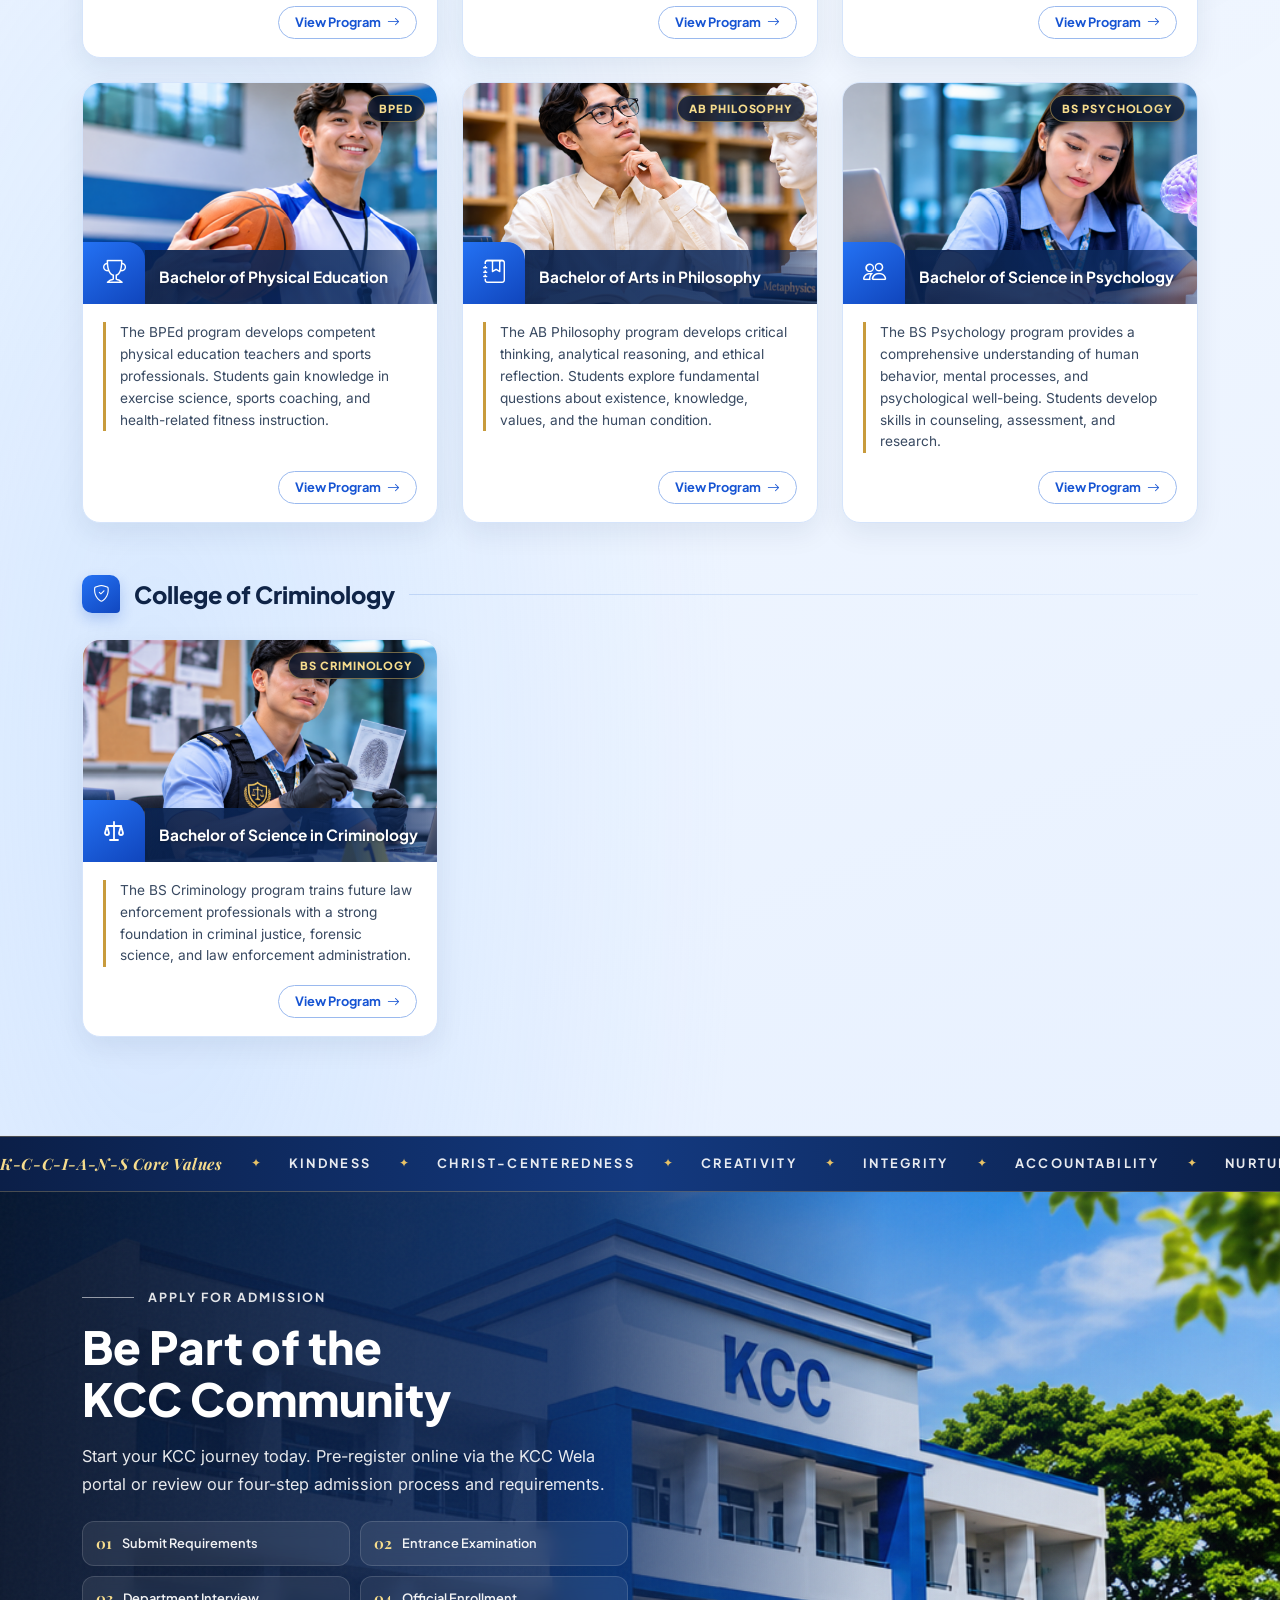
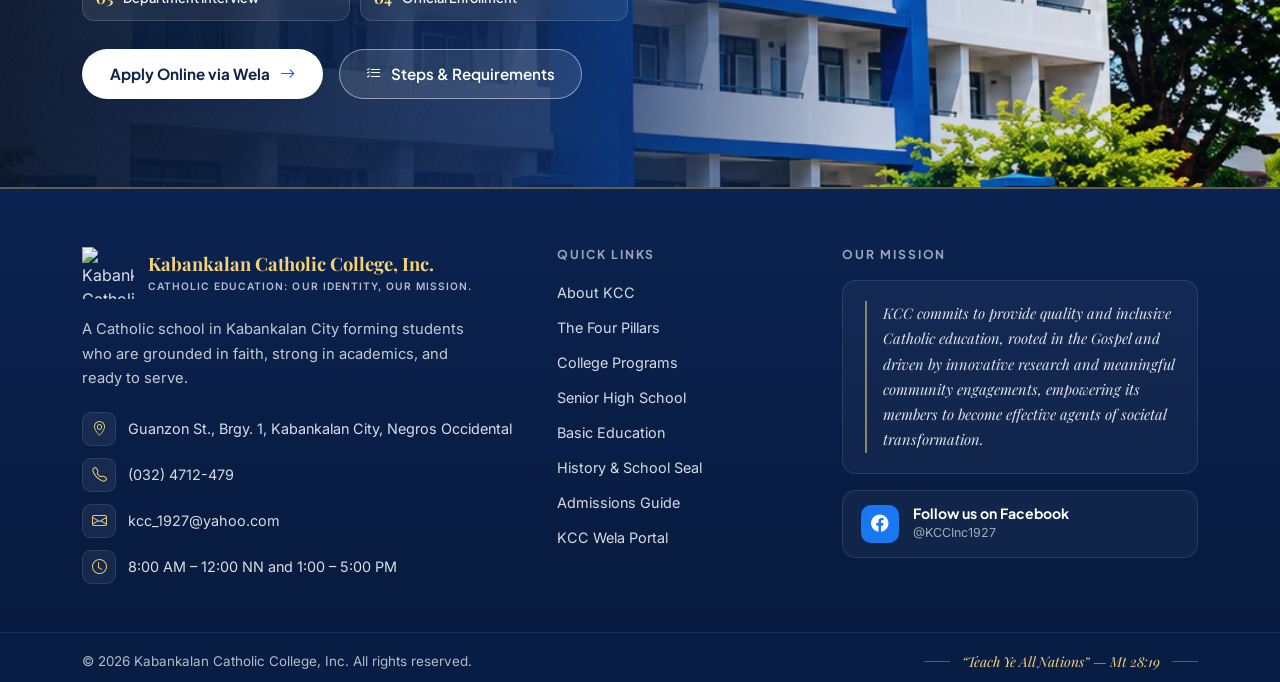
==== commit a9b85e08: "fix image gap" ====
--- a/index.html
+++ b/index.html
@@ -23,7 +23,7 @@
 
   <!-- KCC Royal Heritage Theme & Cinematic Motion Layer -->
   <link href="assets/css/kcc-theme.css?v=20261127h" rel="stylesheet">
-  <link href="assets/css/kcc-cinema.css?v=20261127b" rel="stylesheet">
+  <link href="assets/css/kcc-cinema.css?v=20261127c" rel="stylesheet">
 
   <!-- Flag Cinema Mode immediately so kcc.js yields parallax ownership -->
   <script>document.documentElement.dataset.kccCinema = "true";</script>
--- a/assets/css/kcc-cinema.css
+++ b/assets/css/kcc-cinema.css
@@ -400,10 +400,10 @@
   background-image:
     radial-gradient(ellipse 55% 65% at 14% 20%, rgba(22, 84, 211, 0.08) 0%, rgba(22, 84, 211, 0) 70%),
     radial-gradient(ellipse 40% 50% at 88% 12%, rgba(232, 194, 102, 0.14) 0%, rgba(232, 194, 102, 0) 70%);
-  min-height: min(88vh, 840px);
+  min-height: clamp(490px, calc(100vh - 136px), 610px);
   display: flex;
   align-items: flex-end;
-  padding-top: 32px;
+  padding-top: 20px;
 }
 
 .kcc-hero-canvas {
@@ -485,11 +485,19 @@
   50% { background-position: 100% 50%; }
 }
 
+.kcc-hero-copy-col {
+  align-self: center;
+  padding-top: 24px;
+  padding-bottom: 44px;
+}
+
 .kcc-hero-media-col {
   position: relative;
+  align-self: flex-end;
 }
 
 .kcc-hero-model {
+  max-width: 560px;
   will-change: transform;
 }
 
@@ -540,25 +548,25 @@
 }
 
 .kcc-float-chip-a {
-  top: 6%;
+  top: 4%;
   left: -8px;
 }
 
 .kcc-float-chip-b {
-  bottom: 12%;
+  bottom: 10%;
   right: 8px;
 }
 
 .kcc-float-chip-c {
-  top: 40%;
-  left: -76px;
+  top: 44%;
+  left: -74px;
 }
 
 /* Scroll Cue */
 .kcc-scroll-cue {
   position: absolute;
   left: 47%;
-  bottom: 18px;
+  bottom: 14px;
   transform: translateX(-50%);
   z-index: 5;
   display: inline-flex;
@@ -608,7 +616,13 @@
 @media (max-width: 991px) {
   .kcc-hero-modern {
     min-height: auto;
+    padding-top: 20px;
     padding-bottom: 0;
+  }
+
+  .kcc-hero-copy-col {
+    padding-top: 8px;
+    padding-bottom: 16px;
   }
 
   .kcc-float-chip-a {
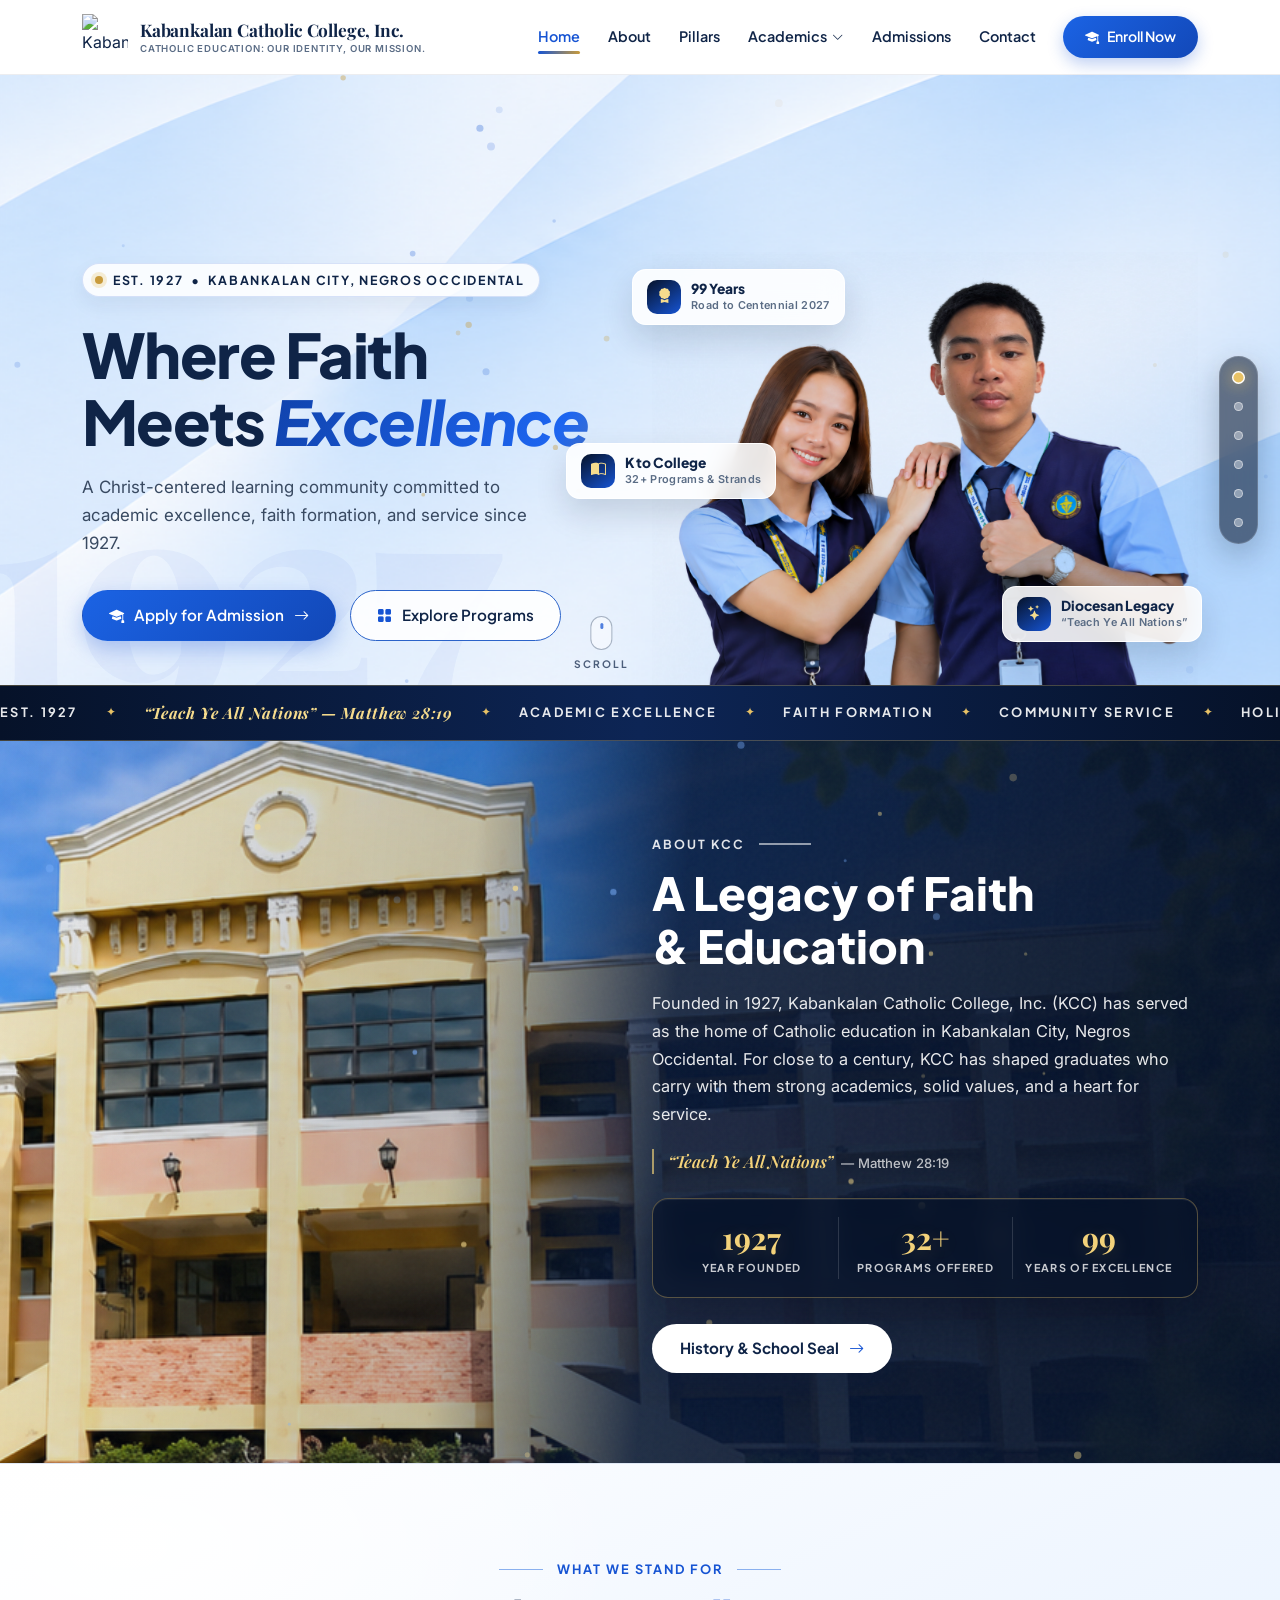
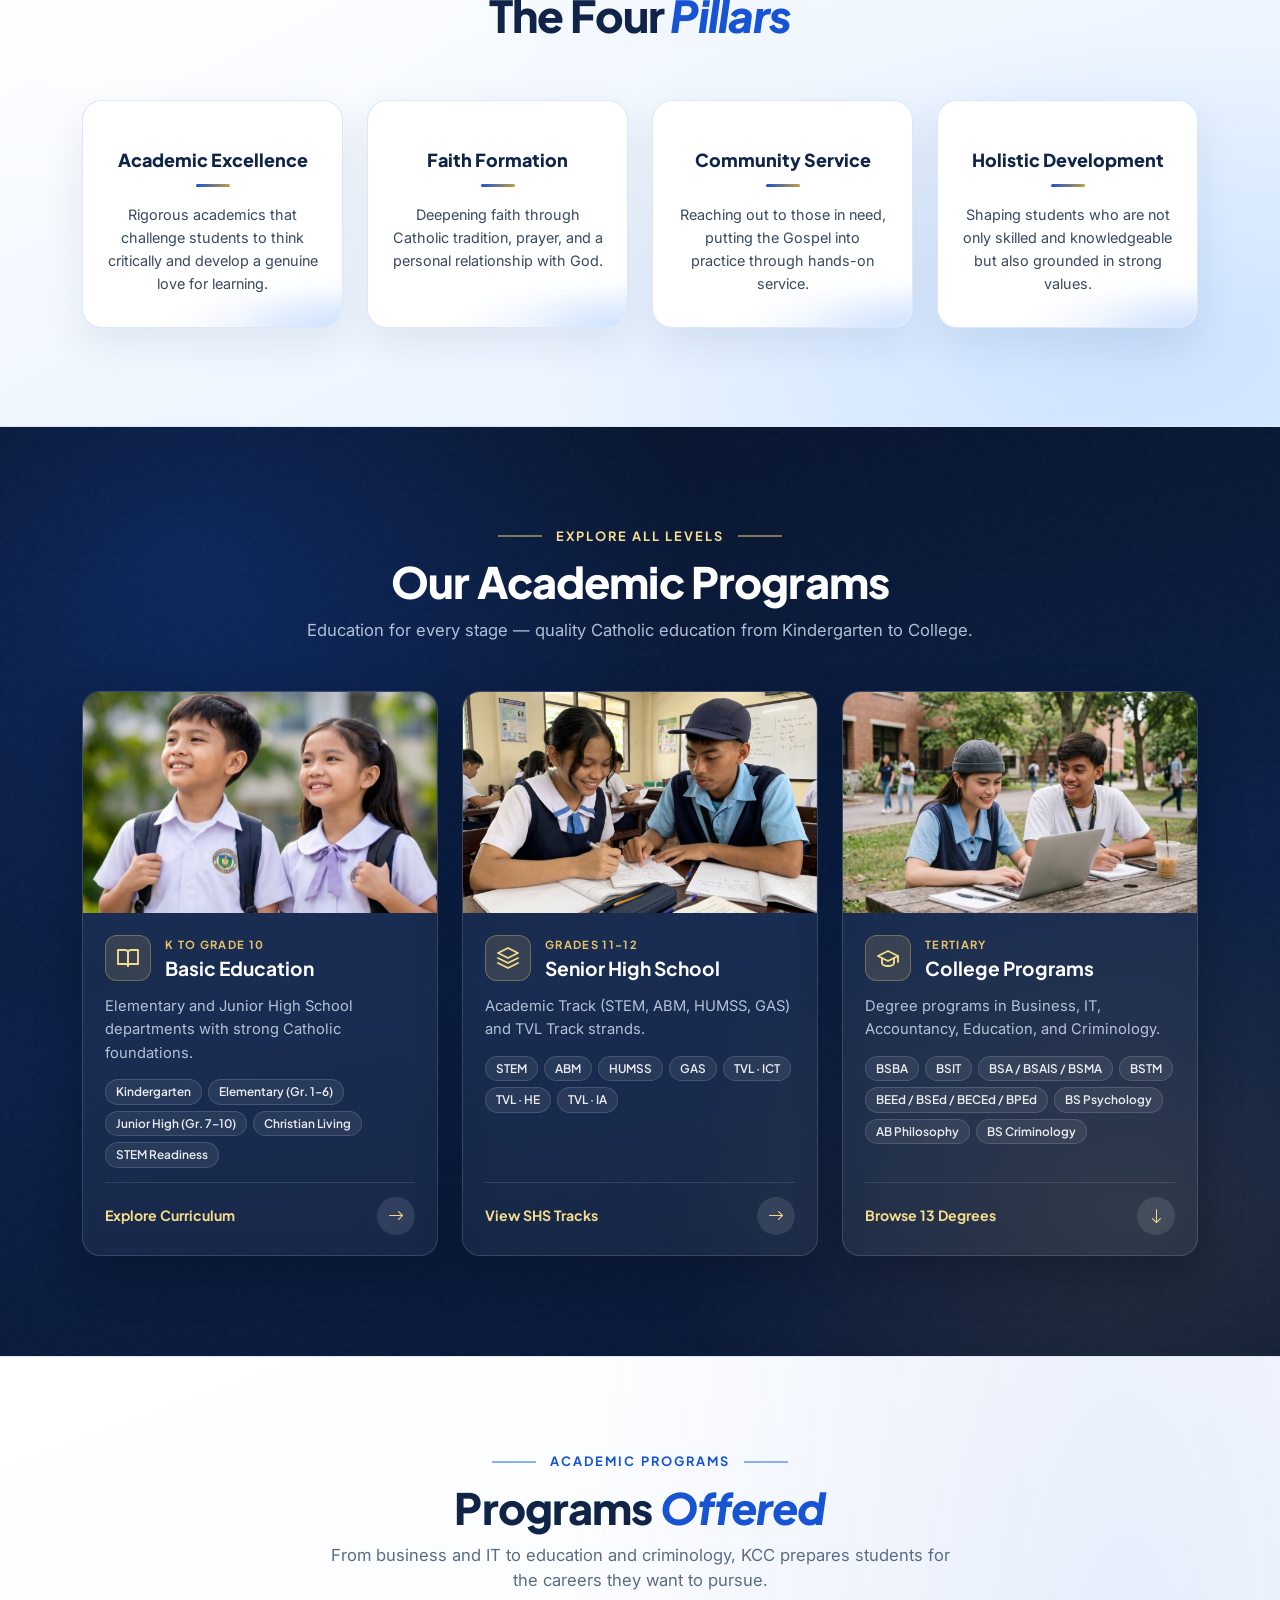
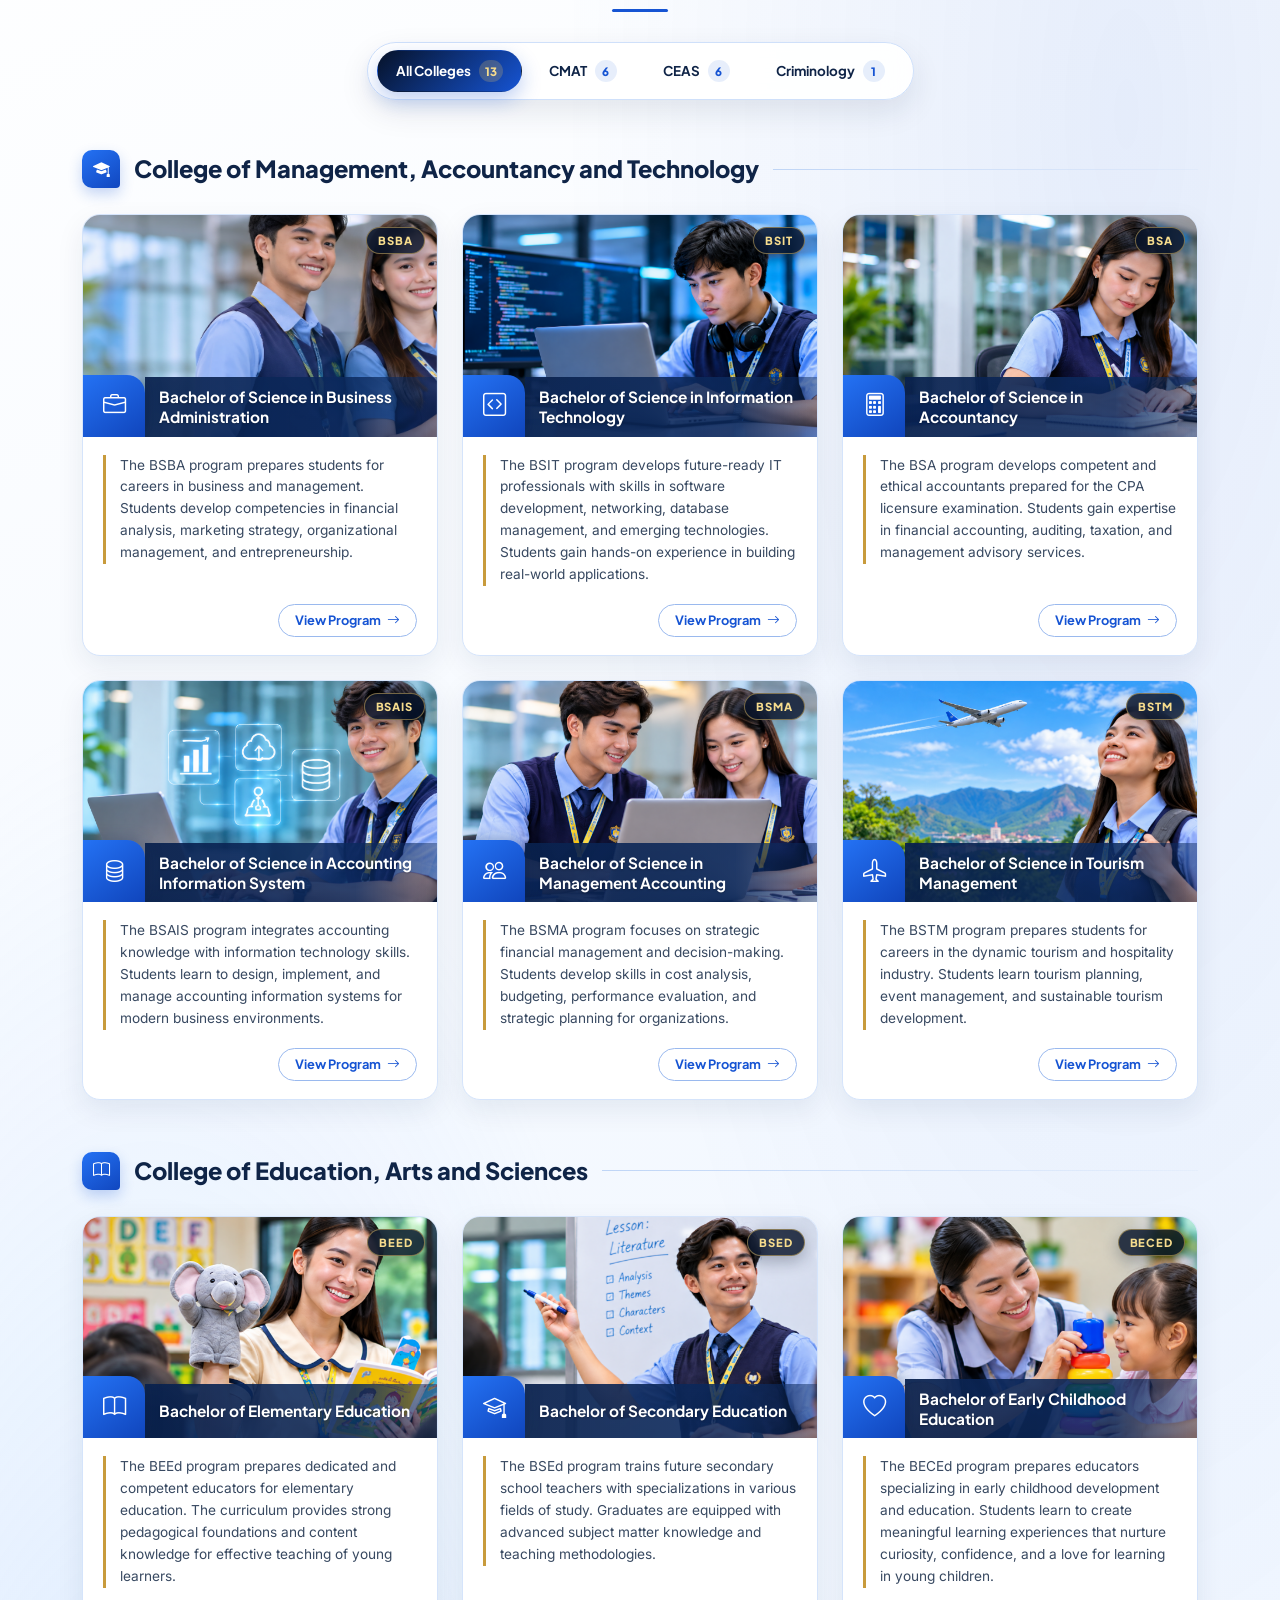
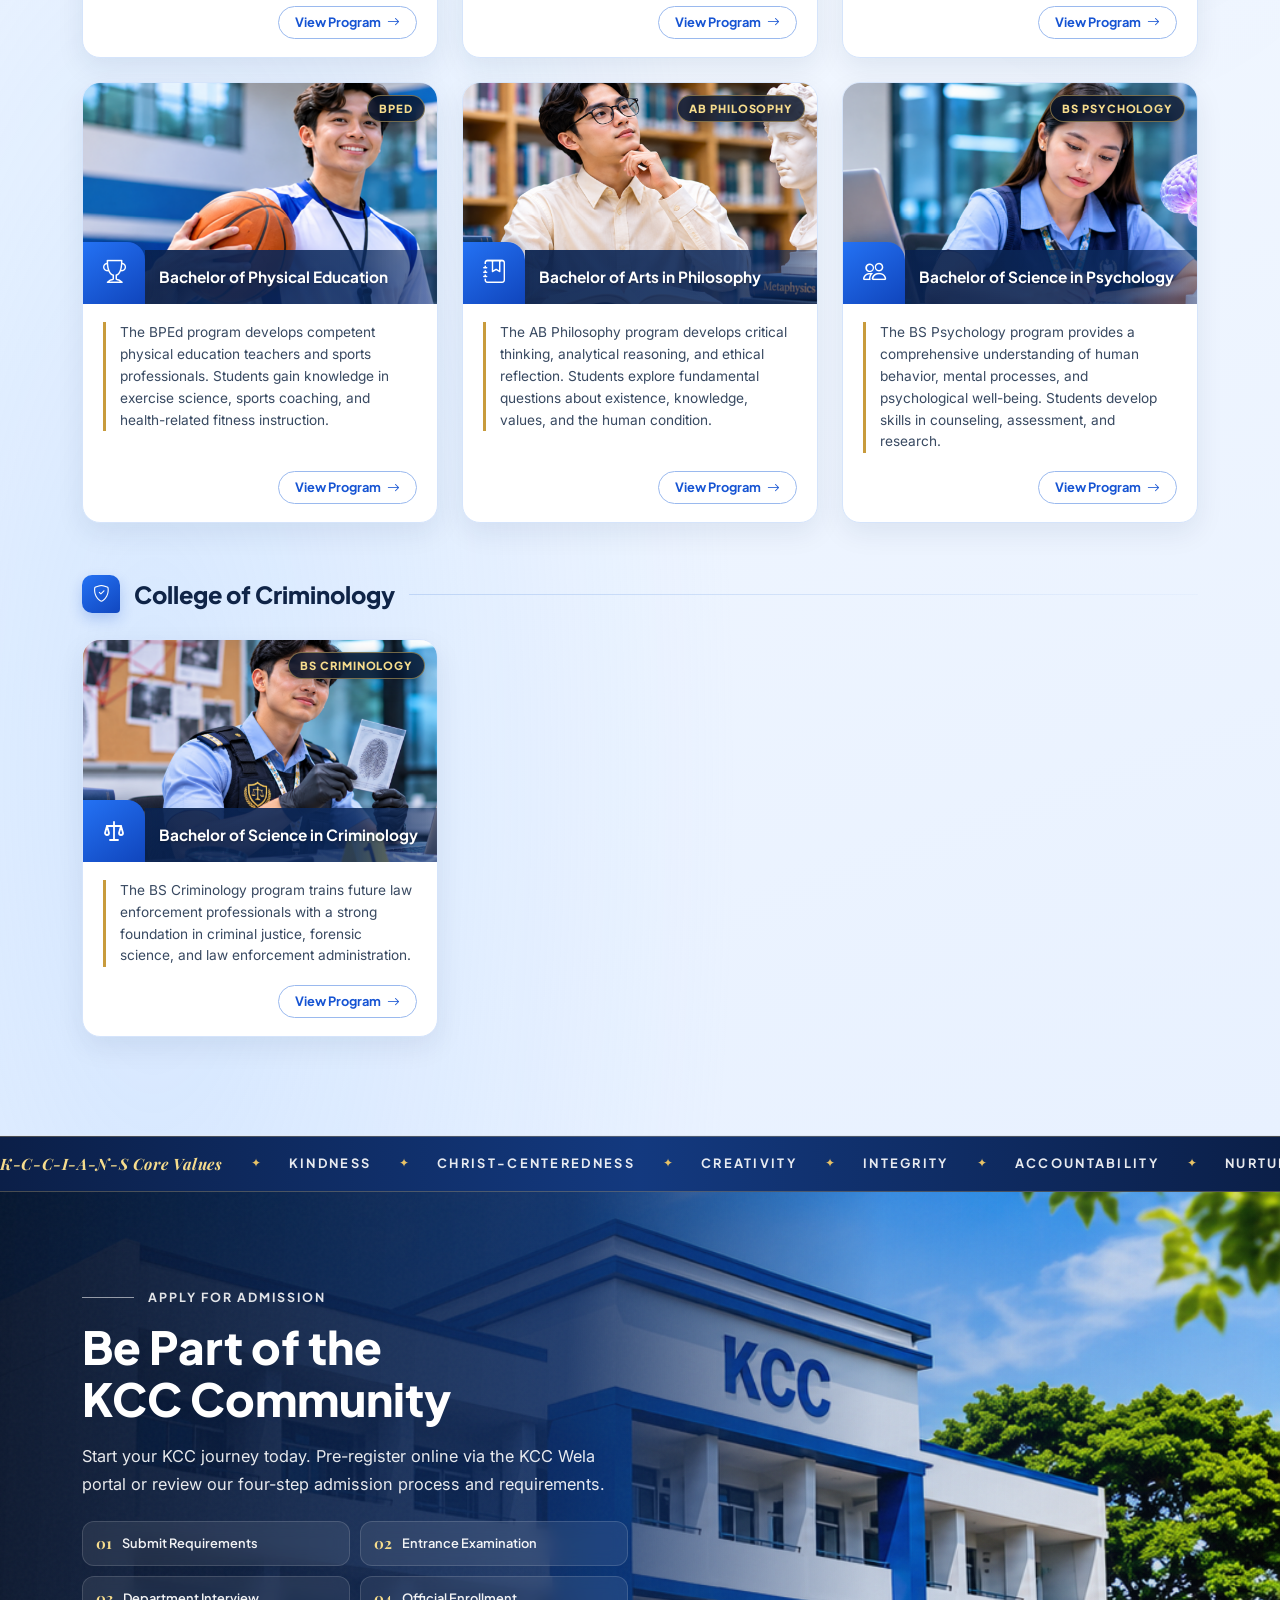
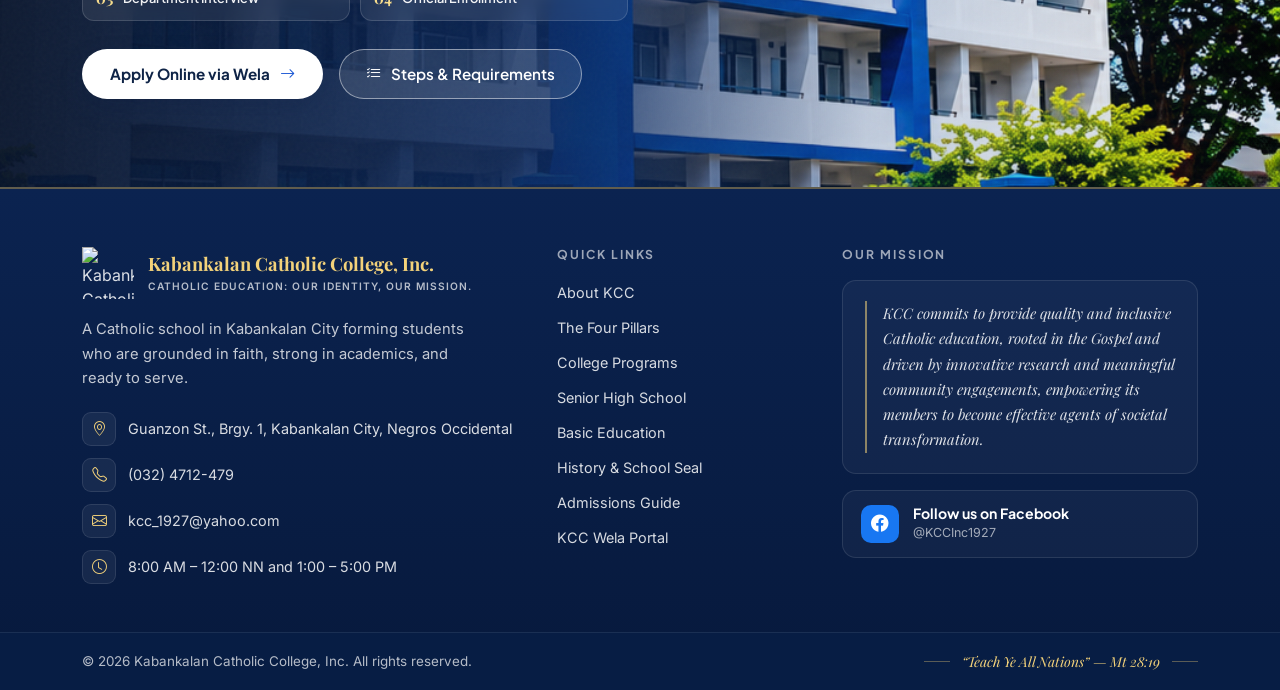
==== commit a3490adf: "Tighten hero framing and horizontally mirror About KCC background - Constrain the hero section heigh" ====
--- a/index.html
+++ b/index.html
@@ -23,7 +23,7 @@
 
   <!-- KCC Royal Heritage Theme & Cinematic Motion Layer -->
   <link href="assets/css/kcc-theme.css?v=20261127h" rel="stylesheet">
-  <link href="assets/css/kcc-cinema.css?v=20261127c" rel="stylesheet">
+  <link href="assets/css/kcc-cinema.css?v=20261127e" rel="stylesheet">
 
   <!-- Flag Cinema Mode immediately so kcc.js yields parallax ownership -->
   <script>document.documentElement.dataset.kccCinema = "true";</script>
@@ -1214,7 +1214,7 @@
   <script src="https://cdn.jsdelivr.net/npm/gsap@3.12.7/dist/ScrollTrigger.min.js"></script>
   <script src="https://cdn.jsdelivr.net/npm/lenis@1.1.20/dist/lenis.min.js"></script>
   <script src="assets/js/kcc.js?v=20261127f"></script>
-  <script src="assets/js/kcc-cinema.js?v=20261127b"></script>
+  <script src="assets/js/kcc-cinema.js?v=20261127d"></script>
 
 </body>
 
--- a/assets/css/kcc-cinema.css
+++ b/assets/css/kcc-cinema.css
@@ -38,6 +38,9 @@
   .kcc-cursor-ring,
   .kcc-scroll-cue {
     display: none !important;
+  }
+  .kcc-parallax-about {
+    transform: scaleX(-1) !important;
   }
 }
 
@@ -729,6 +732,10 @@
   transform-origin: center center;
 }
 
+html:not(.kcc-anim-ready) .kcc-parallax-about {
+  transform: scaleX(-1);
+}
+
 .kcc-about-banner::before {
   background: linear-gradient(
     95deg,
